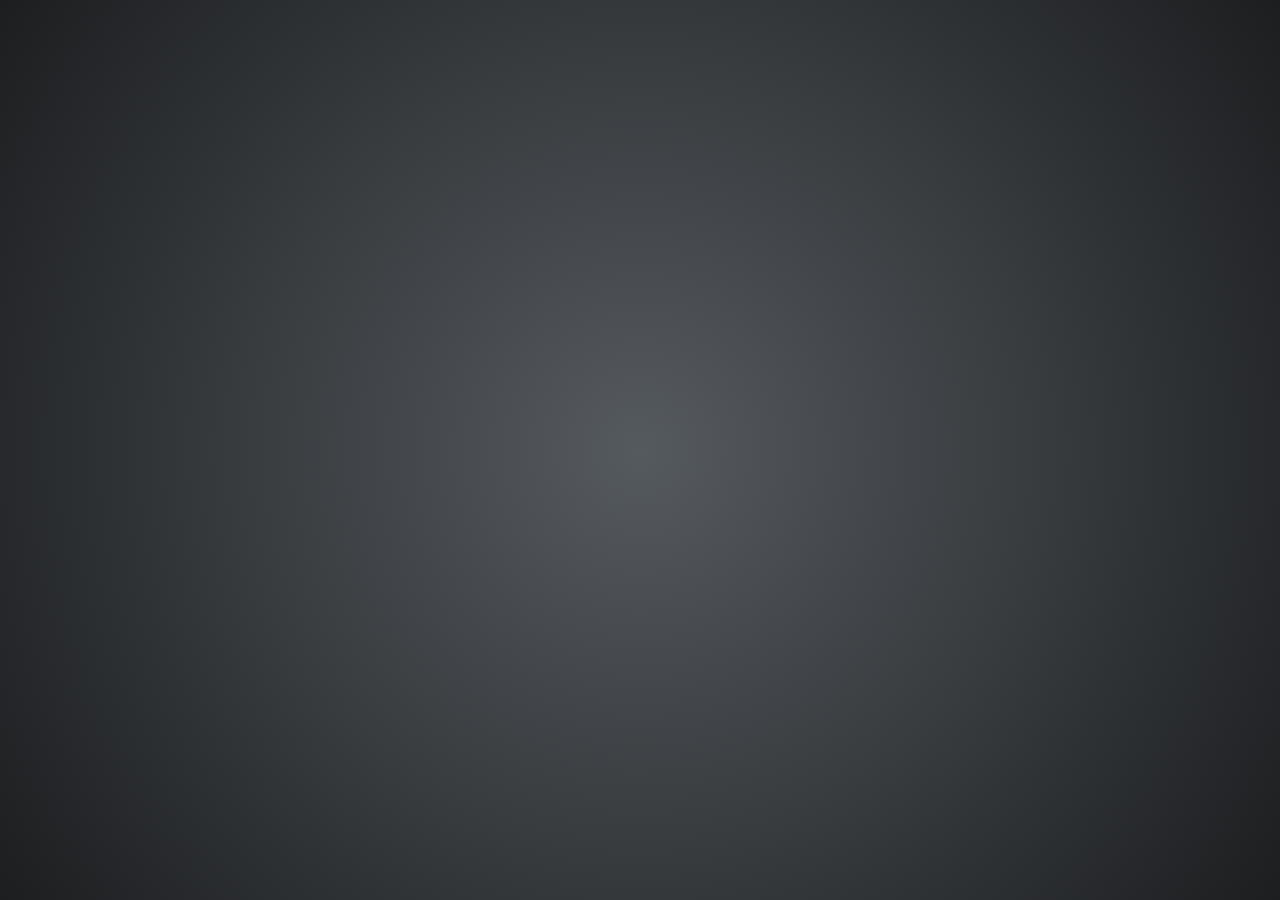
==== reveal.js/index_scala.html @ d9b17580 "scala reveal.js" ====
<!doctype html>
<html lang="en">

	<head>
		<meta charset="utf-8">

		<title>reveal.js - The HTML Presentation Framework</title>

		<meta name="description" content="A framework for easily creating beautiful presentations using HTML">
		<meta name="author" content="Hakim El Hattab">

		<meta name="apple-mobile-web-app-capable" content="yes" />
		<meta name="apple-mobile-web-app-status-bar-style" content="black-translucent" />

		<meta name="viewport" content="width=device-width, initial-scale=1.0, maximum-scale=1.0, user-scalable=no, minimal-ui">

		<link rel="stylesheet" href="css/reveal.css">
		<link rel="stylesheet" href="css/theme/league.css" id="theme">

		<!-- Code syntax highlighting -->
		<link rel="stylesheet" href="lib/css/zenburn.css">

		<!-- Printing and PDF exports -->
		<script>
			var link = document.createElement( 'link' );
			link.rel = 'stylesheet';
			link.type = 'text/css';
			link.href = window.location.search.match( /print-pdf/gi ) ? 'css/print/pdf.css' : 'css/print/paper.css';
			document.getElementsByTagName( 'head' )[0].appendChild( link );
		</script>

		<!--[if lt IE 9]>
		<script src="lib/js/html5shiv.js"></script>
		<![endif]-->
	</head>

	<body>

		<div class="reveal">

			<!-- Any section element inside of this container is displayed as a slide -->
			<div class="slides">
				<section data-background="img/u7EGEeEmpR43e.gif">
                    <br />
                    <br />
                    <br />
                    <br />
                    <br />
                    <br />
                    <br />
                    <br />
					<h1>Hands on Kafka</h1>
                    <h3>Devoxx 2016</h3>
				</section>

				<section>
					<h2>Infrastructure</h2>
					<section data-background="img/lIk6BF7Vj9XcA.gif">
						<p>Préparons nous</p>
					</section>
					<section>
						<p>Copier l'install de Kafka sur votre machine depuis la clé fournie.</p>
					</section>
					<section>
						<p>Par la suite, les commandes exécutées supposent que vous êtes avec un terminal dans ce répertoire.</p>
					</section>
					<section>
						<p>Pensez à démarrer 5 à 6 sessions de terminal dans ce répertoire.</p>
					</section>
				</section>

				<section>
					<h2>Zookeeper</h2>
                    <section data-background="http://metrouk2.files.wordpress.com/2011/03/article-1299702341820-0057fc54000004b0-402932_636x389.jpg"></section>
					<section>
						<p>Zookeeper sert à la coordination de Kafka.</p>
					</section>
					<section>
						<p>Il faut donc le démarrer en premier.</p>
						<p>Pour les besoins de l'atelier, un seul noeud suffit.</p>
					</section>
					<section>
						<h3>Démarrons 1 noeud Zookeeper</h3>
						<pre><code class="hljs" data-trim>./bin/zookeeper-server-start.sh config/zookeeper.properties</code></pre>
					</section>
					<section>
						<h3>Testons</h3>
						<pre><code class="hljs" data-trim>
telnet 127.0.0.1 2181

Trying 127.0.0.1...
Connected to localhost.
Escape character is '^]'.
						</code></pre>
					</section>					
				</section>

				<section>
					<h2 style="color: #0d99a5">Kafka</h2>
                    <section data-background="https://alyoop2.files.wordpress.com/2015/01/kafka-bug.jpg">
                    </section>
					<section>
						<p>Ce sont ces noeuds qui vont gérer le stockage des messages et leur distribution.</p>
					</section>
					<section>
						<h3>Modification de la configuration du serveur</h3>
						<pre><code class="hljs" data-trim>						
//Changez la configuration par défaut avec 4 partitions
vi config/server.properties
...
num.partitions=4
...
						</code></pre>
					</section>
					<section>
						<h3>Création de deux fichiers de configuration</h3>
						<pre><code class="hljs" data-trim>
//Copiez le fichier dans deux fichiers séparés, un par broker
cp config/server.properties config/server-1.properties
cp config/server.properties config/server-2.properties
						</code></pre>
					</section>
					<section>
						<h3>Configuration du noeud 1</h3>
						<p>server-1.properties</p>
						<pre><code class="hljs" data-trim>
// Éditez le fichier config/server-1.properties pour changer son id,
// son port et son répertoire de travail
vi config/server-1.properties
...
broker.id=1
...
listeners=PLAINTEXT://:9092
...
log.dirs=/tmp/kafka-logs-1
...
zookeeper.connect=localhost:2181
...
						</code></pre>
					</section>
					<section>
						<h3>Configuration du noeud 2</h3>
						<p>server-2.properties</p>
						<pre><code class="hljs" data-trim>
//Éditez le fichier config/server-2.properties pour changer son id,
//son port et son répertoire de travail
vi config/server-2.properties
...
broker.id=2
...
listeners=PLAINTEXT://:9093
...
log.dirs=/tmp/kafka-logs-2
...
zookeeper.connect=localhost:2181
...
						</code></pre>
					</section>
					<section>
						<h3>Démarrons les deux noeuds</h3>
						<pre><code class="hljs" data-trim>
//Broker 1
//Lancez le noeud
./bin/kafka-server-start.sh config/server-1.properties
							
...

//Broker 2
//Lancez le noeud
./bin/kafka-server-start.sh config/server-2.properties
						</code></pre>
					</section>
					<section>
						<h3>Testons</h3>
						<pre><code class="hljs" data-trim>
//Connectez vous à Zookeper
./bin/zookeeper-shell.sh 127.0.0.1:2181

//Vérifiez les ids des brokers
ls /brokers/ids

//Vérifiez le port du broker1
get /brokers/ids/1

//Vérifiez le port du broker2
get /brokers/ids/2
						</code></pre>
					</section>
				</section>

				<section>
					<h2>Kafka CLI</h2>
                    <section data-background="https://i.imgur.com/hw9cmbg.png"></section>
					<section>
						<p>Nous allons créer un topic pour cet atelier. Il sera répliqué deux fois avec 4 partitions.</p>
					</section>
					<section>
						<h3>Création du topic 'devoxx'</h3>
						<pre><code class="hljs" data-trim>
./bin/kafka-topics.sh --create --topic devoxx \
--partition 4 --replication-factor 2 --zookeeper 127.0.0.1:2181
						</code></pre>
					</section>
					<section>
						<p>Vous remarquerez que nous ne discutons pas directement avec Kafka mais seulement avec Zookeeper.</p>
						<p>Kafka est par nature distribué, chaque broker surveille Zookeeper. L'ensemble se coordonne ensuite pour avec un état cohérent.</p>
					</section>
					<section>
						<h3>Vérification</h3>
						<pre><code class="hljs" data-trim>
./bin/kafka-topics.sh --describe  --topic devoxx --zookeeper 127.0.0.1:2181

Topic:devoxx  PartitionCount:4  ReplicationFactor:2 Configs:
  Topic: devoxx	Partition: 0  Leader: 1	Replicas: 1,2  Isr: 1,2
  Topic: devoxx	Partition: 1  Leader: 2	Replicas: 2,1  Isr: 2,1
  Topic: devoxx	Partition: 2  Leader: 1	Replicas: 1,2  Isr: 1,2
  Topic: devoxx	Partition: 3  Leader: 2	Replicas: 2,1  Isr: 2,1
						</code></pre>
						<p>Dans ce cas, les partitions 0 et 2 sont gérées par le broker 1, 1 et 3 par le broker 2.</p>
						<p>Toutes les partitions ont des replicas "In sync" dans les deux brokers.</p>
					</section>
					<section>
						<h3>Lancement d'un consommateur</h3>
						<pre><code class="hljs" data-trim>
./bin/kafka-console-consumer.sh --topic devoxx --zookeeper 127.0.0.1:2181
						</code></pre>
						<p>Rien ne se passe pour l'instant car il n'y a pas de production de données.</p>
					</section>
                    <section>
                        <h3>Lancement d'un producteur</h3>
						<pre><code class="hljs" data-trim>
./bin/kafka-console-producer.sh --topic devoxx --broker-list 127.0.0.1:9092,127.0.0.1:9093
                        </code></pre>
                        <p>Vous remarquerez cette fois que nous avons donné en paramètre la liste des brokers et pas de zookeeper.</p>
                    </section>
                    <section>
                        <p>Saississez des messages séparés par ENTER. Ils doivent apparaître dans la session du consommateur.</p>
                    </section>
                    <section>
                        <h3>Stockage des données</h3>
                        <pre><code class="hljs" data-trim>
ls -l /tmp/kafka-logs-1 /tmp/kafka-logs-2
                            
/tmp/kafka-logs-1:
total 16
.
..
devoxx-0
devoxx-1
devoxx-2
devoxx-3

/tmp/kafka-logs-2:
total 16
.
..
devoxx-0
devoxx-1
devoxx-2
devoxx-3
                        </code></pre>
                    </section>
                    <section>
                        <h3>Stockage des données</h3>
                        <pre><code class="hljs" data-trim>
ls -l /tmp/kafka-logs-*/devoxx-*/*
                            
/tmp/kafka-logs-1/devoxx-1/00000000000000000000.index
/tmp/kafka-logs-1/devoxx-1/00000000000000000000.log
/tmp/kafka-logs-1/devoxx-3/00000000000000000000.index
/tmp/kafka-logs-1/devoxx-3/00000000000000000000.log
/tmp/kafka-logs-2/devoxx-0/00000000000000000000.index
/tmp/kafka-logs-2/devoxx-0/00000000000000000000.log
/tmp/kafka-logs-2/devoxx-2/00000000000000000000.index
/tmp/kafka-logs-2/devoxx-2/00000000000000000000.log
                        </code></pre>
                        <p>Dans chaque partition, un fichier a été créé pour indexer les données et les stocker.</p>
                    </section>
                    <section>
                        <pre><code class="hljs" data-trim>
cat /tmp/kafka-logs-*/devoxx-*/*.log
p_N����Bonjour devoxxp_N����Bonjour devoxxp_N����Bonjour devoxx�������phae�[^<����ahize%
                        </code></pre>
                        <p>Enfin, à l'intérieur des fichiers .log (segments) se trouvent les messages.</p>
                    </section>
				</section>
                
                <section>
                    <h2>STEP_1</h2>
                    <h3>Codons un producteur</h3>
                    <section data-background="http://i.giphy.com/ZPFQVis9WAAcE.gif"></section>
                    <section>
                        <p>Nous allons maintenant créer un producteur de données avec du code et l'API 0.9.1.X de Kafka.</p>
                    </section>
                    <section>
                        <p>Écrire dans Kafka consiste à :
                            <ol>
                            <li>Configurer et instancier un <i>KafkaProducer</i></li>
                            <li>Créer des messages de type <i>ProducerRecord</i></li>
                            <li>Les envoyer à l'aide du <i>KafkaProducer</i> dans le topic Kafka</li>
                            </ol>
                        </p>
                    </section>
                    <section>
                        <p>Pour se faire, vous allez devoir suivre les 4 TODOs de la classes <i>fr.xebia.devoxx.kafka.JavaProducer</i> en suivant les étapes décrites si dessous.</p>
                        <p>Cette classe est une classe exécutable que vous pouvez lancer depuis Eclipse ou IntelliJ.</p>
                    </section>
                </section>
                
                
                <section data-background-video="http://i.imgur.com/zNJ4r1g.gifv">
                    <h2>STEP_1_1</h2>
                    <h3>Instanciation d'un KafkaProducer</h3>
                    <section></section>
                    <section>
                        <p>Instancier un <i>org.apache.kafka.clients.producer.KafkaProducer&lt;K, V&gt;</i> dans la méthode <i>createKafkaProducer</i>.</p>
                    </section>
                    <section>
                        <p>Un producer a besoin d'une Map de propriétés</p>
                    </section>
                    <section>
                        <p>Les 3 propriétés obligatoires sont : </p>
                    </section>
                    <section>
                        <p><i>bootstrap.servers</i></p>
                        <p>Liste de host:port, séparés par des virgules, pour se connecter aux brokers Kafka. Pas besoin, de mettre la liste complète des brokers. Néanmoins c'est une bonne pratique d'en mettre au moins deux pour que votre producer soit tolérant à la panne d'un broker.</p>
                    </section>
                    <section>                        
                        <p><i>key.serializer</i> / <i>value.serializer</i></p>
                        <p>Les brokers Kafka manipulent les clés et valeurs des messages sous forme de byte arrays.</p>
                        <p>Mettre comme valeur le nom complet d'un classe qui implémente l'interface <i>org.apache.kafka.common.serialization.Serializer</i>.<p>
                    </section>
                    <section>
                        <p>Le producer utilisera cette classe pour "serialiser" les objets java des clés et valeurs des messages sous forme de byte arrays.</p>
                        <p>Dans cet exercice nous manipulerons des messages avec des clés et des valeurs de types String.</p>
                        <p>N.B. : key.serializer est obligatoire même si on envoie des messages sans clés.</p>
                    </section>
                    <section>
                        <h4>Implémentez la section 1_1</h4>
                    </section>
                    <section>
                        <h4>Solution</h4>
                    </section>
                    <section>
                        <pre><code class="hljs" data-trim>
Map&lt;String, Object&gt; props = new HashMap&lt;&gt;();
props.put("bootstrap.servers", "localhost:9092,localhost:9093");
props.put("value.serializer", "org.apache.kafka.common.serialization.StringSerializer");
props.put("key.serializer", "org.apache.kafka.common.serialization.StringSerializer");

return new KafkaProducer&lt;&gt;(props);
                        </code></pre>
                    </section>
                </section>
                
                
                <section>
                    <h2>STEP_1_2</h2>
                    <h3>Écriture dans le topic</h3>
                    <section></section>
                    <section>
                        <p>Explorez l'API de <i>KafkaProducer</i> et <i>ProducerRecord</i> et envoyez un message (<i>ProducerRecord&lt;K, V&gt;</i>) sur le topic <i>devoxx</i>.</p>
                    </section>
                    <section>
                        <p>Vous trouverez une méthode <i>produceData</i> qui produit un message avec le timestamp + la charge moyenne de votre machine.</p>
                    </section>
                    <section>
                        <p>Dans la boucle infinie de la méthode <i>main</i> du JavaProducer : créer un <i>ProducerRecord&lt;String, String&gt;</i> possédant uniquement une valeur (pas de clé) générée à l'aide de la méthode <i>produceData</i></p>
                        <p>Appeler ensuite la méthode <i>fireAndForget</i> en passant en paramètres le <i>KafkaProducer</i> et le <i>ProducerRecord</i>.</p>
                    </section>
                    <section>
                        <p>Dans la méthode <i>fireAndForget</i> du JavaProducer : envoyer le message aux brokers Kafka de manière asynchrone et sans callback.</p>
                    </section>
                    <section>
                        <h4>Implémentez la section 1_2</h4>
                    </section>
                    <section>
                        <h4>Solution</h4>
                    </section>
                    <section>
                        <pre><code class="hljs" data-trim>
public static void main(String[] args) throws ExecutionException, InterruptedException {
    // instanciation du KafkaProducer
    KafkaProducer&lt;String, String&gt; producer = createKafkaProducer();

    // écriture
    while (true) {
        // TODO 1_2
        String message = produceData();
        ProducerRecord&lt;String, String&gt; record = new ProducerRecord<>("devoxx", message);
        fireAndForget(producer, record);
        Thread.sleep(1000);
    }
}</code></pre>
                    </section>
                    <section>
                        <pre><code class="hljs" data-trim>
private static void fireAndForget(KafkaProducer&lt;String, String&gt; producer, ProducerRecord&lt;String, String&gt; record) {
    // TODO 1_2
    try {
        producer.send(record);
    } catch (Exception e) {
        // only catch exception before sending message
        e.printStackTrace();
    }
}</code></pre>
                    </section>
                    <section>
                        <p>Vous pouvez lancer la classe JavaProducer</p>
                    </section>
                    <section>
                        <p>Vérifier que le kafka-console-consumer lancé dans l'exercice précédent reçoit bien les messages envoyés par notre JavaProducer</p>
                        <pre><code class="hljs" data-trim>
2015-10-20T16:11:17.412Z: avg_load: 2.81005859375
2015-10-20T16:11:18.934Z: avg_load: 2.81005859375
2015-10-20T16:11:19.939Z: avg_load: 2.81005859375
2015-10-20T16:11:20.946Z: avg_load: 2.6650390625
2015-10-20T16:11:21.951Z: avg_load: 2.6650390625
                        </code></pre>
                    </section>
                    <section>
                        <p>Dans la boucle infinie de la méthode <i>main</i>, <i>Thread.sleep(1000)</i> est juste là pour ne pas saturer le système. Essayer de changer sa valeur pour voir la différence sur la charge sur votre système.</p>
                    </section>
                </section>

                <section>
                    <h2>STEP_1_3</h2>
                    <h3>Écriture synchrone</h3>
                    <section></section>
                    <section>
                        <p>La méthode send du <i>KafkaProducer</i> renvoit une Future</p>
                    </section>
                    <section>
                        <p>Dans la boucle infinie de la méthode <i>main</i> du JavaProducer : Modifier l'appel à <i>fireAndForget</i> par un appel à <i>sendSynchronously</i></p>
                    </section>
                    <section>
                        <p>Dans la méthode <i>sendSynchronously</i> du JavaProducer : envoyer le message aux brokers Kafka de manière synchrone en bloquant sur la future à l'aide de la méthode <i>get()</i>.</p>
                    </section>
                    <section>
                        <h4>Implémentez la section 1_3</h4>
                    </section>
                    <section>
                        <h4>Solution</h4>
                    </section>
                    <section>
                        <pre><code class="hljs" data-trim>
private static void sendSynchronously(KafkaProducer&lt;String, String&gt; producer, ProducerRecord&lt;String, String&gt; record) {
    // TODO 1_3
    try {
        producer.send(record).get();
    } catch (Exception e) {
        // catch all exceptions
        e.printStackTrace();
    }
}</code></pre>
                    </section>
                </section>

                <section>
                    <h2>STEP_1_4</h2>
                    <h3>Écriture asynchrone</h3>
                    <section></section>
                    <section>
                        <p>Il est possible d'envoyer des messages auxx brokers Kafka de manière asynchrone et d'impléménter une méthode de callback qui sera appelée lorsque les brokers Kafka se seront acquitté de l'écriture du message.</p>
                    </section>
                    <section>
                        <p>Dans la boucle infinie de la méthode <i>main</i> du <i>JavaProducer</i> : Modifier l'appel à <i>sendSynchronously</i> par un appel à <i>sendAsynchronously</i></p>
                    </section>
                    <section>
                        <p>Ecrire une classe <i>DemoProducerCallback</i> qui implémente l'interface <i>org.apache.kafka.clients.producer.Callback</i>.</p>
                    </section>
                    <section>
                        <p>Dans cette classe vous devrez implémenter la méthode <i>onCompletion</i> qui possède deux arguments : </p>
                        <p><i>RecordMetadata recordMetadata</i> qui renvoie des informations sur le message en cas de succès</p>
                        <p><i>Exception e</i> qui sera non null en cas d'erreur</p>
                    </section>
                    <section>
                        <p>Afficher simplement la stacktrace en cas d'erreur</p>
                        <p>Afficher dans la console les informations que vous jugerez pertinentes en cas de succès (offset, partition, topic...)</p>
                    </section>
                    <section>
                        <p>Dans la méthode <i>sendAsynchronously</i> du <i>JavaProducer</i> : envoyer le message aux brokers Kafka de manière asynchrone en passant en paramètre une instance de <i>DemoProducerCallback</i>.</p>
                    </section>
                    <section>
                        <h4>Implémentez la section 1_4</h4>
                    </section>
                    <section>
                        <h4>Solution</h4>
                    </section>
                    <section>
                        <pre><code class="hljs" data-trim>
// TODO 1_4
private static class DemoProducerCallback implements Callback {
    @Override
    public void onCompletion(RecordMetadata recordMetadata, Exception e) {
        if (e != null) {
            // catch message send
            e.printStackTrace();
        } else if (recordMetadata != null) {
            System.out.printf("message %d sent to partition %d of topic %s%n",
            recordMetadata.offset(), recordMetadata.partition(), recordMetadata.topic());
        }
    }
}</code></pre>
                    </section>
                    <section>
                        <pre><code class="hljs" data-trim>
private static void sendAsynchronously(KafkaProducer&lt;String, String&gt; producer, ProducerRecord&lt;String, String&gt; record) {
    // TODO 1_4
    try {
        producer.send(record, new DemoProducerCallback());
    } catch (Exception e) {
        // only catch exception before sending message
        e.printStackTrace();
    }
}</code></pre>
                    </section>
                    <section>
                        <h4>OU</h4>
                    </section>
                    <section>
                        <pre><code class="hljs" data-trim>
private static void sendAsynchronously(KafkaProducer&lt;String, String&gt; producer, ProducerRecord&lt;String, String&gt; record) {
    // TODO 1_4
    producer.send(record,
    (recordMetadata, e) -> {
        if (e != null) {
            e.printStackTrace();
        } else {
            System.out.printf("message %d sent to partition %d of topic %s%n",
            recordMetadata.offset(), recordMetadata.partition(), recordMetadata.topic());
        }
    });
}</code></pre>
                    </section>
                </section>

                
                
                
                <section>
                    <h2>STEP_2</h2>
                    <h3>Codons un consommateur</h3>
                    <section data-background="http://i.giphy.com/SFRhYgSElTfvG.gif"></section>
                    <section>
                        <p>En suivant la même démarche, nous allons coder un consommateur Kafka à l'aide de la nouvelle API introduite avec la version 0.9.</p>
                    </section>
                    <section>
                        <p>Cette fois, nous allons travailler sur la classe <i>fr.xebia.devoxx.kafka.JavaConsumer</i>.</p>
                    </section>
                    <section>
                        <p>Lire avec ce consommateur depuis Kafka consiste à :
                        <ol>
                            <li>Configurer et instancier un <i>KafkaConsumer</i></li>
                            <li>Abonner ce producer à un(ou des) topic(s)</li>
                            <li>Obtenir des messages de type <i>ConsumerRecords</i> de ce topic</li>
                            <li>Persister les offsets des partitions du topic consommées</li>
                        </ol>
                        </p>
                    </section>
                    <section>
                        <p>Pour se faire, vous allez devoir suivre les 6 TODOs de la classes <i>fr.xebia.devoxx.kafka.JavaConsumer</i> en suivant les étapes décrites si dessous.</p>
                        <p>Cette classe est une classe exécutable que vous pouvez lancer depuis Eclipse ou IntelliJ.</p>
                    </section>
                </section>
                
                
                <section>
                    <h2>STEP_2_1</h2>
                    <h3>Instanciation d'un KafkaConsumer</h3>
                    <section></section>
                    <section>
                        <p>Instancier un <i>org.apache.kafka.clients.consumer.KafkaConsumer&lt;K, V&gt;</i> dans la méthode <i>createKafkaConsumer</i>.</p>
                    </section>
                    <section>
                        <p>Un consumer a besoin d'une Map de propriétés</p>
                    </section>
                    <section>
                        <p>Les 4 propriétés obligatoires sont : </p>
                    </section>
                    <section>
                        <p><i>bootstrap.servers</i></p>
                        <p>Liste de host:port, séparés par des virgules, pour se connecter aux brokers Kafka. Pas besoin, de mettre la liste complète des brokers. Néanmoins c'est une bonne pratique d'en mettre au moins deux pour que votre producer soit tolérant à la panne d'un broker.</p>

                        <p><i>group.id</i></p>
                        <p>L'identifiant du groupe de consommation auquel appartient ce consumer. Mettre une string arbitraire.</p>
                    </section>
                    <section>
                        <p><i>key.deserializer</i> / <i>value.deserializer</i></p>
                        <p>Les brokers Kafka manipulent les clés et valeurs des messages sous forme de byte arrays.</p>
                        <p>Mettre comme valeur le nom complet d'un classe qui implémente l'interface <i>org.apache.kafka.common.serialization.Deserializer</i>.<p>
                    </section>
                    <section>
                        <p>Le consumer utilisera cette classe pour "deserialiser" les byte arrays des clés et valeurs des messages en objets java.</p>
                        <p>Dans cet exercice nous manipulerons des messages avec des clés et des valeurs de types String.</p>
                    </section>
                    <section>
                        <h4>Implémentez la section 2_1</h4>
                    </section>
                    <section>
                        <h4>Solution</h4>
                    </section>
                    <section>
                        <pre><code class="hljs" data-trim>
private static KafkaConsumer&lt;String, String&gt; createKafkaConsumer() {
    // TODO 2_1
    Map&lt;String, Object&gt; props = new HashMap<>();
    // required properties


    props.put("bootstrap.servers", "localhost:9092,localhost:9093");
    props.put("group.id", "whatever");
    props.put("key.deserializer", "org.apache.kafka.common.serialization.StringDeserializer");
    props.put("value.deserializer", "org.apache.kafka.common.serialization.StringDeserializer");

    return new KafkaConsumer<>(props);
}</code></pre>
                    </section>
                </section>
                
                
                <section>
                    <h2>STEP_2_2</h2>
                    <h3>Abonnement au topic et consommation</h3>
                    <section></section>
                    <section>
                        <p>Juste avant la boucle infinie de la méthode <i>main</i></p>
                        <p>Abonner le consumer au topic devoxx à l'aide de la méthode <i>subcribe</i>.</p>
                    </section>
                    <section>
                        <p>Dans la boucle infinie : </p>
                        <p>Récupérer les messages du topic devoxx à l'aide la méthode <i>poll</i>.</p>
                    </section>
                    <section>
                        <p>poll() retourne une collection de <i>ConsumerRecord</i>.</p>
                        <p>Chaque record contient le topic du message, la partition d'où provient le message, l'offset du message dans cette partition, et bien sur la clé et la valeur du message.</p>
                        <p>Itérer sur ces messages pour les afficher à l'aide de la méthode <i>display</i> codée pour vous.</p>
                    </section>
                    <section>
                        <p>poll() prend en paramètre un en entier représentant un timeout en millisecondes.</p>
                        <p>Ceci indique le temps maximum qu'il faudra à l'appel à cette méthode pour renvoyer un résultat, avec ou sans données.</p>
                    </section>
                    <section>
                        <h4>Implémentez la section 2_2</h4>
                    </section>
                    <section>
                        <h4>Solution</h4>
                    </section>
                    <section>
                        <pre><code class="hljs" data-trim>
public static void main(String[] args) {
    //configuration d'un consumer
    KafkaConsumer&lt;String, String&gt; consumer = createKafkaConsumer();

    // TODO 2_2
    consumer.subscribe(Collections.singletonList("devoxx"));
    try {
        while (true) {
            ConsumerRecords&lt;String, String&gt; consumerRecords = consumer.poll(100);
            for (ConsumerRecord&lt;String, String&gt; consumerRecord : consumerRecords) {
                display(consumerRecord);
            }
        }
    } finally {
        consumer.close();
    }
}</code></pre>
                    </section>
                </section>


                <section>
                    <h2>STEP_2_3</h2>
                    <h3>Auto commit</h3>
                    <section></section>
                    <section>
                        <p>Par defaut un KafkaConsumer va commiter automatiquement les offsets des messages pour chaque partitions consommées</p>
                    </section>
                    <section>
                        <p>Ajouter au properties utilisées lors de la création du KafkaConsumer</p>
                        <p><i>enable.auto.commit</i></p>
                        <p>Indique si le consumer va commiter automatiquement les offsets des messages</p>
                        <p>true par défaut</p>
                    </section>
                    <section>
                        <p><i>auto.commit.interval.ms</i></p>
                        <p>La fréquence de commit en millisecondes. Si auto commit est à true</p>
                        <p>5000 par défaut</p>
                    </section>
                    <section>
                        <p><i>auto.offset.reset</i></p>
                        <p>
                            Controle le comportement du consumer lorsqu'il commence à lire les messages d'une partition pour laquelle il n'a pas encore commité d'offset :
                        <ul>
                            <li><i>earliest</i> : consomme les messages depuis le début</li>
                            <li><i>latest</i> : consomme uniquement les nouveaux messages</li>
                            <li><i>none</i> : exception si il n'y pas d'offset commité pour ce groupe de consommation</li>
                        </ul>
                        </p>
                    </section>
                    <section>
                        <h4>Solution</h4>
                    </section>
                    <section>
                        <pre><code class="hljs" data-trim>
private static KafkaConsumer&lt;String, String&gt; createKafkaConsumer() {
    // TODO 2_1
    Map&lt;String, Object&gt; props = new HashMap<>();
    // required properties


    props.put("bootstrap.servers", "localhost:9092,localhost:9093");
    props.put("group.id", "test2");
    props.put("key.deserializer", "org.apache.kafka.common.serialization.StringDeserializer");
    props.put("value.deserializer", "org.apache.kafka.common.serialization.StringDeserializer");

    // optional properties

    // This parameter controls whether the consumer will commit offsets automatically
    props.put("enable.auto.commit", "true");

    // The frequency in milliseconds that the consumer offsets are auto-committed to Kafka if enable.auto.commit is set to true.
    props.put("auto.commit.interval.ms", "5000");

    // This property controls the behavior of the consumer when it starts reading a partition
    // for which it doesn’t have a committed offset or if the committed offset it has is invalid
    // earliest : automatically reset the offset to the earliest offset
    // latest : automatically reset the offset to the latest offset
    // none : throw exception to the consumer if no previous offset is found for the consumer's group
    props.put("auto.offset.reset", "latest");

    // Will be used by the brokers to identify messages sent from the client. It is used in logging, metrics and for quotas.
    props.put("client.id", "");

    return new KafkaConsumer<>(props);
}</code></pre>
                    </section>
                    <section>
                        <p>À ce stage, vous pouvez lancer la classe <i>fr.xebia.devoxx.kafka.JavaConsumer</i> et voir les messages envoyés par le producer.</p>
                        <p>Vous pouvez donc fermer le consommateur en CLI.</p>
                    </section>
                    <section>
                        <p>Kafka agit comme un broker de messages.</p>
                        <p>Arrêtez le consommateur quelques secondes, relancer le, vous verrez alors que le consommateur reprend depuis le dernier offest commité.</p>
                    </section>
                </section>

                <section>
                    <h2>STEP_2_4</h2>
                    <h3>Commit manuel synchrone</h3>
                    <section></section>
                    <section>
                        <p>Modifier la properties enable.auto.commit à false</p>
                    </section>
                    <section>
                        <p>Dans la boucle infinie, après l'affichage des messages renvoyés par la méthode <i>poll</i> :</p>
                        <p>appler la méthode <i>manualCommit</i></p>
                    </section>
                    <section>
                        <p>Dans la méthode <i>manualCommit</i></p>
                        <p>Commiter les offsets des partitions consommées de manière synchrone en appelant la méthode <i>commitSync</i> du consumer.</p>
                    </section>
                    <section>
                        <h4>Implémentez la section 2_4</h4>
                    </section>
                    <section>
                        <h4>Solution</h4>
                    </section>
                    <section>
                        <pre><code class="hljs" data-trim>
private static void manualCommit(KafkaConsumer&lt;String, String&gt; consumer) {
    // TODO 2_4
    try {
        consumer.commitSync();
    } catch (CommitFailedException e) {
        e.printStackTrace();
    }
}</code></pre>
                    </section>
                </section>

                <section>
                    <h2>STEP_2_5</h2>
                    <h3>Commit manuel asynchrone</h3>
                    <section></section>
                    <section>
                        <p>Dans la boucle infinie, après l'affichage des messages renvoyés par la méthode <i>poll</i> :</p>
                        <p>appler la méthode <i>manualAsynchronousCommit</i></p>
                    </section>
                    <section>
                        <p>Dans la méthode <i>manualAsynchronousCommit</i></p>
                        <p>Commiter les offsets des partitions consommées de manière asynchrone en appelant la méthode <i>commitAsync</i> du consumer.</p>
                    </section>
                    <section>
                        <p>Passer en paramètre de la méthode <i>commitAsync</i> une lambda implémentant l'inteface <i>org.apache.kafka.clients.consumer.OffsetCommitCallback</i></p>
                    </section>
                    <section>
                        <p>Dans cette classe/lambda vous devrez implémenter la méthode <i>onComplete</i> qui possède deux arguments : </p>
                        <p><i>Map&lt;TopicPartition, OffsetAndMetadata&gt; offsets</i> qui renvoie des informations sur les offsets par partition en cas de succès</p>
                        <p><i>Exception e</i> qui sera non null en cas d'erreur</p>
                    </section>
                    <section>
                        <p>Afficher simplement la stacktrace en cas d'erreur</p>
                        <p>Afficher dans la console les informations que vous jugerez pertinentes en cas de succès (offset, partition, topic...)</p>
                    </section>
                    <section>
                        <h4>Implémentez la section 2_5</h4>
                    </section>
                    <section>
                        <h4>Solution</h4>
                    </section>
                    <section>
                        <pre><code class="hljs" data-trim>
private static void manualAsynchronousCommit(KafkaConsumer&lt;String, String&gt; consumer) {
    // TODO 2_5
    consumer.commitAsync((offsets, exception) -> {
        if (exception != null) {
            exception.printStackTrace();
        } else if (offsets != null) {
            offsets.entrySet().stream().forEach(
                entry -> {
                    TopicPartition topicPartition = entry.getKey();
                    OffsetAndMetadata offsetAndMetadata = entry.getValue();
                    System.out.printf("commited offset %d for partition %d of topic %s%n",
                    offsetAndMetadata.offset(), topicPartition.partition(), topicPartition.topic());
                }
            );
        }
    });
}</code></pre>
                    </section>
                </section>

                <section>
                    <h2>STEP_2_6</h2>
                    <h3>Consumer Group Rebalance</h3>
                    <section></section>
                    <section>
                        <p>Il est possible de passer un argument supplémentaire à la méthode <i>subscribe</i> du consumer pour executer du code lorqu'un consumer se voit assigner ou revoquer une partition</p>
                    </section>
                    <section>
                        <p>Créer une classe statique privée dans <i>JavaConsumer</i> implémentant l'interface <i>org.apache.kafka.clients.consumer.ConsumerRebalanceListener</i></p>
                        <p>Dans la méthode <i>onPartitionsAssigned</i> afficher dans la console les partitions assignées</p>
                        <p>Dans la méthode <i>onPartitionsRevoked</i> afficher dans la console les partitions revoquées</p>
                    </section>
                    <section>
                        <p>Modifier l'appel à la méthode <i>subscribe</i> dans le <i>main</i> pour passer en second argument une instance de cette classe.</p>
                    </section>
                    <section>
                        <h4>Implémentez la section 2_6</h4>
                    </section>
                    <section>
                        <h4>Solution</h4>
                    </section>
                    <section>
                        <pre><code class="hljs" data-trim>
// TODO 2_6
private static class HandleRebalance implements ConsumerRebalanceListener {
    public void onPartitionsAssigned(Collection&lt;TopicPartition&gt; partitions) {
        partitions.stream().forEach(
            topicPartition ->
            System.out.printf("Assigned partition %d of topic %s%n",
            topicPartition.partition(), topicPartition.topic())
        );
    }

    public void onPartitionsRevoked(Collection&lt;TopicPartition&gt; partitions) {
        partitions.stream().forEach(
            topicPartition ->
            System.out.printf("Revoked partition %d of topic %s%n",
            topicPartition.partition(), topicPartition.topic())
        );
    }
}</code></pre>
                    </section>
                    <section>
                        <p>Lancer un consumer -> il se voit attribuer les 4 partitions du topic</p>
                    </section>
                    <section>
                        <p>Lancer un deuxième consumer -> chacun des consumers consomment deux partitions du topic</p>
                    </section>
                    <section>
                        <p>Lancer un troisième consumer -> deux consumers consomment une partition. Le dernier en consomme deux.</p>
                    </section>
                    <section>
                        <p>Lancer un quatrième consumer -> chacun des consumers consomment une partition du topic</p>
                    </section>
                    <section>
                        <p>Lancer un cinquième consumer -> 4 consumers consomment une partition du topic. Le dernier ne fait rien.</p>
                        <p>Le nombre de partition d'un topic determine le parallelisme maximal de consommation!</p>
                    </section>
                    <section>
                        <p>Arreter tous vos consumers</p>
                    </section>
                    <section>
                        <p>Lancer deux consumers : ils consomment chacun deux partitions</p>
                    </section>
                    <section>
                        <p>Arreter un des deux consumers</p>
                        <p>Le consumer restant reprend la consommation des deux partitions consommées par le consumer arrêté...</p>
                        <p>Au bout de 30s par défaut... c'est long</p>
                    </section>
                    <section>
                        <p>C'est dû à la valeur de la property <i>session.timeout.ms</i></p>
                        <p>Elle détermine le temps en millisecondes pendant lequel un consommateur qui a perdu contact avec les brokers Kafka est toujours considérer comme "vivant"</p>
                        <p>Valeur par défaut 30000</p>
                    </section>
                    <section>
                        <p>En appelant la méthode <i>close</i> sur un consumer on libère immédiatement les partitions qui lui été assignées et on provoque un rebalance</p>
                    </section>
                    <section>
                        <p>Copier ce shutdownhook dans la méthode <i>main</i> après la création du consumer</p>
                    </section>
                    <section>
                        <pre><code class="hljs" data-trim>
final Thread mainThread = Thread.currentThread();

Runtime.getRuntime().addShutdownHook(new Thread() {
    public void run() {
        System.out.println("Starting exit...");
        // Note that shutdownhook runs in a separate thread, so the only thing we can safely do to a consumer is wake it up
        consumer.wakeup();
        try {
            mainThread.join();
        } catch (InterruptedException e) {
            e.printStackTrace();
        }
    }
});</code></pre>
                    </section>
                    <section>
                        <p>Ce shutdownhook va provoquer une WakeupException dans notre boucle infinie avant l'arrêt de notre application</p>
                        <p>La clause finally de notre méthode main va appeler la méthode <i>close</i> sur notre consumer</p>
                    </section>
                    <section>
                        <p>Lancer à nouveau deux consumers</p>
                        <p>Stopper un des deux consumers</p>
                        <p>Le rebalance est immédiat!</p>
                    </section>
                </section>

                <section>
                    <h2>STEP_3</h2>
                    <h3>Batch consumer</h3>
                    <section data-background="img/K48x3A2pHglFK.gif"></section>
                    <section>
                        <p>Nous allons coder un consommateur Kafka en mode batch à l'aide de la nouvelle API introduite avec la version 0.9.</p>
                    </section>
                    <section>
                        <p>Cette fois, nous allons travailler sur la classe <i>fr.xebia.devoxx.kafka.BatchConsumer</i>.</p>
                    </section>
                    <section>
                        <p>Créer un job avec ce consommateur depuis Kafka consiste à :
                        <ol>
                            <li>Configurer et instancier un <i>KafkaConsumer</i></li>
                            <li>Assigner les partitions du topic à ce consumer</li>
                            <li>Assigner un offset pour chaque partition consommée</li>
                            <li>Obtenir des messages de type <i>ConsumerRecords</i> des partitions</li>
                        </ol>
                        </p>
                    </section>
                    <section>
                        <p>Pour se faire, vous allez devoir suivre les 4 TODOs de la classes <i>fr.xebia.devoxx.kafka.BatchConsumer</i> en suivant les étapes décrites si dessous.</p>
                        <p>Cette classe est une classe exécutable que vous pouvez lancer depuis Eclipse ou IntelliJ.</p>
                    </section>
                </section>

                <section>
                    <h2>STEP_3_1</h2>
                    <h3>Instanciation d'un KafkaConsumer</h3>
                    <section></section>
                    <section>
                        <p>Instancier un <i>org.apache.kafka.clients.consumer.KafkaConsumer&lt;K, V&gt;</i> dans la méthode <i>createKafkaConsumer</i>.</p>
                    </section>
                    <section>
                        <p>Pas besoin de commiter les offsets ici : mettre la valeur de la property enable.auto.commit à false</p>
                    </section>
                    <section>
                        <h4>Implémentez la section 3_1</h4>
                    </section>
                    <section>
                        <h4>Solution</h4>
                    </section>
                    <section>
                        <pre><code class="hljs" data-trim>
private static KafkaConsumer&lt;String, String&gt; createKafkaConsumer() {
    // TODO 3_1
    Map&lt;String, Object&gt; props = new HashMap<>();
    // required properties

    props.put("bootstrap.servers", "localhost:9092,localhost:9093");
    props.put("key.deserializer", "org.apache.kafka.common.serialization.StringDeserializer");
    props.put("value.deserializer", "org.apache.kafka.common.serialization.StringDeserializer");
    props.put("enable.auto.commit", "false");

    return new KafkaConsumer<>(props);
}</code></pre>
                    </section>
                </section>

                <section>
                    <h2>STEP_3_2</h2>
                    <h3>Assigner les partitions du topic à ce consumer</h3>
                    <section></section>
                    <section>
                        <p>Ici nous utiliserons une seul instance de ce batch consumer</p>
                        <p>Nul besoin de groupe de consommation ou de rebalance</p>
                        <p>Nous allons assigner les partitions consommées par ce job manuellement</p>
                    </section>
                    <section>
                        <p>Dans la methode <i>assignPartitions</i> : récupérer la liste des partitions du topic devoxx à l'aide de la méthode <i>partitionsFor</i> du consumer</p>
                        <p>Transformer cette liste de <i>PartitionInfo</i> en une liste de <i>TopicPartition</i></p>
                        <p>assigne la liste de <i>TopicPartition</i> au consumer à l'aide de la méthode <i>assign</i> </p>
                    </section>
                    <section>
                        <h4>Implémentez la section 3_2</h4>
                    </section>
                    <section>
                        <h4>Solution</h4>
                    </section>
                    <section>
                        <pre><code class="hljs" data-trim>
private static void assignPartitions(KafkaConsumer&lt;String, String&gt; consumer) {
    // TODO 3_2
    List&lt;PartitionInfo&gt; partitionInfos = consumer.partitionsFor("devoxx");
    List&lt;TopicPartition&gt; topicPartitions =  partitionInfos.stream()
    .map(partitionInfo -> new TopicPartition("devoxx", partitionInfo.partition()))
    .collect(Collectors.toList());

    System.out.println(topicPartitions);
    consumer.assign(topicPartitions);
}</code></pre>
                    </section>
                </section>

                <section>
                    <h2>STEP_3_3</h2>
                    <h3>Assigner un offset pour chaque partition consommée</h3>
                    <section></section>
                    <section>
                        <p>Dans la methode <i>seek</i> : assigner aux consumers l'offset du premier message pour chaque partition</p>
                        <p>Chercher la méthode apropriée de l'objet consumer...</p>
                    </section>
                    <section>
                        <h4>Implémentez la section 3_3</h4>
                    </section>
                    <section>
                        <h4>Solution</h4>
                    </section>
                    <section>
                        <pre><code class="hljs" data-trim>
private static void seek(KafkaConsumer&lt;String, String&gt; consumer) {
    // TODO 3_3
    consumer.seekToBeginning();
}</code></pre>
                    </section>
                </section>

                <section>
                    <h2>STEP_3_4</h2>
                    <h3>Consommer les messages</h3>
                    <section></section>
                    <section>
                        <h4>Implémentez la section 3_4</h4>
                    </section>
                    <section>
                        <h4>Solution</h4>
                    </section>
                    <section>
                        <pre><code class="hljs" data-trim>
private static void process(KafkaConsumer&lt;String, String&gt; consumer) {
    // TODO 3_4
    ConsumerRecords&lt;String, String&gt; records = consumer.poll(1000);
    while (!records.isEmpty()) {
        for (ConsumerRecord&lt;String, String&gt; record : records) {
            System.out.println(String.format("topic = %s, partition: %d, offset: %d: %s", record.topic(), record.partition(),
            record.offset(), record.value()));
        }
        records = consumer.poll(1000);
    }
}</code></pre>
                    </section>
                    <section>
                        <p>Lancer la class <i>BatchConsumer</i></p>
                        <p>Constater que c'est tout de même assez rapide, même dans des conditions de développement</p>
                    </section>
                </section>

                <section>
                    <h2>STEP_4</h2>
                    <h3>Kafka Connect</h3>
                    <section data-background="img/xTiTnDhp65BN2Ns3Go.gif"></section>
                    <section></section>
                    <section>
                        <p>Kafka Connect permet de créer des connecteurs entre Kafka et des systèmes de données.</p>
                        <p>Il existe dès aujourd'hui un certain nombre de connecteurs développés par la communauté :</p>
                    </section>
                    <section>
                        <p>
                        <ul>
                            <li>HDFS</li>
                            <li>JDBC</li>
                            <li>ElasticSearch</li>
                            <li>Cassandra</li>
                            <li>MySQL</li>
                            <li>...</li>
                            <li>voir : <a href="http://www.confluent.io/developers/connectors">Kafka Connector Hub</a></li>
                        </ul></p>
                        <p>Kafka Connect ne fait qu'un seule chose : envoyer des données depuis ou vers Kafka.</p>
                    </section>
                    <section>
                        <p>Dans la plupart des cas, il ne sera pas nécessaire d'écrire du code spécifique pour envoyer des données vers Kafka</p>
                        <p>Il vous suffira de persister les données crées par votre système dans votre base de données/système de données préféré</p>
                        <p>Et de configurer et lancer le connecteur Kafka aproprié pour envoyer ces données dans un topic Kafka.</p>
                    </section>
                    <section>
                        <p>Nous allons envoyer des donneés vers Kafka depuis un système de données qui sera ici un simple fichier texte.</p>
                    </section>
                    <section>
                        <p>Commencer par créer un nouveau topic devoxx-connect.</p>
                    </section>
                    <section>
                        <h4>Solution</h4>
                    </section>
                    <section>
                        <pre><code class="hljs" data-trim>
./bin/kafka-topics.sh --create --topic devoxx-connect \
--partition 4 --replication-factor 2 --zookeeper 127.0.0.1:2181</code></pre>
                    </section>
                    <section>
                        <p>A la racine de votre installation de Kafka : créer un fichier best-db-ever.txt</p>
                        <p>Puis un deuxième fichier : second-best-db-ever.txt</p>
                    </section>
                    <section>
                        <p>dans un terminal lancer la commande : </p>
                        <p><pre><code class="hljs" data-trim>tail -f second-best-db-ever.txt</code></pre></p>
                    </section>
                    <section>
                        <p>Nous allons lancer le service Kafka Connect en mode standalone avec deux connecteurs</p>
                        <p>Un premier qui va "écouter" les messages envoyés à notre première base de données (les lignes de notre fichier texte) et envoyer ces messages dans le topic devoxx-connect</p>
                        <p>Un deuxième qui va consommer les messages du topic devoxx-connect et les envoyer à notre deuxième base de données (écrire un ligne par message dans le fichier texte)</p>
                    </section>
                    <section>
                        <p>La configuration du service Kafka Connect sera le fichier config/connect-standalone.properties</p>
                        <p>Modifier les valeurs des properties key.converter et value.converter en :</p>
                        <p><pre><code class="hljs" data-trim>org.apache.kafka.connect.storage.StringConverter</code></pre></p>
                    </section>
                    <section>
                        <p>Nous utiliserons le fichier config/connect-file-source.properties pour le premier connecteur</p>
                        <p>Nous utiliserons le fichier config/connect-file-sink.properties pour le second connecteur</p>
                    </section>
                    <section>
                        <p>Modifier les properties de ces fichiers pour lire les données de best-db-ever.txt et les envoyer vers second-best-db-ever.txt en passant par le topic Kafka devoxx-connect</p>
                    </section>
                    <section>
                        <h4>Solution</h4>
                    </section>
                    <section>
                        <p>connect-file-source.properties</p>
                        <p><pre><code class="hljs" data-trim>name=local-file-source
connector.class=org.apache.kafka.connect.file.FileStreamSourceConnector
tasks.max=1
file=best-db-ever.txt
topic=devoxx-connect</code></pre></p>
                    </section>
                    <section>
                        <p>connect-file-sink.properties</p>
                        <p><pre><code class="hljs" data-trim>name=local-file-sink
connector.class=org.apache.kafka.connect.file.FileStreamSinkConnector
tasks.max=1
file=second-best-db-ever.txt
topics=devoxx-connect</code></pre></p>
                    </section>
                    <section>
                        <p>Lancer le service Kafka Connect</p>
                        <p><pre><code class="hljs" data-trim>./bin/connect-standalone.sh config/connect-standalone.properties \
config/connect-file-source.properties config/connect-file-sink.properties</code></pre></p>
                    </section>
                    <section>
                        <p>Ecrire des lignes dans le fichier best-db-ever.txt</p>
                        <p>Elles sont automatiquement répliquées dans le fichier second-best-db-ever.txt!</p>
                    </section>
                    <section>
                        <p>Attention le premier connecteur se base sur le byte offset du fichier texte pour détecter des nouveaux messages.</p>
                        <p>N'ecrire qu'à la fin de votre fichier!</p>
                    </section>
                    <section>
                        <p>Kafka Connect permet ainsi de facilement mettre à disposition le flux de modification d'un système de données
                            à tous les acteurs de votre data center, sans créer de connections point à point entre votre système source et vos sytèmes cibles.</p>
                    </section>
                </section>

                <section>
                    <h2>STEP_5</h2>
                    <h3>Kafka Streams</h3>
                    <section data-background="img/YotKRfokBujGE.gif"></section>
                    <section></section>
                    <section>
                        <p>Nouveauté de la version 0.10.0.0 de Kafka</p>
                        <p>Kafka Streams est une librairie permettant d'analyser et de transformer les flux de données persistées dans Kafka</p>
                    </section>
                    <section>
                        <p>Simple et legère cette librairie vous permet de facilement créer un job de stream processing sans sortir l'artillerie lourde de type Spark ou Storm...</p>
                        <p>Seule contrainte : elle ne sait lire/ecrire des données que depuis et vers Kafka</p>
                    </section>
                    <section>
                        <p>Commençons par créer un stream processing très simple qui va légerement modifier nos messages provenant de notre base de données crée dans l'exercice précedent</p>
                        <p>Cette fois, nous allons travailler sur la classe <i>fr.xebia.devoxx.kafka.SimpleKafkaStream</i>.</p>
                    </section>
                </section>

                <section>
                    <h2>STEP_5_1</h2>
                    <h3>Créer un KStreamBuilder</h3>
                    <section></section>
                    <section><p>Créer simplement une instance de <i>org.apache.kafka.streams.kstream.KStreamBuilder</i></p></section>
                    <section>
                        <h4>Implémentez la section 5_1</h4>
                    </section>
                    <section>
                        <h4>Solution</h4>
                    </section>
                    <section>
                        <pre><code class="hljs" data-trim>KStreamBuilder kStreamBuilder = new KStreamBuilder();</code></pre>
                    </section>
                </section>

                <section>
                    <h2>STEP_5_2</h2>
                    <h3>Créer un KStream</h3>
                    <section></section>
                    <section><p>Créer un KStream, flux des données du topic Kafka "devoxx-connect" à l'aide de la méthode <i>stream</i> du <i>kStreamBuilder</i></section>
                    <section>
                        <h4>Implémentez la section 5_2</h4>
                    </section>
                    <section>
                        <h4>Solution</h4>
                    </section>
                    <section>
                        <pre><code class="hljs" data-trim>KStream&lt;String, String&gt; source = kStreamBuilder.stream("devoxx-connect");</code></pre>
                    </section>
                </section>

                <section>
                    <h2>STEP_5_3</h2>
                    <h3>Transformer les messages du stream</h3>
                    <section></section>
                    <section>
                        <p>Créer un nouveau KStream en appelant la méthode <i>map</i> sur le stream précedent</p>
                        <p>Modifier la valeur des messages en prefixant celle-ci par "STREAM : "</p>
                    </section>
                    <section>
                        <h4>Implémentez la section 5_3</h4>
                    </section>
                    <section>
                        <h4>Solution</h4>
                    </section>
                    <section>
                        <pre><code class="hljs" data-trim>KStream&lt;String, String&gt; sink = source.map((key, value) -> new KeyValue<>(key, "STREAM : " + value));</code></pre>
                    </section>
                </section>

                <section>
                    <h2>STEP_5_4</h2>
                    <h3>Envoyer les messages transformés dans un nouveau topic</h3>
                    <section></section>
                    <section>
                        <p>Envoyer les messages du stream précédent dans le topic "devoxx-streams-out" en appelant la méthode <i>to</i> sur le kStream</p>
                    </section>
                    <section>
                        <h4>Implémentez la section 5_4</h4>
                    </section>
                    <section>
                        <h4>Solution</h4>
                    </section>
                    <section>
                        <pre><code class="hljs" data-trim>sink.to("devoxx-streams-out");</code></pre>
                    </section>
                </section>

                <section>
                    <h2>STEP_5_5</h2>
                    <h3>Créer un KafkaStreams</h3>
                    <section></section>
                    <section>
                        <p>Créer un objet de type <i>org.apache.kafka.streams.KafkaStreams</i> en passant en arguments du constructeur le kStreamBuilder et un objet Properties de configuration</p>
                    </section>
                    <section>
                        <p>Dans l'objet Properties, vous devrez configurer les properties possédant les clés suivantes :</p>
                        <ul>
                            <li>StreamsConfig.JOB_ID_CONFIG</li>
                            <li>StreamsConfig.BOOTSTRAP_SERVERS_CONFIG</li>
                            <li>StreamsConfig.ZOOKEEPER_CONNECT_CONFIG</li>
                            <li>StreamsConfig.KEY_SERIALIZER_CLASS_CONFIG</li>
                            <li>StreamsConfig.VALUE_SERIALIZER_CLASS_CONFIG</li>
                            <li>StreamsConfig.KEY_DESERIALIZER_CLASS_CONFIG</li>
                            <li>StreamsConfig.VALUE_DESERIALIZER_CLASS_CONFIG</li>
                        </ul>
                    </section>
                    <section>
                        <h4>Implémentez la section 5_5</h4>
                    </section>
                    <section>
                        <h4>Solution</h4>
                    </section>
                    <section>
                        <pre><code class="hljs" data-trim>Properties props = new Properties();
        props.put(StreamsConfig.JOB_ID_CONFIG, "streams-wordcount");
        props.put(StreamsConfig.BOOTSTRAP_SERVERS_CONFIG, "localhost:9092,localhost:9093");
        props.put(StreamsConfig.ZOOKEEPER_CONNECT_CONFIG, "localhost:2181");
        props.put(StreamsConfig.KEY_SERIALIZER_CLASS_CONFIG, StringSerializer.class);
        props.put(StreamsConfig.VALUE_SERIALIZER_CLASS_CONFIG, StringSerializer.class);
        props.put(StreamsConfig.KEY_DESERIALIZER_CLASS_CONFIG, StringDeserializer.class);
        props.put(StreamsConfig.VALUE_DESERIALIZER_CLASS_CONFIG, StringDeserializer.class);

        KafkaStreams kafkaStreams = new KafkaStreams(kStreamBuilder, props);</code></pre>
                    </section>
                </section>

                <section>
                    <h2>STEP_5_6</h2>
                    <h3>Démarrer le KafkaStreams</h3>
                    <section></section>
                    <section>
                        <p>Pour démarrer le KafkaStreams appeler simplement sa méthode <i>start</i></p>
                    </section>
                    <section>
                        <h4>Implémentez la section 5_5</h4>
                    </section>
                    <section>
                        <h4>Solution</h4>
                    </section>
                    <section>
                        <pre><code class="hljs" data-trim>kafkaStreams.start();</code></pre>
                    </section>
                    <section>
                        <p>modifier la configuration du fichier config/connect-file-sink.properties pour écouter les messages du topic devoxx-streams-out</p>
                        <p>relancer le service KafkaConnect</p>
                    </section>
                    <section>
                        <p>Lancer la classe <i>SimpleKafkaStream</i></p>
                    </section>
                    <section>
                        <p>Ecrire des lignes dans le fichier best-db-ever.txt</p>
                        <p>Elles sont automatiquement répliquées dans le fichier second-best-db-ever.txt avec une petite transformation apportée par notr KafkaStream!</p>
                    </section>
                </section>

                <section>
                    <h2>Step 6</h2>
                    <h3>Bonus : Spark Streaming Client</h3>
                    <section data-background="img/bbV0dIIjL0rgA.gif"></section>
                    <section>
                        <p>Nous allons maintenant consommer les messages en streaming presque temps réel.</p>
                    </section>
                    <section>
                        <p>Spark est un framework de calcul distribué de données et propose une fonctionnalité
                            de traitement en micro-batch simulant du temps réel : Spark Streaming. Nous allons
                            coder un batch Spark Streaming récupérant les données de notre cluster Kafka.</p>
                    </section>
                    <section>
                        <p>Développons un traitement qui analysera la charge moyenne de CPU des 5
                            dernières secondes.</p>
                    </section>
                </section>

                <section>
                    <h2>Step 6_1</h2>
                    <section></section>
                    <section>
                        <p>Nous allons commencer par créer un context de streaming spark.</p>
                        <p>Vous aurez également besoin d'instancier une configuration Spark.
                            Le "master" de cette configuration doit être "local[2]" afin de
                            faire fonctionner Spark sur votre machine.</p>
                    </section>
                    <section>
                        <h4>Indice</h4>
                    </section>
                    <section>
                        <p>Instancier la classe org.apache.spark.streaming.api.java.JavaStreamingContext</p>
                    </section>
                    <section>
                        <h4>Solution</h4>
                    </section>
                    <section>
                        <pre><code class="hljs" data-trim>
SparkConf conf = new SparkConf()
    .setMaster("local[2]")
    .setAppName("streaming-client");

return new JavaStreamingContext(conf, Durations.seconds(5));
                        </code></pre>
                    </section>
                </section>

                <section>
                    <h2>Step 6_2</h2>
                    <section></section>
                    <section>
                        <p>Nous allons maintenant créer le stream de données.</p>
                        <p>Regarder du côter de la classe org.apache.spark.streaming.kafka.KafkaUtils</p>
                    </section>
                    <section>
                        <h4>Solution</h4>
                    </section>
                    <section>
                        <pre><code class="hljs" data-trim>
Map&lt;String, Integer> topics = new HashMap<>();
topics.put("handsonkafka", 4);

return KafkaUtils.createStream(context, "localhost:2181", "streaming-client", topics);
                        </code></pre>
                    </section>
                </section>

                <section>
                    <h2>Step 6_3</h2>
                    <section></section>
                    <section>
                        <p>La dernière étape consiste à traiter les données que l'on reçoit.
                            Nous allons donc travailler sur le stream de données.</p>
                    </section>
                    <section>
                        <h4>Indices</h4>
                    </section>
                    <section>
                        Le stream contient des tuples clés/valeurs. Nous ne nous intéresserons ici qu'aux valeurs.
                    </section>
                    <section>
                        La fonction "map" d'un stream applique une transformation sur le stream de données.
                    </section>
                    <section>
                        Spark travaille sur un concept de RDD (Resillient Distributed DataSet) qui est une collection
                        d'objets distribuée. La fonction "foreachRDD" permet d'appliquer une fonction qui ait
                        besoin de tous les éléments de la collection.
                    </section>
                    <section>
                        <h4>Solution</h4>
                    </section>
                    <section>
                        <pre><code class="hljs" data-trim>
stream.map(v1 -> extractValueFromRecord(v1._2()))
    .foreachRDD(JavaConsumerStream::displayAvg);

context.start();
context.awaitTermination();
                        </code></pre>
                    </section>
                </section>

                <section>
                    <h2>SUMMARY</h2>
                    <section></section>
                    <section>
                        <p>Nous avons vu ensemble:<ul>
                            <li>les rôles de Kafka et Zookeeper</li>
                            <li>comment créer des topics et partitions</li>
                            <li>comment produire et consommer de la données</li>
                            <li>l'utilisation de Kafka Connect et Kafka Streams</li>
                    </ul></p>
                    </section>
                    <section>
                        <p>Pour résumer, Kafka est un journal de log distribué, hautement disponible et performant.</p>
                        <p>Cette solution peut vraiment être considérée comment une base de donneés.</p>
                        <p>Son stockage de données est sûr et la persistence est au coeur même du système.</p>
                    </section>
                    <section>
                        <p>Ces caractéristiques en font aujourd'hui une plateforme incontournable dans l'univers BigData.</p>
                    </section>
                    <section>
                        <p>N'utilisez pas Kafka comme on utilise RabbitMQ, Kafka n'est pas un broker JMS.</p>
                    </section>
                    <section>
                        <p>Jetez un oeil à Confluent.io</p>
                    </section>
                </section>
                
                
                <section>
                    <h1>Merci</h1>
                </section>

                
                
            </div>
		</div>

		<script src="lib/js/head.min.js"></script>
		<script src="js/reveal.js"></script>

		<script>

			// Full list of configuration options available at:
			// https://github.com/hakimel/reveal.js#configuration
			Reveal.initialize({
				controls: true,
				progress: true,
				history: true,
				center: true,

				transition: 'slide', // none/fade/slide/convex/concave/zoom


				// Optional reveal.js plugins
				dependencies: [
					{ src: 'lib/js/classList.js', condition: function() { return !document.body.classList; } },
					{ src: 'plugin/markdown/marked.js', condition: function() { return !!document.querySelector( '[data-markdown]' ); } },
					{ src: 'plugin/markdown/markdown.js', condition: function() { return !!document.querySelector( '[data-markdown]' ); } },
					{ src: 'plugin/highlight/highlight.js', async: true, condition: function() { return !!document.querySelector( 'pre code' ); }, callback: function() { hljs.initHighlightingOnLoad(); } },
					{ src: 'plugin/zoom-js/zoom.js', async: true },
					{ src: 'plugin/notes/notes.js', async: true }
				]
			});

		</script>

	</body>
</html>
---- reveal.js/css/reveal.css ----
/*!
 * reveal.js
 * http://lab.hakim.se/reveal-js
 * MIT licensed
 *
 * Copyright (C) 2015 Hakim El Hattab, http://hakim.se
 */
/*********************************************
 * RESET STYLES
 *********************************************/
html, body, .reveal div, .reveal span, .reveal applet, .reveal object, .reveal iframe,
.reveal h1, .reveal h2, .reveal h3, .reveal h4, .reveal h5, .reveal h6, .reveal p, .reveal blockquote, .reveal pre,
.reveal a, .reveal abbr, .reveal acronym, .reveal address, .reveal big, .reveal cite, .reveal code,
.reveal del, .reveal dfn, .reveal em, .reveal img, .reveal ins, .reveal kbd, .reveal q, .reveal s, .reveal samp,
.reveal small, .reveal strike, .reveal strong, .reveal sub, .reveal sup, .reveal tt, .reveal var,
.reveal b, .reveal u, .reveal center,
.reveal dl, .reveal dt, .reveal dd, .reveal ol, .reveal ul, .reveal li,
.reveal fieldset, .reveal form, .reveal label, .reveal legend,
.reveal table, .reveal caption, .reveal tbody, .reveal tfoot, .reveal thead, .reveal tr, .reveal th, .reveal td,
.reveal article, .reveal aside, .reveal canvas, .reveal details, .reveal embed,
.reveal figure, .reveal figcaption, .reveal footer, .reveal header, .reveal hgroup,
.reveal menu, .reveal nav, .reveal output, .reveal ruby, .reveal section, .reveal summary,
.reveal time, .reveal mark, .reveal audio, video {
  margin: 0;
  padding: 0;
  border: 0;
  font-size: 100%;
  font: inherit;
  vertical-align: baseline; }

.reveal article, .reveal aside, .reveal details, .reveal figcaption, .reveal figure,
.reveal footer, .reveal header, .reveal hgroup, .reveal menu, .reveal nav, .reveal section {
  display: block; }

/*********************************************
 * GLOBAL STYLES
 *********************************************/
html,
body {
  width: 100%;
  height: 100%;
  overflow: hidden; }

body {
  position: relative;
  line-height: 1;
  background-color: #fff;
  color: #000; }

html:-webkit-full-screen-ancestor {
  background-color: inherit; }

html:-moz-full-screen-ancestor {
  background-color: inherit; }

/*********************************************
 * VIEW FRAGMENTS
 *********************************************/
.reveal .slides section .fragment {
  opacity: 0;
  visibility: hidden;
  -webkit-transition: all 0.2s ease;
          transition: all 0.2s ease; }
  .reveal .slides section .fragment.visible {
    opacity: 1;
    visibility: visible; }

.reveal .slides section .fragment.grow {
  opacity: 1;
  visibility: visible; }
  .reveal .slides section .fragment.grow.visible {
    -webkit-transform: scale(1.3);
        -ms-transform: scale(1.3);
            transform: scale(1.3); }

.reveal .slides section .fragment.shrink {
  opacity: 1;
  visibility: visible; }
  .reveal .slides section .fragment.shrink.visible {
    -webkit-transform: scale(0.7);
        -ms-transform: scale(0.7);
            transform: scale(0.7); }

.reveal .slides section .fragment.zoom-in {
  -webkit-transform: scale(0.1);
      -ms-transform: scale(0.1);
          transform: scale(0.1); }
  .reveal .slides section .fragment.zoom-in.visible {
    -webkit-transform: none;
        -ms-transform: none;
            transform: none; }

.reveal .slides section .fragment.fade-out {
  opacity: 1;
  visibility: visible; }
  .reveal .slides section .fragment.fade-out.visible {
    opacity: 0;
    visibility: hidden; }

.reveal .slides section .fragment.semi-fade-out {
  opacity: 1;
  visibility: visible; }
  .reveal .slides section .fragment.semi-fade-out.visible {
    opacity: 0.5;
    visibility: visible; }

.reveal .slides section .fragment.strike {
  opacity: 1;
  visibility: visible; }
  .reveal .slides section .fragment.strike.visible {
    text-decoration: line-through; }

.reveal .slides section .fragment.current-visible {
  opacity: 0;
  visibility: hidden; }
  .reveal .slides section .fragment.current-visible.current-fragment {
    opacity: 1;
    visibility: visible; }

.reveal .slides section .fragment.highlight-red,
.reveal .slides section .fragment.highlight-current-red,
.reveal .slides section .fragment.highlight-green,
.reveal .slides section .fragment.highlight-current-green,
.reveal .slides section .fragment.highlight-blue,
.reveal .slides section .fragment.highlight-current-blue {
  opacity: 1;
  visibility: visible; }

.reveal .slides section .fragment.highlight-red.visible {
  color: #ff2c2d; }

.reveal .slides section .fragment.highlight-green.visible {
  color: #17ff2e; }

.reveal .slides section .fragment.highlight-blue.visible {
  color: #1b91ff; }

.reveal .slides section .fragment.highlight-current-red.current-fragment {
  color: #ff2c2d; }

.reveal .slides section .fragment.highlight-current-green.current-fragment {
  color: #17ff2e; }

.reveal .slides section .fragment.highlight-current-blue.current-fragment {
  color: #1b91ff; }

/*********************************************
 * DEFAULT ELEMENT STYLES
 *********************************************/
/* Fixes issue in Chrome where italic fonts did not appear when printing to PDF */
.reveal:after {
  content: '';
  font-style: italic; }

.reveal iframe {
  z-index: 1; }

/** Prevents layering issues in certain browser/transition combinations */
.reveal a {
  position: relative; }

.reveal .stretch {
  max-width: none;
  max-height: none; }

.reveal pre.stretch code {
  height: 100%;
  max-height: 100%;
  box-sizing: border-box; }

/*********************************************
 * CONTROLS
 *********************************************/
.reveal .controls {
  display: none;
  position: fixed;
  width: 110px;
  height: 110px;
  z-index: 30;
  right: 10px;
  bottom: 10px;
  -webkit-user-select: none; }

.reveal .controls button {
  padding: 0;
  position: absolute;
  opacity: 0.05;
  width: 0;
  height: 0;
  background-color: transparent;
  border: 12px solid transparent;
  -webkit-transform: scale(0.9999);
      -ms-transform: scale(0.9999);
          transform: scale(0.9999);
  -webkit-transition: all 0.2s ease;
          transition: all 0.2s ease;
  -webkit-appearance: none;
  -webkit-tap-highlight-color: transparent; }

.reveal .controls .enabled {
  opacity: 0.7;
  cursor: pointer; }

.reveal .controls .enabled:active {
  margin-top: 1px; }

.reveal .controls .navigate-left {
  top: 42px;
  border-right-width: 22px;
  border-right-color: #000; }

.reveal .controls .navigate-left.fragmented {
  opacity: 0.3; }

.reveal .controls .navigate-right {
  left: 74px;
  top: 42px;
  border-left-width: 22px;
  border-left-color: #000; }

.reveal .controls .navigate-right.fragmented {
  opacity: 0.3; }

.reveal .controls .navigate-up {
  left: 42px;
  border-bottom-width: 22px;
  border-bottom-color: #000; }

.reveal .controls .navigate-up.fragmented {
  opacity: 0.3; }

.reveal .controls .navigate-down {
  left: 42px;
  top: 74px;
  border-top-width: 22px;
  border-top-color: #000; }

.reveal .controls .navigate-down.fragmented {
  opacity: 0.3; }

/*********************************************
 * PROGRESS BAR
 *********************************************/
.reveal .progress {
  position: fixed;
  display: none;
  height: 3px;
  width: 100%;
  bottom: 0;
  left: 0;
  z-index: 10;
  background-color: rgba(0, 0, 0, 0.2); }

.reveal .progress:after {
  content: '';
  display: block;
  position: absolute;
  height: 20px;
  width: 100%;
  top: -20px; }

.reveal .progress span {
  display: block;
  height: 100%;
  width: 0px;
  background-color: #000;
  -webkit-transition: width 800ms cubic-bezier(0.26, 0.86, 0.44, 0.985);
          transition: width 800ms cubic-bezier(0.26, 0.86, 0.44, 0.985); }

/*********************************************
 * SLIDE NUMBER
 *********************************************/
.reveal .slide-number {
  position: fixed;
  display: block;
  right: 15px;
  bottom: 15px;
  opacity: 0.5;
  z-index: 31;
  font-size: 12px; }

/*********************************************
 * SLIDES
 *********************************************/
.reveal {
  position: relative;
  width: 100%;
  height: 100%;
  overflow: hidden;
  -ms-touch-action: none;
      touch-action: none; }

.reveal .slides {
  position: absolute;
  width: 100%;
  height: 100%;
  top: 0;
  right: 0;
  bottom: 0;
  left: 0;
  margin: auto;
  overflow: visible;
  z-index: 1;
  text-align: left;
    font-size: 80%;
  -webkit-perspective: 600px;
          perspective: 600px;
  -webkit-perspective-origin: 50% 40%;
          perspective-origin: 50% 40%; }

.reveal .slides > section {
  -ms-perspective: 600px; }

.reveal .slides > section,
.reveal .slides > section > section {
  display: none;
  position: absolute;
  width: 100%;
  padding: 20px 0px;
  z-index: 10;
  -webkit-transform-style: preserve-3d;
          transform-style: preserve-3d;
  -webkit-transition: -webkit-transform-origin 800ms cubic-bezier(0.26, 0.86, 0.44, 0.985), -webkit-transform 800ms cubic-bezier(0.26, 0.86, 0.44, 0.985), visibility 800ms cubic-bezier(0.26, 0.86, 0.44, 0.985), opacity 800ms cubic-bezier(0.26, 0.86, 0.44, 0.985);
          transition: -ms-transform-origin 800ms cubic-bezier(0.26, 0.86, 0.44, 0.985), transform 800ms cubic-bezier(0.26, 0.86, 0.44, 0.985), visibility 800ms cubic-bezier(0.26, 0.86, 0.44, 0.985), opacity 800ms cubic-bezier(0.26, 0.86, 0.44, 0.985);
          transition: transform-origin 800ms cubic-bezier(0.26, 0.86, 0.44, 0.985), transform 800ms cubic-bezier(0.26, 0.86, 0.44, 0.985), visibility 800ms cubic-bezier(0.26, 0.86, 0.44, 0.985), opacity 800ms cubic-bezier(0.26, 0.86, 0.44, 0.985); }

/* Global transition speed settings */
.reveal[data-transition-speed="fast"] .slides section {
  -webkit-transition-duration: 400ms;
          transition-duration: 400ms; }

.reveal[data-transition-speed="slow"] .slides section {
  -webkit-transition-duration: 1200ms;
          transition-duration: 1200ms; }

/* Slide-specific transition speed overrides */
.reveal .slides section[data-transition-speed="fast"] {
  -webkit-transition-duration: 400ms;
          transition-duration: 400ms; }

.reveal .slides section[data-transition-speed="slow"] {
  -webkit-transition-duration: 1200ms;
          transition-duration: 1200ms; }

.reveal .slides > section.stack {
  padding-top: 0;
  padding-bottom: 0; }

.reveal .slides > section.present,
.reveal .slides > section > section.present {
  display: block;
  z-index: 11;
  opacity: 1; }

.reveal.center,
.reveal.center .slides,
.reveal.center .slides section {
  min-height: 0 !important; }

/* Don't allow interaction with invisible slides */
.reveal .slides > section.future,
.reveal .slides > section > section.future,
.reveal .slides > section.past,
.reveal .slides > section > section.past {
  pointer-events: none; }

.reveal.overview .slides > section,
.reveal.overview .slides > section > section {
  pointer-events: auto; }

.reveal .slides > section.past,
.reveal .slides > section.future,
.reveal .slides > section > section.past,
.reveal .slides > section > section.future {
  opacity: 0; }

/*********************************************
 * Mixins for readability of transitions
 *********************************************/
/*********************************************
 * SLIDE TRANSITION
 * Aliased 'linear' for backwards compatibility
 *********************************************/
.reveal.slide section {
  -webkit-backface-visibility: hidden;
          backface-visibility: hidden; }

.reveal .slides > section[data-transition=slide].past,
.reveal .slides > section[data-transition~=slide-out].past,
.reveal.slide .slides > section:not([data-transition]).past {
  -webkit-transform: translate(-150%, 0);
      -ms-transform: translate(-150%, 0);
          transform: translate(-150%, 0); }

.reveal .slides > section[data-transition=slide].future,
.reveal .slides > section[data-transition~=slide-in].future,
.reveal.slide .slides > section:not([data-transition]).future {
  -webkit-transform: translate(150%, 0);
      -ms-transform: translate(150%, 0);
          transform: translate(150%, 0); }

.reveal .slides > section > section[data-transition=slide].past,
.reveal .slides > section > section[data-transition~=slide-out].past,
.reveal.slide .slides > section > section:not([data-transition]).past {
  -webkit-transform: translate(0, -150%);
      -ms-transform: translate(0, -150%);
          transform: translate(0, -150%); }

.reveal .slides > section > section[data-transition=slide].future,
.reveal .slides > section > section[data-transition~=slide-in].future,
.reveal.slide .slides > section > section:not([data-transition]).future {
  -webkit-transform: translate(0, 150%);
      -ms-transform: translate(0, 150%);
          transform: translate(0, 150%); }

.reveal.linear section {
  -webkit-backface-visibility: hidden;
          backface-visibility: hidden; }

.reveal .slides > section[data-transition=linear].past,
.reveal .slides > section[data-transition~=linear-out].past,
.reveal.linear .slides > section:not([data-transition]).past {
  -webkit-transform: translate(-150%, 0);
      -ms-transform: translate(-150%, 0);
          transform: translate(-150%, 0); }

.reveal .slides > section[data-transition=linear].future,
.reveal .slides > section[data-transition~=linear-in].future,
.reveal.linear .slides > section:not([data-transition]).future {
  -webkit-transform: translate(150%, 0);
      -ms-transform: translate(150%, 0);
          transform: translate(150%, 0); }

.reveal .slides > section > section[data-transition=linear].past,
.reveal .slides > section > section[data-transition~=linear-out].past,
.reveal.linear .slides > section > section:not([data-transition]).past {
  -webkit-transform: translate(0, -150%);
      -ms-transform: translate(0, -150%);
          transform: translate(0, -150%); }

.reveal .slides > section > section[data-transition=linear].future,
.reveal .slides > section > section[data-transition~=linear-in].future,
.reveal.linear .slides > section > section:not([data-transition]).future {
  -webkit-transform: translate(0, 150%);
      -ms-transform: translate(0, 150%);
          transform: translate(0, 150%); }

/*********************************************
 * CONVEX TRANSITION
 * Aliased 'default' for backwards compatibility
 *********************************************/
.reveal .slides > section[data-transition=default].past,
.reveal .slides > section[data-transition~=default-out].past,
.reveal.default .slides > section:not([data-transition]).past {
  -webkit-transform: translate3d(-100%, 0, 0) rotateY(-90deg) translate3d(-100%, 0, 0);
          transform: translate3d(-100%, 0, 0) rotateY(-90deg) translate3d(-100%, 0, 0); }

.reveal .slides > section[data-transition=default].future,
.reveal .slides > section[data-transition~=default-in].future,
.reveal.default .slides > section:not([data-transition]).future {
  -webkit-transform: translate3d(100%, 0, 0) rotateY(90deg) translate3d(100%, 0, 0);
          transform: translate3d(100%, 0, 0) rotateY(90deg) translate3d(100%, 0, 0); }

.reveal .slides > section > section[data-transition=default].past,
.reveal .slides > section > section[data-transition~=default-out].past,
.reveal.default .slides > section > section:not([data-transition]).past {
  -webkit-transform: translate3d(0, -300px, 0) rotateX(70deg) translate3d(0, -300px, 0);
          transform: translate3d(0, -300px, 0) rotateX(70deg) translate3d(0, -300px, 0); }

.reveal .slides > section > section[data-transition=default].future,
.reveal .slides > section > section[data-transition~=default-in].future,
.reveal.default .slides > section > section:not([data-transition]).future {
  -webkit-transform: translate3d(0, 300px, 0) rotateX(-70deg) translate3d(0, 300px, 0);
          transform: translate3d(0, 300px, 0) rotateX(-70deg) translate3d(0, 300px, 0); }

.reveal .slides > section[data-transition=convex].past,
.reveal .slides > section[data-transition~=convex-out].past,
.reveal.convex .slides > section:not([data-transition]).past {
  -webkit-transform: translate3d(-100%, 0, 0) rotateY(-90deg) translate3d(-100%, 0, 0);
          transform: translate3d(-100%, 0, 0) rotateY(-90deg) translate3d(-100%, 0, 0); }

.reveal .slides > section[data-transition=convex].future,
.reveal .slides > section[data-transition~=convex-in].future,
.reveal.convex .slides > section:not([data-transition]).future {
  -webkit-transform: translate3d(100%, 0, 0) rotateY(90deg) translate3d(100%, 0, 0);
          transform: translate3d(100%, 0, 0) rotateY(90deg) translate3d(100%, 0, 0); }

.reveal .slides > section > section[data-transition=convex].past,
.reveal .slides > section > section[data-transition~=convex-out].past,
.reveal.convex .slides > section > section:not([data-transition]).past {
  -webkit-transform: translate3d(0, -300px, 0) rotateX(70deg) translate3d(0, -300px, 0);
          transform: translate3d(0, -300px, 0) rotateX(70deg) translate3d(0, -300px, 0); }

.reveal .slides > section > section[data-transition=convex].future,
.reveal .slides > section > section[data-transition~=convex-in].future,
.reveal.convex .slides > section > section:not([data-transition]).future {
  -webkit-transform: translate3d(0, 300px, 0) rotateX(-70deg) translate3d(0, 300px, 0);
          transform: translate3d(0, 300px, 0) rotateX(-70deg) translate3d(0, 300px, 0); }

/*********************************************
 * CONCAVE TRANSITION
 *********************************************/
.reveal .slides > section[data-transition=concave].past,
.reveal .slides > section[data-transition~=concave-out].past,
.reveal.concave .slides > section:not([data-transition]).past {
  -webkit-transform: translate3d(-100%, 0, 0) rotateY(90deg) translate3d(-100%, 0, 0);
          transform: translate3d(-100%, 0, 0) rotateY(90deg) translate3d(-100%, 0, 0); }

.reveal .slides > section[data-transition=concave].future,
.reveal .slides > section[data-transition~=concave-in].future,
.reveal.concave .slides > section:not([data-transition]).future {
  -webkit-transform: translate3d(100%, 0, 0) rotateY(-90deg) translate3d(100%, 0, 0);
          transform: translate3d(100%, 0, 0) rotateY(-90deg) translate3d(100%, 0, 0); }

.reveal .slides > section > section[data-transition=concave].past,
.reveal .slides > section > section[data-transition~=concave-out].past,
.reveal.concave .slides > section > section:not([data-transition]).past {
  -webkit-transform: translate3d(0, -80%, 0) rotateX(-70deg) translate3d(0, -80%, 0);
          transform: translate3d(0, -80%, 0) rotateX(-70deg) translate3d(0, -80%, 0); }

.reveal .slides > section > section[data-transition=concave].future,
.reveal .slides > section > section[data-transition~=concave-in].future,
.reveal.concave .slides > section > section:not([data-transition]).future {
  -webkit-transform: translate3d(0, 80%, 0) rotateX(70deg) translate3d(0, 80%, 0);
          transform: translate3d(0, 80%, 0) rotateX(70deg) translate3d(0, 80%, 0); }

/*********************************************
 * ZOOM TRANSITION
 *********************************************/
.reveal .slides section[data-transition=zoom],
.reveal.zoom .slides section:not([data-transition]) {
  -webkit-transition-timing-function: ease;
          transition-timing-function: ease; }

.reveal .slides > section[data-transition=zoom].past,
.reveal .slides > section[data-transition~=zoom-out].past,
.reveal.zoom .slides > section:not([data-transition]).past {
  visibility: hidden;
  -webkit-transform: scale(16);
      -ms-transform: scale(16);
          transform: scale(16); }

.reveal .slides > section[data-transition=zoom].future,
.reveal .slides > section[data-transition~=zoom-in].future,
.reveal.zoom .slides > section:not([data-transition]).future {
  visibility: hidden;
  -webkit-transform: scale(0.2);
      -ms-transform: scale(0.2);
          transform: scale(0.2); }

.reveal .slides > section > section[data-transition=zoom].past,
.reveal .slides > section > section[data-transition~=zoom-out].past,
.reveal.zoom .slides > section > section:not([data-transition]).past {
  -webkit-transform: translate(0, -150%);
      -ms-transform: translate(0, -150%);
          transform: translate(0, -150%); }

.reveal .slides > section > section[data-transition=zoom].future,
.reveal .slides > section > section[data-transition~=zoom-in].future,
.reveal.zoom .slides > section > section:not([data-transition]).future {
  -webkit-transform: translate(0, 150%);
      -ms-transform: translate(0, 150%);
          transform: translate(0, 150%); }

/*********************************************
 * CUBE TRANSITION
 *********************************************/
.reveal.cube .slides {
  -webkit-perspective: 1300px;
          perspective: 1300px; }

.reveal.cube .slides section {
  padding: 30px;
  min-height: 700px;
  -webkit-backface-visibility: hidden;
          backface-visibility: hidden;
  box-sizing: border-box; }

.reveal.center.cube .slides section {
  min-height: 0; }

.reveal.cube .slides section:not(.stack):before {
  content: '';
  position: absolute;
  display: block;
  width: 100%;
  height: 100%;
  left: 0;
  top: 0;
  background: rgba(0, 0, 0, 0.1);
  border-radius: 4px;
  -webkit-transform: translateZ(-20px);
          transform: translateZ(-20px); }

.reveal.cube .slides section:not(.stack):after {
  content: '';
  position: absolute;
  display: block;
  width: 90%;
  height: 30px;
  left: 5%;
  bottom: 0;
  background: none;
  z-index: 1;
  border-radius: 4px;
  box-shadow: 0px 95px 25px rgba(0, 0, 0, 0.2);
  -webkit-transform: translateZ(-90px) rotateX(65deg);
          transform: translateZ(-90px) rotateX(65deg); }

.reveal.cube .slides > section.stack {
  padding: 0;
  background: none; }

.reveal.cube .slides > section.past {
  -webkit-transform-origin: 100% 0%;
      -ms-transform-origin: 100% 0%;
          transform-origin: 100% 0%;
  -webkit-transform: translate3d(-100%, 0, 0) rotateY(-90deg);
          transform: translate3d(-100%, 0, 0) rotateY(-90deg); }

.reveal.cube .slides > section.future {
  -webkit-transform-origin: 0% 0%;
      -ms-transform-origin: 0% 0%;
          transform-origin: 0% 0%;
  -webkit-transform: translate3d(100%, 0, 0) rotateY(90deg);
          transform: translate3d(100%, 0, 0) rotateY(90deg); }

.reveal.cube .slides > section > section.past {
  -webkit-transform-origin: 0% 100%;
      -ms-transform-origin: 0% 100%;
          transform-origin: 0% 100%;
  -webkit-transform: translate3d(0, -100%, 0) rotateX(90deg);
          transform: translate3d(0, -100%, 0) rotateX(90deg); }

.reveal.cube .slides > section > section.future {
  -webkit-transform-origin: 0% 0%;
      -ms-transform-origin: 0% 0%;
          transform-origin: 0% 0%;
  -webkit-transform: translate3d(0, 100%, 0) rotateX(-90deg);
          transform: translate3d(0, 100%, 0) rotateX(-90deg); }

/*********************************************
 * PAGE TRANSITION
 *********************************************/
.reveal.page .slides {
  -webkit-perspective-origin: 0% 50%;
          perspective-origin: 0% 50%;
  -webkit-perspective: 3000px;
          perspective: 3000px; }

.reveal.page .slides section {
  padding: 30px;
  min-height: 700px;
  box-sizing: border-box; }

.reveal.page .slides section.past {
  z-index: 12; }

.reveal.page .slides section:not(.stack):before {
  content: '';
  position: absolute;
  display: block;
  width: 100%;
  height: 100%;
  left: 0;
  top: 0;
  background: rgba(0, 0, 0, 0.1);
  -webkit-transform: translateZ(-20px);
          transform: translateZ(-20px); }

.reveal.page .slides section:not(.stack):after {
  content: '';
  position: absolute;
  display: block;
  width: 90%;
  height: 30px;
  left: 5%;
  bottom: 0;
  background: none;
  z-index: 1;
  border-radius: 4px;
  box-shadow: 0px 95px 25px rgba(0, 0, 0, 0.2);
  -webkit-transform: translateZ(-90px) rotateX(65deg); }

.reveal.page .slides > section.stack {
  padding: 0;
  background: none; }

.reveal.page .slides > section.past {
  -webkit-transform-origin: 0% 0%;
      -ms-transform-origin: 0% 0%;
          transform-origin: 0% 0%;
  -webkit-transform: translate3d(-40%, 0, 0) rotateY(-80deg);
          transform: translate3d(-40%, 0, 0) rotateY(-80deg); }

.reveal.page .slides > section.future {
  -webkit-transform-origin: 100% 0%;
      -ms-transform-origin: 100% 0%;
          transform-origin: 100% 0%;
  -webkit-transform: translate3d(0, 0, 0);
          transform: translate3d(0, 0, 0); }

.reveal.page .slides > section > section.past {
  -webkit-transform-origin: 0% 0%;
      -ms-transform-origin: 0% 0%;
          transform-origin: 0% 0%;
  -webkit-transform: translate3d(0, -40%, 0) rotateX(80deg);
          transform: translate3d(0, -40%, 0) rotateX(80deg); }

.reveal.page .slides > section > section.future {
  -webkit-transform-origin: 0% 100%;
      -ms-transform-origin: 0% 100%;
          transform-origin: 0% 100%;
  -webkit-transform: translate3d(0, 0, 0);
          transform: translate3d(0, 0, 0); }

/*********************************************
 * FADE TRANSITION
 *********************************************/
.reveal .slides section[data-transition=fade],
.reveal.fade .slides section:not([data-transition]),
.reveal.fade .slides > section > section:not([data-transition]) {
  -webkit-transform: none;
      -ms-transform: none;
          transform: none;
  -webkit-transition: opacity 0.5s;
          transition: opacity 0.5s; }

.reveal.fade.overview .slides section,
.reveal.fade.overview .slides > section > section {
  -webkit-transition: none;
          transition: none; }

/*********************************************
 * NO TRANSITION
 *********************************************/
.reveal .slides section[data-transition=none],
.reveal.none .slides section:not([data-transition]) {
  -webkit-transform: none;
      -ms-transform: none;
          transform: none;
  -webkit-transition: none;
          transition: none; }

/*********************************************
 * PAUSED MODE
 *********************************************/
.reveal .pause-overlay {
  position: absolute;
  top: 0;
  left: 0;
  width: 100%;
  height: 100%;
  background: black;
  visibility: hidden;
  opacity: 0;
  z-index: 100;
  -webkit-transition: all 1s ease;
          transition: all 1s ease; }

.reveal.paused .pause-overlay {
  visibility: visible;
  opacity: 1; }

/*********************************************
 * FALLBACK
 *********************************************/
.no-transforms {
  overflow-y: auto; }

.no-transforms .reveal .slides {
  position: relative;
  width: 80%;
  height: auto !important;
  top: 0;
  left: 50%;
  margin: 0;
  text-align: center; }

.no-transforms .reveal .controls,
.no-transforms .reveal .progress {
  display: none !important; }

.no-transforms .reveal .slides section {
  display: block !important;
  opacity: 1 !important;
  position: relative !important;
  height: auto;
  min-height: 0;
  top: 0;
  left: -50%;
  margin: 70px 0;
  -webkit-transform: none;
      -ms-transform: none;
          transform: none; }

.no-transforms .reveal .slides section section {
  left: 0; }

.reveal .no-transition,
.reveal .no-transition * {
  -webkit-transition: none !important;
          transition: none !important; }

/*********************************************
 * PER-SLIDE BACKGROUNDS
 *********************************************/
.reveal .backgrounds {
  position: absolute;
  width: 100%;
  height: 100%;
  top: 0;
  left: 0;
  -webkit-perspective: 600px;
          perspective: 600px; }

.reveal .slide-background {
  display: none;
  position: absolute;
  width: 100%;
  height: 100%;
  opacity: 0;
  visibility: hidden;
  background-color: transparent;
  background-position: 50% 50%;
  background-repeat: no-repeat;
  background-size: cover;
  -webkit-transition: all 800ms cubic-bezier(0.26, 0.86, 0.44, 0.985);
          transition: all 800ms cubic-bezier(0.26, 0.86, 0.44, 0.985); }

.reveal .slide-background.stack {
  display: block; }

.reveal .slide-background.present {
  opacity: 1;
  visibility: visible; }

.print-pdf .reveal .slide-background {
  opacity: 1 !important;
  visibility: visible !important; }

/* Video backgrounds */
.reveal .slide-background video {
  position: absolute;
  width: 100%;
  height: 100%;
  max-width: none;
  max-height: none;
  top: 0;
  left: 0; }

/* Immediate transition style */
.reveal[data-background-transition=none] > .backgrounds .slide-background,
.reveal > .backgrounds .slide-background[data-background-transition=none] {
  -webkit-transition: none;
          transition: none; }

/* Slide */
.reveal[data-background-transition=slide] > .backgrounds .slide-background,
.reveal > .backgrounds .slide-background[data-background-transition=slide] {
  opacity: 1;
  -webkit-backface-visibility: hidden;
          backface-visibility: hidden; }

.reveal[data-background-transition=slide] > .backgrounds .slide-background.past,
.reveal > .backgrounds .slide-background.past[data-background-transition=slide] {
  -webkit-transform: translate(-100%, 0);
      -ms-transform: translate(-100%, 0);
          transform: translate(-100%, 0); }

.reveal[data-background-transition=slide] > .backgrounds .slide-background.future,
.reveal > .backgrounds .slide-background.future[data-background-transition=slide] {
  -webkit-transform: translate(100%, 0);
      -ms-transform: translate(100%, 0);
          transform: translate(100%, 0); }

.reveal[data-background-transition=slide] > .backgrounds .slide-background > .slide-background.past,
.reveal > .backgrounds .slide-background > .slide-background.past[data-background-transition=slide] {
  -webkit-transform: translate(0, -100%);
      -ms-transform: translate(0, -100%);
          transform: translate(0, -100%); }

.reveal[data-background-transition=slide] > .backgrounds .slide-background > .slide-background.future,
.reveal > .backgrounds .slide-background > .slide-background.future[data-background-transition=slide] {
  -webkit-transform: translate(0, 100%);
      -ms-transform: translate(0, 100%);
          transform: translate(0, 100%); }

/* Convex */
.reveal[data-background-transition=convex] > .backgrounds .slide-background.past,
.reveal > .backgrounds .slide-background.past[data-background-transition=convex] {
  opacity: 0;
  -webkit-transform: translate3d(-100%, 0, 0) rotateY(-90deg) translate3d(-100%, 0, 0);
          transform: translate3d(-100%, 0, 0) rotateY(-90deg) translate3d(-100%, 0, 0); }

.reveal[data-background-transition=convex] > .backgrounds .slide-background.future,
.reveal > .backgrounds .slide-background.future[data-background-transition=convex] {
  opacity: 0;
  -webkit-transform: translate3d(100%, 0, 0) rotateY(90deg) translate3d(100%, 0, 0);
          transform: translate3d(100%, 0, 0) rotateY(90deg) translate3d(100%, 0, 0); }

.reveal[data-background-transition=convex] > .backgrounds .slide-background > .slide-background.past,
.reveal > .backgrounds .slide-background > .slide-background.past[data-background-transition=convex] {
  opacity: 0;
  -webkit-transform: translate3d(0, -100%, 0) rotateX(90deg) translate3d(0, -100%, 0);
          transform: translate3d(0, -100%, 0) rotateX(90deg) translate3d(0, -100%, 0); }

.reveal[data-background-transition=convex] > .backgrounds .slide-background > .slide-background.future,
.reveal > .backgrounds .slide-background > .slide-background.future[data-background-transition=convex] {
  opacity: 0;
  -webkit-transform: translate3d(0, 100%, 0) rotateX(-90deg) translate3d(0, 100%, 0);
          transform: translate3d(0, 100%, 0) rotateX(-90deg) translate3d(0, 100%, 0); }

/* Concave */
.reveal[data-background-transition=concave] > .backgrounds .slide-background.past,
.reveal > .backgrounds .slide-background.past[data-background-transition=concave] {
  opacity: 0;
  -webkit-transform: translate3d(-100%, 0, 0) rotateY(90deg) translate3d(-100%, 0, 0);
          transform: translate3d(-100%, 0, 0) rotateY(90deg) translate3d(-100%, 0, 0); }

.reveal[data-background-transition=concave] > .backgrounds .slide-background.future,
.reveal > .backgrounds .slide-background.future[data-background-transition=concave] {
  opacity: 0;
  -webkit-transform: translate3d(100%, 0, 0) rotateY(-90deg) translate3d(100%, 0, 0);
          transform: translate3d(100%, 0, 0) rotateY(-90deg) translate3d(100%, 0, 0); }

.reveal[data-background-transition=concave] > .backgrounds .slide-background > .slide-background.past,
.reveal > .backgrounds .slide-background > .slide-background.past[data-background-transition=concave] {
  opacity: 0;
  -webkit-transform: translate3d(0, -100%, 0) rotateX(-90deg) translate3d(0, -100%, 0);
          transform: translate3d(0, -100%, 0) rotateX(-90deg) translate3d(0, -100%, 0); }

.reveal[data-background-transition=concave] > .backgrounds .slide-background > .slide-background.future,
.reveal > .backgrounds .slide-background > .slide-background.future[data-background-transition=concave] {
  opacity: 0;
  -webkit-transform: translate3d(0, 100%, 0) rotateX(90deg) translate3d(0, 100%, 0);
          transform: translate3d(0, 100%, 0) rotateX(90deg) translate3d(0, 100%, 0); }

/* Zoom */
.reveal[data-background-transition=zoom] > .backgrounds .slide-background,
.reveal > .backgrounds .slide-background[data-background-transition=zoom] {
  -webkit-transition-timing-function: ease;
          transition-timing-function: ease; }

.reveal[data-background-transition=zoom] > .backgrounds .slide-background.past,
.reveal > .backgrounds .slide-background.past[data-background-transition=zoom] {
  opacity: 0;
  visibility: hidden;
  -webkit-transform: scale(16);
      -ms-transform: scale(16);
          transform: scale(16); }

.reveal[data-background-transition=zoom] > .backgrounds .slide-background.future,
.reveal > .backgrounds .slide-background.future[data-background-transition=zoom] {
  opacity: 0;
  visibility: hidden;
  -webkit-transform: scale(0.2);
      -ms-transform: scale(0.2);
          transform: scale(0.2); }

.reveal[data-background-transition=zoom] > .backgrounds .slide-background > .slide-background.past,
.reveal > .backgrounds .slide-background > .slide-background.past[data-background-transition=zoom] {
  opacity: 0;
  visibility: hidden;
  -webkit-transform: scale(16);
      -ms-transform: scale(16);
          transform: scale(16); }

.reveal[data-background-transition=zoom] > .backgrounds .slide-background > .slide-background.future,
.reveal > .backgrounds .slide-background > .slide-background.future[data-background-transition=zoom] {
  opacity: 0;
  visibility: hidden;
  -webkit-transform: scale(0.2);
      -ms-transform: scale(0.2);
          transform: scale(0.2); }

/* Global transition speed settings */
.reveal[data-transition-speed="fast"] > .backgrounds .slide-background {
  -webkit-transition-duration: 400ms;
          transition-duration: 400ms; }

.reveal[data-transition-speed="slow"] > .backgrounds .slide-background {
  -webkit-transition-duration: 1200ms;
          transition-duration: 1200ms; }

/*********************************************
 * OVERVIEW
 *********************************************/
.reveal.overview {
  -webkit-perspective-origin: 50% 50%;
          perspective-origin: 50% 50%;
  -webkit-perspective: 700px;
          perspective: 700px; }
  .reveal.overview .slides section {
    height: 700px;
    opacity: 1 !important;
    overflow: hidden;
    visibility: visible !important;
    cursor: pointer;
    box-sizing: border-box; }
  .reveal.overview .slides section:hover,
  .reveal.overview .slides section.present {
    outline: 10px solid rgba(150, 150, 150, 0.4);
    outline-offset: 10px; }
  .reveal.overview .slides section .fragment {
    opacity: 1;
    -webkit-transition: none;
            transition: none; }
  .reveal.overview .slides section:after,
  .reveal.overview .slides section:before {
    display: none !important; }
  .reveal.overview .slides > section.stack {
    padding: 0;
    top: 0 !important;
    background: none;
    outline: none;
    overflow: visible; }
  .reveal.overview .backgrounds {
    -webkit-perspective: inherit;
            perspective: inherit; }
  .reveal.overview .backgrounds .slide-background {
    opacity: 1;
    visibility: visible;
    outline: 10px solid rgba(150, 150, 150, 0.1);
    outline-offset: 10px; }

.reveal.overview .slides section,
.reveal.overview-deactivating .slides section {
  -webkit-transition: none;
          transition: none; }

.reveal.overview .backgrounds .slide-background,
.reveal.overview-deactivating .backgrounds .slide-background {
  -webkit-transition: none;
          transition: none; }

.reveal.overview-animated .slides {
  -webkit-transition: -webkit-transform 0.4s ease;
          transition: transform 0.4s ease; }

/*********************************************
 * RTL SUPPORT
 *********************************************/
.reveal.rtl .slides,
.reveal.rtl .slides h1,
.reveal.rtl .slides h2,
.reveal.rtl .slides h3,
.reveal.rtl .slides h4,
.reveal.rtl .slides h5,
.reveal.rtl .slides h6 {
  direction: rtl;
  font-family: sans-serif; }

.reveal.rtl pre,
.reveal.rtl code {
  direction: ltr; }

.reveal.rtl ol,
.reveal.rtl ul {
  text-align: right; }

.reveal.rtl .progress span {
  float: right; }

/*********************************************
 * PARALLAX BACKGROUND
 *********************************************/
.reveal.has-parallax-background .backgrounds {
  -webkit-transition: all 0.8s ease;
          transition: all 0.8s ease; }

/* Global transition speed settings */
.reveal.has-parallax-background[data-transition-speed="fast"] .backgrounds {
  -webkit-transition-duration: 400ms;
          transition-duration: 400ms; }

.reveal.has-parallax-background[data-transition-speed="slow"] .backgrounds {
  -webkit-transition-duration: 1200ms;
          transition-duration: 1200ms; }

/*********************************************
 * LINK PREVIEW OVERLAY
 *********************************************/
.reveal .overlay {
  position: absolute;
  top: 0;
  left: 0;
  width: 100%;
  height: 100%;
  z-index: 1000;
  background: rgba(0, 0, 0, 0.9);
  opacity: 0;
  visibility: hidden;
  -webkit-transition: all 0.3s ease;
          transition: all 0.3s ease; }

.reveal .overlay.visible {
  opacity: 1;
  visibility: visible; }

.reveal .overlay .spinner {
  position: absolute;
  display: block;
  top: 50%;
  left: 50%;
  width: 32px;
  height: 32px;
  margin: -16px 0 0 -16px;
  z-index: 10;
  background-image: url([data-uri]%2F%2F%2F6%2Bvr8nJybW1tcDAwOjo6Nvb26ioqKOjo7Ozs%2FLy8vz8%2FAAAAAAAAAAAACH%2FC05FVFNDQVBFMi4wAwEAAAAh%2FhpDcmVhdGVkIHdpdGggYWpheGxvYWQuaW5mbwAh%[base64]%2FV%2FnmOM82XiHRLYKhKP1oZmADdEAAAh%2BQQJCgAAACwAAAAAIAAgAAAE6hDISWlZpOrNp1lGNRSdRpDUolIGw5RUYhhHukqFu8DsrEyqnWThGvAmhVlteBvojpTDDBUEIFwMFBRAmBkSgOrBFZogCASwBDEY%2FCZSg7GSE0gSCjQBMVG023xWBhklAnoEdhQEfyNqMIcKjhRsjEdnezB%2BA4k8gTwJhFuiW4dokXiloUepBAp5qaKpp6%2BHo7aWW54wl7obvEe0kRuoplCGepwSx2jJvqHEmGt6whJpGpfJCHmOoNHKaHx61WiSR92E4lbFoq%2BB6QDtuetcaBPnW6%2BO7wDHpIiK9SaVK5GgV543tzjgGcghAgAh%[base64]%2B%2BG%2Bw48edZPK%2BM6hLJpQg484enXIdQFSS1u6UhksENEQAAIfkECQoAAAAsAAAAACAAIAAABOcQyEmpGKLqzWcZRVUQnZYg1aBSh2GUVEIQ2aQOE%2BG%2BcD4ntpWkZQj1JIiZIogDFFyHI0UxQwFugMSOFIPJftfVAEoZLBbcLEFhlQiqGp1Vd140AUklUN3eCA51C1EWMzMCezCBBmkxVIVHBWd3HHl9JQOIJSdSnJ0TDKChCwUJjoWMPaGqDKannasMo6WnM562R5YluZRwur0wpgqZE7NKUm%2BFNRPIhjBJxKZteWuIBMN4zRMIVIhffcgojwCF117i4nlLnY5ztRLsnOk%2BaV%2BoJY7V7m76PdkS4trKcdg0Zc0tTcKkRAAAIfkECQoAAAAsAAAAACAAIAAABO4QyEkpKqjqzScpRaVkXZWQEximw1BSCUEIlDohrft6cpKCk5xid5MNJTaAIkekKGQkWyKHkvhKsR7ARmitkAYDYRIbUQRQjWBwJRzChi9CRlBcY1UN4g0%[base64]%[base64]%2BE71SRQeyqUToLA7VxF0JDyIQh%2FMVVPMt1ECZlfcjZJ9mIKoaTl1MRIl5o4CUKXOwmyrCInCKqcWtvadL2SYhyASyNDJ0uIiRMDjI0Fd30%2FiI2UA5GSS5UDj2l6NoqgOgN4gksEBgYFf0FDqKgHnyZ9OX8HrgYHdHpcHQULXAS2qKpENRg7eAMLC7kTBaixUYFkKAzWAAnLC7FLVxLWDBLKCwaKTULgEwbLA4hJtOkSBNqITT3xEgfLpBtzE%2FjiuL04RGEBgwWhShRgQExHBAAh%2BQQJCgAAACwAAAAAIAAgAAAE7xDISWlSqerNpyJKhWRdlSAVoVLCWk6JKlAqAavhO9UkUHsqlE6CwO1cRdCQ8iEIfzFVTzLdRAmZX3I2SfZiCqGk5dTESJeaOAlClzsJsqwiJwiqnFrb2nS9kmIcgEsjQydLiIlHehhpejaIjzh9eomSjZR%[base64]%2BE71SRQeyqUToLA7VxF0JDyIQh%[base64]%2BE71SRQeyqUToLA7VxF0JDyIQh%2FMVVPMt1ECZlfcjZJ9mIKoaTl1MRIl5o4CUKXOwmyrCInCKqcWtvadL2SYhyASyNDJ0uIiUd6GAULDJCRiXo1CpGXDJOUjY%2BYip9DhToJA4RBLwMLCwVDfRgbBAaqqoZ1XBMHswsHtxtFaH1iqaoGNgAIxRpbFAgfPQSqpbgGBqUD1wBXeCYp1AYZ19JJOYgH1KwA4UBvQwXUBxPqVD9L3sbp2BNk2xvvFPJd%2BMFCN6HAAIKgNggY0KtEBAAh%[base64]%2BvsYMDAzZQPC9VCNkDWUhGkuE5PxJNwiUK4UfLzOlD4WvzAHaoG9nxPi5d%2BjYUqfAhhykOFwJWiAAAIfkECQoAAAAsAAAAACAAIAAABPAQyElpUqnqzaciSoVkXVUMFaFSwlpOCcMYlErAavhOMnNLNo8KsZsMZItJEIDIFSkLGQoQTNhIsFehRww2CQLKF0tYGKYSg%2BygsZIuNqJksKgbfgIGepNo2cIUB3V1B3IvNiBYNQaDSTtfhhx0CwVPI0UJe0%2Bbm4g5VgcGoqOcnjmjqDSdnhgEoamcsZuXO1aWQy8KAwOAuTYYGwi7w5h%2BKr0SJ8MFihpNbx%2B4Erq7BYBuzsdiH1jCAzoSfl0rVirNbRXlBBlLX%2BBP0XJLAPGzTkAuAOqb0WT5AH7OcdCm5B8TgRwSRKIHQtaLCwg1RAAAOwAAAAAAAAAAAA%3D%3D);
  visibility: visible;
  opacity: 0.6;
  -webkit-transition: all 0.3s ease;
          transition: all 0.3s ease; }

.reveal .overlay header {
  position: absolute;
  left: 0;
  top: 0;
  width: 100%;
  height: 40px;
  z-index: 2;
  border-bottom: 1px solid #222; }

.reveal .overlay header a {
  display: inline-block;
  width: 40px;
  height: 40px;
  padding: 0 10px;
  float: right;
  opacity: 0.6;
  box-sizing: border-box; }

.reveal .overlay header a:hover {
  opacity: 1; }

.reveal .overlay header a .icon {
  display: inline-block;
  width: 20px;
  height: 20px;
  background-position: 50% 50%;
  background-size: 100%;
  background-repeat: no-repeat; }

.reveal .overlay header a.close .icon {
  background-image: url([data-uri]); }

.reveal .overlay header a.external .icon {
  background-image: url([data-uri]); }

.reveal .overlay .viewport {
  position: absolute;
  top: 40px;
  right: 0;
  bottom: 0;
  left: 0; }

.reveal .overlay.overlay-preview .viewport iframe {
  width: 100%;
  height: 100%;
  max-width: 100%;
  max-height: 100%;
  border: 0;
  opacity: 0;
  visibility: hidden;
  -webkit-transition: all 0.3s ease;
          transition: all 0.3s ease; }

.reveal .overlay.overlay-preview.loaded .viewport iframe {
  opacity: 1;
  visibility: visible; }

.reveal .overlay.overlay-preview.loaded .spinner {
  opacity: 0;
  visibility: hidden;
  -webkit-transform: scale(0.2);
      -ms-transform: scale(0.2);
          transform: scale(0.2); }

.reveal .overlay.overlay-help .viewport {
  overflow: auto;
  color: #fff; }

.reveal .overlay.overlay-help .viewport .viewport-inner {
  width: 600px;
  margin: 0 auto;
  padding: 60px;
  text-align: center;
  letter-spacing: normal; }

.reveal .overlay.overlay-help .viewport .viewport-inner .title {
  font-size: 20px; }

.reveal .overlay.overlay-help .viewport .viewport-inner table {
  border: 1px solid #fff;
  border-collapse: collapse;
  font-size: 14px; }

.reveal .overlay.overlay-help .viewport .viewport-inner table th,
.reveal .overlay.overlay-help .viewport .viewport-inner table td {
  width: 200px;
  padding: 10px;
  border: 1px solid #fff;
  vertical-align: middle; }

.reveal .overlay.overlay-help .viewport .viewport-inner table th {
  padding-top: 20px;
  padding-bottom: 20px; }

/*********************************************
 * PLAYBACK COMPONENT
 *********************************************/
.reveal .playback {
  position: fixed;
  left: 15px;
  bottom: 20px;
  z-index: 30;
  cursor: pointer;
  -webkit-transition: all 400ms ease;
          transition: all 400ms ease; }

.reveal.overview .playback {
  opacity: 0;
  visibility: hidden; }

/*********************************************
 * ROLLING LINKS
 *********************************************/
.reveal .roll {
  display: inline-block;
  line-height: 1.2;
  overflow: hidden;
  vertical-align: top;
  -webkit-perspective: 400px;
          perspective: 400px;
  -webkit-perspective-origin: 50% 50%;
          perspective-origin: 50% 50%; }

.reveal .roll:hover {
  background: none;
  text-shadow: none; }

.reveal .roll span {
  display: block;
  position: relative;
  padding: 0 2px;
  pointer-events: none;
  -webkit-transition: all 400ms ease;
          transition: all 400ms ease;
  -webkit-transform-origin: 50% 0%;
      -ms-transform-origin: 50% 0%;
          transform-origin: 50% 0%;
  -webkit-transform-style: preserve-3d;
          transform-style: preserve-3d;
  -webkit-backface-visibility: hidden;
          backface-visibility: hidden; }

.reveal .roll:hover span {
  background: rgba(0, 0, 0, 0.5);
  -webkit-transform: translate3d(0px, 0px, -45px) rotateX(90deg);
          transform: translate3d(0px, 0px, -45px) rotateX(90deg); }

.reveal .roll span:after {
  content: attr(data-title);
  display: block;
  position: absolute;
  left: 0;
  top: 0;
  padding: 0 2px;
  -webkit-backface-visibility: hidden;
          backface-visibility: hidden;
  -webkit-transform-origin: 50% 0%;
      -ms-transform-origin: 50% 0%;
          transform-origin: 50% 0%;
  -webkit-transform: translate3d(0px, 110%, 0px) rotateX(-90deg);
          transform: translate3d(0px, 110%, 0px) rotateX(-90deg); }

/*********************************************
 * SPEAKER NOTES
 *********************************************/
.reveal aside.notes {
  display: none; }

.reveal .speaker-notes {
  display: none;
  position: absolute;
  width: 70%;
  max-height: 15%;
  left: 15%;
  bottom: 26px;
  padding: 10px;
  z-index: 1;
  font-size: 18px;
  line-height: 1.4;
  color: #fff;
  background-color: rgba(0, 0, 0, 0.5);
  overflow: auto;
  box-sizing: border-box;
  text-align: left;
  font-family: Helvetica, sans-serif;
  -webkit-overflow-scrolling: touch; }

.reveal .speaker-notes.visible:not(:empty) {
  display: block; }

@media screen and (max-width: 1024px) {
  .reveal .speaker-notes {
    font-size: 14px; } }

@media screen and (max-width: 600px) {
  .reveal .speaker-notes {
    width: 90%;
    left: 5%; } }

/*********************************************
 * ZOOM PLUGIN
 *********************************************/
.zoomed .reveal *,
.zoomed .reveal *:before,
.zoomed .reveal *:after {
  -webkit-backface-visibility: visible !important;
          backface-visibility: visible !important; }

.zoomed .reveal .progress,
.zoomed .reveal .controls {
  opacity: 0; }

.zoomed .reveal .roll span {
  background: none; }

.zoomed .reveal .roll span:after {
  visibility: hidden; }
---- reveal.js/css/theme/league.css ----
/**
 * League theme for reveal.js.
 *
 * This was the default theme pre-3.0.0.
 *
 * Copyright (C) 2011-2012 Hakim El Hattab, http://hakim.se
 */
@import url(../../lib/font/league-gothic/league-gothic.css);
@import url(https://fonts.googleapis.com/css?family=Lato:400,700,400italic,700italic);
/*********************************************
 * GLOBAL STYLES
 *********************************************/
body {
  background: #1c1e20;
  background: -moz-radial-gradient(center, circle cover, #555a5f 0%, #1c1e20 100%);
  background: -webkit-gradient(radial, center center, 0px, center center, 100%, color-stop(0%, #555a5f), color-stop(100%, #1c1e20));
  background: -webkit-radial-gradient(center, circle cover, #555a5f 0%, #1c1e20 100%);
  background: -o-radial-gradient(center, circle cover, #555a5f 0%, #1c1e20 100%);
  background: -ms-radial-gradient(center, circle cover, #555a5f 0%, #1c1e20 100%);
  background: radial-gradient(center, circle cover, #555a5f 0%, #1c1e20 100%);
  background-color: #2b2b2b; }

.reveal {
  font-family: "Lato", sans-serif;
  font-size: 36px;
  font-weight: normal;
  color: #eee; }

::selection {
  color: #fff;
  background: #FF5E99;
  text-shadow: none; }

.reveal .slides > section,
.reveal .slides > section > section {
  line-height: 1.3;
  font-weight: inherit; }

/*********************************************
 * HEADERS
 *********************************************/
.reveal h1,
.reveal h2,
.reveal h3,
.reveal h4,
.reveal h5,
.reveal h6 {
  margin: 0 0 20px 0;
  color: #eaefd3;
  font-family: "League Gothic", Impact, sans-serif;
  font-weight: normal;
  line-height: 1.2;
  letter-spacing: normal;
  text-transform: uppercase;
  text-shadow: 0px 0px 6px rgba(0, 0, 0, 0.2);
  word-wrap: break-word; }

.reveal h1 {
  font-size: 3.77em; }

.reveal h2 {
  font-size: 2.11em; }

.reveal h3 {
  font-size: 1.55em; }

.reveal h4 {
  font-size: 1em; }

.reveal h1 {
  text-shadow: 0 1px 0 #ccc, 0 2px 0 #c9c9c9, 0 3px 0 #bbb, 0 4px 0 #b9b9b9, 0 5px 0 #aaa, 0 6px 1px rgba(0, 0, 0, 0.1), 0 0 5px rgba(0, 0, 0, 0.1), 0 1px 3px rgba(0, 0, 0, 0.3), 0 3px 5px rgba(0, 0, 0, 0.2), 0 5px 10px rgba(0, 0, 0, 0.25), 0 20px 20px rgba(0, 0, 0, 0.15); }

/*********************************************
 * OTHER
 *********************************************/
.reveal p {
  margin: 20px 0;
  line-height: 1.3; }

/* Ensure certain elements are never larger than the slide itself */
.reveal img,
.reveal video,
.reveal iframe {
  max-width: 95%;
  max-height: 95%; }

.reveal strong,
.reveal b {
  font-weight: bold; }

.reveal em {
  font-style: italic; }

.reveal ol,
.reveal dl,
.reveal ul {
  display: inline-block;
  text-align: left;
  margin: 0 0 0 1em; }

.reveal ol {
  list-style-type: decimal; }

.reveal ul {
  list-style-type: disc; }

.reveal ul ul {
  list-style-type: square; }

.reveal ul ul ul {
  list-style-type: circle; }

.reveal ul ul,
.reveal ul ol,
.reveal ol ol,
.reveal ol ul {
  display: block;
  margin-left: 40px; }

.reveal dt {
  font-weight: bold; }

.reveal dd {
  margin-left: 40px; }

.reveal q,
.reveal blockquote {
  quotes: none; }

.reveal blockquote {
  display: block;
  position: relative;
  width: 70%;
  margin: 20px auto;
  padding: 5px;
  font-style: italic;
  background: rgba(255, 255, 255, 0.05);
  box-shadow: 0px 0px 2px rgba(0, 0, 0, 0.2); }

.reveal blockquote p:first-child,
.reveal blockquote p:last-child {
  display: inline-block; }

.reveal q {
  font-style: italic; }

.reveal pre {
  display: block;
  position: relative;
  width: 90%;
  margin: 20px auto;
  text-align: left;
  font-size: 0.55em;
  font-family: monospace;
  line-height: 1.2em;
  word-wrap: break-word;
  box-shadow: 0px 0px 6px rgba(0, 0, 0, 0.3); }

.reveal code {
  font-family: monospace; }

.reveal pre code {
  display: block;
  padding: 5px;
  overflow: auto;
  max-height: 400px;
  word-wrap: normal; }

.reveal table {
  margin: auto;
  border-collapse: collapse;
  border-spacing: 0; }

.reveal table th {
  font-weight: bold; }

.reveal table th,
.reveal table td {
  text-align: left;
  padding: 0.2em 0.5em 0.2em 0.5em;
  border-bottom: 1px solid; }

.reveal table th[align="center"],
.reveal table td[align="center"] {
  text-align: center; }

.reveal table th[align="right"],
.reveal table td[align="right"] {
  text-align: right; }

.reveal table tr:last-child td {
  border-bottom: none; }

.reveal sup {
  vertical-align: super; }

.reveal sub {
  vertical-align: sub; }

.reveal small {
  display: inline-block;
  font-size: 0.6em;
  line-height: 1.2em;
  vertical-align: top; }

.reveal small * {
  vertical-align: top; }

/*********************************************
 * LINKS
 *********************************************/
.reveal a {
  color: #13DAEC;
  text-decoration: none;
  -webkit-transition: color 0.15s ease;
  -moz-transition: color 0.15s ease;
  transition: color 0.15s ease; }

.reveal a:hover {
  color: #71e9f4;
  text-shadow: none;
  border: none; }

.reveal .roll span:after {
  color: #fff;
  background: #0d99a5; }

/*********************************************
 * IMAGES
 *********************************************/
.reveal section img {
  margin: 15px 0px;
  background: rgba(255, 255, 255, 0.12);
  border: 4px solid #eee;
  box-shadow: 0 0 10px rgba(0, 0, 0, 0.15); }

.reveal section img.plain {
  border: 0;
  box-shadow: none; }

.reveal a img {
  -webkit-transition: all 0.15s linear;
  -moz-transition: all 0.15s linear;
  transition: all 0.15s linear; }

.reveal a:hover img {
  background: rgba(255, 255, 255, 0.2);
  border-color: #13DAEC;
  box-shadow: 0 0 20px rgba(0, 0, 0, 0.55); }

/*********************************************
 * NAVIGATION CONTROLS
 *********************************************/
.reveal .controls .navigate-left,
.reveal .controls .navigate-left.enabled {
  border-right-color: #13DAEC; }

.reveal .controls .navigate-right,
.reveal .controls .navigate-right.enabled {
  border-left-color: #13DAEC; }

.reveal .controls .navigate-up,
.reveal .controls .navigate-up.enabled {
  border-bottom-color: #13DAEC; }

.reveal .controls .navigate-down,
.reveal .controls .navigate-down.enabled {
  border-top-color: #13DAEC; }

.reveal .controls .navigate-left.enabled:hover {
  border-right-color: #71e9f4; }

.reveal .controls .navigate-right.enabled:hover {
  border-left-color: #71e9f4; }

.reveal .controls .navigate-up.enabled:hover {
  border-bottom-color: #71e9f4; }

.reveal .controls .navigate-down.enabled:hover {
  border-top-color: #71e9f4; }

/*********************************************
 * PROGRESS BAR
 *********************************************/
.reveal .progress {
  background: rgba(0, 0, 0, 0.2); }

.reveal .progress span {
  background: #13DAEC;
  -webkit-transition: width 800ms cubic-bezier(0.26, 0.86, 0.44, 0.985);
  -moz-transition: width 800ms cubic-bezier(0.26, 0.86, 0.44, 0.985);
  transition: width 800ms cubic-bezier(0.26, 0.86, 0.44, 0.985); }

/*********************************************
 * SLIDE NUMBER
 *********************************************/
.reveal .slide-number {
  color: #13DAEC; }
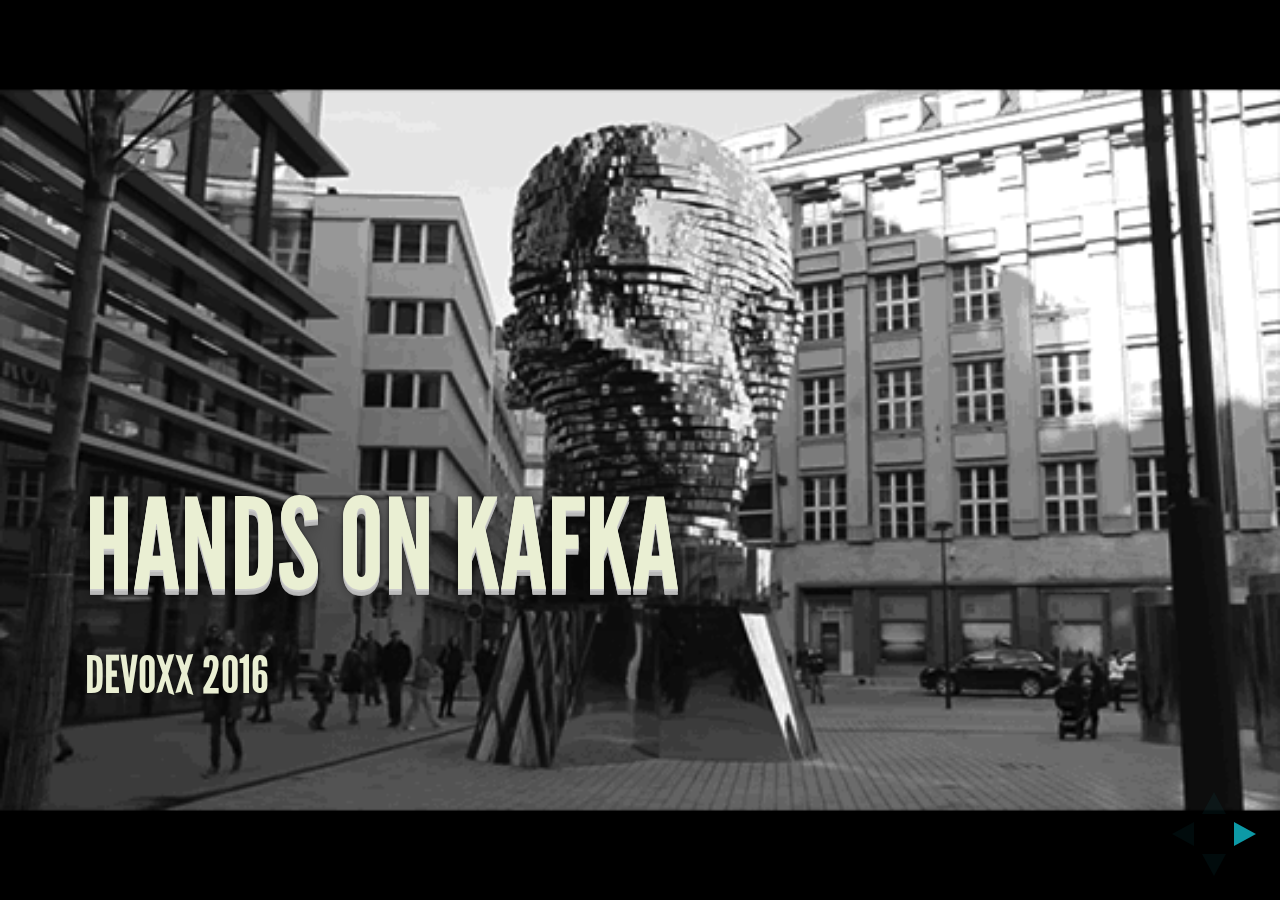
==== commit 7e681cf8: "reveal.js fixes" ====
--- a/reveal.js/index_scala.html
+++ b/reveal.js/index_scala.html
@@ -302,7 +302,7 @@
                         </p>
                     </section>
                     <section>
-                        <p>Pour se faire, vous allez devoir suivre les 4 TODOs de la classes <i>fr.xebia.devoxx.kafka.JavaProducer</i> en suivant les étapes décrites si dessous.</p>
+                        <p>Pour se faire, vous allez devoir suivre les 4 TODOs de la classes <i>fr.xebia.devoxx.kafka.ScalaProducer</i> en suivant les étapes décrites si dessous.</p>
                         <p>Cette classe est une classe exécutable que vous pouvez lancer depuis Eclipse ou IntelliJ.</p>
                     </section>
                 </section>
@@ -313,7 +313,7 @@
                     <h3>Instanciation d'un KafkaProducer</h3>
                     <section></section>
                     <section>
-                        <p>Instancier un <i>org.apache.kafka.clients.producer.KafkaProducer&lt;K, V&gt;</i> dans la méthode <i>createKafkaProducer</i>.</p>
+                        <p>Instancier un <i>org.apache.kafka.clients.producer.KafkaProducer[K, V]</i> dans la méthode <i>createKafkaProducer</i>.</p>
                     </section>
                     <section>
                         <p>Un producer a besoin d'une Map de propriétés</p>
@@ -343,13 +343,15 @@
                     </section>
                     <section>
                         <pre><code class="hljs" data-trim>
-Map&lt;String, Object&gt; props = new HashMap&lt;&gt;();
-props.put("bootstrap.servers", "localhost:9092,localhost:9093");
-props.put("value.serializer", "org.apache.kafka.common.serialization.StringSerializer");
-props.put("key.serializer", "org.apache.kafka.common.serialization.StringSerializer");
-
-return new KafkaProducer&lt;&gt;(props);
-                        </code></pre>
+private def createKafkaProducer(): KafkaProducer[String, String] = {
+    import scala.collection.JavaConversions._
+    val props = Map(
+    "bootstrap.servers" -> "localhost:9092,localhost:9093",
+    "value.serializer" -> "org.apache.kafka.common.serialization.StringSerializer",
+    "key.serializer" -> "org.apache.kafka.common.serialization.StringSerializer"
+    )
+    new KafkaProducer[String, String](props)
+}</code></pre>
                     </section>
                 </section>
                 
@@ -359,17 +361,17 @@
                     <h3>Écriture dans le topic</h3>
                     <section></section>
                     <section>
-                        <p>Explorez l'API de <i>KafkaProducer</i> et <i>ProducerRecord</i> et envoyez un message (<i>ProducerRecord&lt;K, V&gt;</i>) sur le topic <i>devoxx</i>.</p>
+                        <p>Explorez l'API de <i>KafkaProducer</i> et <i>ProducerRecord</i> et envoyez un message (<i>ProducerRecord[K, V]</i>) sur le topic <i>devoxx</i>.</p>
                     </section>
                     <section>
                         <p>Vous trouverez une méthode <i>produceData</i> qui produit un message avec le timestamp + la charge moyenne de votre machine.</p>
                     </section>
                     <section>
-                        <p>Dans la boucle infinie de la méthode <i>main</i> du JavaProducer : créer un <i>ProducerRecord&lt;String, String&gt;</i> possédant uniquement une valeur (pas de clé) générée à l'aide de la méthode <i>produceData</i></p>
+                        <p>Dans la boucle infinie de la méthode <i>main</i> du ScalaProducer : créer un <i>ProducerRecord[String, String]</i> possédant uniquement une valeur (pas de clé) générée à l'aide de la méthode <i>produceData</i></p>
                         <p>Appeler ensuite la méthode <i>fireAndForget</i> en passant en paramètres le <i>KafkaProducer</i> et le <i>ProducerRecord</i>.</p>
                     </section>
                     <section>
-                        <p>Dans la méthode <i>fireAndForget</i> du JavaProducer : envoyer le message aux brokers Kafka de manière asynchrone et sans callback.</p>
+                        <p>Dans la méthode <i>fireAndForget</i> du ScalaProducer : envoyer le message aux brokers Kafka de manière asynchrone et sans callback.</p>
                     </section>
                     <section>
                         <h4>Implémentez la section 1_2</h4>
@@ -379,37 +381,36 @@
                     </section>
                     <section>
                         <pre><code class="hljs" data-trim>
-public static void main(String[] args) throws ExecutionException, InterruptedException {
+def main(args: Array[String]) {
     // instanciation du KafkaProducer
-    KafkaProducer&lt;String, String&gt; producer = createKafkaProducer();
+    val producer = createKafkaProducer()
 
     // écriture
     while (true) {
-        // TODO 1_2
-        String message = produceData();
-        ProducerRecord&lt;String, String&gt; record = new ProducerRecord<>("devoxx", message);
-        fireAndForget(producer, record);
-        Thread.sleep(1000);
+        val message: String = produceData()
+        val record: ProducerRecord[String, String] = new ProducerRecord[String, String]("devoxx", message)
+        fireAndForget(producer, record)
+        Thread.sleep(1000)
     }
 }</code></pre>
                     </section>
                     <section>
                         <pre><code class="hljs" data-trim>
-private static void fireAndForget(KafkaProducer&lt;String, String&gt; producer, ProducerRecord&lt;String, String&gt; record) {
-    // TODO 1_2
+private def fireAndForget(producer: KafkaProducer[String, String], record: ProducerRecord[String, String]) {
     try {
-        producer.send(record);
-    } catch (Exception e) {
+        producer.send(record)
+    } catch {
+        case e: Exception =>
         // only catch exception before sending message
-        e.printStackTrace();
+        e.printStackTrace()
     }
 }</code></pre>
                     </section>
                     <section>
-                        <p>Vous pouvez lancer la classe JavaProducer</p>
-                    </section>
-                    <section>
-                        <p>Vérifier que le kafka-console-consumer lancé dans l'exercice précédent reçoit bien les messages envoyés par notre JavaProducer</p>
+                        <p>Vous pouvez lancer la classe ScalaProducer</p>
+                    </section>
+                    <section>
+                        <p>Vérifier que le kafka-console-consumer lancé dans l'exercice précédent reçoit bien les messages envoyés par notre ScalaProducer</p>
                         <pre><code class="hljs" data-trim>
 2015-10-20T16:11:17.412Z: avg_load: 2.81005859375
 2015-10-20T16:11:18.934Z: avg_load: 2.81005859375
@@ -431,10 +432,10 @@
                         <p>La méthode send du <i>KafkaProducer</i> renvoit une Future</p>
                     </section>
                     <section>
-                        <p>Dans la boucle infinie de la méthode <i>main</i> du JavaProducer : Modifier l'appel à <i>fireAndForget</i> par un appel à <i>sendSynchronously</i></p>
-                    </section>
-                    <section>
-                        <p>Dans la méthode <i>sendSynchronously</i> du JavaProducer : envoyer le message aux brokers Kafka de manière synchrone en bloquant sur la future à l'aide de la méthode <i>get()</i>.</p>
+                        <p>Dans la boucle infinie de la méthode <i>main</i> du ScalaProducer : Modifier l'appel à <i>fireAndForget</i> par un appel à <i>sendSynchronously</i></p>
+                    </section>
+                    <section>
+                        <p>Dans la méthode <i>sendSynchronously</i> du ScalaProducer : envoyer le message aux brokers Kafka de manière synchrone en bloquant sur la future à l'aide de la méthode <i>get()</i>.</p>
                     </section>
                     <section>
                         <h4>Implémentez la section 1_3</h4>
@@ -444,13 +445,13 @@
                     </section>
                     <section>
                         <pre><code class="hljs" data-trim>
-private static void sendSynchronously(KafkaProducer&lt;String, String&gt; producer, ProducerRecord&lt;String, String&gt; record) {
-    // TODO 1_3
+private def sendSynchronously(producer: KafkaProducer[String, String], record: ProducerRecord[String, String]) {
     try {
-        producer.send(record).get();
-    } catch (Exception e) {
+        producer.send(record).get
+    } catch {
+        case e: Exception =>
         // catch all exceptions
-        e.printStackTrace();
+        e.printStackTrace()
     }
 }</code></pre>
                     </section>
@@ -464,7 +465,7 @@
                         <p>Il est possible d'envoyer des messages auxx brokers Kafka de manière asynchrone et d'impléménter une méthode de callback qui sera appelée lorsque les brokers Kafka se seront acquitté de l'écriture du message.</p>
                     </section>
                     <section>
-                        <p>Dans la boucle infinie de la méthode <i>main</i> du <i>JavaProducer</i> : Modifier l'appel à <i>sendSynchronously</i> par un appel à <i>sendAsynchronously</i></p>
+                        <p>Dans la boucle infinie de la méthode <i>main</i> du <i>ScalaProducer</i> : Modifier l'appel à <i>sendSynchronously</i> par un appel à <i>sendAsynchronously</i></p>
                     </section>
                     <section>
                         <p>Ecrire une classe <i>DemoProducerCallback</i> qui implémente l'interface <i>org.apache.kafka.clients.producer.Callback</i>.</p>
@@ -479,7 +480,7 @@
                         <p>Afficher dans la console les informations que vous jugerez pertinentes en cas de succès (offset, partition, topic...)</p>
                     </section>
                     <section>
-                        <p>Dans la méthode <i>sendAsynchronously</i> du <i>JavaProducer</i> : envoyer le message aux brokers Kafka de manière asynchrone en passant en paramètre une instance de <i>DemoProducerCallback</i>.</p>
+                        <p>Dans la méthode <i>sendAsynchronously</i> du <i>ScalaProducer</i> : envoyer le message aux brokers Kafka de manière asynchrone en passant en paramètre une instance de <i>DemoProducerCallback</i>.</p>
                     </section>
                     <section>
                         <h4>Implémentez la section 1_4</h4>
@@ -489,54 +490,23 @@
                     </section>
                     <section>
                         <pre><code class="hljs" data-trim>
-// TODO 1_4
-private static class DemoProducerCallback implements Callback {
-    @Override
-    public void onCompletion(RecordMetadata recordMetadata, Exception e) {
+private def sendAsynchronously(producer: KafkaProducer[String, String], record: ProducerRecord[String, String]) {
+    producer.send(record, new DemoProducerCallback())
+}</code></pre>
+                    </section>
+                    <section>
+                        <pre><code class="hljs" data-trim>
+class DemoProducerCallback extends Callback {
+    def onCompletion(recordMetadata: RecordMetadata, e: Exception) {
         if (e != null) {
-            // catch message send
-            e.printStackTrace();
+            e.printStackTrace()
         } else if (recordMetadata != null) {
-            System.out.printf("message %d sent to partition %d of topic %s%n",
-            recordMetadata.offset(), recordMetadata.partition(), recordMetadata.topic());
+            println(s"message ${recordMetadata.offset} sent to partition ${recordMetadata.partition} of topic ${recordMetadata.topic}")
         }
     }
 }</code></pre>
                     </section>
-                    <section>
-                        <pre><code class="hljs" data-trim>
-private static void sendAsynchronously(KafkaProducer&lt;String, String&gt; producer, ProducerRecord&lt;String, String&gt; record) {
-    // TODO 1_4
-    try {
-        producer.send(record, new DemoProducerCallback());
-    } catch (Exception e) {
-        // only catch exception before sending message
-        e.printStackTrace();
-    }
-}</code></pre>
-                    </section>
-                    <section>
-                        <h4>OU</h4>
-                    </section>
-                    <section>
-                        <pre><code class="hljs" data-trim>
-private static void sendAsynchronously(KafkaProducer&lt;String, String&gt; producer, ProducerRecord&lt;String, String&gt; record) {
-    // TODO 1_4
-    producer.send(record,
-    (recordMetadata, e) -> {
-        if (e != null) {
-            e.printStackTrace();
-        } else {
-            System.out.printf("message %d sent to partition %d of topic %s%n",
-            recordMetadata.offset(), recordMetadata.partition(), recordMetadata.topic());
-        }
-    });
-}</code></pre>
-                    </section>
-                </section>
-
-                
-                
+                </section>
                 
                 <section>
                     <h2>STEP_2</h2>
@@ -546,7 +516,7 @@
                         <p>En suivant la même démarche, nous allons coder un consommateur Kafka à l'aide de la nouvelle API introduite avec la version 0.9.</p>
                     </section>
                     <section>
-                        <p>Cette fois, nous allons travailler sur la classe <i>fr.xebia.devoxx.kafka.JavaConsumer</i>.</p>
+                        <p>Cette fois, nous allons travailler sur la classe <i>fr.xebia.devoxx.kafka.ScalaConsumer</i>.</p>
                     </section>
                     <section>
                         <p>Lire avec ce consommateur depuis Kafka consiste à :
@@ -559,7 +529,7 @@
                         </p>
                     </section>
                     <section>
-                        <p>Pour se faire, vous allez devoir suivre les 6 TODOs de la classes <i>fr.xebia.devoxx.kafka.JavaConsumer</i> en suivant les étapes décrites si dessous.</p>
+                        <p>Pour se faire, vous allez devoir suivre les 6 TODOs de la classes <i>fr.xebia.devoxx.kafka.ScalaConsumer</i> en suivant les étapes décrites si dessous.</p>
                         <p>Cette classe est une classe exécutable que vous pouvez lancer depuis Eclipse ou IntelliJ.</p>
                     </section>
                 </section>
@@ -570,7 +540,7 @@
                     <h3>Instanciation d'un KafkaConsumer</h3>
                     <section></section>
                     <section>
-                        <p>Instancier un <i>org.apache.kafka.clients.consumer.KafkaConsumer&lt;K, V&gt;</i> dans la méthode <i>createKafkaConsumer</i>.</p>
+                        <p>Instancier un <i>org.apache.kafka.clients.consumer.KafkaConsumer[K, V]</i> dans la méthode <i>createKafkaConsumer</i>.</p>
                     </section>
                     <section>
                         <p>Un consumer a besoin d'une Map de propriétés</p>
@@ -602,18 +572,15 @@
                     </section>
                     <section>
                         <pre><code class="hljs" data-trim>
-private static KafkaConsumer&lt;String, String&gt; createKafkaConsumer() {
-    // TODO 2_1
-    Map&lt;String, Object&gt; props = new HashMap<>();
-    // required properties
-
-
-    props.put("bootstrap.servers", "localhost:9092,localhost:9093");
-    props.put("group.id", "whatever");
-    props.put("key.deserializer", "org.apache.kafka.common.serialization.StringDeserializer");
-    props.put("value.deserializer", "org.apache.kafka.common.serialization.StringDeserializer");
-
-    return new KafkaConsumer<>(props);
+private def createKafkaConsumer(): KafkaConsumer[String, String] = {
+    import scala.collection.JavaConversions._
+    val props = Map(
+        "bootstrap.servers" -> "localhost:9092,localhost:9093",
+        "group.id" -> "whatever",
+        "key.deserializer" -> "org.apache.kafka.common.serialization.StringDeserializer",
+        "value.deserializer" -> "org.apache.kafka.common.serialization.StringDeserializer"
+    )
+    new KafkaConsumer[String, String](props)
 }</code></pre>
                     </section>
                 </section>
@@ -648,21 +615,22 @@
                     </section>
                     <section>
                         <pre><code class="hljs" data-trim>
-public static void main(String[] args) {
+def main(args: Array[String]) {
+    import scala.collection.JavaConversions._
     //configuration d'un consumer
-    KafkaConsumer&lt;String, String&gt; consumer = createKafkaConsumer();
+    val consumer: KafkaConsumer[String, String] = createKafkaConsumer()
 
     // TODO 2_2
-    consumer.subscribe(Collections.singletonList("devoxx"));
+    consumer.subscribe(Collections.singletonList("devoxx"), new HandleRebalance())
     try {
         while (true) {
-            ConsumerRecords&lt;String, String&gt; consumerRecords = consumer.poll(100);
-            for (ConsumerRecord&lt;String, String&gt; consumerRecord : consumerRecords) {
-                display(consumerRecord);
+            val records: ConsumerRecords[String, String] = consumer.poll(1000)
+            for (record <- records) {
+                display(record)
             }
         }
     } finally {
-        consumer.close();
+        consumer.close()
     }
 }</code></pre>
                     </section>
@@ -703,40 +671,21 @@
                     </section>
                     <section>
                         <pre><code class="hljs" data-trim>
-private static KafkaConsumer&lt;String, String&gt; createKafkaConsumer() {
-    // TODO 2_1
-    Map&lt;String, Object&gt; props = new HashMap<>();
-    // required properties
-
-
-    props.put("bootstrap.servers", "localhost:9092,localhost:9093");
-    props.put("group.id", "test2");
-    props.put("key.deserializer", "org.apache.kafka.common.serialization.StringDeserializer");
-    props.put("value.deserializer", "org.apache.kafka.common.serialization.StringDeserializer");
-
-    // optional properties
-
-    // This parameter controls whether the consumer will commit offsets automatically
-    props.put("enable.auto.commit", "true");
-
-    // The frequency in milliseconds that the consumer offsets are auto-committed to Kafka if enable.auto.commit is set to true.
-    props.put("auto.commit.interval.ms", "5000");
-
-    // This property controls the behavior of the consumer when it starts reading a partition
-    // for which it doesn’t have a committed offset or if the committed offset it has is invalid
-    // earliest : automatically reset the offset to the earliest offset
-    // latest : automatically reset the offset to the latest offset
-    // none : throw exception to the consumer if no previous offset is found for the consumer's group
-    props.put("auto.offset.reset", "latest");
-
-    // Will be used by the brokers to identify messages sent from the client. It is used in logging, metrics and for quotas.
-    props.put("client.id", "");
-
-    return new KafkaConsumer<>(props);
-}</code></pre>
-                    </section>
-                    <section>
-                        <p>À ce stage, vous pouvez lancer la classe <i>fr.xebia.devoxx.kafka.JavaConsumer</i> et voir les messages envoyés par le producer.</p>
+private def createKafkaConsumer(): KafkaConsumer[String, String] = {
+    import scala.collection.JavaConversions._
+    val props = Map(
+        "bootstrap.servers" -> "localhost:9092,localhost:9093",
+        "group.id" -> "whatever",
+        "key.deserializer" -> "org.apache.kafka.common.serialization.StringDeserializer",
+        "value.deserializer" -> "org.apache.kafka.common.serialization.StringDeserializer",
+        "enable.auto.commit" -> "true",
+        "auto.commit.interval.ms" -> "5000"
+    )
+    new KafkaConsumer[String, String](props)
+}</code></pre>
+                    </section>
+                    <section>
+                        <p>À ce stage, vous pouvez lancer la classe <i>fr.xebia.devoxx.kafka.ScalaConsumer</i> et voir les messages envoyés par le producer.</p>
                         <p>Vous pouvez donc fermer le consommateur en CLI.</p>
                     </section>
                     <section>
@@ -768,12 +717,11 @@
                     </section>
                     <section>
                         <pre><code class="hljs" data-trim>
-private static void manualCommit(KafkaConsumer&lt;String, String&gt; consumer) {
-    // TODO 2_4
+private def manualCommit(consumer: KafkaConsumer[String, String]) {
     try {
-        consumer.commitSync();
-    } catch (CommitFailedException e) {
-        e.printStackTrace();
+        consumer.commitSync()
+    } catch {
+        case e: CommitFailedException => e.printStackTrace()
     }
 }</code></pre>
                     </section>
@@ -796,7 +744,7 @@
                     </section>
                     <section>
                         <p>Dans cette classe/lambda vous devrez implémenter la méthode <i>onComplete</i> qui possède deux arguments : </p>
-                        <p><i>Map&lt;TopicPartition, OffsetAndMetadata&gt; offsets</i> qui renvoie des informations sur les offsets par partition en cas de succès</p>
+                        <p><i>Map[TopicPartition, OffsetAndMetadata] offsets</i> qui renvoie des informations sur les offsets par partition en cas de succès</p>
                         <p><i>Exception e</i> qui sera non null en cas d'erreur</p>
                     </section>
                     <section>
@@ -811,22 +759,23 @@
                     </section>
                     <section>
                         <pre><code class="hljs" data-trim>
-private static void manualAsynchronousCommit(KafkaConsumer&lt;String, String&gt; consumer) {
-    // TODO 2_5
-    consumer.commitAsync((offsets, exception) -> {
-        if (exception != null) {
-            exception.printStackTrace();
-        } else if (offsets != null) {
-            offsets.entrySet().stream().forEach(
-                entry -> {
-                    TopicPartition topicPartition = entry.getKey();
-                    OffsetAndMetadata offsetAndMetadata = entry.getValue();
-                    System.out.printf("commited offset %d for partition %d of topic %s%n",
-                    offsetAndMetadata.offset(), topicPartition.partition(), topicPartition.topic());
-                }
-            );
+private def manualAsynchronousCommit(consumer: KafkaConsumer[String, String]) {
+    import scala.collection.JavaConversions._
+    consumer.commitAsync {
+        new OffsetCommitCallback {
+            override def onComplete(offsets: util.Map[TopicPartition, OffsetAndMetadata], exception: Exception) {
+                if (exception != null) {
+                    exception.printStackTrace()
+                } else if (offsets != null) offsets.entrySet().foreach(
+                    entry => {
+                        val topicPartition = entry.getKey
+                        val offsetAndMetadata = entry.getValue
+                        println(s"commited offset ${offsetAndMetadata.offset} for partition ${topicPartition.partition} of topic ${topicPartition.topic}")
+                    }
+                )
+            }
         }
-    });
+    }
 }</code></pre>
                     </section>
                 </section>
@@ -839,7 +788,7 @@
                         <p>Il est possible de passer un argument supplémentaire à la méthode <i>subscribe</i> du consumer pour executer du code lorqu'un consumer se voit assigner ou revoquer une partition</p>
                     </section>
                     <section>
-                        <p>Créer une classe statique privée dans <i>JavaConsumer</i> implémentant l'interface <i>org.apache.kafka.clients.consumer.ConsumerRebalanceListener</i></p>
+                        <p>Créer une classe statique privée dans <i>ScalaConsumer</i> implémentant l'interface <i>org.apache.kafka.clients.consumer.ConsumerRebalanceListener</i></p>
                         <p>Dans la méthode <i>onPartitionsAssigned</i> afficher dans la console les partitions assignées</p>
                         <p>Dans la méthode <i>onPartitionsRevoked</i> afficher dans la console les partitions revoquées</p>
                     </section>
@@ -854,22 +803,14 @@
                     </section>
                     <section>
                         <pre><code class="hljs" data-trim>
-// TODO 2_6
-private static class HandleRebalance implements ConsumerRebalanceListener {
-    public void onPartitionsAssigned(Collection&lt;TopicPartition&gt; partitions) {
-        partitions.stream().forEach(
-            topicPartition ->
-            System.out.printf("Assigned partition %d of topic %s%n",
-            topicPartition.partition(), topicPartition.topic())
-        );
+class HandleRebalance extends ConsumerRebalanceListener {
+    import scala.collection.JavaConversions._
+    override def onPartitionsAssigned(partitions: util.Collection[TopicPartition]) {
+        partitions.foreach(topicPartition => println(s"Assigned partition ${topicPartition.partition} of topic ${topicPartition.topic}"))
     }
 
-    public void onPartitionsRevoked(Collection&lt;TopicPartition&gt; partitions) {
-        partitions.stream().forEach(
-            topicPartition ->
-            System.out.printf("Revoked partition %d of topic %s%n",
-            topicPartition.partition(), topicPartition.topic())
-        );
+    override def onPartitionsRevoked(partitions: util.Collection[TopicPartition]) {
+        partitions.foreach(topicPartition => println(s"Revoked partition ${topicPartition.partition} of topic ${topicPartition.topic}"))
     }
 }</code></pre>
                     </section>
@@ -947,7 +888,7 @@
                         <p>Nous allons coder un consommateur Kafka en mode batch à l'aide de la nouvelle API introduite avec la version 0.9.</p>
                     </section>
                     <section>
-                        <p>Cette fois, nous allons travailler sur la classe <i>fr.xebia.devoxx.kafka.BatchConsumer</i>.</p>
+                        <p>Cette fois, nous allons travailler sur la classe <i>fr.xebia.devoxx.kafka.ScalaBatchConsumer</i>.</p>
                     </section>
                     <section>
                         <p>Créer un job avec ce consommateur depuis Kafka consiste à :
@@ -960,7 +901,7 @@
                         </p>
                     </section>
                     <section>
-                        <p>Pour se faire, vous allez devoir suivre les 4 TODOs de la classes <i>fr.xebia.devoxx.kafka.BatchConsumer</i> en suivant les étapes décrites si dessous.</p>
+                        <p>Pour se faire, vous allez devoir suivre les 4 TODOs de la classes <i>fr.xebia.devoxx.kafka.ScalaBatchConsumer</i> en suivant les étapes décrites si dessous.</p>
                         <p>Cette classe est une classe exécutable que vous pouvez lancer depuis Eclipse ou IntelliJ.</p>
                     </section>
                 </section>
@@ -970,7 +911,7 @@
                     <h3>Instanciation d'un KafkaConsumer</h3>
                     <section></section>
                     <section>
-                        <p>Instancier un <i>org.apache.kafka.clients.consumer.KafkaConsumer&lt;K, V&gt;</i> dans la méthode <i>createKafkaConsumer</i>.</p>
+                        <p>Instancier un <i>org.apache.kafka.clients.consumer.KafkaConsumer[K, V]</i> dans la méthode <i>createKafkaConsumer</i>.</p>
                     </section>
                     <section>
                         <p>Pas besoin de commiter les offsets ici : mettre la valeur de la property enable.auto.commit à false</p>
@@ -983,17 +924,16 @@
                     </section>
                     <section>
                         <pre><code class="hljs" data-trim>
-private static KafkaConsumer&lt;String, String&gt; createKafkaConsumer() {
-    // TODO 3_1
-    Map&lt;String, Object&gt; props = new HashMap<>();
-    // required properties
-
-    props.put("bootstrap.servers", "localhost:9092,localhost:9093");
-    props.put("key.deserializer", "org.apache.kafka.common.serialization.StringDeserializer");
-    props.put("value.deserializer", "org.apache.kafka.common.serialization.StringDeserializer");
-    props.put("enable.auto.commit", "false");
-
-    return new KafkaConsumer<>(props);
+private def createKafkaConsumer(): KafkaConsumer[String, String] = {
+    import scala.collection.JavaConversions._
+    val props = Map(
+        "bootstrap.servers" -> "localhost:9092,localhost:9093",
+        "key.deserializer" -> "org.apache.kafka.common.serialization.StringDeserializer",
+        "value.deserializer" -> "org.apache.kafka.common.serialization.StringDeserializer",
+        "enable.auto.commit" -> "false",
+        "group.id" -> "batch"
+    )
+    new KafkaConsumer[String, String](props)
 }</code></pre>
                     </section>
                 </section>
@@ -1020,15 +960,12 @@
                     </section>
                     <section>
                         <pre><code class="hljs" data-trim>
-private static void assignPartitions(KafkaConsumer&lt;String, String&gt; consumer) {
-    // TODO 3_2
-    List&lt;PartitionInfo&gt; partitionInfos = consumer.partitionsFor("devoxx");
-    List&lt;TopicPartition&gt; topicPartitions =  partitionInfos.stream()
-    .map(partitionInfo -> new TopicPartition("devoxx", partitionInfo.partition()))
-    .collect(Collectors.toList());
-
-    System.out.println(topicPartitions);
-    consumer.assign(topicPartitions);
+private def assignPartitions(consumer: KafkaConsumer[String, String]) {
+    import scala.collection.JavaConversions._
+    val partitionInfos = consumer.partitionsFor("devoxx")
+    val topicPartitions = partitionInfos.map(partitionInfo => new TopicPartition("devoxx", partitionInfo.partition()))
+    System.out.println(topicPartitions)
+    consumer.assign(topicPartitions)
 }</code></pre>
                     </section>
                 </section>
@@ -1049,9 +986,8 @@
                     </section>
                     <section>
                         <pre><code class="hljs" data-trim>
-private static void seek(KafkaConsumer&lt;String, String&gt; consumer) {
-    // TODO 3_3
-    consumer.seekToBeginning();
+private def seek(consumer: KafkaConsumer[String, String]) {
+    consumer.seekToBeginning()
 }</code></pre>
                     </section>
                 </section>
@@ -1068,20 +1004,19 @@
                     </section>
                     <section>
                         <pre><code class="hljs" data-trim>
-private static void process(KafkaConsumer&lt;String, String&gt; consumer) {
-    // TODO 3_4
-    ConsumerRecords&lt;String, String&gt; records = consumer.poll(1000);
-    while (!records.isEmpty()) {
-        for (ConsumerRecord&lt;String, String&gt; record : records) {
-            System.out.println(String.format("topic = %s, partition: %d, offset: %d: %s", record.topic(), record.partition(),
-            record.offset(), record.value()));
+private def process(consumer: KafkaConsumer[String, String]) {
+    import scala.collection.JavaConversions._
+    var records = consumer.poll(1000)
+    while (!records.isEmpty) {
+        for (record <- records) {
+            println(s"topic = ${record.topic}, partition: ${record.partition}, offset: ${record.offset}: ${record.value}")
         }
-        records = consumer.poll(1000);
+        records = consumer.poll(1000)
     }
 }</code></pre>
                     </section>
                     <section>
-                        <p>Lancer la class <i>BatchConsumer</i></p>
+                        <p>Lancer la class <i>ScalaBatchConsumer</i></p>
                         <p>Constater que c'est tout de même assez rapide, même dans des conditions de développement</p>
                     </section>
                 </section>
@@ -1205,7 +1140,7 @@
                     </section>
                     <section>
                         <p>Commençons par créer un stream processing très simple qui va légerement modifier nos messages provenant de notre base de données crée dans l'exercice précedent</p>
-                        <p>Cette fois, nous allons travailler sur la classe <i>fr.xebia.devoxx.kafka.SimpleKafkaStream</i>.</p>
+                        <p>Cette fois, nous allons travailler sur la classe <i>fr.xebia.devoxx.kafka.ScalaKStream</i>.</p>
                     </section>
                 </section>
 
@@ -1221,7 +1156,7 @@
                         <h4>Solution</h4>
                     </section>
                     <section>
-                        <pre><code class="hljs" data-trim>KStreamBuilder kStreamBuilder = new KStreamBuilder();</code></pre>
+                        <pre><code class="hljs" data-trim>val kStreamBuilder: KStreamBuilder = new KStreamBuilder()</code></pre>
                     </section>
                 </section>
 
@@ -1237,7 +1172,7 @@
                         <h4>Solution</h4>
                     </section>
                     <section>
-                        <pre><code class="hljs" data-trim>KStream&lt;String, String&gt; source = kStreamBuilder.stream("devoxx-connect");</code></pre>
+                        <pre><code class="hljs" data-trim>val source: KStream[String, String] = kStreamBuilder.stream("devoxx-connect")</code></pre>
                     </section>
                 </section>
 
@@ -1256,7 +1191,11 @@
                         <h4>Solution</h4>
                     </section>
                     <section>
-                        <pre><code class="hljs" data-trim>KStream&lt;String, String&gt; sink = source.map((key, value) -> new KeyValue<>(key, "STREAM : " + value));</code></pre>
+                        <pre><code class="hljs" data-trim>val sink: KStream[String, String] = source.map {
+    new KeyValueMapper[String, String, KeyValue[String, String]] {
+        override def apply(key: String, value: String): KeyValue[String, String] = new KeyValue[String, String](key, "STREAM : " + value)
+    }
+}</code></pre>
                     </section>
                 </section>
 
@@ -1304,16 +1243,19 @@
                         <h4>Solution</h4>
                     </section>
                     <section>
-                        <pre><code class="hljs" data-trim>Properties props = new Properties();
-        props.put(StreamsConfig.JOB_ID_CONFIG, "streams-wordcount");
-        props.put(StreamsConfig.BOOTSTRAP_SERVERS_CONFIG, "localhost:9092,localhost:9093");
-        props.put(StreamsConfig.ZOOKEEPER_CONNECT_CONFIG, "localhost:2181");
-        props.put(StreamsConfig.KEY_SERIALIZER_CLASS_CONFIG, StringSerializer.class);
-        props.put(StreamsConfig.VALUE_SERIALIZER_CLASS_CONFIG, StringSerializer.class);
-        props.put(StreamsConfig.KEY_DESERIALIZER_CLASS_CONFIG, StringDeserializer.class);
-        props.put(StreamsConfig.VALUE_DESERIALIZER_CLASS_CONFIG, StringDeserializer.class);
-
-        KafkaStreams kafkaStreams = new KafkaStreams(kStreamBuilder, props);</code></pre>
+                        <pre><code class="hljs" data-trim>val props: Properties = new Properties
+props.put(StreamsConfig.JOB_ID_CONFIG, "streams")
+props.put(StreamsConfig.BOOTSTRAP_SERVERS_CONFIG, "localhost:9092,localhost:9093")
+props.put(StreamsConfig.ZOOKEEPER_CONNECT_CONFIG, "localhost:2181")
+props.put(StreamsConfig.KEY_SERIALIZER_CLASS_CONFIG, classOf[StringSerializer])
+props.put(StreamsConfig.VALUE_SERIALIZER_CLASS_CONFIG, classOf[StringSerializer])
+props.put(StreamsConfig.KEY_DESERIALIZER_CLASS_CONFIG, classOf[StringDeserializer])
+props.put(StreamsConfig.VALUE_DESERIALIZER_CLASS_CONFIG, classOf[StringDeserializer])
+
+// setting offset reset to earliest so that we can re-run the demo code with the same pre-loaded data
+props.put(StreamsConfig.AUTO_OFFSET_RESET_CONFIG, "latest")
+
+val kafkaStreams: KafkaStreams = new KafkaStreams(kStreamBuilder, props)</code></pre>
                     </section>
                 </section>
 
@@ -1331,14 +1273,14 @@
                         <h4>Solution</h4>
                     </section>
                     <section>
-                        <pre><code class="hljs" data-trim>kafkaStreams.start();</code></pre>
+                        <pre><code class="hljs" data-trim>kafkaStreams.start()</code></pre>
                     </section>
                     <section>
                         <p>modifier la configuration du fichier config/connect-file-sink.properties pour écouter les messages du topic devoxx-streams-out</p>
                         <p>relancer le service KafkaConnect</p>
                     </section>
                     <section>
-                        <p>Lancer la classe <i>SimpleKafkaStream</i></p>
+                        <p>Lancer la classe <i>ScalaKStream</i></p>
                     </section>
                     <section>
                         <p>Ecrire des lignes dans le fichier best-db-ever.txt</p>
@@ -1377,18 +1319,20 @@
                         <h4>Indice</h4>
                     </section>
                     <section>
-                        <p>Instancier la classe org.apache.spark.streaming.api.java.JavaStreamingContext</p>
-                    </section>
-                    <section>
-                        <h4>Solution</h4>
-                    </section>
-                    <section>
-                        <pre><code class="hljs" data-trim>
-SparkConf conf = new SparkConf()
-    .setMaster("local[2]")
-    .setAppName("streaming-client");
-
-return new JavaStreamingContext(conf, Durations.seconds(5));
+                        <p>Instancier la classe org.apache.spark.streaming.kafka.StreamingContext</p>
+                    </section>
+                    <section>
+                        <h4>Solution</h4>
+                    </section>
+                    <section>
+                        <pre><code class="hljs" data-trim>
+                            def createStreamContext(): StreamingContext = {
+                            val conf = new SparkConf()
+                            .setMaster("local[2]")
+                            .setAppName("kafka-spark-streaming")
+
+                            new StreamingContext(new SparkContext(conf), Seconds(5))
+                            }
                         </code></pre>
                     </section>
                 </section>
@@ -1405,10 +1349,12 @@
                     </section>
                     <section>
                         <pre><code class="hljs" data-trim>
-Map&lt;String, Integer> topics = new HashMap<>();
-topics.put("handsonkafka", 4);
-
-return KafkaUtils.createStream(context, "localhost:2181", "streaming-client", topics);
+                            def createStream(context: StreamingContext): InputDStream[(String, String)] = {
+                            val zookeeper = "localhost:2181"
+                            val clientName = "streaming-client"
+                            val topics = Map("handsonkafka" -> 4)
+                            KafkaUtils.createStream(context, zookeeper, clientName, topics)
+                            }
                         </code></pre>
                     </section>
                 </section>
@@ -1439,11 +1385,12 @@
                     </section>
                     <section>
                         <pre><code class="hljs" data-trim>
-stream.map(v1 -> extractValueFromRecord(v1._2()))
-    .foreachRDD(JavaConsumerStream::displayAvg);
-
-context.start();
-context.awaitTermination();
+                            stream.map(_._2)
+                            .map(extractValueFromRecord)
+                            .foreachRDD(rdd => displayAvg(rdd))
+
+                            streamingContext.start()
+                            streamingContext.awaitTermination()
                         </code></pre>
                     </section>
                 </section>
@@ -1479,9 +1426,6 @@
                 <section>
                     <h1>Merci</h1>
                 </section>
-
-                
-                
             </div>
 		</div>
 
--- a/reveal.js/lib/css/zenburn.css
+++ b/reveal.js/lib/css/zenburn.css
@@ -0,0 +1,115 @@
+/*
+Zenburn style from voldmar.ru (c) Vladimir Epifanov <voldmar@voldmar.ru>
+based on dark.css by Ivan Sagalaev
+*/
+
+.hljs {
+  display: block;
+  overflow-x: auto;
+  padding: 0.5em;
+  background: #3f3f3f;
+  color: #dcdcdc;
+  -webkit-text-size-adjust: none;
+}
+
+.hljs-keyword,
+.hljs-tag,
+.css .hljs-class,
+.css .hljs-id,
+.lisp .hljs-title,
+.nginx .hljs-title,
+.hljs-request,
+.hljs-status,
+.clojure .hljs-attribute {
+  color: #e3ceab;
+}
+
+.django .hljs-template_tag,
+.django .hljs-variable,
+.django .hljs-filter .hljs-argument {
+  color: #dcdcdc;
+}
+
+.hljs-number,
+.hljs-date {
+  color: #8cd0d3;
+}
+
+.dos .hljs-envvar,
+.dos .hljs-stream,
+.hljs-variable,
+.apache .hljs-sqbracket,
+.hljs-name {
+  color: #efdcbc;
+}
+
+.dos .hljs-flow,
+.diff .hljs-change,
+.python .exception,
+.python .hljs-built_in,
+.hljs-literal,
+.tex .hljs-special {
+  color: #efefaf;
+}
+
+.diff .hljs-chunk,
+.hljs-subst {
+  color: #8f8f8f;
+}
+
+.dos .hljs-keyword,
+.hljs-decorator,
+.hljs-title,
+.hljs-type,
+.diff .hljs-header,
+.ruby .hljs-class .hljs-parent,
+.apache .hljs-tag,
+.nginx .hljs-built_in,
+.tex .hljs-command,
+.hljs-prompt {
+  color: #efef8f;
+}
+
+.dos .hljs-winutils,
+.ruby .hljs-symbol,
+.ruby .hljs-symbol .hljs-string,
+.ruby .hljs-string {
+  color: #dca3a3;
+}
+
+.diff .hljs-deletion,
+.hljs-string,
+.hljs-tag .hljs-value,
+.hljs-preprocessor,
+.hljs-pragma,
+.hljs-built_in,
+.smalltalk .hljs-class,
+.smalltalk .hljs-localvars,
+.smalltalk .hljs-array,
+.css .hljs-rule .hljs-value,
+.hljs-attr_selector,
+.hljs-pseudo,
+.apache .hljs-cbracket,
+.tex .hljs-formula,
+.coffeescript .hljs-attribute {
+  color: #cc9393;
+}
+
+.hljs-shebang,
+.diff .hljs-addition,
+.hljs-comment,
+.hljs-annotation,
+.hljs-pi,
+.hljs-doctype {
+  color: #7f9f7f;
+}
+
+.coffeescript .javascript,
+.javascript .xml,
+.tex .hljs-formula,
+.xml .javascript,
+.xml .vbscript,
+.xml .css,
+.xml .hljs-cdata {
+  opacity: 0.5;
+}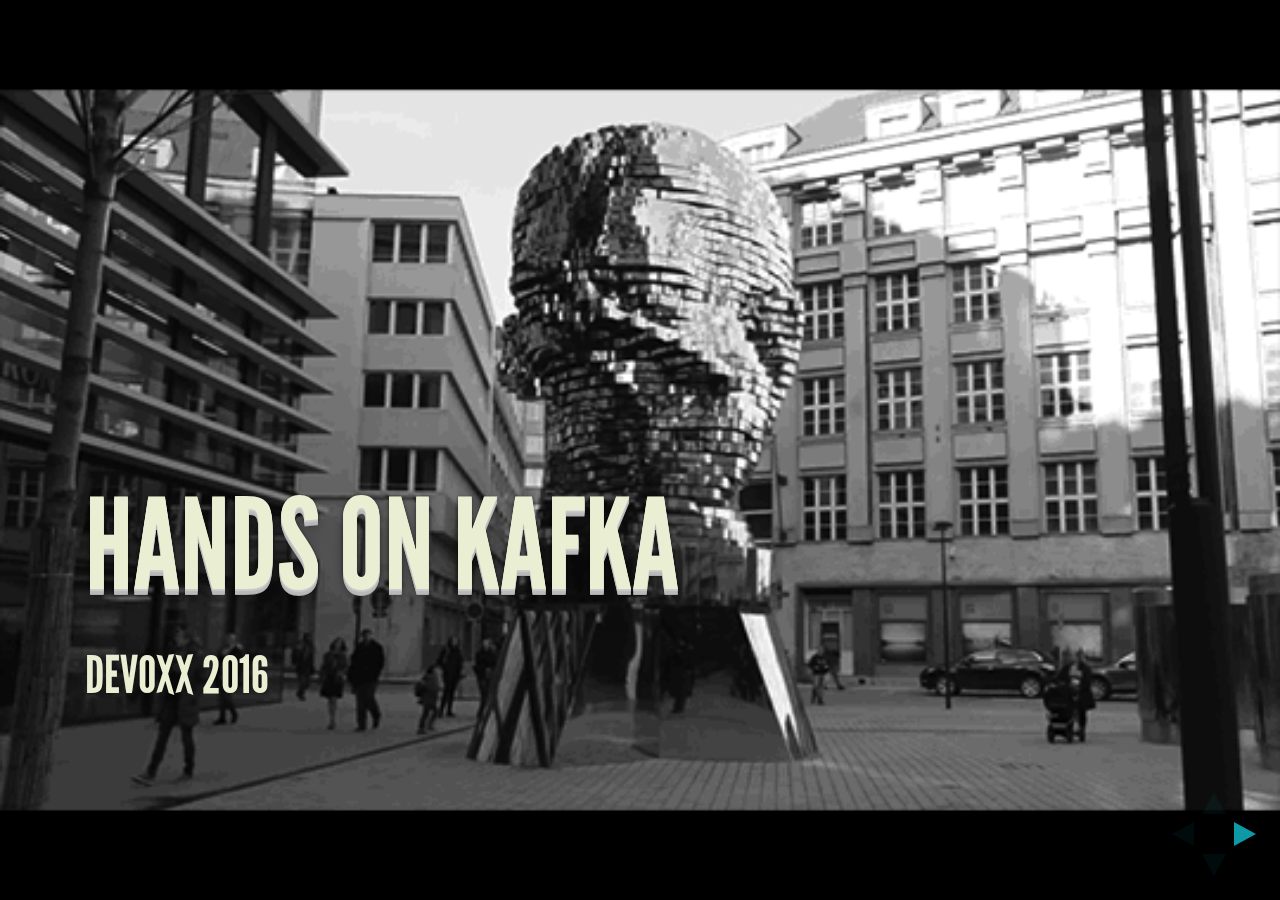
==== commit c4f6708d: "reveal.js fixes" ====
--- a/reveal.js/index_scala.html
+++ b/reveal.js/index_scala.html
@@ -1,1330 +1,1330 @@
 <!doctype html>
 <html lang="en">
 
-	<head>
-		<meta charset="utf-8">
-
-		<title>reveal.js - The HTML Presentation Framework</title>
-
-		<meta name="description" content="A framework for easily creating beautiful presentations using HTML">
-		<meta name="author" content="Hakim El Hattab">
-
-		<meta name="apple-mobile-web-app-capable" content="yes" />
-		<meta name="apple-mobile-web-app-status-bar-style" content="black-translucent" />
-
-		<meta name="viewport" content="width=device-width, initial-scale=1.0, maximum-scale=1.0, user-scalable=no, minimal-ui">
-
-		<link rel="stylesheet" href="css/reveal.css">
-		<link rel="stylesheet" href="css/theme/league.css" id="theme">
-
-		<!-- Code syntax highlighting -->
-		<link rel="stylesheet" href="lib/css/zenburn.css">
-
-		<!-- Printing and PDF exports -->
-		<script>
-			var link = document.createElement( 'link' );
-			link.rel = 'stylesheet';
-			link.type = 'text/css';
-			link.href = window.location.search.match( /print-pdf/gi ) ? 'css/print/pdf.css' : 'css/print/paper.css';
-			document.getElementsByTagName( 'head' )[0].appendChild( link );
-		</script>
-
-		<!--[if lt IE 9]>
-		<script src="lib/js/html5shiv.js"></script>
-		<![endif]-->
-	</head>
-
-	<body>
-
-		<div class="reveal">
-
-			<!-- Any section element inside of this container is displayed as a slide -->
-			<div class="slides">
-				<section data-background="img/u7EGEeEmpR43e.gif">
-                    <br />
-                    <br />
-                    <br />
-                    <br />
-                    <br />
-                    <br />
-                    <br />
-                    <br />
-					<h1>Hands on Kafka</h1>
-                    <h3>Devoxx 2016</h3>
-				</section>
-
-				<section>
-					<h2>Infrastructure</h2>
-					<section data-background="img/lIk6BF7Vj9XcA.gif">
-						<p>Préparons nous</p>
-					</section>
-					<section>
-						<p>Copier l'install de Kafka sur votre machine depuis la clé fournie.</p>
-					</section>
-					<section>
-						<p>Par la suite, les commandes exécutées supposent que vous êtes avec un terminal dans ce répertoire.</p>
-					</section>
-					<section>
-						<p>Pensez à démarrer 5 à 6 sessions de terminal dans ce répertoire.</p>
-					</section>
-				</section>
-
-				<section>
-					<h2>Zookeeper</h2>
-                    <section data-background="http://metrouk2.files.wordpress.com/2011/03/article-1299702341820-0057fc54000004b0-402932_636x389.jpg"></section>
-					<section>
-						<p>Zookeeper sert à la coordination de Kafka.</p>
-					</section>
-					<section>
-						<p>Il faut donc le démarrer en premier.</p>
-						<p>Pour les besoins de l'atelier, un seul noeud suffit.</p>
-					</section>
-					<section>
-						<h3>Démarrons 1 noeud Zookeeper</h3>
-						<pre><code class="hljs" data-trim>./bin/zookeeper-server-start.sh config/zookeeper.properties</code></pre>
-					</section>
-					<section>
-						<h3>Testons</h3>
+<head>
+    <meta charset="utf-8">
+
+    <title>reveal.js - The HTML Presentation Framework</title>
+
+    <meta name="description" content="A framework for easily creating beautiful presentations using HTML">
+    <meta name="author" content="Hakim El Hattab">
+
+    <meta name="apple-mobile-web-app-capable" content="yes" />
+    <meta name="apple-mobile-web-app-status-bar-style" content="black-translucent" />
+
+    <meta name="viewport" content="width=device-width, initial-scale=1.0, maximum-scale=1.0, user-scalable=no, minimal-ui">
+
+    <link rel="stylesheet" href="css/reveal.css">
+    <link rel="stylesheet" href="css/theme/league.css" id="theme">
+
+    <!-- Code syntax highlighting -->
+    <link rel="stylesheet" href="lib/css/zenburn.css">
+
+    <!-- Printing and PDF exports -->
+    <script>
+        var link = document.createElement( 'link' );
+        link.rel = 'stylesheet';
+        link.type = 'text/css';
+        link.href = window.location.search.match( /print-pdf/gi ) ? 'css/print/pdf.css' : 'css/print/paper.css';
+        document.getElementsByTagName( 'head' )[0].appendChild( link );
+    </script>
+
+    <!--[if lt IE 9]>
+    <script src="lib/js/html5shiv.js"></script>
+    <![endif]-->
+</head>
+
+<body>
+
+<div class="reveal">
+
+    <!-- Any section element inside of this container is displayed as a slide -->
+    <div class="slides">
+        <section data-background="img/u7EGEeEmpR43e.gif">
+            <br />
+            <br />
+            <br />
+            <br />
+            <br />
+            <br />
+            <br />
+            <br />
+            <h1>Hands on Kafka</h1>
+            <h3>Devoxx 2016</h3>
+        </section>
+
+        <section>
+            <h2>Infrastructure</h2>
+            <section data-background="img/lIk6BF7Vj9XcA.gif">
+                <p>Préparons nous</p>
+            </section>
+            <section>
+                <p>Copier l'install de Kafka sur votre machine depuis la clé fournie.</p>
+            </section>
+            <section>
+                <p>Par la suite, les commandes exécutées supposent que vous êtes avec un terminal dans ce répertoire.</p>
+            </section>
+            <section>
+                <p>Pensez à démarrer 5 à 6 sessions de terminal dans ce répertoire.</p>
+            </section>
+        </section>
+
+        <section>
+            <h2>Zookeeper</h2>
+            <section data-background="http://metrouk2.files.wordpress.com/2011/03/article-1299702341820-0057fc54000004b0-402932_636x389.jpg"></section>
+            <section>
+                <p>Zookeeper sert à la coordination de Kafka.</p>
+            </section>
+            <section>
+                <p>Il faut donc le démarrer en premier.</p>
+                <p>Pour les besoins de l'atelier, un seul noeud suffit.</p>
+            </section>
+            <section>
+                <h3>Démarrons 1 noeud Zookeeper</h3>
+                <pre><code class="hljs" data-trim>./bin/zookeeper-server-start.sh config/zookeeper.properties</code></pre>
+            </section>
+            <section>
+                <h3>Testons</h3>
 						<pre><code class="hljs" data-trim>
-telnet 127.0.0.1 2181
-
-Trying 127.0.0.1...
-Connected to localhost.
-Escape character is '^]'.
-						</code></pre>
-					</section>					
-				</section>
-
-				<section>
-					<h2 style="color: #0d99a5">Kafka</h2>
-                    <section data-background="https://alyoop2.files.wordpress.com/2015/01/kafka-bug.jpg">
-                    </section>
-					<section>
-						<p>Ce sont ces noeuds qui vont gérer le stockage des messages et leur distribution.</p>
-					</section>
-					<section>
-						<h3>Modification de la configuration du serveur</h3>
-						<pre><code class="hljs" data-trim>						
-//Changez la configuration par défaut avec 4 partitions
-vi config/server.properties
-...
-num.partitions=4
-...
-						</code></pre>
-					</section>
-					<section>
-						<h3>Création de deux fichiers de configuration</h3>
+                            telnet 127.0.0.1 2181
+
+                            Trying 127.0.0.1...
+                            Connected to localhost.
+                            Escape character is '^]'.
+                        </code></pre>
+            </section>
+        </section>
+
+        <section>
+            <h2 style="color: #0d99a5">Kafka</h2>
+            <section data-background="https://alyoop2.files.wordpress.com/2015/01/kafka-bug.jpg">
+            </section>
+            <section>
+                <p>Ce sont ces noeuds qui vont gérer le stockage des messages et leur distribution.</p>
+            </section>
+            <section>
+                <h3>Modification de la configuration du serveur</h3>
 						<pre><code class="hljs" data-trim>
-//Copiez le fichier dans deux fichiers séparés, un par broker
-cp config/server.properties config/server-1.properties
-cp config/server.properties config/server-2.properties
-						</code></pre>
-					</section>
-					<section>
-						<h3>Configuration du noeud 1</h3>
-						<p>server-1.properties</p>
+                            //Changez la configuration par défaut avec 4 partitions
+                            vi config/server.properties
+                            ...
+                            num.partitions=4
+                            ...
+                        </code></pre>
+            </section>
+            <section>
+                <h3>Création de deux fichiers de configuration</h3>
 						<pre><code class="hljs" data-trim>
-// Éditez le fichier config/server-1.properties pour changer son id,
-// son port et son répertoire de travail
-vi config/server-1.properties
-...
-broker.id=1
-...
-listeners=PLAINTEXT://:9092
-...
-log.dirs=/tmp/kafka-logs-1
-...
-zookeeper.connect=localhost:2181
-...
-						</code></pre>
-					</section>
-					<section>
-						<h3>Configuration du noeud 2</h3>
-						<p>server-2.properties</p>
+                            //Copiez le fichier dans deux fichiers séparés, un par broker
+                            cp config/server.properties config/server-1.properties
+                            cp config/server.properties config/server-2.properties
+                        </code></pre>
+            </section>
+            <section>
+                <h3>Configuration du noeud 1</h3>
+                <p>server-1.properties</p>
 						<pre><code class="hljs" data-trim>
-//Éditez le fichier config/server-2.properties pour changer son id,
-//son port et son répertoire de travail
-vi config/server-2.properties
-...
-broker.id=2
-...
-listeners=PLAINTEXT://:9093
-...
-log.dirs=/tmp/kafka-logs-2
-...
-zookeeper.connect=localhost:2181
-...
-						</code></pre>
-					</section>
-					<section>
-						<h3>Démarrons les deux noeuds</h3>
+                            // Éditez le fichier config/server-1.properties pour changer son id,
+                            // son port et son répertoire de travail
+                            vi config/server-1.properties
+                            ...
+                            broker.id=1
+                            ...
+                            listeners=PLAINTEXT://:9092
+                            ...
+                            log.dirs=/tmp/kafka-logs-1
+                            ...
+                            zookeeper.connect=localhost:2181
+                            ...
+                        </code></pre>
+            </section>
+            <section>
+                <h3>Configuration du noeud 2</h3>
+                <p>server-2.properties</p>
 						<pre><code class="hljs" data-trim>
-//Broker 1
-//Lancez le noeud
-./bin/kafka-server-start.sh config/server-1.properties
-							
-...
-
-//Broker 2
-//Lancez le noeud
-./bin/kafka-server-start.sh config/server-2.properties
-						</code></pre>
-					</section>
-					<section>
-						<h3>Testons</h3>
+                            //Éditez le fichier config/server-2.properties pour changer son id,
+                            //son port et son répertoire de travail
+                            vi config/server-2.properties
+                            ...
+                            broker.id=2
+                            ...
+                            listeners=PLAINTEXT://:9093
+                            ...
+                            log.dirs=/tmp/kafka-logs-2
+                            ...
+                            zookeeper.connect=localhost:2181
+                            ...
+                        </code></pre>
+            </section>
+            <section>
+                <h3>Démarrons les deux noeuds</h3>
 						<pre><code class="hljs" data-trim>
-//Connectez vous à Zookeper
-./bin/zookeeper-shell.sh 127.0.0.1:2181
-
-//Vérifiez les ids des brokers
-ls /brokers/ids
-
-//Vérifiez le port du broker1
-get /brokers/ids/1
-
-//Vérifiez le port du broker2
-get /brokers/ids/2
-						</code></pre>
-					</section>
-				</section>
-
-				<section>
-					<h2>Kafka CLI</h2>
-                    <section data-background="https://i.imgur.com/hw9cmbg.png"></section>
-					<section>
-						<p>Nous allons créer un topic pour cet atelier. Il sera répliqué deux fois avec 4 partitions.</p>
-					</section>
-					<section>
-						<h3>Création du topic 'devoxx'</h3>
+                            //Broker 1
+                            //Lancez le noeud
+                            ./bin/kafka-server-start.sh config/server-1.properties
+
+                            ...
+
+                            //Broker 2
+                            //Lancez le noeud
+                            ./bin/kafka-server-start.sh config/server-2.properties
+                        </code></pre>
+            </section>
+            <section>
+                <h3>Testons</h3>
 						<pre><code class="hljs" data-trim>
-./bin/kafka-topics.sh --create --topic devoxx \
---partition 4 --replication-factor 2 --zookeeper 127.0.0.1:2181
-						</code></pre>
-					</section>
-					<section>
-						<p>Vous remarquerez que nous ne discutons pas directement avec Kafka mais seulement avec Zookeeper.</p>
-						<p>Kafka est par nature distribué, chaque broker surveille Zookeeper. L'ensemble se coordonne ensuite pour avec un état cohérent.</p>
-					</section>
-					<section>
-						<h3>Vérification</h3>
+                            //Connectez vous à Zookeper
+                            ./bin/zookeeper-shell.sh 127.0.0.1:2181
+
+                            //Vérifiez les ids des brokers
+                            ls /brokers/ids
+
+                            //Vérifiez le port du broker1
+                            get /brokers/ids/1
+
+                            //Vérifiez le port du broker2
+                            get /brokers/ids/2
+                        </code></pre>
+            </section>
+        </section>
+
+        <section>
+            <h2>Kafka CLI</h2>
+            <section data-background="https://i.imgur.com/hw9cmbg.png"></section>
+            <section>
+                <p>Nous allons créer un topic pour cet atelier. Il sera répliqué deux fois avec 4 partitions.</p>
+            </section>
+            <section>
+                <h3>Création du topic 'devoxx'</h3>
 						<pre><code class="hljs" data-trim>
-./bin/kafka-topics.sh --describe  --topic devoxx --zookeeper 127.0.0.1:2181
-
-Topic:devoxx  PartitionCount:4  ReplicationFactor:2 Configs:
-  Topic: devoxx	Partition: 0  Leader: 1	Replicas: 1,2  Isr: 1,2
-  Topic: devoxx	Partition: 1  Leader: 2	Replicas: 2,1  Isr: 2,1
-  Topic: devoxx	Partition: 2  Leader: 1	Replicas: 1,2  Isr: 1,2
-  Topic: devoxx	Partition: 3  Leader: 2	Replicas: 2,1  Isr: 2,1
-						</code></pre>
-						<p>Dans ce cas, les partitions 0 et 2 sont gérées par le broker 1, 1 et 3 par le broker 2.</p>
-						<p>Toutes les partitions ont des replicas "In sync" dans les deux brokers.</p>
-					</section>
-					<section>
-						<h3>Lancement d'un consommateur</h3>
+                            ./bin/kafka-topics.sh --create --topic devoxx \
+                            --partition 4 --replication-factor 2 --zookeeper 127.0.0.1:2181
+                        </code></pre>
+            </section>
+            <section>
+                <p>Vous remarquerez que nous ne discutons pas directement avec Kafka mais seulement avec Zookeeper.</p>
+                <p>Kafka est par nature distribué, chaque broker surveille Zookeeper. L'ensemble se coordonne ensuite pour avec un état cohérent.</p>
+            </section>
+            <section>
+                <h3>Vérification</h3>
 						<pre><code class="hljs" data-trim>
-./bin/kafka-console-consumer.sh --topic devoxx --zookeeper 127.0.0.1:2181
-						</code></pre>
-						<p>Rien ne se passe pour l'instant car il n'y a pas de production de données.</p>
-					</section>
-                    <section>
-                        <h3>Lancement d'un producteur</h3>
+                            ./bin/kafka-topics.sh --describe  --topic devoxx --zookeeper 127.0.0.1:2181
+
+                            Topic:devoxx  PartitionCount:4  ReplicationFactor:2 Configs:
+                            Topic: devoxx	Partition: 0  Leader: 1	Replicas: 1,2  Isr: 1,2
+                            Topic: devoxx	Partition: 1  Leader: 2	Replicas: 2,1  Isr: 2,1
+                            Topic: devoxx	Partition: 2  Leader: 1	Replicas: 1,2  Isr: 1,2
+                            Topic: devoxx	Partition: 3  Leader: 2	Replicas: 2,1  Isr: 2,1
+                        </code></pre>
+                <p>Dans ce cas, les partitions 0 et 2 sont gérées par le broker 1, 1 et 3 par le broker 2.</p>
+                <p>Toutes les partitions ont des replicas "In sync" dans les deux brokers.</p>
+            </section>
+            <section>
+                <h3>Lancement d'un consommateur</h3>
 						<pre><code class="hljs" data-trim>
-./bin/kafka-console-producer.sh --topic devoxx --broker-list 127.0.0.1:9092,127.0.0.1:9093
-                        </code></pre>
-                        <p>Vous remarquerez cette fois que nous avons donné en paramètre la liste des brokers et pas de zookeeper.</p>
-                    </section>
-                    <section>
-                        <p>Saississez des messages séparés par ENTER. Ils doivent apparaître dans la session du consommateur.</p>
-                    </section>
-                    <section>
-                        <h3>Stockage des données</h3>
-                        <pre><code class="hljs" data-trim>
-ls -l /tmp/kafka-logs-1 /tmp/kafka-logs-2
-                            
-/tmp/kafka-logs-1:
-total 16
-.
-..
-devoxx-0
-devoxx-1
-devoxx-2
-devoxx-3
-
-/tmp/kafka-logs-2:
-total 16
-.
-..
-devoxx-0
-devoxx-1
-devoxx-2
-devoxx-3
-                        </code></pre>
-                    </section>
-                    <section>
-                        <h3>Stockage des données</h3>
-                        <pre><code class="hljs" data-trim>
-ls -l /tmp/kafka-logs-*/devoxx-*/*
-                            
-/tmp/kafka-logs-1/devoxx-1/00000000000000000000.index
-/tmp/kafka-logs-1/devoxx-1/00000000000000000000.log
-/tmp/kafka-logs-1/devoxx-3/00000000000000000000.index
-/tmp/kafka-logs-1/devoxx-3/00000000000000000000.log
-/tmp/kafka-logs-2/devoxx-0/00000000000000000000.index
-/tmp/kafka-logs-2/devoxx-0/00000000000000000000.log
-/tmp/kafka-logs-2/devoxx-2/00000000000000000000.index
-/tmp/kafka-logs-2/devoxx-2/00000000000000000000.log
-                        </code></pre>
-                        <p>Dans chaque partition, un fichier a été créé pour indexer les données et les stocker.</p>
-                    </section>
-                    <section>
-                        <pre><code class="hljs" data-trim>
-cat /tmp/kafka-logs-*/devoxx-*/*.log
-p_N����Bonjour devoxxp_N����Bonjour devoxxp_N����Bonjour devoxx�������phae�[^<����ahize%
-                        </code></pre>
-                        <p>Enfin, à l'intérieur des fichiers .log (segments) se trouvent les messages.</p>
-                    </section>
-				</section>
-                
-                <section>
-                    <h2>STEP_1</h2>
-                    <h3>Codons un producteur</h3>
-                    <section data-background="http://i.giphy.com/ZPFQVis9WAAcE.gif"></section>
-                    <section>
-                        <p>Nous allons maintenant créer un producteur de données avec du code et l'API 0.9.1.X de Kafka.</p>
-                    </section>
-                    <section>
-                        <p>Écrire dans Kafka consiste à :
-                            <ol>
-                            <li>Configurer et instancier un <i>KafkaProducer</i></li>
-                            <li>Créer des messages de type <i>ProducerRecord</i></li>
-                            <li>Les envoyer à l'aide du <i>KafkaProducer</i> dans le topic Kafka</li>
-                            </ol>
-                        </p>
-                    </section>
-                    <section>
-                        <p>Pour se faire, vous allez devoir suivre les 4 TODOs de la classes <i>fr.xebia.devoxx.kafka.ScalaProducer</i> en suivant les étapes décrites si dessous.</p>
-                        <p>Cette classe est une classe exécutable que vous pouvez lancer depuis Eclipse ou IntelliJ.</p>
-                    </section>
-                </section>
-                
-                
-                <section data-background-video="http://i.imgur.com/zNJ4r1g.gifv">
-                    <h2>STEP_1_1</h2>
-                    <h3>Instanciation d'un KafkaProducer</h3>
-                    <section></section>
-                    <section>
-                        <p>Instancier un <i>org.apache.kafka.clients.producer.KafkaProducer[K, V]</i> dans la méthode <i>createKafkaProducer</i>.</p>
-                    </section>
-                    <section>
-                        <p>Un producer a besoin d'une Map de propriétés</p>
-                    </section>
-                    <section>
-                        <p>Les 3 propriétés obligatoires sont : </p>
-                    </section>
-                    <section>
-                        <p><i>bootstrap.servers</i></p>
-                        <p>Liste de host:port, séparés par des virgules, pour se connecter aux brokers Kafka. Pas besoin, de mettre la liste complète des brokers. Néanmoins c'est une bonne pratique d'en mettre au moins deux pour que votre producer soit tolérant à la panne d'un broker.</p>
-                    </section>
-                    <section>                        
-                        <p><i>key.serializer</i> / <i>value.serializer</i></p>
-                        <p>Les brokers Kafka manipulent les clés et valeurs des messages sous forme de byte arrays.</p>
-                        <p>Mettre comme valeur le nom complet d'un classe qui implémente l'interface <i>org.apache.kafka.common.serialization.Serializer</i>.<p>
-                    </section>
-                    <section>
-                        <p>Le producer utilisera cette classe pour "serialiser" les objets java des clés et valeurs des messages sous forme de byte arrays.</p>
-                        <p>Dans cet exercice nous manipulerons des messages avec des clés et des valeurs de types String.</p>
-                        <p>N.B. : key.serializer est obligatoire même si on envoie des messages sans clés.</p>
-                    </section>
-                    <section>
-                        <h4>Implémentez la section 1_1</h4>
-                    </section>
-                    <section>
-                        <h4>Solution</h4>
-                    </section>
-                    <section>
-                        <pre><code class="hljs" data-trim>
-private def createKafkaProducer(): KafkaProducer[String, String] = {
-    import scala.collection.JavaConversions._
-    val props = Map(
-    "bootstrap.servers" -> "localhost:9092,localhost:9093",
-    "value.serializer" -> "org.apache.kafka.common.serialization.StringSerializer",
-    "key.serializer" -> "org.apache.kafka.common.serialization.StringSerializer"
-    )
-    new KafkaProducer[String, String](props)
-}</code></pre>
-                    </section>
-                </section>
-                
-                
-                <section>
-                    <h2>STEP_1_2</h2>
-                    <h3>Écriture dans le topic</h3>
-                    <section></section>
-                    <section>
-                        <p>Explorez l'API de <i>KafkaProducer</i> et <i>ProducerRecord</i> et envoyez un message (<i>ProducerRecord[K, V]</i>) sur le topic <i>devoxx</i>.</p>
-                    </section>
-                    <section>
-                        <p>Vous trouverez une méthode <i>produceData</i> qui produit un message avec le timestamp + la charge moyenne de votre machine.</p>
-                    </section>
-                    <section>
-                        <p>Dans la boucle infinie de la méthode <i>main</i> du ScalaProducer : créer un <i>ProducerRecord[String, String]</i> possédant uniquement une valeur (pas de clé) générée à l'aide de la méthode <i>produceData</i></p>
-                        <p>Appeler ensuite la méthode <i>fireAndForget</i> en passant en paramètres le <i>KafkaProducer</i> et le <i>ProducerRecord</i>.</p>
-                    </section>
-                    <section>
-                        <p>Dans la méthode <i>fireAndForget</i> du ScalaProducer : envoyer le message aux brokers Kafka de manière asynchrone et sans callback.</p>
-                    </section>
-                    <section>
-                        <h4>Implémentez la section 1_2</h4>
-                    </section>
-                    <section>
-                        <h4>Solution</h4>
-                    </section>
-                    <section>
-                        <pre><code class="hljs" data-trim>
-def main(args: Array[String]) {
-    // instanciation du KafkaProducer
-    val producer = createKafkaProducer()
-
-    // écriture
-    while (true) {
-        val message: String = produceData()
-        val record: ProducerRecord[String, String] = new ProducerRecord[String, String]("devoxx", message)
-        fireAndForget(producer, record)
-        Thread.sleep(1000)
-    }
-}</code></pre>
-                    </section>
-                    <section>
-                        <pre><code class="hljs" data-trim>
-private def fireAndForget(producer: KafkaProducer[String, String], record: ProducerRecord[String, String]) {
-    try {
-        producer.send(record)
-    } catch {
-        case e: Exception =>
-        // only catch exception before sending message
-        e.printStackTrace()
-    }
-}</code></pre>
-                    </section>
-                    <section>
-                        <p>Vous pouvez lancer la classe ScalaProducer</p>
-                    </section>
-                    <section>
-                        <p>Vérifier que le kafka-console-consumer lancé dans l'exercice précédent reçoit bien les messages envoyés par notre ScalaProducer</p>
-                        <pre><code class="hljs" data-trim>
-2015-10-20T16:11:17.412Z: avg_load: 2.81005859375
-2015-10-20T16:11:18.934Z: avg_load: 2.81005859375
-2015-10-20T16:11:19.939Z: avg_load: 2.81005859375
-2015-10-20T16:11:20.946Z: avg_load: 2.6650390625
-2015-10-20T16:11:21.951Z: avg_load: 2.6650390625
-                        </code></pre>
-                    </section>
-                    <section>
-                        <p>Dans la boucle infinie de la méthode <i>main</i>, <i>Thread.sleep(1000)</i> est juste là pour ne pas saturer le système. Essayer de changer sa valeur pour voir la différence sur la charge sur votre système.</p>
-                    </section>
-                </section>
-
-                <section>
-                    <h2>STEP_1_3</h2>
-                    <h3>Écriture synchrone</h3>
-                    <section></section>
-                    <section>
-                        <p>La méthode send du <i>KafkaProducer</i> renvoit une Future</p>
-                    </section>
-                    <section>
-                        <p>Dans la boucle infinie de la méthode <i>main</i> du ScalaProducer : Modifier l'appel à <i>fireAndForget</i> par un appel à <i>sendSynchronously</i></p>
-                    </section>
-                    <section>
-                        <p>Dans la méthode <i>sendSynchronously</i> du ScalaProducer : envoyer le message aux brokers Kafka de manière synchrone en bloquant sur la future à l'aide de la méthode <i>get()</i>.</p>
-                    </section>
-                    <section>
-                        <h4>Implémentez la section 1_3</h4>
-                    </section>
-                    <section>
-                        <h4>Solution</h4>
-                    </section>
-                    <section>
-                        <pre><code class="hljs" data-trim>
-private def sendSynchronously(producer: KafkaProducer[String, String], record: ProducerRecord[String, String]) {
-    try {
-        producer.send(record).get
-    } catch {
-        case e: Exception =>
-        // catch all exceptions
-        e.printStackTrace()
-    }
-}</code></pre>
-                    </section>
-                </section>
-
-                <section>
-                    <h2>STEP_1_4</h2>
-                    <h3>Écriture asynchrone</h3>
-                    <section></section>
-                    <section>
-                        <p>Il est possible d'envoyer des messages auxx brokers Kafka de manière asynchrone et d'impléménter une méthode de callback qui sera appelée lorsque les brokers Kafka se seront acquitté de l'écriture du message.</p>
-                    </section>
-                    <section>
-                        <p>Dans la boucle infinie de la méthode <i>main</i> du <i>ScalaProducer</i> : Modifier l'appel à <i>sendSynchronously</i> par un appel à <i>sendAsynchronously</i></p>
-                    </section>
-                    <section>
-                        <p>Ecrire une classe <i>DemoProducerCallback</i> qui implémente l'interface <i>org.apache.kafka.clients.producer.Callback</i>.</p>
-                    </section>
-                    <section>
-                        <p>Dans cette classe vous devrez implémenter la méthode <i>onCompletion</i> qui possède deux arguments : </p>
-                        <p><i>RecordMetadata recordMetadata</i> qui renvoie des informations sur le message en cas de succès</p>
-                        <p><i>Exception e</i> qui sera non null en cas d'erreur</p>
-                    </section>
-                    <section>
-                        <p>Afficher simplement la stacktrace en cas d'erreur</p>
-                        <p>Afficher dans la console les informations que vous jugerez pertinentes en cas de succès (offset, partition, topic...)</p>
-                    </section>
-                    <section>
-                        <p>Dans la méthode <i>sendAsynchronously</i> du <i>ScalaProducer</i> : envoyer le message aux brokers Kafka de manière asynchrone en passant en paramètre une instance de <i>DemoProducerCallback</i>.</p>
-                    </section>
-                    <section>
-                        <h4>Implémentez la section 1_4</h4>
-                    </section>
-                    <section>
-                        <h4>Solution</h4>
-                    </section>
-                    <section>
-                        <pre><code class="hljs" data-trim>
-private def sendAsynchronously(producer: KafkaProducer[String, String], record: ProducerRecord[String, String]) {
-    producer.send(record, new DemoProducerCallback())
-}</code></pre>
-                    </section>
-                    <section>
-                        <pre><code class="hljs" data-trim>
-class DemoProducerCallback extends Callback {
-    def onCompletion(recordMetadata: RecordMetadata, e: Exception) {
-        if (e != null) {
-            e.printStackTrace()
-        } else if (recordMetadata != null) {
-            println(s"message ${recordMetadata.offset} sent to partition ${recordMetadata.partition} of topic ${recordMetadata.topic}")
-        }
-    }
-}</code></pre>
-                    </section>
-                </section>
-                
-                <section>
-                    <h2>STEP_2</h2>
-                    <h3>Codons un consommateur</h3>
-                    <section data-background="http://i.giphy.com/SFRhYgSElTfvG.gif"></section>
-                    <section>
-                        <p>En suivant la même démarche, nous allons coder un consommateur Kafka à l'aide de la nouvelle API introduite avec la version 0.9.</p>
-                    </section>
-                    <section>
-                        <p>Cette fois, nous allons travailler sur la classe <i>fr.xebia.devoxx.kafka.ScalaConsumer</i>.</p>
-                    </section>
-                    <section>
-                        <p>Lire avec ce consommateur depuis Kafka consiste à :
-                        <ol>
-                            <li>Configurer et instancier un <i>KafkaConsumer</i></li>
-                            <li>Abonner ce producer à un(ou des) topic(s)</li>
-                            <li>Obtenir des messages de type <i>ConsumerRecords</i> de ce topic</li>
-                            <li>Persister les offsets des partitions du topic consommées</li>
-                        </ol>
-                        </p>
-                    </section>
-                    <section>
-                        <p>Pour se faire, vous allez devoir suivre les 6 TODOs de la classes <i>fr.xebia.devoxx.kafka.ScalaConsumer</i> en suivant les étapes décrites si dessous.</p>
-                        <p>Cette classe est une classe exécutable que vous pouvez lancer depuis Eclipse ou IntelliJ.</p>
-                    </section>
-                </section>
-                
-                
-                <section>
-                    <h2>STEP_2_1</h2>
-                    <h3>Instanciation d'un KafkaConsumer</h3>
-                    <section></section>
-                    <section>
-                        <p>Instancier un <i>org.apache.kafka.clients.consumer.KafkaConsumer[K, V]</i> dans la méthode <i>createKafkaConsumer</i>.</p>
-                    </section>
-                    <section>
-                        <p>Un consumer a besoin d'une Map de propriétés</p>
-                    </section>
-                    <section>
-                        <p>Les 4 propriétés obligatoires sont : </p>
-                    </section>
-                    <section>
-                        <p><i>bootstrap.servers</i></p>
-                        <p>Liste de host:port, séparés par des virgules, pour se connecter aux brokers Kafka. Pas besoin, de mettre la liste complète des brokers. Néanmoins c'est une bonne pratique d'en mettre au moins deux pour que votre producer soit tolérant à la panne d'un broker.</p>
-
-                        <p><i>group.id</i></p>
-                        <p>L'identifiant du groupe de consommation auquel appartient ce consumer. Mettre une string arbitraire.</p>
-                    </section>
-                    <section>
-                        <p><i>key.deserializer</i> / <i>value.deserializer</i></p>
-                        <p>Les brokers Kafka manipulent les clés et valeurs des messages sous forme de byte arrays.</p>
-                        <p>Mettre comme valeur le nom complet d'un classe qui implémente l'interface <i>org.apache.kafka.common.serialization.Deserializer</i>.<p>
-                    </section>
-                    <section>
-                        <p>Le consumer utilisera cette classe pour "deserialiser" les byte arrays des clés et valeurs des messages en objets java.</p>
-                        <p>Dans cet exercice nous manipulerons des messages avec des clés et des valeurs de types String.</p>
-                    </section>
-                    <section>
-                        <h4>Implémentez la section 2_1</h4>
-                    </section>
-                    <section>
-                        <h4>Solution</h4>
-                    </section>
-                    <section>
-                        <pre><code class="hljs" data-trim>
-private def createKafkaConsumer(): KafkaConsumer[String, String] = {
-    import scala.collection.JavaConversions._
-    val props = Map(
-        "bootstrap.servers" -> "localhost:9092,localhost:9093",
-        "group.id" -> "whatever",
-        "key.deserializer" -> "org.apache.kafka.common.serialization.StringDeserializer",
-        "value.deserializer" -> "org.apache.kafka.common.serialization.StringDeserializer"
-    )
-    new KafkaConsumer[String, String](props)
-}</code></pre>
-                    </section>
-                </section>
-                
-                
-                <section>
-                    <h2>STEP_2_2</h2>
-                    <h3>Abonnement au topic et consommation</h3>
-                    <section></section>
-                    <section>
-                        <p>Juste avant la boucle infinie de la méthode <i>main</i></p>
-                        <p>Abonner le consumer au topic devoxx à l'aide de la méthode <i>subcribe</i>.</p>
-                    </section>
-                    <section>
-                        <p>Dans la boucle infinie : </p>
-                        <p>Récupérer les messages du topic devoxx à l'aide la méthode <i>poll</i>.</p>
-                    </section>
-                    <section>
-                        <p>poll() retourne une collection de <i>ConsumerRecord</i>.</p>
-                        <p>Chaque record contient le topic du message, la partition d'où provient le message, l'offset du message dans cette partition, et bien sur la clé et la valeur du message.</p>
-                        <p>Itérer sur ces messages pour les afficher à l'aide de la méthode <i>display</i> codée pour vous.</p>
-                    </section>
-                    <section>
-                        <p>poll() prend en paramètre un en entier représentant un timeout en millisecondes.</p>
-                        <p>Ceci indique le temps maximum qu'il faudra à l'appel à cette méthode pour renvoyer un résultat, avec ou sans données.</p>
-                    </section>
-                    <section>
-                        <h4>Implémentez la section 2_2</h4>
-                    </section>
-                    <section>
-                        <h4>Solution</h4>
-                    </section>
-                    <section>
-                        <pre><code class="hljs" data-trim>
-def main(args: Array[String]) {
-    import scala.collection.JavaConversions._
-    //configuration d'un consumer
-    val consumer: KafkaConsumer[String, String] = createKafkaConsumer()
-
-    // TODO 2_2
-    consumer.subscribe(Collections.singletonList("devoxx"), new HandleRebalance())
-    try {
-        while (true) {
-            val records: ConsumerRecords[String, String] = consumer.poll(1000)
-            for (record <- records) {
-                display(record)
-            }
-        }
-    } finally {
-        consumer.close()
-    }
-}</code></pre>
-                    </section>
-                </section>
-
-
-                <section>
-                    <h2>STEP_2_3</h2>
-                    <h3>Auto commit</h3>
-                    <section></section>
-                    <section>
-                        <p>Par defaut un KafkaConsumer va commiter automatiquement les offsets des messages pour chaque partitions consommées</p>
-                    </section>
-                    <section>
-                        <p>Ajouter au properties utilisées lors de la création du KafkaConsumer</p>
-                        <p><i>enable.auto.commit</i></p>
-                        <p>Indique si le consumer va commiter automatiquement les offsets des messages</p>
-                        <p>true par défaut</p>
-                    </section>
-                    <section>
-                        <p><i>auto.commit.interval.ms</i></p>
-                        <p>La fréquence de commit en millisecondes. Si auto commit est à true</p>
-                        <p>5000 par défaut</p>
-                    </section>
-                    <section>
-                        <p><i>auto.offset.reset</i></p>
-                        <p>
-                            Controle le comportement du consumer lorsqu'il commence à lire les messages d'une partition pour laquelle il n'a pas encore commité d'offset :
-                        <ul>
-                            <li><i>earliest</i> : consomme les messages depuis le début</li>
-                            <li><i>latest</i> : consomme uniquement les nouveaux messages</li>
-                            <li><i>none</i> : exception si il n'y pas d'offset commité pour ce groupe de consommation</li>
-                        </ul>
-                        </p>
-                    </section>
-                    <section>
-                        <h4>Solution</h4>
-                    </section>
-                    <section>
-                        <pre><code class="hljs" data-trim>
-private def createKafkaConsumer(): KafkaConsumer[String, String] = {
-    import scala.collection.JavaConversions._
-    val props = Map(
-        "bootstrap.servers" -> "localhost:9092,localhost:9093",
-        "group.id" -> "whatever",
-        "key.deserializer" -> "org.apache.kafka.common.serialization.StringDeserializer",
-        "value.deserializer" -> "org.apache.kafka.common.serialization.StringDeserializer",
-        "enable.auto.commit" -> "true",
-        "auto.commit.interval.ms" -> "5000"
-    )
-    new KafkaConsumer[String, String](props)
-}</code></pre>
-                    </section>
-                    <section>
-                        <p>À ce stage, vous pouvez lancer la classe <i>fr.xebia.devoxx.kafka.ScalaConsumer</i> et voir les messages envoyés par le producer.</p>
-                        <p>Vous pouvez donc fermer le consommateur en CLI.</p>
-                    </section>
-                    <section>
-                        <p>Kafka agit comme un broker de messages.</p>
-                        <p>Arrêtez le consommateur quelques secondes, relancer le, vous verrez alors que le consommateur reprend depuis le dernier offest commité.</p>
-                    </section>
-                </section>
-
-                <section>
-                    <h2>STEP_2_4</h2>
-                    <h3>Commit manuel synchrone</h3>
-                    <section></section>
-                    <section>
-                        <p>Modifier la properties enable.auto.commit à false</p>
-                    </section>
-                    <section>
-                        <p>Dans la boucle infinie, après l'affichage des messages renvoyés par la méthode <i>poll</i> :</p>
-                        <p>appler la méthode <i>manualCommit</i></p>
-                    </section>
-                    <section>
-                        <p>Dans la méthode <i>manualCommit</i></p>
-                        <p>Commiter les offsets des partitions consommées de manière synchrone en appelant la méthode <i>commitSync</i> du consumer.</p>
-                    </section>
-                    <section>
-                        <h4>Implémentez la section 2_4</h4>
-                    </section>
-                    <section>
-                        <h4>Solution</h4>
-                    </section>
-                    <section>
-                        <pre><code class="hljs" data-trim>
-private def manualCommit(consumer: KafkaConsumer[String, String]) {
-    try {
-        consumer.commitSync()
-    } catch {
-        case e: CommitFailedException => e.printStackTrace()
-    }
-}</code></pre>
-                    </section>
-                </section>
-
-                <section>
-                    <h2>STEP_2_5</h2>
-                    <h3>Commit manuel asynchrone</h3>
-                    <section></section>
-                    <section>
-                        <p>Dans la boucle infinie, après l'affichage des messages renvoyés par la méthode <i>poll</i> :</p>
-                        <p>appler la méthode <i>manualAsynchronousCommit</i></p>
-                    </section>
-                    <section>
-                        <p>Dans la méthode <i>manualAsynchronousCommit</i></p>
-                        <p>Commiter les offsets des partitions consommées de manière asynchrone en appelant la méthode <i>commitAsync</i> du consumer.</p>
-                    </section>
-                    <section>
-                        <p>Passer en paramètre de la méthode <i>commitAsync</i> une lambda implémentant l'inteface <i>org.apache.kafka.clients.consumer.OffsetCommitCallback</i></p>
-                    </section>
-                    <section>
-                        <p>Dans cette classe/lambda vous devrez implémenter la méthode <i>onComplete</i> qui possède deux arguments : </p>
-                        <p><i>Map[TopicPartition, OffsetAndMetadata] offsets</i> qui renvoie des informations sur les offsets par partition en cas de succès</p>
-                        <p><i>Exception e</i> qui sera non null en cas d'erreur</p>
-                    </section>
-                    <section>
-                        <p>Afficher simplement la stacktrace en cas d'erreur</p>
-                        <p>Afficher dans la console les informations que vous jugerez pertinentes en cas de succès (offset, partition, topic...)</p>
-                    </section>
-                    <section>
-                        <h4>Implémentez la section 2_5</h4>
-                    </section>
-                    <section>
-                        <h4>Solution</h4>
-                    </section>
-                    <section>
-                        <pre><code class="hljs" data-trim>
-private def manualAsynchronousCommit(consumer: KafkaConsumer[String, String]) {
-    import scala.collection.JavaConversions._
-    consumer.commitAsync {
-        new OffsetCommitCallback {
-            override def onComplete(offsets: util.Map[TopicPartition, OffsetAndMetadata], exception: Exception) {
-                if (exception != null) {
-                    exception.printStackTrace()
-                } else if (offsets != null) offsets.entrySet().foreach(
-                    entry => {
-                        val topicPartition = entry.getKey
-                        val offsetAndMetadata = entry.getValue
-                        println(s"commited offset ${offsetAndMetadata.offset} for partition ${topicPartition.partition} of topic ${topicPartition.topic}")
-                    }
-                )
-            }
-        }
-    }
-}</code></pre>
-                    </section>
-                </section>
-
-                <section>
-                    <h2>STEP_2_6</h2>
-                    <h3>Consumer Group Rebalance</h3>
-                    <section></section>
-                    <section>
-                        <p>Il est possible de passer un argument supplémentaire à la méthode <i>subscribe</i> du consumer pour executer du code lorqu'un consumer se voit assigner ou revoquer une partition</p>
-                    </section>
-                    <section>
-                        <p>Créer une classe statique privée dans <i>ScalaConsumer</i> implémentant l'interface <i>org.apache.kafka.clients.consumer.ConsumerRebalanceListener</i></p>
-                        <p>Dans la méthode <i>onPartitionsAssigned</i> afficher dans la console les partitions assignées</p>
-                        <p>Dans la méthode <i>onPartitionsRevoked</i> afficher dans la console les partitions revoquées</p>
-                    </section>
-                    <section>
-                        <p>Modifier l'appel à la méthode <i>subscribe</i> dans le <i>main</i> pour passer en second argument une instance de cette classe.</p>
-                    </section>
-                    <section>
-                        <h4>Implémentez la section 2_6</h4>
-                    </section>
-                    <section>
-                        <h4>Solution</h4>
-                    </section>
-                    <section>
-                        <pre><code class="hljs" data-trim>
-class HandleRebalance extends ConsumerRebalanceListener {
-    import scala.collection.JavaConversions._
-    override def onPartitionsAssigned(partitions: util.Collection[TopicPartition]) {
-        partitions.foreach(topicPartition => println(s"Assigned partition ${topicPartition.partition} of topic ${topicPartition.topic}"))
-    }
-
-    override def onPartitionsRevoked(partitions: util.Collection[TopicPartition]) {
-        partitions.foreach(topicPartition => println(s"Revoked partition ${topicPartition.partition} of topic ${topicPartition.topic}"))
-    }
-}</code></pre>
-                    </section>
-                    <section>
-                        <p>Lancer un consumer -> il se voit attribuer les 4 partitions du topic</p>
-                    </section>
-                    <section>
-                        <p>Lancer un deuxième consumer -> chacun des consumers consomment deux partitions du topic</p>
-                    </section>
-                    <section>
-                        <p>Lancer un troisième consumer -> deux consumers consomment une partition. Le dernier en consomme deux.</p>
-                    </section>
-                    <section>
-                        <p>Lancer un quatrième consumer -> chacun des consumers consomment une partition du topic</p>
-                    </section>
-                    <section>
-                        <p>Lancer un cinquième consumer -> 4 consumers consomment une partition du topic. Le dernier ne fait rien.</p>
-                        <p>Le nombre de partition d'un topic determine le parallelisme maximal de consommation!</p>
-                    </section>
-                    <section>
-                        <p>Arreter tous vos consumers</p>
-                    </section>
-                    <section>
-                        <p>Lancer deux consumers : ils consomment chacun deux partitions</p>
-                    </section>
-                    <section>
-                        <p>Arreter un des deux consumers</p>
-                        <p>Le consumer restant reprend la consommation des deux partitions consommées par le consumer arrêté...</p>
-                        <p>Au bout de 30s par défaut... c'est long</p>
-                    </section>
-                    <section>
-                        <p>C'est dû à la valeur de la property <i>session.timeout.ms</i></p>
-                        <p>Elle détermine le temps en millisecondes pendant lequel un consommateur qui a perdu contact avec les brokers Kafka est toujours considérer comme "vivant"</p>
-                        <p>Valeur par défaut 30000</p>
-                    </section>
-                    <section>
-                        <p>En appelant la méthode <i>close</i> sur un consumer on libère immédiatement les partitions qui lui été assignées et on provoque un rebalance</p>
-                    </section>
-                    <section>
-                        <p>Copier ce shutdownhook dans la méthode <i>main</i> après la création du consumer</p>
-                    </section>
-                    <section>
-                        <pre><code class="hljs" data-trim>
-final Thread mainThread = Thread.currentThread();
-
-Runtime.getRuntime().addShutdownHook(new Thread() {
-    public void run() {
-        System.out.println("Starting exit...");
-        // Note that shutdownhook runs in a separate thread, so the only thing we can safely do to a consumer is wake it up
-        consumer.wakeup();
-        try {
-            mainThread.join();
-        } catch (InterruptedException e) {
-            e.printStackTrace();
-        }
-    }
-});</code></pre>
-                    </section>
-                    <section>
-                        <p>Ce shutdownhook va provoquer une WakeupException dans notre boucle infinie avant l'arrêt de notre application</p>
-                        <p>La clause finally de notre méthode main va appeler la méthode <i>close</i> sur notre consumer</p>
-                    </section>
-                    <section>
-                        <p>Lancer à nouveau deux consumers</p>
-                        <p>Stopper un des deux consumers</p>
-                        <p>Le rebalance est immédiat!</p>
-                    </section>
-                </section>
-
-                <section>
-                    <h2>STEP_3</h2>
-                    <h3>Batch consumer</h3>
-                    <section data-background="img/K48x3A2pHglFK.gif"></section>
-                    <section>
-                        <p>Nous allons coder un consommateur Kafka en mode batch à l'aide de la nouvelle API introduite avec la version 0.9.</p>
-                    </section>
-                    <section>
-                        <p>Cette fois, nous allons travailler sur la classe <i>fr.xebia.devoxx.kafka.ScalaBatchConsumer</i>.</p>
-                    </section>
-                    <section>
-                        <p>Créer un job avec ce consommateur depuis Kafka consiste à :
-                        <ol>
-                            <li>Configurer et instancier un <i>KafkaConsumer</i></li>
-                            <li>Assigner les partitions du topic à ce consumer</li>
-                            <li>Assigner un offset pour chaque partition consommée</li>
-                            <li>Obtenir des messages de type <i>ConsumerRecords</i> des partitions</li>
-                        </ol>
-                        </p>
-                    </section>
-                    <section>
-                        <p>Pour se faire, vous allez devoir suivre les 4 TODOs de la classes <i>fr.xebia.devoxx.kafka.ScalaBatchConsumer</i> en suivant les étapes décrites si dessous.</p>
-                        <p>Cette classe est une classe exécutable que vous pouvez lancer depuis Eclipse ou IntelliJ.</p>
-                    </section>
-                </section>
-
-                <section>
-                    <h2>STEP_3_1</h2>
-                    <h3>Instanciation d'un KafkaConsumer</h3>
-                    <section></section>
-                    <section>
-                        <p>Instancier un <i>org.apache.kafka.clients.consumer.KafkaConsumer[K, V]</i> dans la méthode <i>createKafkaConsumer</i>.</p>
-                    </section>
-                    <section>
-                        <p>Pas besoin de commiter les offsets ici : mettre la valeur de la property enable.auto.commit à false</p>
-                    </section>
-                    <section>
-                        <h4>Implémentez la section 3_1</h4>
-                    </section>
-                    <section>
-                        <h4>Solution</h4>
-                    </section>
-                    <section>
-                        <pre><code class="hljs" data-trim>
-private def createKafkaConsumer(): KafkaConsumer[String, String] = {
-    import scala.collection.JavaConversions._
-    val props = Map(
-        "bootstrap.servers" -> "localhost:9092,localhost:9093",
-        "key.deserializer" -> "org.apache.kafka.common.serialization.StringDeserializer",
-        "value.deserializer" -> "org.apache.kafka.common.serialization.StringDeserializer",
-        "enable.auto.commit" -> "false",
-        "group.id" -> "batch"
-    )
-    new KafkaConsumer[String, String](props)
-}</code></pre>
-                    </section>
-                </section>
-
-                <section>
-                    <h2>STEP_3_2</h2>
-                    <h3>Assigner les partitions du topic à ce consumer</h3>
-                    <section></section>
-                    <section>
-                        <p>Ici nous utiliserons une seul instance de ce batch consumer</p>
-                        <p>Nul besoin de groupe de consommation ou de rebalance</p>
-                        <p>Nous allons assigner les partitions consommées par ce job manuellement</p>
-                    </section>
-                    <section>
-                        <p>Dans la methode <i>assignPartitions</i> : récupérer la liste des partitions du topic devoxx à l'aide de la méthode <i>partitionsFor</i> du consumer</p>
-                        <p>Transformer cette liste de <i>PartitionInfo</i> en une liste de <i>TopicPartition</i></p>
-                        <p>assigne la liste de <i>TopicPartition</i> au consumer à l'aide de la méthode <i>assign</i> </p>
-                    </section>
-                    <section>
-                        <h4>Implémentez la section 3_2</h4>
-                    </section>
-                    <section>
-                        <h4>Solution</h4>
-                    </section>
-                    <section>
-                        <pre><code class="hljs" data-trim>
-private def assignPartitions(consumer: KafkaConsumer[String, String]) {
-    import scala.collection.JavaConversions._
-    val partitionInfos = consumer.partitionsFor("devoxx")
-    val topicPartitions = partitionInfos.map(partitionInfo => new TopicPartition("devoxx", partitionInfo.partition()))
-    System.out.println(topicPartitions)
-    consumer.assign(topicPartitions)
-}</code></pre>
-                    </section>
-                </section>
-
-                <section>
-                    <h2>STEP_3_3</h2>
-                    <h3>Assigner un offset pour chaque partition consommée</h3>
-                    <section></section>
-                    <section>
-                        <p>Dans la methode <i>seek</i> : assigner aux consumers l'offset du premier message pour chaque partition</p>
-                        <p>Chercher la méthode apropriée de l'objet consumer...</p>
-                    </section>
-                    <section>
-                        <h4>Implémentez la section 3_3</h4>
-                    </section>
-                    <section>
-                        <h4>Solution</h4>
-                    </section>
-                    <section>
-                        <pre><code class="hljs" data-trim>
-private def seek(consumer: KafkaConsumer[String, String]) {
-    consumer.seekToBeginning()
-}</code></pre>
-                    </section>
-                </section>
-
-                <section>
-                    <h2>STEP_3_4</h2>
-                    <h3>Consommer les messages</h3>
-                    <section></section>
-                    <section>
-                        <h4>Implémentez la section 3_4</h4>
-                    </section>
-                    <section>
-                        <h4>Solution</h4>
-                    </section>
-                    <section>
-                        <pre><code class="hljs" data-trim>
-private def process(consumer: KafkaConsumer[String, String]) {
-    import scala.collection.JavaConversions._
-    var records = consumer.poll(1000)
-    while (!records.isEmpty) {
-        for (record <- records) {
-            println(s"topic = ${record.topic}, partition: ${record.partition}, offset: ${record.offset}: ${record.value}")
-        }
-        records = consumer.poll(1000)
-    }
-}</code></pre>
-                    </section>
-                    <section>
-                        <p>Lancer la class <i>ScalaBatchConsumer</i></p>
-                        <p>Constater que c'est tout de même assez rapide, même dans des conditions de développement</p>
-                    </section>
-                </section>
-
-                <section>
-                    <h2>STEP_4</h2>
-                    <h3>Kafka Connect</h3>
-                    <section data-background="img/xTiTnDhp65BN2Ns3Go.gif"></section>
-                    <section></section>
-                    <section>
-                        <p>Kafka Connect permet de créer des connecteurs entre Kafka et des systèmes de données.</p>
-                        <p>Il existe dès aujourd'hui un certain nombre de connecteurs développés par la communauté :</p>
-                    </section>
-                    <section>
-                        <p>
-                        <ul>
-                            <li>HDFS</li>
-                            <li>JDBC</li>
-                            <li>ElasticSearch</li>
-                            <li>Cassandra</li>
-                            <li>MySQL</li>
-                            <li>...</li>
-                            <li>voir : <a href="http://www.confluent.io/developers/connectors">Kafka Connector Hub</a></li>
-                        </ul></p>
-                        <p>Kafka Connect ne fait qu'un seule chose : envoyer des données depuis ou vers Kafka.</p>
-                    </section>
-                    <section>
-                        <p>Dans la plupart des cas, il ne sera pas nécessaire d'écrire du code spécifique pour envoyer des données vers Kafka</p>
-                        <p>Il vous suffira de persister les données crées par votre système dans votre base de données/système de données préféré</p>
-                        <p>Et de configurer et lancer le connecteur Kafka aproprié pour envoyer ces données dans un topic Kafka.</p>
-                    </section>
-                    <section>
-                        <p>Nous allons envoyer des donneés vers Kafka depuis un système de données qui sera ici un simple fichier texte.</p>
-                    </section>
-                    <section>
-                        <p>Commencer par créer un nouveau topic devoxx-connect.</p>
-                    </section>
-                    <section>
-                        <h4>Solution</h4>
-                    </section>
-                    <section>
-                        <pre><code class="hljs" data-trim>
-./bin/kafka-topics.sh --create --topic devoxx-connect \
---partition 4 --replication-factor 2 --zookeeper 127.0.0.1:2181</code></pre>
-                    </section>
-                    <section>
-                        <p>A la racine de votre installation de Kafka : créer un fichier best-db-ever.txt</p>
-                        <p>Puis un deuxième fichier : second-best-db-ever.txt</p>
-                    </section>
-                    <section>
-                        <p>dans un terminal lancer la commande : </p>
-                        <p><pre><code class="hljs" data-trim>tail -f second-best-db-ever.txt</code></pre></p>
-                    </section>
-                    <section>
-                        <p>Nous allons lancer le service Kafka Connect en mode standalone avec deux connecteurs</p>
-                        <p>Un premier qui va "écouter" les messages envoyés à notre première base de données (les lignes de notre fichier texte) et envoyer ces messages dans le topic devoxx-connect</p>
-                        <p>Un deuxième qui va consommer les messages du topic devoxx-connect et les envoyer à notre deuxième base de données (écrire un ligne par message dans le fichier texte)</p>
-                    </section>
-                    <section>
-                        <p>La configuration du service Kafka Connect sera le fichier config/connect-standalone.properties</p>
-                        <p>Modifier les valeurs des properties key.converter et value.converter en :</p>
-                        <p><pre><code class="hljs" data-trim>org.apache.kafka.connect.storage.StringConverter</code></pre></p>
-                    </section>
-                    <section>
-                        <p>Nous utiliserons le fichier config/connect-file-source.properties pour le premier connecteur</p>
-                        <p>Nous utiliserons le fichier config/connect-file-sink.properties pour le second connecteur</p>
-                    </section>
-                    <section>
-                        <p>Modifier les properties de ces fichiers pour lire les données de best-db-ever.txt et les envoyer vers second-best-db-ever.txt en passant par le topic Kafka devoxx-connect</p>
-                    </section>
-                    <section>
-                        <h4>Solution</h4>
-                    </section>
-                    <section>
-                        <p>connect-file-source.properties</p>
-                        <p><pre><code class="hljs" data-trim>name=local-file-source
-connector.class=org.apache.kafka.connect.file.FileStreamSourceConnector
-tasks.max=1
-file=best-db-ever.txt
-topic=devoxx-connect</code></pre></p>
-                    </section>
-                    <section>
-                        <p>connect-file-sink.properties</p>
-                        <p><pre><code class="hljs" data-trim>name=local-file-sink
-connector.class=org.apache.kafka.connect.file.FileStreamSinkConnector
-tasks.max=1
-file=second-best-db-ever.txt
-topics=devoxx-connect</code></pre></p>
-                    </section>
-                    <section>
-                        <p>Lancer le service Kafka Connect</p>
-                        <p><pre><code class="hljs" data-trim>./bin/connect-standalone.sh config/connect-standalone.properties \
-config/connect-file-source.properties config/connect-file-sink.properties</code></pre></p>
-                    </section>
-                    <section>
-                        <p>Ecrire des lignes dans le fichier best-db-ever.txt</p>
-                        <p>Elles sont automatiquement répliquées dans le fichier second-best-db-ever.txt!</p>
-                    </section>
-                    <section>
-                        <p>Attention le premier connecteur se base sur le byte offset du fichier texte pour détecter des nouveaux messages.</p>
-                        <p>N'ecrire qu'à la fin de votre fichier!</p>
-                    </section>
-                    <section>
-                        <p>Kafka Connect permet ainsi de facilement mettre à disposition le flux de modification d'un système de données
-                            à tous les acteurs de votre data center, sans créer de connections point à point entre votre système source et vos sytèmes cibles.</p>
-                    </section>
-                </section>
-
-                <section>
-                    <h2>STEP_5</h2>
-                    <h3>Kafka Streams</h3>
-                    <section data-background="img/YotKRfokBujGE.gif"></section>
-                    <section></section>
-                    <section>
-                        <p>Nouveauté de la version 0.10.0.0 de Kafka</p>
-                        <p>Kafka Streams est une librairie permettant d'analyser et de transformer les flux de données persistées dans Kafka</p>
-                    </section>
-                    <section>
-                        <p>Simple et legère cette librairie vous permet de facilement créer un job de stream processing sans sortir l'artillerie lourde de type Spark ou Storm...</p>
-                        <p>Seule contrainte : elle ne sait lire/ecrire des données que depuis et vers Kafka</p>
-                    </section>
-                    <section>
-                        <p>Commençons par créer un stream processing très simple qui va légerement modifier nos messages provenant de notre base de données crée dans l'exercice précedent</p>
-                        <p>Cette fois, nous allons travailler sur la classe <i>fr.xebia.devoxx.kafka.ScalaKStream</i>.</p>
-                    </section>
-                </section>
-
-                <section>
-                    <h2>STEP_5_1</h2>
-                    <h3>Créer un KStreamBuilder</h3>
-                    <section></section>
-                    <section><p>Créer simplement une instance de <i>org.apache.kafka.streams.kstream.KStreamBuilder</i></p></section>
-                    <section>
-                        <h4>Implémentez la section 5_1</h4>
-                    </section>
-                    <section>
-                        <h4>Solution</h4>
-                    </section>
-                    <section>
-                        <pre><code class="hljs" data-trim>val kStreamBuilder: KStreamBuilder = new KStreamBuilder()</code></pre>
-                    </section>
-                </section>
-
-                <section>
-                    <h2>STEP_5_2</h2>
-                    <h3>Créer un KStream</h3>
-                    <section></section>
-                    <section><p>Créer un KStream, flux des données du topic Kafka "devoxx-connect" à l'aide de la méthode <i>stream</i> du <i>kStreamBuilder</i></section>
-                    <section>
-                        <h4>Implémentez la section 5_2</h4>
-                    </section>
-                    <section>
-                        <h4>Solution</h4>
-                    </section>
-                    <section>
-                        <pre><code class="hljs" data-trim>val source: KStream[String, String] = kStreamBuilder.stream("devoxx-connect")</code></pre>
-                    </section>
-                </section>
-
-                <section>
-                    <h2>STEP_5_3</h2>
-                    <h3>Transformer les messages du stream</h3>
-                    <section></section>
-                    <section>
-                        <p>Créer un nouveau KStream en appelant la méthode <i>map</i> sur le stream précedent</p>
-                        <p>Modifier la valeur des messages en prefixant celle-ci par "STREAM : "</p>
-                    </section>
-                    <section>
-                        <h4>Implémentez la section 5_3</h4>
-                    </section>
-                    <section>
-                        <h4>Solution</h4>
-                    </section>
-                    <section>
+                            ./bin/kafka-console-consumer.sh --topic devoxx --zookeeper 127.0.0.1:2181
+                        </code></pre>
+                <p>Rien ne se passe pour l'instant car il n'y a pas de production de données.</p>
+            </section>
+            <section>
+                <h3>Lancement d'un producteur</h3>
+						<pre><code class="hljs" data-trim>
+                            ./bin/kafka-console-producer.sh --topic devoxx --broker-list 127.0.0.1:9092,127.0.0.1:9093
+                        </code></pre>
+                <p>Vous remarquerez cette fois que nous avons donné en paramètre la liste des brokers et pas de zookeeper.</p>
+            </section>
+            <section>
+                <p>Saississez des messages séparés par ENTER. Ils doivent apparaître dans la session du consommateur.</p>
+            </section>
+            <section>
+                <h3>Stockage des données</h3>
+                        <pre><code class="hljs" data-trim>
+                            ls -l /tmp/kafka-logs-1 /tmp/kafka-logs-2
+
+                            /tmp/kafka-logs-1:
+                            total 16
+                            .
+                            ..
+                            devoxx-0
+                            devoxx-1
+                            devoxx-2
+                            devoxx-3
+
+                            /tmp/kafka-logs-2:
+                            total 16
+                            .
+                            ..
+                            devoxx-0
+                            devoxx-1
+                            devoxx-2
+                            devoxx-3
+                        </code></pre>
+            </section>
+            <section>
+                <h3>Stockage des données</h3>
+                        <pre><code class="hljs" data-trim>
+                            ls -l /tmp/kafka-logs-*/devoxx-*/*
+
+                            /tmp/kafka-logs-1/devoxx-1/00000000000000000000.index
+                            /tmp/kafka-logs-1/devoxx-1/00000000000000000000.log
+                            /tmp/kafka-logs-1/devoxx-3/00000000000000000000.index
+                            /tmp/kafka-logs-1/devoxx-3/00000000000000000000.log
+                            /tmp/kafka-logs-2/devoxx-0/00000000000000000000.index
+                            /tmp/kafka-logs-2/devoxx-0/00000000000000000000.log
+                            /tmp/kafka-logs-2/devoxx-2/00000000000000000000.index
+                            /tmp/kafka-logs-2/devoxx-2/00000000000000000000.log
+                        </code></pre>
+                <p>Dans chaque partition, un fichier a été créé pour indexer les données et les stocker.</p>
+            </section>
+            <section>
+                        <pre><code class="hljs" data-trim>
+                            cat /tmp/kafka-logs-*/devoxx-*/*.log
+                            p_N����Bonjour devoxxp_N����Bonjour devoxxp_N����Bonjour devoxx�������phae�[^<����ahize%
+                        </code></pre>
+                <p>Enfin, à l'intérieur des fichiers .log (segments) se trouvent les messages.</p>
+            </section>
+        </section>
+
+        <section>
+            <h2>STEP_1</h2>
+            <h3>Codons un producteur</h3>
+            <section data-background="http://i.giphy.com/ZPFQVis9WAAcE.gif"></section>
+            <section>
+                <p>Nous allons maintenant créer un producteur de données avec du code et l'API 0.9.1.X de Kafka.</p>
+            </section>
+            <section>
+                <p>Écrire dans Kafka consiste à :
+                <ol>
+                    <li>Configurer et instancier un <i>KafkaProducer</i></li>
+                    <li>Créer des messages de type <i>ProducerRecord</i></li>
+                    <li>Les envoyer à l'aide du <i>KafkaProducer</i> dans le topic Kafka</li>
+                </ol>
+                </p>
+            </section>
+            <section>
+                <p>Pour se faire, vous allez devoir suivre les 4 TODOs de la classes <i>fr.xebia.devoxx.kafka.ScalaProducer</i> en suivant les étapes décrites si dessous.</p>
+                <p>Cette classe est une classe exécutable que vous pouvez lancer depuis Eclipse ou IntelliJ.</p>
+            </section>
+        </section>
+
+
+        <section data-background-video="http://i.imgur.com/zNJ4r1g.gifv">
+            <h2>STEP_1_1</h2>
+            <h3>Instanciation d'un KafkaProducer</h3>
+            <section></section>
+            <section>
+                <p>Instancier un <i>org.apache.kafka.clients.producer.KafkaProducer[K, V]</i> dans la méthode <i>createKafkaProducer</i>.</p>
+            </section>
+            <section>
+                <p>Un producer a besoin d'une Map de propriétés</p>
+            </section>
+            <section>
+                <p>Les 3 propriétés obligatoires sont : </p>
+            </section>
+            <section>
+                <p><i>bootstrap.servers</i></p>
+                <p>Liste de host:port, séparés par des virgules, pour se connecter aux brokers Kafka. Pas besoin, de mettre la liste complète des brokers. Néanmoins c'est une bonne pratique d'en mettre au moins deux pour que votre producer soit tolérant à la panne d'un broker.</p>
+            </section>
+            <section>
+                <p><i>key.serializer</i> / <i>value.serializer</i></p>
+                <p>Les brokers Kafka manipulent les clés et valeurs des messages sous forme de byte arrays.</p>
+                <p>Mettre comme valeur le nom complet d'un classe qui implémente l'interface <i>org.apache.kafka.common.serialization.Serializer</i>.<p>
+            </section>
+            <section>
+                <p>Le producer utilisera cette classe pour "serialiser" les objets java des clés et valeurs des messages sous forme de byte arrays.</p>
+                <p>Dans cet exercice nous manipulerons des messages avec des clés et des valeurs de types String.</p>
+                <p>N.B. : key.serializer est obligatoire même si on envoie des messages sans clés.</p>
+            </section>
+            <section>
+                <h4>Implémentez la section 1_1</h4>
+            </section>
+            <section>
+                <h4>Solution</h4>
+            </section>
+            <section>
+                        <pre><code class="hljs" data-trim>
+                            private def createKafkaProducer(): KafkaProducer[String, String] = {
+                            import scala.collection.JavaConversions._
+                            val props = Map(
+                            "bootstrap.servers" -> "localhost:9092,localhost:9093",
+                            "value.serializer" -> "org.apache.kafka.common.serialization.StringSerializer",
+                            "key.serializer" -> "org.apache.kafka.common.serialization.StringSerializer"
+                            )
+                            new KafkaProducer[String, String](props)
+                            }</code></pre>
+            </section>
+        </section>
+
+
+        <section>
+            <h2>STEP_1_2</h2>
+            <h3>Écriture dans le topic</h3>
+            <section></section>
+            <section>
+                <p>Explorez l'API de <i>KafkaProducer</i> et <i>ProducerRecord</i> et envoyez un message (<i>ProducerRecord[K, V]</i>) sur le topic <i>devoxx</i>.</p>
+            </section>
+            <section>
+                <p>Vous trouverez une méthode <i>produceData</i> qui produit un message avec le timestamp + la charge moyenne de votre machine.</p>
+            </section>
+            <section>
+                <p>Dans la boucle infinie de la méthode <i>main</i> du ScalaProducer : créer un <i>ProducerRecord[String, String]</i> possédant uniquement une valeur (pas de clé) générée à l'aide de la méthode <i>produceData</i></p>
+                <p>Appeler ensuite la méthode <i>fireAndForget</i> en passant en paramètres le <i>KafkaProducer</i> et le <i>ProducerRecord</i>.</p>
+            </section>
+            <section>
+                <p>Dans la méthode <i>fireAndForget</i> du ScalaProducer : envoyer le message aux brokers Kafka de manière asynchrone et sans callback.</p>
+            </section>
+            <section>
+                <h4>Implémentez la section 1_2</h4>
+            </section>
+            <section>
+                <h4>Solution</h4>
+            </section>
+            <section>
+                        <pre><code class="hljs" data-trim>
+                            def main(args: Array[String]) {
+                            // instanciation du KafkaProducer
+                            val producer = createKafkaProducer()
+
+                            // écriture
+                            while (true) {
+                            val message: String = produceData()
+                            val record: ProducerRecord[String, String] = new ProducerRecord[String, String]("devoxx", message)
+                            fireAndForget(producer, record)
+                            Thread.sleep(1000)
+                            }
+                            }</code></pre>
+            </section>
+            <section>
+                        <pre><code class="hljs" data-trim>
+                            private def fireAndForget(producer: KafkaProducer[String, String], record: ProducerRecord[String, String]) {
+                            try {
+                            producer.send(record)
+                            } catch {
+                            case e: Exception =>
+                            // only catch exception before sending message
+                            e.printStackTrace()
+                            }
+                            }</code></pre>
+            </section>
+            <section>
+                <p>Vous pouvez lancer la classe ScalaProducer</p>
+            </section>
+            <section>
+                <p>Vérifier que le kafka-console-consumer lancé dans l'exercice précédent reçoit bien les messages envoyés par notre ScalaProducer</p>
+                        <pre><code class="hljs" data-trim>
+                            2015-10-20T16:11:17.412Z: avg_load: 2.81005859375
+                            2015-10-20T16:11:18.934Z: avg_load: 2.81005859375
+                            2015-10-20T16:11:19.939Z: avg_load: 2.81005859375
+                            2015-10-20T16:11:20.946Z: avg_load: 2.6650390625
+                            2015-10-20T16:11:21.951Z: avg_load: 2.6650390625
+                        </code></pre>
+            </section>
+            <section>
+                <p>Dans la boucle infinie de la méthode <i>main</i>, <i>Thread.sleep(1000)</i> est juste là pour ne pas saturer le système. Essayer de changer sa valeur pour voir la différence sur la charge sur votre système.</p>
+            </section>
+        </section>
+
+        <section>
+            <h2>STEP_1_3</h2>
+            <h3>Écriture synchrone</h3>
+            <section></section>
+            <section>
+                <p>La méthode send du <i>KafkaProducer</i> renvoit une Future</p>
+            </section>
+            <section>
+                <p>Dans la boucle infinie de la méthode <i>main</i> du ScalaProducer : Modifier l'appel à <i>fireAndForget</i> par un appel à <i>sendSynchronously</i></p>
+            </section>
+            <section>
+                <p>Dans la méthode <i>sendSynchronously</i> du ScalaProducer : envoyer le message aux brokers Kafka de manière synchrone en bloquant sur la future à l'aide de la méthode <i>get()</i>.</p>
+            </section>
+            <section>
+                <h4>Implémentez la section 1_3</h4>
+            </section>
+            <section>
+                <h4>Solution</h4>
+            </section>
+            <section>
+                        <pre><code class="hljs" data-trim>
+                            private def sendSynchronously(producer: KafkaProducer[String, String], record: ProducerRecord[String, String]) {
+                            try {
+                            producer.send(record).get
+                            } catch {
+                            case e: Exception =>
+                            // catch all exceptions
+                            e.printStackTrace()
+                            }
+                            }</code></pre>
+            </section>
+        </section>
+
+        <section>
+            <h2>STEP_1_4</h2>
+            <h3>Écriture asynchrone</h3>
+            <section></section>
+            <section>
+                <p>Il est possible d'envoyer des messages auxx brokers Kafka de manière asynchrone et d'impléménter une méthode de callback qui sera appelée lorsque les brokers Kafka se seront acquitté de l'écriture du message.</p>
+            </section>
+            <section>
+                <p>Dans la boucle infinie de la méthode <i>main</i> du <i>ScalaProducer</i> : Modifier l'appel à <i>sendSynchronously</i> par un appel à <i>sendAsynchronously</i></p>
+            </section>
+            <section>
+                <p>Ecrire une classe <i>DemoProducerCallback</i> qui implémente l'interface <i>org.apache.kafka.clients.producer.Callback</i>.</p>
+            </section>
+            <section>
+                <p>Dans cette classe vous devrez implémenter la méthode <i>onCompletion</i> qui possède deux arguments : </p>
+                <p><i>RecordMetadata recordMetadata</i> qui renvoie des informations sur le message en cas de succès</p>
+                <p><i>Exception e</i> qui sera non null en cas d'erreur</p>
+            </section>
+            <section>
+                <p>Afficher simplement la stacktrace en cas d'erreur</p>
+                <p>Afficher dans la console les informations que vous jugerez pertinentes en cas de succès (offset, partition, topic...)</p>
+            </section>
+            <section>
+                <p>Dans la méthode <i>sendAsynchronously</i> du <i>ScalaProducer</i> : envoyer le message aux brokers Kafka de manière asynchrone en passant en paramètre une instance de <i>DemoProducerCallback</i>.</p>
+            </section>
+            <section>
+                <h4>Implémentez la section 1_4</h4>
+            </section>
+            <section>
+                <h4>Solution</h4>
+            </section>
+            <section>
+                        <pre><code class="hljs" data-trim>
+                            private def sendAsynchronously(producer: KafkaProducer[String, String], record: ProducerRecord[String, String]) {
+                            producer.send(record, new DemoProducerCallback())
+                            }</code></pre>
+            </section>
+            <section>
+                        <pre><code class="hljs" data-trim>
+                            class DemoProducerCallback extends Callback {
+                            def onCompletion(recordMetadata: RecordMetadata, e: Exception) {
+                            if (e != null) {
+                            e.printStackTrace()
+                            } else if (recordMetadata != null) {
+                            println(s"message ${recordMetadata.offset} sent to partition ${recordMetadata.partition} of topic ${recordMetadata.topic}")
+                            }
+                            }
+                            }</code></pre>
+            </section>
+        </section>
+
+        <section>
+            <h2>STEP_2</h2>
+            <h3>Codons un consommateur</h3>
+            <section data-background="http://i.giphy.com/SFRhYgSElTfvG.gif"></section>
+            <section>
+                <p>En suivant la même démarche, nous allons coder un consommateur Kafka à l'aide de la nouvelle API introduite avec la version 0.9.</p>
+            </section>
+            <section>
+                <p>Cette fois, nous allons travailler sur la classe <i>fr.xebia.devoxx.kafka.ScalaConsumer</i>.</p>
+            </section>
+            <section>
+                <p>Lire avec ce consommateur depuis Kafka consiste à :
+                <ol>
+                    <li>Configurer et instancier un <i>KafkaConsumer</i></li>
+                    <li>Abonner ce producer à un(ou des) topic(s)</li>
+                    <li>Obtenir des messages de type <i>ConsumerRecords</i> de ce topic</li>
+                    <li>Persister les offsets des partitions du topic consommées</li>
+                </ol>
+                </p>
+            </section>
+            <section>
+                <p>Pour se faire, vous allez devoir suivre les 6 TODOs de la classes <i>fr.xebia.devoxx.kafka.ScalaConsumer</i> en suivant les étapes décrites si dessous.</p>
+                <p>Cette classe est une classe exécutable que vous pouvez lancer depuis Eclipse ou IntelliJ.</p>
+            </section>
+        </section>
+
+
+        <section>
+            <h2>STEP_2_1</h2>
+            <h3>Instanciation d'un KafkaConsumer</h3>
+            <section></section>
+            <section>
+                <p>Instancier un <i>org.apache.kafka.clients.consumer.KafkaConsumer[K, V]</i> dans la méthode <i>createKafkaConsumer</i>.</p>
+            </section>
+            <section>
+                <p>Un consumer a besoin d'une Map de propriétés</p>
+            </section>
+            <section>
+                <p>Les 4 propriétés obligatoires sont : </p>
+            </section>
+            <section>
+                <p><i>bootstrap.servers</i></p>
+                <p>Liste de host:port, séparés par des virgules, pour se connecter aux brokers Kafka. Pas besoin, de mettre la liste complète des brokers. Néanmoins c'est une bonne pratique d'en mettre au moins deux pour que votre producer soit tolérant à la panne d'un broker.</p>
+
+                <p><i>group.id</i></p>
+                <p>L'identifiant du groupe de consommation auquel appartient ce consumer. Mettre une string arbitraire.</p>
+            </section>
+            <section>
+                <p><i>key.deserializer</i> / <i>value.deserializer</i></p>
+                <p>Les brokers Kafka manipulent les clés et valeurs des messages sous forme de byte arrays.</p>
+                <p>Mettre comme valeur le nom complet d'un classe qui implémente l'interface <i>org.apache.kafka.common.serialization.Deserializer</i>.<p>
+            </section>
+            <section>
+                <p>Le consumer utilisera cette classe pour "deserialiser" les byte arrays des clés et valeurs des messages en objets java.</p>
+                <p>Dans cet exercice nous manipulerons des messages avec des clés et des valeurs de types String.</p>
+            </section>
+            <section>
+                <h4>Implémentez la section 2_1</h4>
+            </section>
+            <section>
+                <h4>Solution</h4>
+            </section>
+            <section>
+                        <pre><code class="hljs" data-trim>
+                            private def createKafkaConsumer(): KafkaConsumer[String, String] = {
+                            import scala.collection.JavaConversions._
+                            val props = Map(
+                            "bootstrap.servers" -> "localhost:9092,localhost:9093",
+                            "group.id" -> "whatever",
+                            "key.deserializer" -> "org.apache.kafka.common.serialization.StringDeserializer",
+                            "value.deserializer" -> "org.apache.kafka.common.serialization.StringDeserializer"
+                            )
+                            new KafkaConsumer[String, String](props)
+                            }</code></pre>
+            </section>
+        </section>
+
+
+        <section>
+            <h2>STEP_2_2</h2>
+            <h3>Abonnement au topic et consommation</h3>
+            <section></section>
+            <section>
+                <p>Juste avant la boucle infinie de la méthode <i>main</i></p>
+                <p>Abonner le consumer au topic devoxx à l'aide de la méthode <i>subcribe</i>.</p>
+            </section>
+            <section>
+                <p>Dans la boucle infinie : </p>
+                <p>Récupérer les messages du topic devoxx à l'aide la méthode <i>poll</i>.</p>
+            </section>
+            <section>
+                <p>poll() retourne une collection de <i>ConsumerRecord</i>.</p>
+                <p>Chaque record contient le topic du message, la partition d'où provient le message, l'offset du message dans cette partition, et bien sur la clé et la valeur du message.</p>
+                <p>Itérer sur ces messages pour les afficher à l'aide de la méthode <i>display</i> codée pour vous.</p>
+            </section>
+            <section>
+                <p>poll() prend en paramètre un en entier représentant un timeout en millisecondes.</p>
+                <p>Ceci indique le temps maximum qu'il faudra à l'appel à cette méthode pour renvoyer un résultat, avec ou sans données.</p>
+            </section>
+            <section>
+                <h4>Implémentez la section 2_2</h4>
+            </section>
+            <section>
+                <h4>Solution</h4>
+            </section>
+            <section>
+                        <pre><code class="hljs" data-trim>
+                            def main(args: Array[String]) {
+                            import scala.collection.JavaConversions._
+                            //configuration d'un consumer
+                            val consumer: KafkaConsumer[String, String] = createKafkaConsumer()
+
+                            // TODO 2_2
+                            consumer.subscribe(Collections.singletonList("devoxx"), new HandleRebalance())
+                            try {
+                            while (true) {
+                            val records: ConsumerRecords[String, String] = consumer.poll(1000)
+                            for (record <- records) {
+                            display(record)
+                            }
+                            }
+                            } finally {
+                            consumer.close()
+                            }
+                            }</code></pre>
+            </section>
+        </section>
+
+
+        <section>
+            <h2>STEP_2_3</h2>
+            <h3>Auto commit</h3>
+            <section></section>
+            <section>
+                <p>Par defaut un KafkaConsumer va commiter automatiquement les offsets des messages pour chaque partitions consommées</p>
+            </section>
+            <section>
+                <p>Ajouter au properties utilisées lors de la création du KafkaConsumer</p>
+                <p><i>enable.auto.commit</i></p>
+                <p>Indique si le consumer va commiter automatiquement les offsets des messages</p>
+                <p>true par défaut</p>
+            </section>
+            <section>
+                <p><i>auto.commit.interval.ms</i></p>
+                <p>La fréquence de commit en millisecondes. Si auto commit est à true</p>
+                <p>5000 par défaut</p>
+            </section>
+            <section>
+                <p><i>auto.offset.reset</i></p>
+                <p>
+                    Controle le comportement du consumer lorsqu'il commence à lire les messages d'une partition pour laquelle il n'a pas encore commité d'offset :
+                <ul>
+                    <li><i>earliest</i> : consomme les messages depuis le début</li>
+                    <li><i>latest</i> : consomme uniquement les nouveaux messages</li>
+                    <li><i>none</i> : exception si il n'y pas d'offset commité pour ce groupe de consommation</li>
+                </ul>
+                </p>
+            </section>
+            <section>
+                <h4>Solution</h4>
+            </section>
+            <section>
+                        <pre><code class="hljs" data-trim>
+                            private def createKafkaConsumer(): KafkaConsumer[String, String] = {
+                            import scala.collection.JavaConversions._
+                            val props = Map(
+                            "bootstrap.servers" -> "localhost:9092,localhost:9093",
+                            "group.id" -> "whatever",
+                            "key.deserializer" -> "org.apache.kafka.common.serialization.StringDeserializer",
+                            "value.deserializer" -> "org.apache.kafka.common.serialization.StringDeserializer",
+                            "enable.auto.commit" -> "true",
+                            "auto.commit.interval.ms" -> "5000"
+                            )
+                            new KafkaConsumer[String, String](props)
+                            }</code></pre>
+            </section>
+            <section>
+                <p>À ce stage, vous pouvez lancer la classe <i>fr.xebia.devoxx.kafka.ScalaConsumer</i> et voir les messages envoyés par le producer.</p>
+                <p>Vous pouvez donc fermer le consommateur en CLI.</p>
+            </section>
+            <section>
+                <p>Kafka agit comme un broker de messages.</p>
+                <p>Arrêtez le consommateur quelques secondes, relancer le, vous verrez alors que le consommateur reprend depuis le dernier offest commité.</p>
+            </section>
+        </section>
+
+        <section>
+            <h2>STEP_2_4</h2>
+            <h3>Commit manuel synchrone</h3>
+            <section></section>
+            <section>
+                <p>Modifier la properties enable.auto.commit à false</p>
+            </section>
+            <section>
+                <p>Dans la boucle infinie, après l'affichage des messages renvoyés par la méthode <i>poll</i> :</p>
+                <p>appler la méthode <i>manualCommit</i></p>
+            </section>
+            <section>
+                <p>Dans la méthode <i>manualCommit</i></p>
+                <p>Commiter les offsets des partitions consommées de manière synchrone en appelant la méthode <i>commitSync</i> du consumer.</p>
+            </section>
+            <section>
+                <h4>Implémentez la section 2_4</h4>
+            </section>
+            <section>
+                <h4>Solution</h4>
+            </section>
+            <section>
+                        <pre><code class="hljs" data-trim>
+                            private def manualCommit(consumer: KafkaConsumer[String, String]) {
+                            try {
+                            consumer.commitSync()
+                            } catch {
+                            case e: CommitFailedException => e.printStackTrace()
+                            }
+                            }</code></pre>
+            </section>
+        </section>
+
+        <section>
+            <h2>STEP_2_5</h2>
+            <h3>Commit manuel asynchrone</h3>
+            <section></section>
+            <section>
+                <p>Dans la boucle infinie, après l'affichage des messages renvoyés par la méthode <i>poll</i> :</p>
+                <p>appler la méthode <i>manualAsynchronousCommit</i></p>
+            </section>
+            <section>
+                <p>Dans la méthode <i>manualAsynchronousCommit</i></p>
+                <p>Commiter les offsets des partitions consommées de manière asynchrone en appelant la méthode <i>commitAsync</i> du consumer.</p>
+            </section>
+            <section>
+                <p>Passer en paramètre de la méthode <i>commitAsync</i> une lambda implémentant l'inteface <i>org.apache.kafka.clients.consumer.OffsetCommitCallback</i></p>
+            </section>
+            <section>
+                <p>Dans cette classe/lambda vous devrez implémenter la méthode <i>onComplete</i> qui possède deux arguments : </p>
+                <p><i>Map[TopicPartition, OffsetAndMetadata] offsets</i> qui renvoie des informations sur les offsets par partition en cas de succès</p>
+                <p><i>Exception e</i> qui sera non null en cas d'erreur</p>
+            </section>
+            <section>
+                <p>Afficher simplement la stacktrace en cas d'erreur</p>
+                <p>Afficher dans la console les informations que vous jugerez pertinentes en cas de succès (offset, partition, topic...)</p>
+            </section>
+            <section>
+                <h4>Implémentez la section 2_5</h4>
+            </section>
+            <section>
+                <h4>Solution</h4>
+            </section>
+            <section>
+                        <pre><code class="hljs" data-trim>
+                            private def manualAsynchronousCommit(consumer: KafkaConsumer[String, String]) {
+                            import scala.collection.JavaConversions._
+                            consumer.commitAsync {
+                            new OffsetCommitCallback {
+                            override def onComplete(offsets: util.Map[TopicPartition, OffsetAndMetadata], exception: Exception) {
+                            if (exception != null) {
+                            exception.printStackTrace()
+                            } else if (offsets != null) offsets.entrySet().foreach(
+                            entry => {
+                            val topicPartition = entry.getKey
+                            val offsetAndMetadata = entry.getValue
+                            println(s"commited offset ${offsetAndMetadata.offset} for partition ${topicPartition.partition} of topic ${topicPartition.topic}")
+                            }
+                            )
+                            }
+                            }
+                            }
+                            }</code></pre>
+            </section>
+        </section>
+
+        <section>
+            <h2>STEP_2_6</h2>
+            <h3>Consumer Group Rebalance</h3>
+            <section></section>
+            <section>
+                <p>Il est possible de passer un argument supplémentaire à la méthode <i>subscribe</i> du consumer pour executer du code lorqu'un consumer se voit assigner ou revoquer une partition</p>
+            </section>
+            <section>
+                <p>Créer une classe statique privée dans <i>ScalaConsumer</i> implémentant l'interface <i>org.apache.kafka.clients.consumer.ConsumerRebalanceListener</i></p>
+                <p>Dans la méthode <i>onPartitionsAssigned</i> afficher dans la console les partitions assignées</p>
+                <p>Dans la méthode <i>onPartitionsRevoked</i> afficher dans la console les partitions revoquées</p>
+            </section>
+            <section>
+                <p>Modifier l'appel à la méthode <i>subscribe</i> dans le <i>main</i> pour passer en second argument une instance de cette classe.</p>
+            </section>
+            <section>
+                <h4>Implémentez la section 2_6</h4>
+            </section>
+            <section>
+                <h4>Solution</h4>
+            </section>
+            <section>
+                        <pre><code class="hljs" data-trim>
+                            class HandleRebalance extends ConsumerRebalanceListener {
+                            import scala.collection.JavaConversions._
+                            override def onPartitionsAssigned(partitions: util.Collection[TopicPartition]) {
+                            partitions.foreach(topicPartition => println(s"Assigned partition ${topicPartition.partition} of topic ${topicPartition.topic}"))
+                            }
+
+                            override def onPartitionsRevoked(partitions: util.Collection[TopicPartition]) {
+                            partitions.foreach(topicPartition => println(s"Revoked partition ${topicPartition.partition} of topic ${topicPartition.topic}"))
+                            }
+                            }</code></pre>
+            </section>
+            <section>
+                <p>Lancer un consumer -> il se voit attribuer les 4 partitions du topic</p>
+            </section>
+            <section>
+                <p>Lancer un deuxième consumer -> chacun des consumers consomment deux partitions du topic</p>
+            </section>
+            <section>
+                <p>Lancer un troisième consumer -> deux consumers consomment une partition. Le dernier en consomme deux.</p>
+            </section>
+            <section>
+                <p>Lancer un quatrième consumer -> chacun des consumers consomment une partition du topic</p>
+            </section>
+            <section>
+                <p>Lancer un cinquième consumer -> 4 consumers consomment une partition du topic. Le dernier ne fait rien.</p>
+                <p>Le nombre de partition d'un topic determine le parallelisme maximal de consommation!</p>
+            </section>
+            <section>
+                <p>Arreter tous vos consumers</p>
+            </section>
+            <section>
+                <p>Lancer deux consumers : ils consomment chacun deux partitions</p>
+            </section>
+            <section>
+                <p>Arreter un des deux consumers</p>
+                <p>Le consumer restant reprend la consommation des deux partitions consommées par le consumer arrêté...</p>
+                <p>Au bout de 30s par défaut... c'est long</p>
+            </section>
+            <section>
+                <p>C'est dû à la valeur de la property <i>session.timeout.ms</i></p>
+                <p>Elle détermine le temps en millisecondes pendant lequel un consommateur qui a perdu contact avec les brokers Kafka est toujours considérer comme "vivant"</p>
+                <p>Valeur par défaut 30000</p>
+            </section>
+            <section>
+                <p>En appelant la méthode <i>close</i> sur un consumer on libère immédiatement les partitions qui lui été assignées et on provoque un rebalance</p>
+            </section>
+            <section>
+                <p>Copier ce shutdownhook dans la méthode <i>main</i> après la création du consumer</p>
+            </section>
+            <section>
+                        <pre><code class="hljs" data-trim>
+                            final Thread mainThread = Thread.currentThread();
+
+                            Runtime.getRuntime().addShutdownHook(new Thread() {
+                            public void run() {
+                            System.out.println("Starting exit...");
+                            // Note that shutdownhook runs in a separate thread, so the only thing we can safely do to a consumer is wake it up
+                            consumer.wakeup();
+                            try {
+                            mainThread.join();
+                            } catch (InterruptedException e) {
+                            e.printStackTrace();
+                            }
+                            }
+                            });</code></pre>
+            </section>
+            <section>
+                <p>Ce shutdownhook va provoquer une WakeupException dans notre boucle infinie avant l'arrêt de notre application</p>
+                <p>La clause finally de notre méthode main va appeler la méthode <i>close</i> sur notre consumer</p>
+            </section>
+            <section>
+                <p>Lancer à nouveau deux consumers</p>
+                <p>Stopper un des deux consumers</p>
+                <p>Le rebalance est immédiat!</p>
+            </section>
+        </section>
+
+        <section>
+            <h2>STEP_3</h2>
+            <h3>Batch consumer</h3>
+            <section data-background="img/K48x3A2pHglFK.gif"></section>
+            <section>
+                <p>Nous allons coder un consommateur Kafka en mode batch à l'aide de la nouvelle API introduite avec la version 0.9.</p>
+            </section>
+            <section>
+                <p>Cette fois, nous allons travailler sur la classe <i>fr.xebia.devoxx.kafka.ScalaBatchConsumer</i>.</p>
+            </section>
+            <section>
+                <p>Créer un job avec ce consommateur depuis Kafka consiste à :
+                <ol>
+                    <li>Configurer et instancier un <i>KafkaConsumer</i></li>
+                    <li>Assigner les partitions du topic à ce consumer</li>
+                    <li>Assigner un offset pour chaque partition consommée</li>
+                    <li>Obtenir des messages de type <i>ConsumerRecords</i> des partitions</li>
+                </ol>
+                </p>
+            </section>
+            <section>
+                <p>Pour se faire, vous allez devoir suivre les 4 TODOs de la classes <i>fr.xebia.devoxx.kafka.ScalaBatchConsumer</i> en suivant les étapes décrites si dessous.</p>
+                <p>Cette classe est une classe exécutable que vous pouvez lancer depuis Eclipse ou IntelliJ.</p>
+            </section>
+        </section>
+
+        <section>
+            <h2>STEP_3_1</h2>
+            <h3>Instanciation d'un KafkaConsumer</h3>
+            <section></section>
+            <section>
+                <p>Instancier un <i>org.apache.kafka.clients.consumer.KafkaConsumer[K, V]</i> dans la méthode <i>createKafkaConsumer</i>.</p>
+            </section>
+            <section>
+                <p>Pas besoin de commiter les offsets ici : mettre la valeur de la property enable.auto.commit à false</p>
+            </section>
+            <section>
+                <h4>Implémentez la section 3_1</h4>
+            </section>
+            <section>
+                <h4>Solution</h4>
+            </section>
+            <section>
+                        <pre><code class="hljs" data-trim>
+                            private def createKafkaConsumer(): KafkaConsumer[String, String] = {
+                            import scala.collection.JavaConversions._
+                            val props = Map(
+                            "bootstrap.servers" -> "localhost:9092,localhost:9093",
+                            "key.deserializer" -> "org.apache.kafka.common.serialization.StringDeserializer",
+                            "value.deserializer" -> "org.apache.kafka.common.serialization.StringDeserializer",
+                            "enable.auto.commit" -> "false",
+                            "group.id" -> "batch"
+                            )
+                            new KafkaConsumer[String, String](props)
+                            }</code></pre>
+            </section>
+        </section>
+
+        <section>
+            <h2>STEP_3_2</h2>
+            <h3>Assigner les partitions du topic à ce consumer</h3>
+            <section></section>
+            <section>
+                <p>Ici nous utiliserons une seul instance de ce batch consumer</p>
+                <p>Nul besoin de groupe de consommation ou de rebalance</p>
+                <p>Nous allons assigner les partitions consommées par ce job manuellement</p>
+            </section>
+            <section>
+                <p>Dans la methode <i>assignPartitions</i> : récupérer la liste des partitions du topic devoxx à l'aide de la méthode <i>partitionsFor</i> du consumer</p>
+                <p>Transformer cette liste de <i>PartitionInfo</i> en une liste de <i>TopicPartition</i></p>
+                <p>assigne la liste de <i>TopicPartition</i> au consumer à l'aide de la méthode <i>assign</i> </p>
+            </section>
+            <section>
+                <h4>Implémentez la section 3_2</h4>
+            </section>
+            <section>
+                <h4>Solution</h4>
+            </section>
+            <section>
+                        <pre><code class="hljs" data-trim>
+                            private def assignPartitions(consumer: KafkaConsumer[String, String]) {
+                            import scala.collection.JavaConversions._
+                            val partitionInfos = consumer.partitionsFor("devoxx")
+                            val topicPartitions = partitionInfos.map(partitionInfo => new TopicPartition("devoxx", partitionInfo.partition()))
+                            System.out.println(topicPartitions)
+                            consumer.assign(topicPartitions)
+                            }</code></pre>
+            </section>
+        </section>
+
+        <section>
+            <h2>STEP_3_3</h2>
+            <h3>Assigner un offset pour chaque partition consommée</h3>
+            <section></section>
+            <section>
+                <p>Dans la methode <i>seek</i> : assigner aux consumers l'offset du premier message pour chaque partition</p>
+                <p>Chercher la méthode apropriée de l'objet consumer...</p>
+            </section>
+            <section>
+                <h4>Implémentez la section 3_3</h4>
+            </section>
+            <section>
+                <h4>Solution</h4>
+            </section>
+            <section>
+                        <pre><code class="hljs" data-trim>
+                            private def seek(consumer: KafkaConsumer[String, String]) {
+                            consumer.seekToBeginning()
+                            }</code></pre>
+            </section>
+        </section>
+
+        <section>
+            <h2>STEP_3_4</h2>
+            <h3>Consommer les messages</h3>
+            <section></section>
+            <section>
+                <h4>Implémentez la section 3_4</h4>
+            </section>
+            <section>
+                <h4>Solution</h4>
+            </section>
+            <section>
+                        <pre><code class="hljs" data-trim>
+                            private def process(consumer: KafkaConsumer[String, String]) {
+                            import scala.collection.JavaConversions._
+                            var records = consumer.poll(1000)
+                            while (!records.isEmpty) {
+                            for (record <- records) {
+                            println(s"topic = ${record.topic}, partition: ${record.partition}, offset: ${record.offset}: ${record.value}")
+                            }
+                            records = consumer.poll(1000)
+                            }
+                            }</code></pre>
+            </section>
+            <section>
+                <p>Lancer la class <i>ScalaBatchConsumer</i></p>
+                <p>Constater que c'est tout de même assez rapide, même dans des conditions de développement</p>
+            </section>
+        </section>
+
+        <section>
+            <h2>STEP_4</h2>
+            <h3>Kafka Connect</h3>
+            <section data-background="img/xTiTnDhp65BN2Ns3Go.gif"></section>
+            <section></section>
+            <section>
+                <p>Kafka Connect permet de créer des connecteurs entre Kafka et des systèmes de données.</p>
+                <p>Il existe dès aujourd'hui un certain nombre de connecteurs développés par la communauté :</p>
+            </section>
+            <section>
+                <p>
+                <ul>
+                    <li>HDFS</li>
+                    <li>JDBC</li>
+                    <li>ElasticSearch</li>
+                    <li>Cassandra</li>
+                    <li>MySQL</li>
+                    <li>...</li>
+                    <li>voir : <a href="http://www.confluent.io/developers/connectors">Kafka Connector Hub</a></li>
+                </ul></p>
+                <p>Kafka Connect ne fait qu'un seule chose : envoyer des données depuis ou vers Kafka.</p>
+            </section>
+            <section>
+                <p>Dans la plupart des cas, il ne sera pas nécessaire d'écrire du code spécifique pour envoyer des données vers Kafka</p>
+                <p>Il vous suffira de persister les données crées par votre système dans votre base de données/système de données préféré</p>
+                <p>Et de configurer et lancer le connecteur Kafka aproprié pour envoyer ces données dans un topic Kafka.</p>
+            </section>
+            <section>
+                <p>Nous allons envoyer des donneés vers Kafka depuis un système de données qui sera ici un simple fichier texte.</p>
+            </section>
+            <section>
+                <p>Commencer par créer un nouveau topic devoxx-connect.</p>
+            </section>
+            <section>
+                <h4>Solution</h4>
+            </section>
+            <section>
+                        <pre><code class="hljs" data-trim>
+                            ./bin/kafka-topics.sh --create --topic devoxx-connect \
+                            --partition 4 --replication-factor 2 --zookeeper 127.0.0.1:2181</code></pre>
+            </section>
+            <section>
+                <p>A la racine de votre installation de Kafka : créer un fichier best-db-ever.txt</p>
+                <p>Puis un deuxième fichier : second-best-db-ever.txt</p>
+            </section>
+            <section>
+                <p>dans un terminal lancer la commande : </p>
+                <p><pre><code class="hljs" data-trim>tail -f second-best-db-ever.txt</code></pre></p>
+            </section>
+            <section>
+                <p>Nous allons lancer le service Kafka Connect en mode standalone avec deux connecteurs</p>
+                <p>Un premier qui va "écouter" les messages envoyés à notre première base de données (les lignes de notre fichier texte) et envoyer ces messages dans le topic devoxx-connect</p>
+                <p>Un deuxième qui va consommer les messages du topic devoxx-connect et les envoyer à notre deuxième base de données (écrire un ligne par message dans le fichier texte)</p>
+            </section>
+            <section>
+                <p>La configuration du service Kafka Connect sera le fichier config/connect-standalone.properties</p>
+                <p>Modifier les valeurs des properties key.converter et value.converter en :</p>
+                <p><pre><code class="hljs" data-trim>org.apache.kafka.connect.storage.StringConverter</code></pre></p>
+            </section>
+            <section>
+                <p>Nous utiliserons le fichier config/connect-file-source.properties pour le premier connecteur</p>
+                <p>Nous utiliserons le fichier config/connect-file-sink.properties pour le second connecteur</p>
+            </section>
+            <section>
+                <p>Modifier les properties de ces fichiers pour lire les données de best-db-ever.txt et les envoyer vers second-best-db-ever.txt en passant par le topic Kafka devoxx-connect</p>
+            </section>
+            <section>
+                <h4>Solution</h4>
+            </section>
+            <section>
+                <p>connect-file-source.properties</p>
+                <p><pre><code class="hljs" data-trim>name=local-file-source
+                connector.class=org.apache.kafka.connect.file.FileStreamSourceConnector
+                tasks.max=1
+                file=best-db-ever.txt
+                topic=devoxx-connect</code></pre></p>
+            </section>
+            <section>
+                <p>connect-file-sink.properties</p>
+                <p><pre><code class="hljs" data-trim>name=local-file-sink
+                connector.class=org.apache.kafka.connect.file.FileStreamSinkConnector
+                tasks.max=1
+                file=second-best-db-ever.txt
+                topics=devoxx-connect</code></pre></p>
+            </section>
+            <section>
+                <p>Lancer le service Kafka Connect</p>
+                <p><pre><code class="hljs" data-trim>./bin/connect-standalone.sh config/connect-standalone.properties \
+                config/connect-file-source.properties config/connect-file-sink.properties</code></pre></p>
+            </section>
+            <section>
+                <p>Ecrire des lignes dans le fichier best-db-ever.txt</p>
+                <p>Elles sont automatiquement répliquées dans le fichier second-best-db-ever.txt!</p>
+            </section>
+            <section>
+                <p>Attention le premier connecteur se base sur le byte offset du fichier texte pour détecter des nouveaux messages.</p>
+                <p>N'ecrire qu'à la fin de votre fichier!</p>
+            </section>
+            <section>
+                <p>Kafka Connect permet ainsi de facilement mettre à disposition le flux de modification d'un système de données
+                    à tous les acteurs de votre data center, sans créer de connections point à point entre votre système source et vos sytèmes cibles.</p>
+            </section>
+        </section>
+
+        <section>
+            <h2>STEP_5</h2>
+            <h3>Kafka Streams</h3>
+            <section data-background="img/YotKRfokBujGE.gif"></section>
+            <section></section>
+            <section>
+                <p>Nouveauté de la version 0.10.0.0 de Kafka</p>
+                <p>Kafka Streams est une librairie permettant d'analyser et de transformer les flux de données persistées dans Kafka</p>
+            </section>
+            <section>
+                <p>Simple et legère cette librairie vous permet de facilement créer un job de stream processing sans sortir l'artillerie lourde de type Spark ou Storm...</p>
+                <p>Seule contrainte : elle ne sait lire/ecrire des données que depuis et vers Kafka</p>
+            </section>
+            <section>
+                <p>Commençons par créer un stream processing très simple qui va légerement modifier nos messages provenant de notre base de données crée dans l'exercice précedent</p>
+                <p>Cette fois, nous allons travailler sur la classe <i>fr.xebia.devoxx.kafka.ScalaKStream</i>.</p>
+            </section>
+        </section>
+
+        <section>
+            <h2>STEP_5_1</h2>
+            <h3>Créer un KStreamBuilder</h3>
+            <section></section>
+            <section><p>Créer simplement une instance de <i>org.apache.kafka.streams.kstream.KStreamBuilder</i></p></section>
+            <section>
+                <h4>Implémentez la section 5_1</h4>
+            </section>
+            <section>
+                <h4>Solution</h4>
+            </section>
+            <section>
+                <pre><code class="hljs" data-trim>val kStreamBuilder: KStreamBuilder = new KStreamBuilder()</code></pre>
+            </section>
+        </section>
+
+        <section>
+            <h2>STEP_5_2</h2>
+            <h3>Créer un KStream</h3>
+            <section></section>
+            <section><p>Créer un KStream, flux des données du topic Kafka "devoxx-connect" à l'aide de la méthode <i>stream</i> du <i>kStreamBuilder</i></section>
+            <section>
+                <h4>Implémentez la section 5_2</h4>
+            </section>
+            <section>
+                <h4>Solution</h4>
+            </section>
+            <section>
+                <pre><code class="hljs" data-trim>val source: KStream[String, String] = kStreamBuilder.stream("devoxx-connect")</code></pre>
+            </section>
+        </section>
+
+        <section>
+            <h2>STEP_5_3</h2>
+            <h3>Transformer les messages du stream</h3>
+            <section></section>
+            <section>
+                <p>Créer un nouveau KStream en appelant la méthode <i>map</i> sur le stream précedent</p>
+                <p>Modifier la valeur des messages en prefixant celle-ci par "STREAM : "</p>
+            </section>
+            <section>
+                <h4>Implémentez la section 5_3</h4>
+            </section>
+            <section>
+                <h4>Solution</h4>
+            </section>
+            <section>
                         <pre><code class="hljs" data-trim>val sink: KStream[String, String] = source.map {
-    new KeyValueMapper[String, String, KeyValue[String, String]] {
-        override def apply(key: String, value: String): KeyValue[String, String] = new KeyValue[String, String](key, "STREAM : " + value)
-    }
-}</code></pre>
-                    </section>
-                </section>
-
-                <section>
-                    <h2>STEP_5_4</h2>
-                    <h3>Envoyer les messages transformés dans un nouveau topic</h3>
-                    <section></section>
-                    <section>
-                        <p>Envoyer les messages du stream précédent dans le topic "devoxx-streams-out" en appelant la méthode <i>to</i> sur le kStream</p>
-                    </section>
-                    <section>
-                        <h4>Implémentez la section 5_4</h4>
-                    </section>
-                    <section>
-                        <h4>Solution</h4>
-                    </section>
-                    <section>
-                        <pre><code class="hljs" data-trim>sink.to("devoxx-streams-out");</code></pre>
-                    </section>
-                </section>
-
-                <section>
-                    <h2>STEP_5_5</h2>
-                    <h3>Créer un KafkaStreams</h3>
-                    <section></section>
-                    <section>
-                        <p>Créer un objet de type <i>org.apache.kafka.streams.KafkaStreams</i> en passant en arguments du constructeur le kStreamBuilder et un objet Properties de configuration</p>
-                    </section>
-                    <section>
-                        <p>Dans l'objet Properties, vous devrez configurer les properties possédant les clés suivantes :</p>
-                        <ul>
-                            <li>StreamsConfig.JOB_ID_CONFIG</li>
-                            <li>StreamsConfig.BOOTSTRAP_SERVERS_CONFIG</li>
-                            <li>StreamsConfig.ZOOKEEPER_CONNECT_CONFIG</li>
-                            <li>StreamsConfig.KEY_SERIALIZER_CLASS_CONFIG</li>
-                            <li>StreamsConfig.VALUE_SERIALIZER_CLASS_CONFIG</li>
-                            <li>StreamsConfig.KEY_DESERIALIZER_CLASS_CONFIG</li>
-                            <li>StreamsConfig.VALUE_DESERIALIZER_CLASS_CONFIG</li>
-                        </ul>
-                    </section>
-                    <section>
-                        <h4>Implémentez la section 5_5</h4>
-                    </section>
-                    <section>
-                        <h4>Solution</h4>
-                    </section>
-                    <section>
+                            new KeyValueMapper[String, String, KeyValue[String, String]] {
+                            override def apply(key: String, value: String): KeyValue[String, String] = new KeyValue[String, String](key, "STREAM : " + value)
+                            }
+                            }</code></pre>
+            </section>
+        </section>
+
+        <section>
+            <h2>STEP_5_4</h2>
+            <h3>Envoyer les messages transformés dans un nouveau topic</h3>
+            <section></section>
+            <section>
+                <p>Envoyer les messages du stream précédent dans le topic "devoxx-streams-out" en appelant la méthode <i>to</i> sur le kStream</p>
+            </section>
+            <section>
+                <h4>Implémentez la section 5_4</h4>
+            </section>
+            <section>
+                <h4>Solution</h4>
+            </section>
+            <section>
+                <pre><code class="hljs" data-trim>sink.to("devoxx-streams-out");</code></pre>
+            </section>
+        </section>
+
+        <section>
+            <h2>STEP_5_5</h2>
+            <h3>Créer un KafkaStreams</h3>
+            <section></section>
+            <section>
+                <p>Créer un objet de type <i>org.apache.kafka.streams.KafkaStreams</i> en passant en arguments du constructeur le kStreamBuilder et un objet Properties de configuration</p>
+            </section>
+            <section>
+                <p>Dans l'objet Properties, vous devrez configurer les properties possédant les clés suivantes :</p>
+                <ul>
+                    <li>StreamsConfig.JOB_ID_CONFIG</li>
+                    <li>StreamsConfig.BOOTSTRAP_SERVERS_CONFIG</li>
+                    <li>StreamsConfig.ZOOKEEPER_CONNECT_CONFIG</li>
+                    <li>StreamsConfig.KEY_SERIALIZER_CLASS_CONFIG</li>
+                    <li>StreamsConfig.VALUE_SERIALIZER_CLASS_CONFIG</li>
+                    <li>StreamsConfig.KEY_DESERIALIZER_CLASS_CONFIG</li>
+                    <li>StreamsConfig.VALUE_DESERIALIZER_CLASS_CONFIG</li>
+                </ul>
+            </section>
+            <section>
+                <h4>Implémentez la section 5_5</h4>
+            </section>
+            <section>
+                <h4>Solution</h4>
+            </section>
+            <section>
                         <pre><code class="hljs" data-trim>val props: Properties = new Properties
-props.put(StreamsConfig.JOB_ID_CONFIG, "streams")
-props.put(StreamsConfig.BOOTSTRAP_SERVERS_CONFIG, "localhost:9092,localhost:9093")
-props.put(StreamsConfig.ZOOKEEPER_CONNECT_CONFIG, "localhost:2181")
-props.put(StreamsConfig.KEY_SERIALIZER_CLASS_CONFIG, classOf[StringSerializer])
-props.put(StreamsConfig.VALUE_SERIALIZER_CLASS_CONFIG, classOf[StringSerializer])
-props.put(StreamsConfig.KEY_DESERIALIZER_CLASS_CONFIG, classOf[StringDeserializer])
-props.put(StreamsConfig.VALUE_DESERIALIZER_CLASS_CONFIG, classOf[StringDeserializer])
-
-// setting offset reset to earliest so that we can re-run the demo code with the same pre-loaded data
-props.put(StreamsConfig.AUTO_OFFSET_RESET_CONFIG, "latest")
-
-val kafkaStreams: KafkaStreams = new KafkaStreams(kStreamBuilder, props)</code></pre>
-                    </section>
-                </section>
-
-                <section>
-                    <h2>STEP_5_6</h2>
-                    <h3>Démarrer le KafkaStreams</h3>
-                    <section></section>
-                    <section>
-                        <p>Pour démarrer le KafkaStreams appeler simplement sa méthode <i>start</i></p>
-                    </section>
-                    <section>
-                        <h4>Implémentez la section 5_5</h4>
-                    </section>
-                    <section>
-                        <h4>Solution</h4>
-                    </section>
-                    <section>
-                        <pre><code class="hljs" data-trim>kafkaStreams.start()</code></pre>
-                    </section>
-                    <section>
-                        <p>modifier la configuration du fichier config/connect-file-sink.properties pour écouter les messages du topic devoxx-streams-out</p>
-                        <p>relancer le service KafkaConnect</p>
-                    </section>
-                    <section>
-                        <p>Lancer la classe <i>ScalaKStream</i></p>
-                    </section>
-                    <section>
-                        <p>Ecrire des lignes dans le fichier best-db-ever.txt</p>
-                        <p>Elles sont automatiquement répliquées dans le fichier second-best-db-ever.txt avec une petite transformation apportée par notr KafkaStream!</p>
-                    </section>
-                </section>
-
-                <section>
-                    <h2>Step 6</h2>
-                    <h3>Bonus : Spark Streaming Client</h3>
-                    <section data-background="img/bbV0dIIjL0rgA.gif"></section>
-                    <section>
-                        <p>Nous allons maintenant consommer les messages en streaming presque temps réel.</p>
-                    </section>
-                    <section>
-                        <p>Spark est un framework de calcul distribué de données et propose une fonctionnalité
-                            de traitement en micro-batch simulant du temps réel : Spark Streaming. Nous allons
-                            coder un batch Spark Streaming récupérant les données de notre cluster Kafka.</p>
-                    </section>
-                    <section>
-                        <p>Développons un traitement qui analysera la charge moyenne de CPU des 5
-                            dernières secondes.</p>
-                    </section>
-                </section>
-
-                <section>
-                    <h2>Step 6_1</h2>
-                    <section></section>
-                    <section>
-                        <p>Nous allons commencer par créer un context de streaming spark.</p>
-                        <p>Vous aurez également besoin d'instancier une configuration Spark.
-                            Le "master" de cette configuration doit être "local[2]" afin de
-                            faire fonctionner Spark sur votre machine.</p>
-                    </section>
-                    <section>
-                        <h4>Indice</h4>
-                    </section>
-                    <section>
-                        <p>Instancier la classe org.apache.spark.streaming.kafka.StreamingContext</p>
-                    </section>
-                    <section>
-                        <h4>Solution</h4>
-                    </section>
-                    <section>
+                            props.put(StreamsConfig.JOB_ID_CONFIG, "streams")
+                            props.put(StreamsConfig.BOOTSTRAP_SERVERS_CONFIG, "localhost:9092,localhost:9093")
+                            props.put(StreamsConfig.ZOOKEEPER_CONNECT_CONFIG, "localhost:2181")
+                            props.put(StreamsConfig.KEY_SERIALIZER_CLASS_CONFIG, classOf[StringSerializer])
+                            props.put(StreamsConfig.VALUE_SERIALIZER_CLASS_CONFIG, classOf[StringSerializer])
+                            props.put(StreamsConfig.KEY_DESERIALIZER_CLASS_CONFIG, classOf[StringDeserializer])
+                            props.put(StreamsConfig.VALUE_DESERIALIZER_CLASS_CONFIG, classOf[StringDeserializer])
+
+                            // setting offset reset to earliest so that we can re-run the demo code with the same pre-loaded data
+                            props.put(StreamsConfig.AUTO_OFFSET_RESET_CONFIG, "latest")
+
+                            val kafkaStreams: KafkaStreams = new KafkaStreams(kStreamBuilder, props)</code></pre>
+            </section>
+        </section>
+
+        <section>
+            <h2>STEP_5_6</h2>
+            <h3>Démarrer le KafkaStreams</h3>
+            <section></section>
+            <section>
+                <p>Pour démarrer le KafkaStreams appeler simplement sa méthode <i>start</i></p>
+            </section>
+            <section>
+                <h4>Implémentez la section 5_5</h4>
+            </section>
+            <section>
+                <h4>Solution</h4>
+            </section>
+            <section>
+                <pre><code class="hljs" data-trim>kafkaStreams.start()</code></pre>
+            </section>
+            <section>
+                <p>modifier la configuration du fichier config/connect-file-sink.properties pour écouter les messages du topic devoxx-streams-out</p>
+                <p>relancer le service KafkaConnect</p>
+            </section>
+            <section>
+                <p>Lancer la classe <i>ScalaKStream</i></p>
+            </section>
+            <section>
+                <p>Ecrire des lignes dans le fichier best-db-ever.txt</p>
+                <p>Elles sont automatiquement répliquées dans le fichier second-best-db-ever.txt avec une petite transformation apportée par notr KafkaStream!</p>
+            </section>
+        </section>
+
+        <section>
+            <h2>Step 6</h2>
+            <h3>Bonus : Spark Streaming Client</h3>
+            <section data-background="img/bbV0dIIjL0rgA.gif"></section>
+            <section>
+                <p>Nous allons maintenant consommer les messages en streaming presque temps réel.</p>
+            </section>
+            <section>
+                <p>Spark est un framework de calcul distribué de données et propose une fonctionnalité
+                    de traitement en micro-batch simulant du temps réel : Spark Streaming. Nous allons
+                    coder un batch Spark Streaming récupérant les données de notre cluster Kafka.</p>
+            </section>
+            <section>
+                <p>Développons un traitement qui analysera la charge moyenne de CPU des 5
+                    dernières secondes.</p>
+            </section>
+        </section>
+
+        <section>
+            <h2>Step 6_1</h2>
+            <section></section>
+            <section>
+                <p>Nous allons commencer par créer un context de streaming spark.</p>
+                <p>Vous aurez également besoin d'instancier une configuration Spark.
+                    Le "master" de cette configuration doit être "local[2]" afin de
+                    faire fonctionner Spark sur votre machine.</p>
+            </section>
+            <section>
+                <h4>Indice</h4>
+            </section>
+            <section>
+                <p>Instancier la classe org.apache.spark.streaming.kafka.StreamingContext</p>
+            </section>
+            <section>
+                <h4>Solution</h4>
+            </section>
+            <section>
                         <pre><code class="hljs" data-trim>
                             def createStreamContext(): StreamingContext = {
                             val conf = new SparkConf()
@@ -1334,20 +1334,20 @@
                             new StreamingContext(new SparkContext(conf), Seconds(5))
                             }
                         </code></pre>
-                    </section>
-                </section>
-
-                <section>
-                    <h2>Step 6_2</h2>
-                    <section></section>
-                    <section>
-                        <p>Nous allons maintenant créer le stream de données.</p>
-                        <p>Regarder du côter de la classe org.apache.spark.streaming.kafka.KafkaUtils</p>
-                    </section>
-                    <section>
-                        <h4>Solution</h4>
-                    </section>
-                    <section>
+            </section>
+        </section>
+
+        <section>
+            <h2>Step 6_2</h2>
+            <section></section>
+            <section>
+                <p>Nous allons maintenant créer le stream de données.</p>
+                <p>Regarder du côter de la classe org.apache.spark.streaming.kafka.KafkaUtils</p>
+            </section>
+            <section>
+                <h4>Solution</h4>
+            </section>
+            <section>
                         <pre><code class="hljs" data-trim>
                             def createStream(context: StreamingContext): InputDStream[(String, String)] = {
                             val zookeeper = "localhost:2181"
@@ -1356,34 +1356,34 @@
                             KafkaUtils.createStream(context, zookeeper, clientName, topics)
                             }
                         </code></pre>
-                    </section>
-                </section>
-
-                <section>
-                    <h2>Step 6_3</h2>
-                    <section></section>
-                    <section>
-                        <p>La dernière étape consiste à traiter les données que l'on reçoit.
-                            Nous allons donc travailler sur le stream de données.</p>
-                    </section>
-                    <section>
-                        <h4>Indices</h4>
-                    </section>
-                    <section>
-                        Le stream contient des tuples clés/valeurs. Nous ne nous intéresserons ici qu'aux valeurs.
-                    </section>
-                    <section>
-                        La fonction "map" d'un stream applique une transformation sur le stream de données.
-                    </section>
-                    <section>
-                        Spark travaille sur un concept de RDD (Resillient Distributed DataSet) qui est une collection
-                        d'objets distribuée. La fonction "foreachRDD" permet d'appliquer une fonction qui ait
-                        besoin de tous les éléments de la collection.
-                    </section>
-                    <section>
-                        <h4>Solution</h4>
-                    </section>
-                    <section>
+            </section>
+        </section>
+
+        <section>
+            <h2>Step 6_3</h2>
+            <section></section>
+            <section>
+                <p>La dernière étape consiste à traiter les données que l'on reçoit.
+                    Nous allons donc travailler sur le stream de données.</p>
+            </section>
+            <section>
+                <h4>Indices</h4>
+            </section>
+            <section>
+                Le stream contient des tuples clés/valeurs. Nous ne nous intéresserons ici qu'aux valeurs.
+            </section>
+            <section>
+                La fonction "map" d'un stream applique une transformation sur le stream de données.
+            </section>
+            <section>
+                Spark travaille sur un concept de RDD (Resillient Distributed DataSet) qui est une collection
+                d'objets distribuée. La fonction "foreachRDD" permet d'appliquer une fonction qui ait
+                besoin de tous les éléments de la collection.
+            </section>
+            <section>
+                <h4>Solution</h4>
+            </section>
+            <section>
                         <pre><code class="hljs" data-trim>
                             stream.map(_._2)
                             .map(extractValueFromRecord)
@@ -1392,71 +1392,71 @@
                             streamingContext.start()
                             streamingContext.awaitTermination()
                         </code></pre>
-                    </section>
-                </section>
-
-                <section>
-                    <h2>SUMMARY</h2>
-                    <section></section>
-                    <section>
-                        <p>Nous avons vu ensemble:<ul>
-                            <li>les rôles de Kafka et Zookeeper</li>
-                            <li>comment créer des topics et partitions</li>
-                            <li>comment produire et consommer de la données</li>
-                            <li>l'utilisation de Kafka Connect et Kafka Streams</li>
-                    </ul></p>
-                    </section>
-                    <section>
-                        <p>Pour résumer, Kafka est un journal de log distribué, hautement disponible et performant.</p>
-                        <p>Cette solution peut vraiment être considérée comment une base de donneés.</p>
-                        <p>Son stockage de données est sûr et la persistence est au coeur même du système.</p>
-                    </section>
-                    <section>
-                        <p>Ces caractéristiques en font aujourd'hui une plateforme incontournable dans l'univers BigData.</p>
-                    </section>
-                    <section>
-                        <p>N'utilisez pas Kafka comme on utilise RabbitMQ, Kafka n'est pas un broker JMS.</p>
-                    </section>
-                    <section>
-                        <p>Jetez un oeil à Confluent.io</p>
-                    </section>
-                </section>
-                
-                
-                <section>
-                    <h1>Merci</h1>
-                </section>
-            </div>
-		</div>
-
-		<script src="lib/js/head.min.js"></script>
-		<script src="js/reveal.js"></script>
-
-		<script>
-
-			// Full list of configuration options available at:
-			// https://github.com/hakimel/reveal.js#configuration
-			Reveal.initialize({
-				controls: true,
-				progress: true,
-				history: true,
-				center: true,
-
-				transition: 'slide', // none/fade/slide/convex/concave/zoom
-
-
-				// Optional reveal.js plugins
-				dependencies: [
-					{ src: 'lib/js/classList.js', condition: function() { return !document.body.classList; } },
-					{ src: 'plugin/markdown/marked.js', condition: function() { return !!document.querySelector( '[data-markdown]' ); } },
-					{ src: 'plugin/markdown/markdown.js', condition: function() { return !!document.querySelector( '[data-markdown]' ); } },
-					{ src: 'plugin/highlight/highlight.js', async: true, condition: function() { return !!document.querySelector( 'pre code' ); }, callback: function() { hljs.initHighlightingOnLoad(); } },
-					{ src: 'plugin/zoom-js/zoom.js', async: true },
-					{ src: 'plugin/notes/notes.js', async: true }
-				]
-			});
-
-		</script>
-
-	</body>
+            </section>
+        </section>
+
+        <section>
+            <h2>SUMMARY</h2>
+            <section></section>
+            <section>
+                <p>Nous avons vu ensemble:<ul>
+                <li>les rôles de Kafka et Zookeeper</li>
+                <li>comment créer des topics et partitions</li>
+                <li>comment produire et consommer de la données</li>
+                <li>l'utilisation de Kafka Connect et Kafka Streams</li>
+            </ul></p>
+            </section>
+            <section>
+                <p>Pour résumer, Kafka est un journal de log distribué, hautement disponible et performant.</p>
+                <p>Cette solution peut vraiment être considérée comment une base de donneés.</p>
+                <p>Son stockage de données est sûr et la persistence est au coeur même du système.</p>
+            </section>
+            <section>
+                <p>Ces caractéristiques en font aujourd'hui une plateforme incontournable dans l'univers BigData.</p>
+            </section>
+            <section>
+                <p>N'utilisez pas Kafka comme on utilise RabbitMQ, Kafka n'est pas un broker JMS.</p>
+            </section>
+            <section>
+                <p>Jetez un oeil à Confluent.io</p>
+            </section>
+        </section>
+
+
+        <section>
+            <h1>Merci</h1>
+        </section>
+    </div>
+</div>
+
+<script src="lib/js/head.min.js"></script>
+<script src="js/reveal.js"></script>
+
+<script>
+
+    // Full list of configuration options available at:
+    // https://github.com/hakimel/reveal.js#configuration
+    Reveal.initialize({
+        controls: true,
+        progress: true,
+        history: true,
+        center: true,
+
+        transition: 'slide', // none/fade/slide/convex/concave/zoom
+
+
+        // Optional reveal.js plugins
+        dependencies: [
+            { src: 'lib/js/classList.js', condition: function() { return !document.body.classList; } },
+            { src: 'plugin/markdown/marked.js', condition: function() { return !!document.querySelector( '[data-markdown]' ); } },
+            { src: 'plugin/markdown/markdown.js', condition: function() { return !!document.querySelector( '[data-markdown]' ); } },
+            { src: 'plugin/highlight/highlight.js', async: true, condition: function() { return !!document.querySelector( 'pre code' ); }, callback: function() { hljs.initHighlightingOnLoad(); } },
+            { src: 'plugin/zoom-js/zoom.js', async: true },
+            { src: 'plugin/notes/notes.js', async: true }
+        ]
+    });
+
+</script>
+
+</body>
 </html>
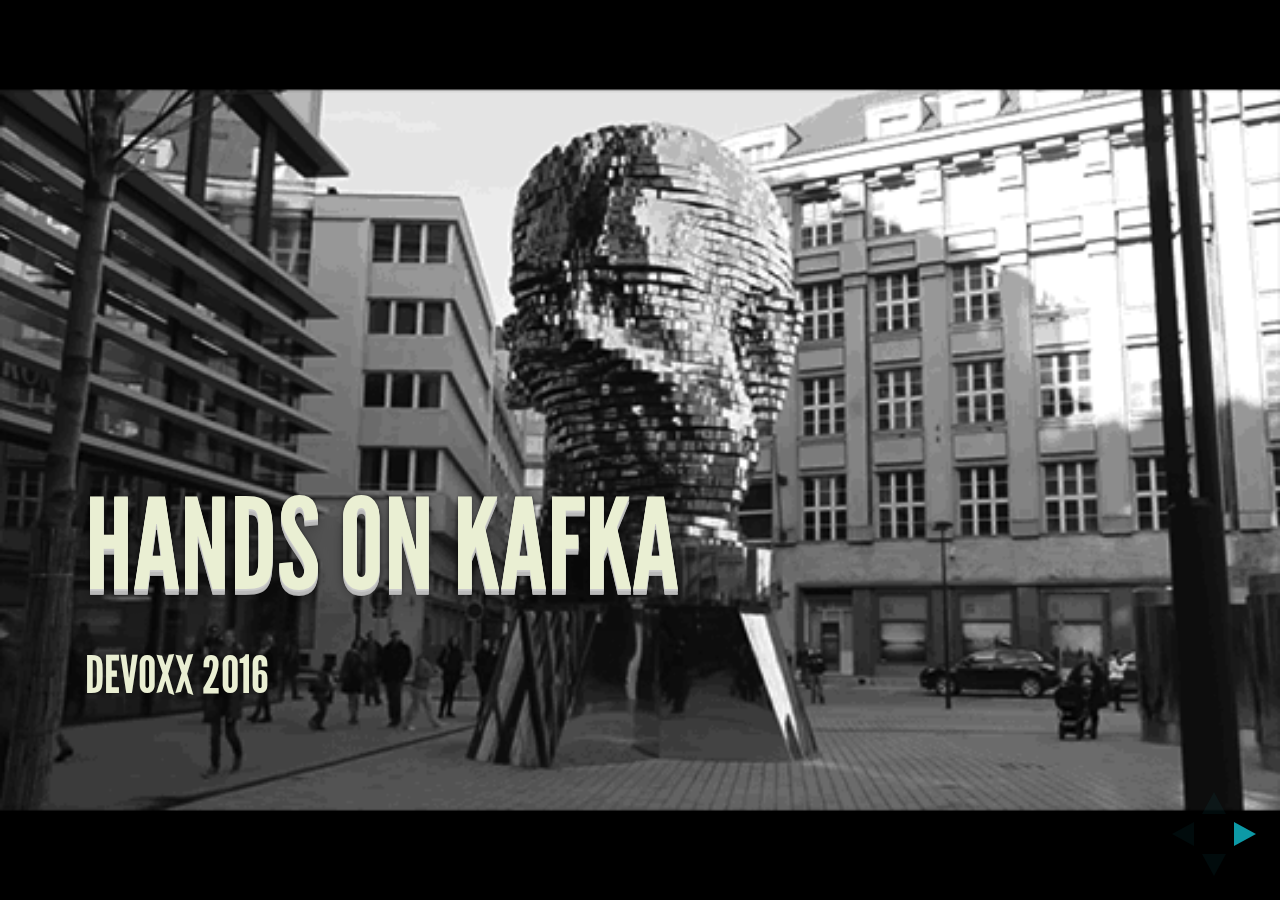
==== commit b0e6baa3: "reveal.js fixes" ====
--- a/reveal.js/index_scala.html
+++ b/reveal.js/index_scala.html
@@ -1,1330 +1,1330 @@
 <!doctype html>
 <html lang="en">
 
-<head>
-    <meta charset="utf-8">
-
-    <title>reveal.js - The HTML Presentation Framework</title>
-
-    <meta name="description" content="A framework for easily creating beautiful presentations using HTML">
-    <meta name="author" content="Hakim El Hattab">
-
-    <meta name="apple-mobile-web-app-capable" content="yes" />
-    <meta name="apple-mobile-web-app-status-bar-style" content="black-translucent" />
-
-    <meta name="viewport" content="width=device-width, initial-scale=1.0, maximum-scale=1.0, user-scalable=no, minimal-ui">
-
-    <link rel="stylesheet" href="css/reveal.css">
-    <link rel="stylesheet" href="css/theme/league.css" id="theme">
-
-    <!-- Code syntax highlighting -->
-    <link rel="stylesheet" href="lib/css/zenburn.css">
-
-    <!-- Printing and PDF exports -->
-    <script>
-        var link = document.createElement( 'link' );
-        link.rel = 'stylesheet';
-        link.type = 'text/css';
-        link.href = window.location.search.match( /print-pdf/gi ) ? 'css/print/pdf.css' : 'css/print/paper.css';
-        document.getElementsByTagName( 'head' )[0].appendChild( link );
-    </script>
-
-    <!--[if lt IE 9]>
-    <script src="lib/js/html5shiv.js"></script>
-    <![endif]-->
-</head>
-
-<body>
-
-<div class="reveal">
-
-    <!-- Any section element inside of this container is displayed as a slide -->
-    <div class="slides">
-        <section data-background="img/u7EGEeEmpR43e.gif">
-            <br />
-            <br />
-            <br />
-            <br />
-            <br />
-            <br />
-            <br />
-            <br />
-            <h1>Hands on Kafka</h1>
-            <h3>Devoxx 2016</h3>
-        </section>
-
-        <section>
-            <h2>Infrastructure</h2>
-            <section data-background="img/lIk6BF7Vj9XcA.gif">
-                <p>Préparons nous</p>
-            </section>
-            <section>
-                <p>Copier l'install de Kafka sur votre machine depuis la clé fournie.</p>
-            </section>
-            <section>
-                <p>Par la suite, les commandes exécutées supposent que vous êtes avec un terminal dans ce répertoire.</p>
-            </section>
-            <section>
-                <p>Pensez à démarrer 5 à 6 sessions de terminal dans ce répertoire.</p>
-            </section>
-        </section>
-
-        <section>
-            <h2>Zookeeper</h2>
-            <section data-background="http://metrouk2.files.wordpress.com/2011/03/article-1299702341820-0057fc54000004b0-402932_636x389.jpg"></section>
-            <section>
-                <p>Zookeeper sert à la coordination de Kafka.</p>
-            </section>
-            <section>
-                <p>Il faut donc le démarrer en premier.</p>
-                <p>Pour les besoins de l'atelier, un seul noeud suffit.</p>
-            </section>
-            <section>
-                <h3>Démarrons 1 noeud Zookeeper</h3>
-                <pre><code class="hljs" data-trim>./bin/zookeeper-server-start.sh config/zookeeper.properties</code></pre>
-            </section>
-            <section>
-                <h3>Testons</h3>
+	<head>
+		<meta charset="utf-8">
+
+		<title>reveal.js - The HTML Presentation Framework</title>
+
+		<meta name="description" content="A framework for easily creating beautiful presentations using HTML">
+		<meta name="author" content="Hakim El Hattab">
+
+		<meta name="apple-mobile-web-app-capable" content="yes" />
+		<meta name="apple-mobile-web-app-status-bar-style" content="black-translucent" />
+
+		<meta name="viewport" content="width=device-width, initial-scale=1.0, maximum-scale=1.0, user-scalable=no, minimal-ui">
+
+		<link rel="stylesheet" href="css/reveal.css">
+		<link rel="stylesheet" href="css/theme/league.css" id="theme">
+
+		<!-- Code syntax highlighting -->
+		<link rel="stylesheet" href="lib/css/zenburn.css">
+
+		<!-- Printing and PDF exports -->
+		<script>
+			var link = document.createElement( 'link' );
+			link.rel = 'stylesheet';
+			link.type = 'text/css';
+			link.href = window.location.search.match( /print-pdf/gi ) ? 'css/print/pdf.css' : 'css/print/paper.css';
+			document.getElementsByTagName( 'head' )[0].appendChild( link );
+		</script>
+
+		<!--[if lt IE 9]>
+		<script src="lib/js/html5shiv.js"></script>
+		<![endif]-->
+	</head>
+
+	<body>
+
+		<div class="reveal">
+
+			<!-- Any section element inside of this container is displayed as a slide -->
+			<div class="slides">
+				<section data-background="img/u7EGEeEmpR43e.gif">
+                    <br />
+                    <br />
+                    <br />
+                    <br />
+                    <br />
+                    <br />
+                    <br />
+                    <br />
+					<h1>Hands on Kafka</h1>
+                    <h3>Devoxx 2016</h3>
+				</section>
+
+				<section>
+					<h2>Infrastructure</h2>
+					<section data-background="img/lIk6BF7Vj9XcA.gif">
+						<p>Préparons nous</p>
+					</section>
+					<section>
+						<p>Copier l'install de Kafka sur votre machine depuis la clé fournie.</p>
+					</section>
+					<section>
+						<p>Par la suite, les commandes exécutées supposent que vous êtes avec un terminal dans ce répertoire.</p>
+					</section>
+					<section>
+						<p>Pensez à démarrer 5 à 6 sessions de terminal dans ce répertoire.</p>
+					</section>
+				</section>
+
+				<section>
+					<h2>Zookeeper</h2>
+                    <section data-background="http://metrouk2.files.wordpress.com/2011/03/article-1299702341820-0057fc54000004b0-402932_636x389.jpg"></section>
+					<section>
+						<p>Zookeeper sert à la coordination de Kafka.</p>
+					</section>
+					<section>
+						<p>Il faut donc le démarrer en premier.</p>
+						<p>Pour les besoins de l'atelier, un seul noeud suffit.</p>
+					</section>
+					<section>
+						<h3>Démarrons 1 noeud Zookeeper</h3>
+						<pre><code class="hljs" data-trim>./bin/zookeeper-server-start.sh config/zookeeper.properties</code></pre>
+					</section>
+					<section>
+						<h3>Testons</h3>
 						<pre><code class="hljs" data-trim>
-                            telnet 127.0.0.1 2181
-
-                            Trying 127.0.0.1...
-                            Connected to localhost.
-                            Escape character is '^]'.
+telnet 127.0.0.1 2181
+
+Trying 127.0.0.1...
+Connected to localhost.
+Escape character is '^]'.
+						</code></pre>
+					</section>
+				</section>
+
+				<section>
+					<h2 style="color: #0d99a5">Kafka</h2>
+                    <section data-background="https://alyoop2.files.wordpress.com/2015/01/kafka-bug.jpg">
+                    </section>
+					<section>
+						<p>Ce sont ces noeuds qui vont gérer le stockage des messages et leur distribution.</p>
+					</section>
+					<section>
+						<h3>Modification de la configuration du serveur</h3>
+						<pre><code class="hljs" data-trim>
+//Changez la configuration par défaut avec 4 partitions
+vi config/server.properties
+...
+num.partitions=4
+...
+						</code></pre>
+					</section>
+					<section>
+						<h3>Création de deux fichiers de configuration</h3>
+						<pre><code class="hljs" data-trim>
+//Copiez le fichier dans deux fichiers séparés, un par broker
+cp config/server.properties config/server-1.properties
+cp config/server.properties config/server-2.properties
+						</code></pre>
+					</section>
+					<section>
+						<h3>Configuration du noeud 1</h3>
+						<p>server-1.properties</p>
+						<pre><code class="hljs" data-trim>
+// Éditez le fichier config/server-1.properties pour changer son id,
+// son port et son répertoire de travail
+vi config/server-1.properties
+...
+broker.id=1
+...
+listeners=PLAINTEXT://:9092
+...
+log.dirs=/tmp/kafka-logs-1
+...
+zookeeper.connect=localhost:2181
+...
+						</code></pre>
+					</section>
+					<section>
+						<h3>Configuration du noeud 2</h3>
+						<p>server-2.properties</p>
+						<pre><code class="hljs" data-trim>
+//Éditez le fichier config/server-2.properties pour changer son id,
+//son port et son répertoire de travail
+vi config/server-2.properties
+...
+broker.id=2
+...
+listeners=PLAINTEXT://:9093
+...
+log.dirs=/tmp/kafka-logs-2
+...
+zookeeper.connect=localhost:2181
+...
+						</code></pre>
+					</section>
+					<section>
+						<h3>Démarrons les deux noeuds</h3>
+						<pre><code class="hljs" data-trim>
+//Broker 1
+//Lancez le noeud
+./bin/kafka-server-start.sh config/server-1.properties
+
+...
+
+//Broker 2
+//Lancez le noeud
+./bin/kafka-server-start.sh config/server-2.properties
+						</code></pre>
+					</section>
+					<section>
+						<h3>Testons</h3>
+						<pre><code class="hljs" data-trim>
+//Connectez vous à Zookeper
+./bin/zookeeper-shell.sh 127.0.0.1:2181
+
+//Vérifiez les ids des brokers
+ls /brokers/ids
+
+//Vérifiez le port du broker1
+get /brokers/ids/1
+
+//Vérifiez le port du broker2
+get /brokers/ids/2
+						</code></pre>
+					</section>
+				</section>
+
+				<section>
+					<h2>Kafka CLI</h2>
+                    <section data-background="https://i.imgur.com/hw9cmbg.png"></section>
+					<section>
+						<p>Nous allons créer un topic pour cet atelier. Il sera répliqué deux fois avec 4 partitions.</p>
+					</section>
+					<section>
+						<h3>Création du topic 'devoxx'</h3>
+						<pre><code class="hljs" data-trim>
+./bin/kafka-topics.sh --create --topic devoxx \
+--partition 4 --replication-factor 2 --zookeeper 127.0.0.1:2181
+						</code></pre>
+					</section>
+					<section>
+						<p>Vous remarquerez que nous ne discutons pas directement avec Kafka mais seulement avec Zookeeper.</p>
+						<p>Kafka est par nature distribué, chaque broker surveille Zookeeper. L'ensemble se coordonne ensuite pour avec un état cohérent.</p>
+					</section>
+					<section>
+						<h3>Vérification</h3>
+						<pre><code class="hljs" data-trim>
+./bin/kafka-topics.sh --describe  --topic devoxx --zookeeper 127.0.0.1:2181
+
+Topic:devoxx  PartitionCount:4  ReplicationFactor:2 Configs:
+  Topic: devoxx	Partition: 0  Leader: 1	Replicas: 1,2  Isr: 1,2
+  Topic: devoxx	Partition: 1  Leader: 2	Replicas: 2,1  Isr: 2,1
+  Topic: devoxx	Partition: 2  Leader: 1	Replicas: 1,2  Isr: 1,2
+  Topic: devoxx	Partition: 3  Leader: 2	Replicas: 2,1  Isr: 2,1
+						</code></pre>
+						<p>Dans ce cas, les partitions 0 et 2 sont gérées par le broker 1, 1 et 3 par le broker 2.</p>
+						<p>Toutes les partitions ont des replicas "In sync" dans les deux brokers.</p>
+					</section>
+					<section>
+						<h3>Lancement d'un consommateur</h3>
+						<pre><code class="hljs" data-trim>
+./bin/kafka-console-consumer.sh --topic devoxx --zookeeper 127.0.0.1:2181
+						</code></pre>
+						<p>Rien ne se passe pour l'instant car il n'y a pas de production de données.</p>
+					</section>
+                    <section>
+                        <h3>Lancement d'un producteur</h3>
+						<pre><code class="hljs" data-trim>
+./bin/kafka-console-producer.sh --topic devoxx --broker-list 127.0.0.1:9092,127.0.0.1:9093
                         </code></pre>
-            </section>
-        </section>
-
-        <section>
-            <h2 style="color: #0d99a5">Kafka</h2>
-            <section data-background="https://alyoop2.files.wordpress.com/2015/01/kafka-bug.jpg">
-            </section>
-            <section>
-                <p>Ce sont ces noeuds qui vont gérer le stockage des messages et leur distribution.</p>
-            </section>
-            <section>
-                <h3>Modification de la configuration du serveur</h3>
-						<pre><code class="hljs" data-trim>
-                            //Changez la configuration par défaut avec 4 partitions
-                            vi config/server.properties
-                            ...
-                            num.partitions=4
-                            ...
+                        <p>Vous remarquerez cette fois que nous avons donné en paramètre la liste des brokers et pas de zookeeper.</p>
+                    </section>
+                    <section>
+                        <p>Saississez des messages séparés par ENTER. Ils doivent apparaître dans la session du consommateur.</p>
+                    </section>
+                    <section>
+                        <h3>Stockage des données</h3>
+                        <pre><code class="hljs" data-trim>
+ls -l /tmp/kafka-logs-1 /tmp/kafka-logs-2
+
+/tmp/kafka-logs-1:
+total 16
+.
+..
+devoxx-0
+devoxx-1
+devoxx-2
+devoxx-3
+
+/tmp/kafka-logs-2:
+total 16
+.
+..
+devoxx-0
+devoxx-1
+devoxx-2
+devoxx-3
                         </code></pre>
-            </section>
-            <section>
-                <h3>Création de deux fichiers de configuration</h3>
-						<pre><code class="hljs" data-trim>
-                            //Copiez le fichier dans deux fichiers séparés, un par broker
-                            cp config/server.properties config/server-1.properties
-                            cp config/server.properties config/server-2.properties
+                    </section>
+                    <section>
+                        <h3>Stockage des données</h3>
+                        <pre><code class="hljs" data-trim>
+ls -l /tmp/kafka-logs-*/devoxx-*/*
+
+/tmp/kafka-logs-1/devoxx-1/00000000000000000000.index
+/tmp/kafka-logs-1/devoxx-1/00000000000000000000.log
+/tmp/kafka-logs-1/devoxx-3/00000000000000000000.index
+/tmp/kafka-logs-1/devoxx-3/00000000000000000000.log
+/tmp/kafka-logs-2/devoxx-0/00000000000000000000.index
+/tmp/kafka-logs-2/devoxx-0/00000000000000000000.log
+/tmp/kafka-logs-2/devoxx-2/00000000000000000000.index
+/tmp/kafka-logs-2/devoxx-2/00000000000000000000.log
                         </code></pre>
-            </section>
-            <section>
-                <h3>Configuration du noeud 1</h3>
-                <p>server-1.properties</p>
-						<pre><code class="hljs" data-trim>
-                            // Éditez le fichier config/server-1.properties pour changer son id,
-                            // son port et son répertoire de travail
-                            vi config/server-1.properties
-                            ...
-                            broker.id=1
-                            ...
-                            listeners=PLAINTEXT://:9092
-                            ...
-                            log.dirs=/tmp/kafka-logs-1
-                            ...
-                            zookeeper.connect=localhost:2181
-                            ...
+                        <p>Dans chaque partition, un fichier a été créé pour indexer les données et les stocker.</p>
+                    </section>
+                    <section>
+                        <pre><code class="hljs" data-trim>
+cat /tmp/kafka-logs-*/devoxx-*/*.log
+p_N����Bonjour devoxxp_N����Bonjour devoxxp_N����Bonjour devoxx�������phae�[^<����ahize%
                         </code></pre>
-            </section>
-            <section>
-                <h3>Configuration du noeud 2</h3>
-                <p>server-2.properties</p>
-						<pre><code class="hljs" data-trim>
-                            //Éditez le fichier config/server-2.properties pour changer son id,
-                            //son port et son répertoire de travail
-                            vi config/server-2.properties
-                            ...
-                            broker.id=2
-                            ...
-                            listeners=PLAINTEXT://:9093
-                            ...
-                            log.dirs=/tmp/kafka-logs-2
-                            ...
-                            zookeeper.connect=localhost:2181
-                            ...
+                        <p>Enfin, à l'intérieur des fichiers .log (segments) se trouvent les messages.</p>
+                    </section>
+				</section>
+
+                <section>
+                    <h2>STEP_1</h2>
+                    <h3>Codons un producteur</h3>
+                    <section data-background="http://i.giphy.com/ZPFQVis9WAAcE.gif"></section>
+                    <section>
+                        <p>Nous allons maintenant créer un producteur de données avec du code et l'API 0.9.1.X de Kafka.</p>
+                    </section>
+                    <section>
+                        <p>Écrire dans Kafka consiste à :
+                            <ol>
+                            <li>Configurer et instancier un <i>KafkaProducer</i></li>
+                            <li>Créer des messages de type <i>ProducerRecord</i></li>
+                            <li>Les envoyer à l'aide du <i>KafkaProducer</i> dans le topic Kafka</li>
+                            </ol>
+                        </p>
+                    </section>
+                    <section>
+                        <p>Pour se faire, vous allez devoir suivre les 4 TODOs de la classes <i>fr.xebia.devoxx.kafka.ScalaProducer</i> en suivant les étapes décrites si dessous.</p>
+                        <p>Cette classe est une classe exécutable que vous pouvez lancer depuis Eclipse ou IntelliJ.</p>
+                    </section>
+                </section>
+
+
+                <section data-background-video="http://i.imgur.com/zNJ4r1g.gifv">
+                    <h2>STEP_1_1</h2>
+                    <h3>Instanciation d'un KafkaProducer</h3>
+                    <section></section>
+                    <section>
+                        <p>Instancier un <i>org.apache.kafka.clients.producer.KafkaProducer[K, V]</i> dans la méthode <i>createKafkaProducer</i>.</p>
+                    </section>
+                    <section>
+                        <p>Un producer a besoin d'une Map de propriétés</p>
+                    </section>
+                    <section>
+                        <p>Les 3 propriétés obligatoires sont : </p>
+                    </section>
+                    <section>
+                        <p><i>bootstrap.servers</i></p>
+                        <p>Liste de host:port, séparés par des virgules, pour se connecter aux brokers Kafka. Pas besoin, de mettre la liste complète des brokers. Néanmoins c'est une bonne pratique d'en mettre au moins deux pour que votre producer soit tolérant à la panne d'un broker.</p>
+                    </section>
+                    <section>
+                        <p><i>key.serializer</i> / <i>value.serializer</i></p>
+                        <p>Les brokers Kafka manipulent les clés et valeurs des messages sous forme de byte arrays.</p>
+                        <p>Mettre comme valeur le nom complet d'un classe qui implémente l'interface <i>org.apache.kafka.common.serialization.Serializer</i>.<p>
+                    </section>
+                    <section>
+                        <p>Le producer utilisera cette classe pour "serialiser" les objets java des clés et valeurs des messages sous forme de byte arrays.</p>
+                        <p>Dans cet exercice nous manipulerons des messages avec des clés et des valeurs de types String.</p>
+                        <p>N.B. : key.serializer est obligatoire même si on envoie des messages sans clés.</p>
+                    </section>
+                    <section>
+                        <h4>Implémentez la section 1_1</h4>
+                    </section>
+                    <section>
+                        <h4>Solution</h4>
+                    </section>
+                    <section>
+                        <pre><code class="hljs" data-trim>
+private def createKafkaProducer(): KafkaProducer[String, String] = {
+    import scala.collection.JavaConversions._
+    val props = Map(
+    "bootstrap.servers" -> "localhost:9092,localhost:9093",
+    "value.serializer" -> "org.apache.kafka.common.serialization.StringSerializer",
+    "key.serializer" -> "org.apache.kafka.common.serialization.StringSerializer"
+    )
+    new KafkaProducer[String, String](props)
+}</code></pre>
+                    </section>
+                </section>
+
+
+                <section>
+                    <h2>STEP_1_2</h2>
+                    <h3>Écriture dans le topic</h3>
+                    <section></section>
+                    <section>
+                        <p>Explorez l'API de <i>KafkaProducer</i> et <i>ProducerRecord</i> et envoyez un message (<i>ProducerRecord[K, V]</i>) sur le topic <i>devoxx</i>.</p>
+                    </section>
+                    <section>
+                        <p>Vous trouverez une méthode <i>produceData</i> qui produit un message avec le timestamp + la charge moyenne de votre machine.</p>
+                    </section>
+                    <section>
+                        <p>Dans la boucle infinie de la méthode <i>main</i> du ScalaProducer : créer un <i>ProducerRecord[String, String]</i> possédant uniquement une valeur (pas de clé) générée à l'aide de la méthode <i>produceData</i></p>
+                        <p>Appeler ensuite la méthode <i>fireAndForget</i> en passant en paramètres le <i>KafkaProducer</i> et le <i>ProducerRecord</i>.</p>
+                    </section>
+                    <section>
+                        <p>Dans la méthode <i>fireAndForget</i> du ScalaProducer : envoyer le message aux brokers Kafka de manière asynchrone et sans callback.</p>
+                    </section>
+                    <section>
+                        <h4>Implémentez la section 1_2</h4>
+                    </section>
+                    <section>
+                        <h4>Solution</h4>
+                    </section>
+                    <section>
+                        <pre><code class="hljs" data-trim>
+def main(args: Array[String]) {
+    // instanciation du KafkaProducer
+    val producer = createKafkaProducer()
+
+    // écriture
+    while (true) {
+        val message: String = produceData()
+        val record: ProducerRecord[String, String] = new ProducerRecord[String, String]("devoxx", message)
+        fireAndForget(producer, record)
+        Thread.sleep(1000)
+    }
+}</code></pre>
+                    </section>
+                    <section>
+                        <pre><code class="hljs" data-trim>
+private def fireAndForget(producer: KafkaProducer[String, String], record: ProducerRecord[String, String]) {
+    try {
+        producer.send(record)
+    } catch {
+        case e: Exception =>
+        // only catch exception before sending message
+        e.printStackTrace()
+    }
+}</code></pre>
+                    </section>
+                    <section>
+                        <p>Vous pouvez lancer la classe ScalaProducer</p>
+                    </section>
+                    <section>
+                        <p>Vérifier que le kafka-console-consumer lancé dans l'exercice précédent reçoit bien les messages envoyés par notre ScalaProducer</p>
+                        <pre><code class="hljs" data-trim>
+2015-10-20T16:11:17.412Z: avg_load: 2.81005859375
+2015-10-20T16:11:18.934Z: avg_load: 2.81005859375
+2015-10-20T16:11:19.939Z: avg_load: 2.81005859375
+2015-10-20T16:11:20.946Z: avg_load: 2.6650390625
+2015-10-20T16:11:21.951Z: avg_load: 2.6650390625
                         </code></pre>
-            </section>
-            <section>
-                <h3>Démarrons les deux noeuds</h3>
-						<pre><code class="hljs" data-trim>
-                            //Broker 1
-                            //Lancez le noeud
-                            ./bin/kafka-server-start.sh config/server-1.properties
-
-                            ...
-
-                            //Broker 2
-                            //Lancez le noeud
-                            ./bin/kafka-server-start.sh config/server-2.properties
-                        </code></pre>
-            </section>
-            <section>
-                <h3>Testons</h3>
-						<pre><code class="hljs" data-trim>
-                            //Connectez vous à Zookeper
-                            ./bin/zookeeper-shell.sh 127.0.0.1:2181
-
-                            //Vérifiez les ids des brokers
-                            ls /brokers/ids
-
-                            //Vérifiez le port du broker1
-                            get /brokers/ids/1
-
-                            //Vérifiez le port du broker2
-                            get /brokers/ids/2
-                        </code></pre>
-            </section>
-        </section>
-
-        <section>
-            <h2>Kafka CLI</h2>
-            <section data-background="https://i.imgur.com/hw9cmbg.png"></section>
-            <section>
-                <p>Nous allons créer un topic pour cet atelier. Il sera répliqué deux fois avec 4 partitions.</p>
-            </section>
-            <section>
-                <h3>Création du topic 'devoxx'</h3>
-						<pre><code class="hljs" data-trim>
-                            ./bin/kafka-topics.sh --create --topic devoxx \
-                            --partition 4 --replication-factor 2 --zookeeper 127.0.0.1:2181
-                        </code></pre>
-            </section>
-            <section>
-                <p>Vous remarquerez que nous ne discutons pas directement avec Kafka mais seulement avec Zookeeper.</p>
-                <p>Kafka est par nature distribué, chaque broker surveille Zookeeper. L'ensemble se coordonne ensuite pour avec un état cohérent.</p>
-            </section>
-            <section>
-                <h3>Vérification</h3>
-						<pre><code class="hljs" data-trim>
-                            ./bin/kafka-topics.sh --describe  --topic devoxx --zookeeper 127.0.0.1:2181
-
-                            Topic:devoxx  PartitionCount:4  ReplicationFactor:2 Configs:
-                            Topic: devoxx	Partition: 0  Leader: 1	Replicas: 1,2  Isr: 1,2
-                            Topic: devoxx	Partition: 1  Leader: 2	Replicas: 2,1  Isr: 2,1
-                            Topic: devoxx	Partition: 2  Leader: 1	Replicas: 1,2  Isr: 1,2
-                            Topic: devoxx	Partition: 3  Leader: 2	Replicas: 2,1  Isr: 2,1
-                        </code></pre>
-                <p>Dans ce cas, les partitions 0 et 2 sont gérées par le broker 1, 1 et 3 par le broker 2.</p>
-                <p>Toutes les partitions ont des replicas "In sync" dans les deux brokers.</p>
-            </section>
-            <section>
-                <h3>Lancement d'un consommateur</h3>
-						<pre><code class="hljs" data-trim>
-                            ./bin/kafka-console-consumer.sh --topic devoxx --zookeeper 127.0.0.1:2181
-                        </code></pre>
-                <p>Rien ne se passe pour l'instant car il n'y a pas de production de données.</p>
-            </section>
-            <section>
-                <h3>Lancement d'un producteur</h3>
-						<pre><code class="hljs" data-trim>
-                            ./bin/kafka-console-producer.sh --topic devoxx --broker-list 127.0.0.1:9092,127.0.0.1:9093
-                        </code></pre>
-                <p>Vous remarquerez cette fois que nous avons donné en paramètre la liste des brokers et pas de zookeeper.</p>
-            </section>
-            <section>
-                <p>Saississez des messages séparés par ENTER. Ils doivent apparaître dans la session du consommateur.</p>
-            </section>
-            <section>
-                <h3>Stockage des données</h3>
-                        <pre><code class="hljs" data-trim>
-                            ls -l /tmp/kafka-logs-1 /tmp/kafka-logs-2
-
-                            /tmp/kafka-logs-1:
-                            total 16
-                            .
-                            ..
-                            devoxx-0
-                            devoxx-1
-                            devoxx-2
-                            devoxx-3
-
-                            /tmp/kafka-logs-2:
-                            total 16
-                            .
-                            ..
-                            devoxx-0
-                            devoxx-1
-                            devoxx-2
-                            devoxx-3
-                        </code></pre>
-            </section>
-            <section>
-                <h3>Stockage des données</h3>
-                        <pre><code class="hljs" data-trim>
-                            ls -l /tmp/kafka-logs-*/devoxx-*/*
-
-                            /tmp/kafka-logs-1/devoxx-1/00000000000000000000.index
-                            /tmp/kafka-logs-1/devoxx-1/00000000000000000000.log
-                            /tmp/kafka-logs-1/devoxx-3/00000000000000000000.index
-                            /tmp/kafka-logs-1/devoxx-3/00000000000000000000.log
-                            /tmp/kafka-logs-2/devoxx-0/00000000000000000000.index
-                            /tmp/kafka-logs-2/devoxx-0/00000000000000000000.log
-                            /tmp/kafka-logs-2/devoxx-2/00000000000000000000.index
-                            /tmp/kafka-logs-2/devoxx-2/00000000000000000000.log
-                        </code></pre>
-                <p>Dans chaque partition, un fichier a été créé pour indexer les données et les stocker.</p>
-            </section>
-            <section>
-                        <pre><code class="hljs" data-trim>
-                            cat /tmp/kafka-logs-*/devoxx-*/*.log
-                            p_N����Bonjour devoxxp_N����Bonjour devoxxp_N����Bonjour devoxx�������phae�[^<����ahize%
-                        </code></pre>
-                <p>Enfin, à l'intérieur des fichiers .log (segments) se trouvent les messages.</p>
-            </section>
-        </section>
-
-        <section>
-            <h2>STEP_1</h2>
-            <h3>Codons un producteur</h3>
-            <section data-background="http://i.giphy.com/ZPFQVis9WAAcE.gif"></section>
-            <section>
-                <p>Nous allons maintenant créer un producteur de données avec du code et l'API 0.9.1.X de Kafka.</p>
-            </section>
-            <section>
-                <p>Écrire dans Kafka consiste à :
-                <ol>
-                    <li>Configurer et instancier un <i>KafkaProducer</i></li>
-                    <li>Créer des messages de type <i>ProducerRecord</i></li>
-                    <li>Les envoyer à l'aide du <i>KafkaProducer</i> dans le topic Kafka</li>
-                </ol>
-                </p>
-            </section>
-            <section>
-                <p>Pour se faire, vous allez devoir suivre les 4 TODOs de la classes <i>fr.xebia.devoxx.kafka.ScalaProducer</i> en suivant les étapes décrites si dessous.</p>
-                <p>Cette classe est une classe exécutable que vous pouvez lancer depuis Eclipse ou IntelliJ.</p>
-            </section>
-        </section>
-
-
-        <section data-background-video="http://i.imgur.com/zNJ4r1g.gifv">
-            <h2>STEP_1_1</h2>
-            <h3>Instanciation d'un KafkaProducer</h3>
-            <section></section>
-            <section>
-                <p>Instancier un <i>org.apache.kafka.clients.producer.KafkaProducer[K, V]</i> dans la méthode <i>createKafkaProducer</i>.</p>
-            </section>
-            <section>
-                <p>Un producer a besoin d'une Map de propriétés</p>
-            </section>
-            <section>
-                <p>Les 3 propriétés obligatoires sont : </p>
-            </section>
-            <section>
-                <p><i>bootstrap.servers</i></p>
-                <p>Liste de host:port, séparés par des virgules, pour se connecter aux brokers Kafka. Pas besoin, de mettre la liste complète des brokers. Néanmoins c'est une bonne pratique d'en mettre au moins deux pour que votre producer soit tolérant à la panne d'un broker.</p>
-            </section>
-            <section>
-                <p><i>key.serializer</i> / <i>value.serializer</i></p>
-                <p>Les brokers Kafka manipulent les clés et valeurs des messages sous forme de byte arrays.</p>
-                <p>Mettre comme valeur le nom complet d'un classe qui implémente l'interface <i>org.apache.kafka.common.serialization.Serializer</i>.<p>
-            </section>
-            <section>
-                <p>Le producer utilisera cette classe pour "serialiser" les objets java des clés et valeurs des messages sous forme de byte arrays.</p>
-                <p>Dans cet exercice nous manipulerons des messages avec des clés et des valeurs de types String.</p>
-                <p>N.B. : key.serializer est obligatoire même si on envoie des messages sans clés.</p>
-            </section>
-            <section>
-                <h4>Implémentez la section 1_1</h4>
-            </section>
-            <section>
-                <h4>Solution</h4>
-            </section>
-            <section>
-                        <pre><code class="hljs" data-trim>
-                            private def createKafkaProducer(): KafkaProducer[String, String] = {
-                            import scala.collection.JavaConversions._
-                            val props = Map(
-                            "bootstrap.servers" -> "localhost:9092,localhost:9093",
-                            "value.serializer" -> "org.apache.kafka.common.serialization.StringSerializer",
-                            "key.serializer" -> "org.apache.kafka.common.serialization.StringSerializer"
-                            )
-                            new KafkaProducer[String, String](props)
-                            }</code></pre>
-            </section>
-        </section>
-
-
-        <section>
-            <h2>STEP_1_2</h2>
-            <h3>Écriture dans le topic</h3>
-            <section></section>
-            <section>
-                <p>Explorez l'API de <i>KafkaProducer</i> et <i>ProducerRecord</i> et envoyez un message (<i>ProducerRecord[K, V]</i>) sur le topic <i>devoxx</i>.</p>
-            </section>
-            <section>
-                <p>Vous trouverez une méthode <i>produceData</i> qui produit un message avec le timestamp + la charge moyenne de votre machine.</p>
-            </section>
-            <section>
-                <p>Dans la boucle infinie de la méthode <i>main</i> du ScalaProducer : créer un <i>ProducerRecord[String, String]</i> possédant uniquement une valeur (pas de clé) générée à l'aide de la méthode <i>produceData</i></p>
-                <p>Appeler ensuite la méthode <i>fireAndForget</i> en passant en paramètres le <i>KafkaProducer</i> et le <i>ProducerRecord</i>.</p>
-            </section>
-            <section>
-                <p>Dans la méthode <i>fireAndForget</i> du ScalaProducer : envoyer le message aux brokers Kafka de manière asynchrone et sans callback.</p>
-            </section>
-            <section>
-                <h4>Implémentez la section 1_2</h4>
-            </section>
-            <section>
-                <h4>Solution</h4>
-            </section>
-            <section>
-                        <pre><code class="hljs" data-trim>
-                            def main(args: Array[String]) {
-                            // instanciation du KafkaProducer
-                            val producer = createKafkaProducer()
-
-                            // écriture
-                            while (true) {
-                            val message: String = produceData()
-                            val record: ProducerRecord[String, String] = new ProducerRecord[String, String]("devoxx", message)
-                            fireAndForget(producer, record)
-                            Thread.sleep(1000)
-                            }
-                            }</code></pre>
-            </section>
-            <section>
-                        <pre><code class="hljs" data-trim>
-                            private def fireAndForget(producer: KafkaProducer[String, String], record: ProducerRecord[String, String]) {
-                            try {
-                            producer.send(record)
-                            } catch {
-                            case e: Exception =>
-                            // only catch exception before sending message
-                            e.printStackTrace()
-                            }
-                            }</code></pre>
-            </section>
-            <section>
-                <p>Vous pouvez lancer la classe ScalaProducer</p>
-            </section>
-            <section>
-                <p>Vérifier que le kafka-console-consumer lancé dans l'exercice précédent reçoit bien les messages envoyés par notre ScalaProducer</p>
-                        <pre><code class="hljs" data-trim>
-                            2015-10-20T16:11:17.412Z: avg_load: 2.81005859375
-                            2015-10-20T16:11:18.934Z: avg_load: 2.81005859375
-                            2015-10-20T16:11:19.939Z: avg_load: 2.81005859375
-                            2015-10-20T16:11:20.946Z: avg_load: 2.6650390625
-                            2015-10-20T16:11:21.951Z: avg_load: 2.6650390625
-                        </code></pre>
-            </section>
-            <section>
-                <p>Dans la boucle infinie de la méthode <i>main</i>, <i>Thread.sleep(1000)</i> est juste là pour ne pas saturer le système. Essayer de changer sa valeur pour voir la différence sur la charge sur votre système.</p>
-            </section>
-        </section>
-
-        <section>
-            <h2>STEP_1_3</h2>
-            <h3>Écriture synchrone</h3>
-            <section></section>
-            <section>
-                <p>La méthode send du <i>KafkaProducer</i> renvoit une Future</p>
-            </section>
-            <section>
-                <p>Dans la boucle infinie de la méthode <i>main</i> du ScalaProducer : Modifier l'appel à <i>fireAndForget</i> par un appel à <i>sendSynchronously</i></p>
-            </section>
-            <section>
-                <p>Dans la méthode <i>sendSynchronously</i> du ScalaProducer : envoyer le message aux brokers Kafka de manière synchrone en bloquant sur la future à l'aide de la méthode <i>get()</i>.</p>
-            </section>
-            <section>
-                <h4>Implémentez la section 1_3</h4>
-            </section>
-            <section>
-                <h4>Solution</h4>
-            </section>
-            <section>
-                        <pre><code class="hljs" data-trim>
-                            private def sendSynchronously(producer: KafkaProducer[String, String], record: ProducerRecord[String, String]) {
-                            try {
-                            producer.send(record).get
-                            } catch {
-                            case e: Exception =>
-                            // catch all exceptions
-                            e.printStackTrace()
-                            }
-                            }</code></pre>
-            </section>
-        </section>
-
-        <section>
-            <h2>STEP_1_4</h2>
-            <h3>Écriture asynchrone</h3>
-            <section></section>
-            <section>
-                <p>Il est possible d'envoyer des messages auxx brokers Kafka de manière asynchrone et d'impléménter une méthode de callback qui sera appelée lorsque les brokers Kafka se seront acquitté de l'écriture du message.</p>
-            </section>
-            <section>
-                <p>Dans la boucle infinie de la méthode <i>main</i> du <i>ScalaProducer</i> : Modifier l'appel à <i>sendSynchronously</i> par un appel à <i>sendAsynchronously</i></p>
-            </section>
-            <section>
-                <p>Ecrire une classe <i>DemoProducerCallback</i> qui implémente l'interface <i>org.apache.kafka.clients.producer.Callback</i>.</p>
-            </section>
-            <section>
-                <p>Dans cette classe vous devrez implémenter la méthode <i>onCompletion</i> qui possède deux arguments : </p>
-                <p><i>RecordMetadata recordMetadata</i> qui renvoie des informations sur le message en cas de succès</p>
-                <p><i>Exception e</i> qui sera non null en cas d'erreur</p>
-            </section>
-            <section>
-                <p>Afficher simplement la stacktrace en cas d'erreur</p>
-                <p>Afficher dans la console les informations que vous jugerez pertinentes en cas de succès (offset, partition, topic...)</p>
-            </section>
-            <section>
-                <p>Dans la méthode <i>sendAsynchronously</i> du <i>ScalaProducer</i> : envoyer le message aux brokers Kafka de manière asynchrone en passant en paramètre une instance de <i>DemoProducerCallback</i>.</p>
-            </section>
-            <section>
-                <h4>Implémentez la section 1_4</h4>
-            </section>
-            <section>
-                <h4>Solution</h4>
-            </section>
-            <section>
-                        <pre><code class="hljs" data-trim>
-                            private def sendAsynchronously(producer: KafkaProducer[String, String], record: ProducerRecord[String, String]) {
-                            producer.send(record, new DemoProducerCallback())
-                            }</code></pre>
-            </section>
-            <section>
-                        <pre><code class="hljs" data-trim>
-                            class DemoProducerCallback extends Callback {
-                            def onCompletion(recordMetadata: RecordMetadata, e: Exception) {
-                            if (e != null) {
-                            e.printStackTrace()
-                            } else if (recordMetadata != null) {
-                            println(s"message ${recordMetadata.offset} sent to partition ${recordMetadata.partition} of topic ${recordMetadata.topic}")
-                            }
-                            }
-                            }</code></pre>
-            </section>
-        </section>
-
-        <section>
-            <h2>STEP_2</h2>
-            <h3>Codons un consommateur</h3>
-            <section data-background="http://i.giphy.com/SFRhYgSElTfvG.gif"></section>
-            <section>
-                <p>En suivant la même démarche, nous allons coder un consommateur Kafka à l'aide de la nouvelle API introduite avec la version 0.9.</p>
-            </section>
-            <section>
-                <p>Cette fois, nous allons travailler sur la classe <i>fr.xebia.devoxx.kafka.ScalaConsumer</i>.</p>
-            </section>
-            <section>
-                <p>Lire avec ce consommateur depuis Kafka consiste à :
-                <ol>
-                    <li>Configurer et instancier un <i>KafkaConsumer</i></li>
-                    <li>Abonner ce producer à un(ou des) topic(s)</li>
-                    <li>Obtenir des messages de type <i>ConsumerRecords</i> de ce topic</li>
-                    <li>Persister les offsets des partitions du topic consommées</li>
-                </ol>
-                </p>
-            </section>
-            <section>
-                <p>Pour se faire, vous allez devoir suivre les 6 TODOs de la classes <i>fr.xebia.devoxx.kafka.ScalaConsumer</i> en suivant les étapes décrites si dessous.</p>
-                <p>Cette classe est une classe exécutable que vous pouvez lancer depuis Eclipse ou IntelliJ.</p>
-            </section>
-        </section>
-
-
-        <section>
-            <h2>STEP_2_1</h2>
-            <h3>Instanciation d'un KafkaConsumer</h3>
-            <section></section>
-            <section>
-                <p>Instancier un <i>org.apache.kafka.clients.consumer.KafkaConsumer[K, V]</i> dans la méthode <i>createKafkaConsumer</i>.</p>
-            </section>
-            <section>
-                <p>Un consumer a besoin d'une Map de propriétés</p>
-            </section>
-            <section>
-                <p>Les 4 propriétés obligatoires sont : </p>
-            </section>
-            <section>
-                <p><i>bootstrap.servers</i></p>
-                <p>Liste de host:port, séparés par des virgules, pour se connecter aux brokers Kafka. Pas besoin, de mettre la liste complète des brokers. Néanmoins c'est une bonne pratique d'en mettre au moins deux pour que votre producer soit tolérant à la panne d'un broker.</p>
-
-                <p><i>group.id</i></p>
-                <p>L'identifiant du groupe de consommation auquel appartient ce consumer. Mettre une string arbitraire.</p>
-            </section>
-            <section>
-                <p><i>key.deserializer</i> / <i>value.deserializer</i></p>
-                <p>Les brokers Kafka manipulent les clés et valeurs des messages sous forme de byte arrays.</p>
-                <p>Mettre comme valeur le nom complet d'un classe qui implémente l'interface <i>org.apache.kafka.common.serialization.Deserializer</i>.<p>
-            </section>
-            <section>
-                <p>Le consumer utilisera cette classe pour "deserialiser" les byte arrays des clés et valeurs des messages en objets java.</p>
-                <p>Dans cet exercice nous manipulerons des messages avec des clés et des valeurs de types String.</p>
-            </section>
-            <section>
-                <h4>Implémentez la section 2_1</h4>
-            </section>
-            <section>
-                <h4>Solution</h4>
-            </section>
-            <section>
-                        <pre><code class="hljs" data-trim>
-                            private def createKafkaConsumer(): KafkaConsumer[String, String] = {
-                            import scala.collection.JavaConversions._
-                            val props = Map(
-                            "bootstrap.servers" -> "localhost:9092,localhost:9093",
-                            "group.id" -> "whatever",
-                            "key.deserializer" -> "org.apache.kafka.common.serialization.StringDeserializer",
-                            "value.deserializer" -> "org.apache.kafka.common.serialization.StringDeserializer"
-                            )
-                            new KafkaConsumer[String, String](props)
-                            }</code></pre>
-            </section>
-        </section>
-
-
-        <section>
-            <h2>STEP_2_2</h2>
-            <h3>Abonnement au topic et consommation</h3>
-            <section></section>
-            <section>
-                <p>Juste avant la boucle infinie de la méthode <i>main</i></p>
-                <p>Abonner le consumer au topic devoxx à l'aide de la méthode <i>subcribe</i>.</p>
-            </section>
-            <section>
-                <p>Dans la boucle infinie : </p>
-                <p>Récupérer les messages du topic devoxx à l'aide la méthode <i>poll</i>.</p>
-            </section>
-            <section>
-                <p>poll() retourne une collection de <i>ConsumerRecord</i>.</p>
-                <p>Chaque record contient le topic du message, la partition d'où provient le message, l'offset du message dans cette partition, et bien sur la clé et la valeur du message.</p>
-                <p>Itérer sur ces messages pour les afficher à l'aide de la méthode <i>display</i> codée pour vous.</p>
-            </section>
-            <section>
-                <p>poll() prend en paramètre un en entier représentant un timeout en millisecondes.</p>
-                <p>Ceci indique le temps maximum qu'il faudra à l'appel à cette méthode pour renvoyer un résultat, avec ou sans données.</p>
-            </section>
-            <section>
-                <h4>Implémentez la section 2_2</h4>
-            </section>
-            <section>
-                <h4>Solution</h4>
-            </section>
-            <section>
-                        <pre><code class="hljs" data-trim>
-                            def main(args: Array[String]) {
-                            import scala.collection.JavaConversions._
-                            //configuration d'un consumer
-                            val consumer: KafkaConsumer[String, String] = createKafkaConsumer()
-
-                            // TODO 2_2
-                            consumer.subscribe(Collections.singletonList("devoxx"), new HandleRebalance())
-                            try {
-                            while (true) {
-                            val records: ConsumerRecords[String, String] = consumer.poll(1000)
-                            for (record <- records) {
-                            display(record)
-                            }
-                            }
-                            } finally {
-                            consumer.close()
-                            }
-                            }</code></pre>
-            </section>
-        </section>
-
-
-        <section>
-            <h2>STEP_2_3</h2>
-            <h3>Auto commit</h3>
-            <section></section>
-            <section>
-                <p>Par defaut un KafkaConsumer va commiter automatiquement les offsets des messages pour chaque partitions consommées</p>
-            </section>
-            <section>
-                <p>Ajouter au properties utilisées lors de la création du KafkaConsumer</p>
-                <p><i>enable.auto.commit</i></p>
-                <p>Indique si le consumer va commiter automatiquement les offsets des messages</p>
-                <p>true par défaut</p>
-            </section>
-            <section>
-                <p><i>auto.commit.interval.ms</i></p>
-                <p>La fréquence de commit en millisecondes. Si auto commit est à true</p>
-                <p>5000 par défaut</p>
-            </section>
-            <section>
-                <p><i>auto.offset.reset</i></p>
-                <p>
-                    Controle le comportement du consumer lorsqu'il commence à lire les messages d'une partition pour laquelle il n'a pas encore commité d'offset :
-                <ul>
-                    <li><i>earliest</i> : consomme les messages depuis le début</li>
-                    <li><i>latest</i> : consomme uniquement les nouveaux messages</li>
-                    <li><i>none</i> : exception si il n'y pas d'offset commité pour ce groupe de consommation</li>
-                </ul>
-                </p>
-            </section>
-            <section>
-                <h4>Solution</h4>
-            </section>
-            <section>
-                        <pre><code class="hljs" data-trim>
-                            private def createKafkaConsumer(): KafkaConsumer[String, String] = {
-                            import scala.collection.JavaConversions._
-                            val props = Map(
-                            "bootstrap.servers" -> "localhost:9092,localhost:9093",
-                            "group.id" -> "whatever",
-                            "key.deserializer" -> "org.apache.kafka.common.serialization.StringDeserializer",
-                            "value.deserializer" -> "org.apache.kafka.common.serialization.StringDeserializer",
-                            "enable.auto.commit" -> "true",
-                            "auto.commit.interval.ms" -> "5000"
-                            )
-                            new KafkaConsumer[String, String](props)
-                            }</code></pre>
-            </section>
-            <section>
-                <p>À ce stage, vous pouvez lancer la classe <i>fr.xebia.devoxx.kafka.ScalaConsumer</i> et voir les messages envoyés par le producer.</p>
-                <p>Vous pouvez donc fermer le consommateur en CLI.</p>
-            </section>
-            <section>
-                <p>Kafka agit comme un broker de messages.</p>
-                <p>Arrêtez le consommateur quelques secondes, relancer le, vous verrez alors que le consommateur reprend depuis le dernier offest commité.</p>
-            </section>
-        </section>
-
-        <section>
-            <h2>STEP_2_4</h2>
-            <h3>Commit manuel synchrone</h3>
-            <section></section>
-            <section>
-                <p>Modifier la properties enable.auto.commit à false</p>
-            </section>
-            <section>
-                <p>Dans la boucle infinie, après l'affichage des messages renvoyés par la méthode <i>poll</i> :</p>
-                <p>appler la méthode <i>manualCommit</i></p>
-            </section>
-            <section>
-                <p>Dans la méthode <i>manualCommit</i></p>
-                <p>Commiter les offsets des partitions consommées de manière synchrone en appelant la méthode <i>commitSync</i> du consumer.</p>
-            </section>
-            <section>
-                <h4>Implémentez la section 2_4</h4>
-            </section>
-            <section>
-                <h4>Solution</h4>
-            </section>
-            <section>
-                        <pre><code class="hljs" data-trim>
-                            private def manualCommit(consumer: KafkaConsumer[String, String]) {
-                            try {
-                            consumer.commitSync()
-                            } catch {
-                            case e: CommitFailedException => e.printStackTrace()
-                            }
-                            }</code></pre>
-            </section>
-        </section>
-
-        <section>
-            <h2>STEP_2_5</h2>
-            <h3>Commit manuel asynchrone</h3>
-            <section></section>
-            <section>
-                <p>Dans la boucle infinie, après l'affichage des messages renvoyés par la méthode <i>poll</i> :</p>
-                <p>appler la méthode <i>manualAsynchronousCommit</i></p>
-            </section>
-            <section>
-                <p>Dans la méthode <i>manualAsynchronousCommit</i></p>
-                <p>Commiter les offsets des partitions consommées de manière asynchrone en appelant la méthode <i>commitAsync</i> du consumer.</p>
-            </section>
-            <section>
-                <p>Passer en paramètre de la méthode <i>commitAsync</i> une lambda implémentant l'inteface <i>org.apache.kafka.clients.consumer.OffsetCommitCallback</i></p>
-            </section>
-            <section>
-                <p>Dans cette classe/lambda vous devrez implémenter la méthode <i>onComplete</i> qui possède deux arguments : </p>
-                <p><i>Map[TopicPartition, OffsetAndMetadata] offsets</i> qui renvoie des informations sur les offsets par partition en cas de succès</p>
-                <p><i>Exception e</i> qui sera non null en cas d'erreur</p>
-            </section>
-            <section>
-                <p>Afficher simplement la stacktrace en cas d'erreur</p>
-                <p>Afficher dans la console les informations que vous jugerez pertinentes en cas de succès (offset, partition, topic...)</p>
-            </section>
-            <section>
-                <h4>Implémentez la section 2_5</h4>
-            </section>
-            <section>
-                <h4>Solution</h4>
-            </section>
-            <section>
-                        <pre><code class="hljs" data-trim>
-                            private def manualAsynchronousCommit(consumer: KafkaConsumer[String, String]) {
-                            import scala.collection.JavaConversions._
-                            consumer.commitAsync {
-                            new OffsetCommitCallback {
-                            override def onComplete(offsets: util.Map[TopicPartition, OffsetAndMetadata], exception: Exception) {
-                            if (exception != null) {
-                            exception.printStackTrace()
-                            } else if (offsets != null) offsets.entrySet().foreach(
-                            entry => {
-                            val topicPartition = entry.getKey
-                            val offsetAndMetadata = entry.getValue
-                            println(s"commited offset ${offsetAndMetadata.offset} for partition ${topicPartition.partition} of topic ${topicPartition.topic}")
-                            }
-                            )
-                            }
-                            }
-                            }
-                            }</code></pre>
-            </section>
-        </section>
-
-        <section>
-            <h2>STEP_2_6</h2>
-            <h3>Consumer Group Rebalance</h3>
-            <section></section>
-            <section>
-                <p>Il est possible de passer un argument supplémentaire à la méthode <i>subscribe</i> du consumer pour executer du code lorqu'un consumer se voit assigner ou revoquer une partition</p>
-            </section>
-            <section>
-                <p>Créer une classe statique privée dans <i>ScalaConsumer</i> implémentant l'interface <i>org.apache.kafka.clients.consumer.ConsumerRebalanceListener</i></p>
-                <p>Dans la méthode <i>onPartitionsAssigned</i> afficher dans la console les partitions assignées</p>
-                <p>Dans la méthode <i>onPartitionsRevoked</i> afficher dans la console les partitions revoquées</p>
-            </section>
-            <section>
-                <p>Modifier l'appel à la méthode <i>subscribe</i> dans le <i>main</i> pour passer en second argument une instance de cette classe.</p>
-            </section>
-            <section>
-                <h4>Implémentez la section 2_6</h4>
-            </section>
-            <section>
-                <h4>Solution</h4>
-            </section>
-            <section>
-                        <pre><code class="hljs" data-trim>
-                            class HandleRebalance extends ConsumerRebalanceListener {
-                            import scala.collection.JavaConversions._
-                            override def onPartitionsAssigned(partitions: util.Collection[TopicPartition]) {
-                            partitions.foreach(topicPartition => println(s"Assigned partition ${topicPartition.partition} of topic ${topicPartition.topic}"))
-                            }
-
-                            override def onPartitionsRevoked(partitions: util.Collection[TopicPartition]) {
-                            partitions.foreach(topicPartition => println(s"Revoked partition ${topicPartition.partition} of topic ${topicPartition.topic}"))
-                            }
-                            }</code></pre>
-            </section>
-            <section>
-                <p>Lancer un consumer -> il se voit attribuer les 4 partitions du topic</p>
-            </section>
-            <section>
-                <p>Lancer un deuxième consumer -> chacun des consumers consomment deux partitions du topic</p>
-            </section>
-            <section>
-                <p>Lancer un troisième consumer -> deux consumers consomment une partition. Le dernier en consomme deux.</p>
-            </section>
-            <section>
-                <p>Lancer un quatrième consumer -> chacun des consumers consomment une partition du topic</p>
-            </section>
-            <section>
-                <p>Lancer un cinquième consumer -> 4 consumers consomment une partition du topic. Le dernier ne fait rien.</p>
-                <p>Le nombre de partition d'un topic determine le parallelisme maximal de consommation!</p>
-            </section>
-            <section>
-                <p>Arreter tous vos consumers</p>
-            </section>
-            <section>
-                <p>Lancer deux consumers : ils consomment chacun deux partitions</p>
-            </section>
-            <section>
-                <p>Arreter un des deux consumers</p>
-                <p>Le consumer restant reprend la consommation des deux partitions consommées par le consumer arrêté...</p>
-                <p>Au bout de 30s par défaut... c'est long</p>
-            </section>
-            <section>
-                <p>C'est dû à la valeur de la property <i>session.timeout.ms</i></p>
-                <p>Elle détermine le temps en millisecondes pendant lequel un consommateur qui a perdu contact avec les brokers Kafka est toujours considérer comme "vivant"</p>
-                <p>Valeur par défaut 30000</p>
-            </section>
-            <section>
-                <p>En appelant la méthode <i>close</i> sur un consumer on libère immédiatement les partitions qui lui été assignées et on provoque un rebalance</p>
-            </section>
-            <section>
-                <p>Copier ce shutdownhook dans la méthode <i>main</i> après la création du consumer</p>
-            </section>
-            <section>
-                        <pre><code class="hljs" data-trim>
-                            final Thread mainThread = Thread.currentThread();
-
-                            Runtime.getRuntime().addShutdownHook(new Thread() {
-                            public void run() {
-                            System.out.println("Starting exit...");
-                            // Note that shutdownhook runs in a separate thread, so the only thing we can safely do to a consumer is wake it up
-                            consumer.wakeup();
-                            try {
-                            mainThread.join();
-                            } catch (InterruptedException e) {
-                            e.printStackTrace();
-                            }
-                            }
-                            });</code></pre>
-            </section>
-            <section>
-                <p>Ce shutdownhook va provoquer une WakeupException dans notre boucle infinie avant l'arrêt de notre application</p>
-                <p>La clause finally de notre méthode main va appeler la méthode <i>close</i> sur notre consumer</p>
-            </section>
-            <section>
-                <p>Lancer à nouveau deux consumers</p>
-                <p>Stopper un des deux consumers</p>
-                <p>Le rebalance est immédiat!</p>
-            </section>
-        </section>
-
-        <section>
-            <h2>STEP_3</h2>
-            <h3>Batch consumer</h3>
-            <section data-background="img/K48x3A2pHglFK.gif"></section>
-            <section>
-                <p>Nous allons coder un consommateur Kafka en mode batch à l'aide de la nouvelle API introduite avec la version 0.9.</p>
-            </section>
-            <section>
-                <p>Cette fois, nous allons travailler sur la classe <i>fr.xebia.devoxx.kafka.ScalaBatchConsumer</i>.</p>
-            </section>
-            <section>
-                <p>Créer un job avec ce consommateur depuis Kafka consiste à :
-                <ol>
-                    <li>Configurer et instancier un <i>KafkaConsumer</i></li>
-                    <li>Assigner les partitions du topic à ce consumer</li>
-                    <li>Assigner un offset pour chaque partition consommée</li>
-                    <li>Obtenir des messages de type <i>ConsumerRecords</i> des partitions</li>
-                </ol>
-                </p>
-            </section>
-            <section>
-                <p>Pour se faire, vous allez devoir suivre les 4 TODOs de la classes <i>fr.xebia.devoxx.kafka.ScalaBatchConsumer</i> en suivant les étapes décrites si dessous.</p>
-                <p>Cette classe est une classe exécutable que vous pouvez lancer depuis Eclipse ou IntelliJ.</p>
-            </section>
-        </section>
-
-        <section>
-            <h2>STEP_3_1</h2>
-            <h3>Instanciation d'un KafkaConsumer</h3>
-            <section></section>
-            <section>
-                <p>Instancier un <i>org.apache.kafka.clients.consumer.KafkaConsumer[K, V]</i> dans la méthode <i>createKafkaConsumer</i>.</p>
-            </section>
-            <section>
-                <p>Pas besoin de commiter les offsets ici : mettre la valeur de la property enable.auto.commit à false</p>
-            </section>
-            <section>
-                <h4>Implémentez la section 3_1</h4>
-            </section>
-            <section>
-                <h4>Solution</h4>
-            </section>
-            <section>
-                        <pre><code class="hljs" data-trim>
-                            private def createKafkaConsumer(): KafkaConsumer[String, String] = {
-                            import scala.collection.JavaConversions._
-                            val props = Map(
-                            "bootstrap.servers" -> "localhost:9092,localhost:9093",
-                            "key.deserializer" -> "org.apache.kafka.common.serialization.StringDeserializer",
-                            "value.deserializer" -> "org.apache.kafka.common.serialization.StringDeserializer",
-                            "enable.auto.commit" -> "false",
-                            "group.id" -> "batch"
-                            )
-                            new KafkaConsumer[String, String](props)
-                            }</code></pre>
-            </section>
-        </section>
-
-        <section>
-            <h2>STEP_3_2</h2>
-            <h3>Assigner les partitions du topic à ce consumer</h3>
-            <section></section>
-            <section>
-                <p>Ici nous utiliserons une seul instance de ce batch consumer</p>
-                <p>Nul besoin de groupe de consommation ou de rebalance</p>
-                <p>Nous allons assigner les partitions consommées par ce job manuellement</p>
-            </section>
-            <section>
-                <p>Dans la methode <i>assignPartitions</i> : récupérer la liste des partitions du topic devoxx à l'aide de la méthode <i>partitionsFor</i> du consumer</p>
-                <p>Transformer cette liste de <i>PartitionInfo</i> en une liste de <i>TopicPartition</i></p>
-                <p>assigne la liste de <i>TopicPartition</i> au consumer à l'aide de la méthode <i>assign</i> </p>
-            </section>
-            <section>
-                <h4>Implémentez la section 3_2</h4>
-            </section>
-            <section>
-                <h4>Solution</h4>
-            </section>
-            <section>
-                        <pre><code class="hljs" data-trim>
-                            private def assignPartitions(consumer: KafkaConsumer[String, String]) {
-                            import scala.collection.JavaConversions._
-                            val partitionInfos = consumer.partitionsFor("devoxx")
-                            val topicPartitions = partitionInfos.map(partitionInfo => new TopicPartition("devoxx", partitionInfo.partition()))
-                            System.out.println(topicPartitions)
-                            consumer.assign(topicPartitions)
-                            }</code></pre>
-            </section>
-        </section>
-
-        <section>
-            <h2>STEP_3_3</h2>
-            <h3>Assigner un offset pour chaque partition consommée</h3>
-            <section></section>
-            <section>
-                <p>Dans la methode <i>seek</i> : assigner aux consumers l'offset du premier message pour chaque partition</p>
-                <p>Chercher la méthode apropriée de l'objet consumer...</p>
-            </section>
-            <section>
-                <h4>Implémentez la section 3_3</h4>
-            </section>
-            <section>
-                <h4>Solution</h4>
-            </section>
-            <section>
-                        <pre><code class="hljs" data-trim>
-                            private def seek(consumer: KafkaConsumer[String, String]) {
-                            consumer.seekToBeginning()
-                            }</code></pre>
-            </section>
-        </section>
-
-        <section>
-            <h2>STEP_3_4</h2>
-            <h3>Consommer les messages</h3>
-            <section></section>
-            <section>
-                <h4>Implémentez la section 3_4</h4>
-            </section>
-            <section>
-                <h4>Solution</h4>
-            </section>
-            <section>
-                        <pre><code class="hljs" data-trim>
-                            private def process(consumer: KafkaConsumer[String, String]) {
-                            import scala.collection.JavaConversions._
-                            var records = consumer.poll(1000)
-                            while (!records.isEmpty) {
-                            for (record <- records) {
-                            println(s"topic = ${record.topic}, partition: ${record.partition}, offset: ${record.offset}: ${record.value}")
-                            }
-                            records = consumer.poll(1000)
-                            }
-                            }</code></pre>
-            </section>
-            <section>
-                <p>Lancer la class <i>ScalaBatchConsumer</i></p>
-                <p>Constater que c'est tout de même assez rapide, même dans des conditions de développement</p>
-            </section>
-        </section>
-
-        <section>
-            <h2>STEP_4</h2>
-            <h3>Kafka Connect</h3>
-            <section data-background="img/xTiTnDhp65BN2Ns3Go.gif"></section>
-            <section></section>
-            <section>
-                <p>Kafka Connect permet de créer des connecteurs entre Kafka et des systèmes de données.</p>
-                <p>Il existe dès aujourd'hui un certain nombre de connecteurs développés par la communauté :</p>
-            </section>
-            <section>
-                <p>
-                <ul>
-                    <li>HDFS</li>
-                    <li>JDBC</li>
-                    <li>ElasticSearch</li>
-                    <li>Cassandra</li>
-                    <li>MySQL</li>
-                    <li>...</li>
-                    <li>voir : <a href="http://www.confluent.io/developers/connectors">Kafka Connector Hub</a></li>
-                </ul></p>
-                <p>Kafka Connect ne fait qu'un seule chose : envoyer des données depuis ou vers Kafka.</p>
-            </section>
-            <section>
-                <p>Dans la plupart des cas, il ne sera pas nécessaire d'écrire du code spécifique pour envoyer des données vers Kafka</p>
-                <p>Il vous suffira de persister les données crées par votre système dans votre base de données/système de données préféré</p>
-                <p>Et de configurer et lancer le connecteur Kafka aproprié pour envoyer ces données dans un topic Kafka.</p>
-            </section>
-            <section>
-                <p>Nous allons envoyer des donneés vers Kafka depuis un système de données qui sera ici un simple fichier texte.</p>
-            </section>
-            <section>
-                <p>Commencer par créer un nouveau topic devoxx-connect.</p>
-            </section>
-            <section>
-                <h4>Solution</h4>
-            </section>
-            <section>
-                        <pre><code class="hljs" data-trim>
-                            ./bin/kafka-topics.sh --create --topic devoxx-connect \
-                            --partition 4 --replication-factor 2 --zookeeper 127.0.0.1:2181</code></pre>
-            </section>
-            <section>
-                <p>A la racine de votre installation de Kafka : créer un fichier best-db-ever.txt</p>
-                <p>Puis un deuxième fichier : second-best-db-ever.txt</p>
-            </section>
-            <section>
-                <p>dans un terminal lancer la commande : </p>
-                <p><pre><code class="hljs" data-trim>tail -f second-best-db-ever.txt</code></pre></p>
-            </section>
-            <section>
-                <p>Nous allons lancer le service Kafka Connect en mode standalone avec deux connecteurs</p>
-                <p>Un premier qui va "écouter" les messages envoyés à notre première base de données (les lignes de notre fichier texte) et envoyer ces messages dans le topic devoxx-connect</p>
-                <p>Un deuxième qui va consommer les messages du topic devoxx-connect et les envoyer à notre deuxième base de données (écrire un ligne par message dans le fichier texte)</p>
-            </section>
-            <section>
-                <p>La configuration du service Kafka Connect sera le fichier config/connect-standalone.properties</p>
-                <p>Modifier les valeurs des properties key.converter et value.converter en :</p>
-                <p><pre><code class="hljs" data-trim>org.apache.kafka.connect.storage.StringConverter</code></pre></p>
-            </section>
-            <section>
-                <p>Nous utiliserons le fichier config/connect-file-source.properties pour le premier connecteur</p>
-                <p>Nous utiliserons le fichier config/connect-file-sink.properties pour le second connecteur</p>
-            </section>
-            <section>
-                <p>Modifier les properties de ces fichiers pour lire les données de best-db-ever.txt et les envoyer vers second-best-db-ever.txt en passant par le topic Kafka devoxx-connect</p>
-            </section>
-            <section>
-                <h4>Solution</h4>
-            </section>
-            <section>
-                <p>connect-file-source.properties</p>
-                <p><pre><code class="hljs" data-trim>name=local-file-source
-                connector.class=org.apache.kafka.connect.file.FileStreamSourceConnector
-                tasks.max=1
-                file=best-db-ever.txt
-                topic=devoxx-connect</code></pre></p>
-            </section>
-            <section>
-                <p>connect-file-sink.properties</p>
-                <p><pre><code class="hljs" data-trim>name=local-file-sink
-                connector.class=org.apache.kafka.connect.file.FileStreamSinkConnector
-                tasks.max=1
-                file=second-best-db-ever.txt
-                topics=devoxx-connect</code></pre></p>
-            </section>
-            <section>
-                <p>Lancer le service Kafka Connect</p>
-                <p><pre><code class="hljs" data-trim>./bin/connect-standalone.sh config/connect-standalone.properties \
-                config/connect-file-source.properties config/connect-file-sink.properties</code></pre></p>
-            </section>
-            <section>
-                <p>Ecrire des lignes dans le fichier best-db-ever.txt</p>
-                <p>Elles sont automatiquement répliquées dans le fichier second-best-db-ever.txt!</p>
-            </section>
-            <section>
-                <p>Attention le premier connecteur se base sur le byte offset du fichier texte pour détecter des nouveaux messages.</p>
-                <p>N'ecrire qu'à la fin de votre fichier!</p>
-            </section>
-            <section>
-                <p>Kafka Connect permet ainsi de facilement mettre à disposition le flux de modification d'un système de données
-                    à tous les acteurs de votre data center, sans créer de connections point à point entre votre système source et vos sytèmes cibles.</p>
-            </section>
-        </section>
-
-        <section>
-            <h2>STEP_5</h2>
-            <h3>Kafka Streams</h3>
-            <section data-background="img/YotKRfokBujGE.gif"></section>
-            <section></section>
-            <section>
-                <p>Nouveauté de la version 0.10.0.0 de Kafka</p>
-                <p>Kafka Streams est une librairie permettant d'analyser et de transformer les flux de données persistées dans Kafka</p>
-            </section>
-            <section>
-                <p>Simple et legère cette librairie vous permet de facilement créer un job de stream processing sans sortir l'artillerie lourde de type Spark ou Storm...</p>
-                <p>Seule contrainte : elle ne sait lire/ecrire des données que depuis et vers Kafka</p>
-            </section>
-            <section>
-                <p>Commençons par créer un stream processing très simple qui va légerement modifier nos messages provenant de notre base de données crée dans l'exercice précedent</p>
-                <p>Cette fois, nous allons travailler sur la classe <i>fr.xebia.devoxx.kafka.ScalaKStream</i>.</p>
-            </section>
-        </section>
-
-        <section>
-            <h2>STEP_5_1</h2>
-            <h3>Créer un KStreamBuilder</h3>
-            <section></section>
-            <section><p>Créer simplement une instance de <i>org.apache.kafka.streams.kstream.KStreamBuilder</i></p></section>
-            <section>
-                <h4>Implémentez la section 5_1</h4>
-            </section>
-            <section>
-                <h4>Solution</h4>
-            </section>
-            <section>
-                <pre><code class="hljs" data-trim>val kStreamBuilder: KStreamBuilder = new KStreamBuilder()</code></pre>
-            </section>
-        </section>
-
-        <section>
-            <h2>STEP_5_2</h2>
-            <h3>Créer un KStream</h3>
-            <section></section>
-            <section><p>Créer un KStream, flux des données du topic Kafka "devoxx-connect" à l'aide de la méthode <i>stream</i> du <i>kStreamBuilder</i></section>
-            <section>
-                <h4>Implémentez la section 5_2</h4>
-            </section>
-            <section>
-                <h4>Solution</h4>
-            </section>
-            <section>
-                <pre><code class="hljs" data-trim>val source: KStream[String, String] = kStreamBuilder.stream("devoxx-connect")</code></pre>
-            </section>
-        </section>
-
-        <section>
-            <h2>STEP_5_3</h2>
-            <h3>Transformer les messages du stream</h3>
-            <section></section>
-            <section>
-                <p>Créer un nouveau KStream en appelant la méthode <i>map</i> sur le stream précedent</p>
-                <p>Modifier la valeur des messages en prefixant celle-ci par "STREAM : "</p>
-            </section>
-            <section>
-                <h4>Implémentez la section 5_3</h4>
-            </section>
-            <section>
-                <h4>Solution</h4>
-            </section>
-            <section>
+                    </section>
+                    <section>
+                        <p>Dans la boucle infinie de la méthode <i>main</i>, <i>Thread.sleep(1000)</i> est juste là pour ne pas saturer le système. Essayer de changer sa valeur pour voir la différence sur la charge sur votre système.</p>
+                    </section>
+                </section>
+
+                <section>
+                    <h2>STEP_1_3</h2>
+                    <h3>Écriture synchrone</h3>
+                    <section></section>
+                    <section>
+                        <p>La méthode send du <i>KafkaProducer</i> renvoit une Future</p>
+                    </section>
+                    <section>
+                        <p>Dans la boucle infinie de la méthode <i>main</i> du ScalaProducer : Modifier l'appel à <i>fireAndForget</i> par un appel à <i>sendSynchronously</i></p>
+                    </section>
+                    <section>
+                        <p>Dans la méthode <i>sendSynchronously</i> du ScalaProducer : envoyer le message aux brokers Kafka de manière synchrone en bloquant sur la future à l'aide de la méthode <i>get()</i>.</p>
+                    </section>
+                    <section>
+                        <h4>Implémentez la section 1_3</h4>
+                    </section>
+                    <section>
+                        <h4>Solution</h4>
+                    </section>
+                    <section>
+                        <pre><code class="hljs" data-trim>
+private def sendSynchronously(producer: KafkaProducer[String, String], record: ProducerRecord[String, String]) {
+    try {
+        producer.send(record).get
+    } catch {
+        case e: Exception =>
+        // catch all exceptions
+        e.printStackTrace()
+    }
+}</code></pre>
+                    </section>
+                </section>
+
+                <section>
+                    <h2>STEP_1_4</h2>
+                    <h3>Écriture asynchrone</h3>
+                    <section></section>
+                    <section>
+                        <p>Il est possible d'envoyer des messages auxx brokers Kafka de manière asynchrone et d'impléménter une méthode de callback qui sera appelée lorsque les brokers Kafka se seront acquitté de l'écriture du message.</p>
+                    </section>
+                    <section>
+                        <p>Dans la boucle infinie de la méthode <i>main</i> du <i>ScalaProducer</i> : Modifier l'appel à <i>sendSynchronously</i> par un appel à <i>sendAsynchronously</i></p>
+                    </section>
+                    <section>
+                        <p>Ecrire une classe <i>DemoProducerCallback</i> qui implémente l'interface <i>org.apache.kafka.clients.producer.Callback</i>.</p>
+                    </section>
+                    <section>
+                        <p>Dans cette classe vous devrez implémenter la méthode <i>onCompletion</i> qui possède deux arguments : </p>
+                        <p><i>RecordMetadata recordMetadata</i> qui renvoie des informations sur le message en cas de succès</p>
+                        <p><i>Exception e</i> qui sera non null en cas d'erreur</p>
+                    </section>
+                    <section>
+                        <p>Afficher simplement la stacktrace en cas d'erreur</p>
+                        <p>Afficher dans la console les informations que vous jugerez pertinentes en cas de succès (offset, partition, topic...)</p>
+                    </section>
+                    <section>
+                        <p>Dans la méthode <i>sendAsynchronously</i> du <i>ScalaProducer</i> : envoyer le message aux brokers Kafka de manière asynchrone en passant en paramètre une instance de <i>DemoProducerCallback</i>.</p>
+                    </section>
+                    <section>
+                        <h4>Implémentez la section 1_4</h4>
+                    </section>
+                    <section>
+                        <h4>Solution</h4>
+                    </section>
+                    <section>
+                        <pre><code class="hljs" data-trim>
+private def sendAsynchronously(producer: KafkaProducer[String, String], record: ProducerRecord[String, String]) {
+    producer.send(record, new DemoProducerCallback())
+}</code></pre>
+                    </section>
+                    <section>
+                        <pre><code class="hljs" data-trim>
+class DemoProducerCallback extends Callback {
+    def onCompletion(recordMetadata: RecordMetadata, e: Exception) {
+        if (e != null) {
+            e.printStackTrace()
+        } else if (recordMetadata != null) {
+            println(s"message ${recordMetadata.offset} sent to partition ${recordMetadata.partition} of topic ${recordMetadata.topic}")
+        }
+    }
+}</code></pre>
+                    </section>
+                </section>
+
+                <section>
+                    <h2>STEP_2</h2>
+                    <h3>Codons un consommateur</h3>
+                    <section data-background="http://i.giphy.com/SFRhYgSElTfvG.gif"></section>
+                    <section>
+                        <p>En suivant la même démarche, nous allons coder un consommateur Kafka à l'aide de la nouvelle API introduite avec la version 0.9.</p>
+                    </section>
+                    <section>
+                        <p>Cette fois, nous allons travailler sur la classe <i>fr.xebia.devoxx.kafka.ScalaConsumer</i>.</p>
+                    </section>
+                    <section>
+                        <p>Lire avec ce consommateur depuis Kafka consiste à :
+                        <ol>
+                            <li>Configurer et instancier un <i>KafkaConsumer</i></li>
+                            <li>Abonner ce producer à un(ou des) topic(s)</li>
+                            <li>Obtenir des messages de type <i>ConsumerRecords</i> de ce topic</li>
+                            <li>Persister les offsets des partitions du topic consommées</li>
+                        </ol>
+                        </p>
+                    </section>
+                    <section>
+                        <p>Pour se faire, vous allez devoir suivre les 6 TODOs de la classes <i>fr.xebia.devoxx.kafka.ScalaConsumer</i> en suivant les étapes décrites si dessous.</p>
+                        <p>Cette classe est une classe exécutable que vous pouvez lancer depuis Eclipse ou IntelliJ.</p>
+                    </section>
+                </section>
+
+
+                <section>
+                    <h2>STEP_2_1</h2>
+                    <h3>Instanciation d'un KafkaConsumer</h3>
+                    <section></section>
+                    <section>
+                        <p>Instancier un <i>org.apache.kafka.clients.consumer.KafkaConsumer[K, V]</i> dans la méthode <i>createKafkaConsumer</i>.</p>
+                    </section>
+                    <section>
+                        <p>Un consumer a besoin d'une Map de propriétés</p>
+                    </section>
+                    <section>
+                        <p>Les 4 propriétés obligatoires sont : </p>
+                    </section>
+                    <section>
+                        <p><i>bootstrap.servers</i></p>
+                        <p>Liste de host:port, séparés par des virgules, pour se connecter aux brokers Kafka. Pas besoin, de mettre la liste complète des brokers. Néanmoins c'est une bonne pratique d'en mettre au moins deux pour que votre producer soit tolérant à la panne d'un broker.</p>
+
+                        <p><i>group.id</i></p>
+                        <p>L'identifiant du groupe de consommation auquel appartient ce consumer. Mettre une string arbitraire.</p>
+                    </section>
+                    <section>
+                        <p><i>key.deserializer</i> / <i>value.deserializer</i></p>
+                        <p>Les brokers Kafka manipulent les clés et valeurs des messages sous forme de byte arrays.</p>
+                        <p>Mettre comme valeur le nom complet d'un classe qui implémente l'interface <i>org.apache.kafka.common.serialization.Deserializer</i>.<p>
+                    </section>
+                    <section>
+                        <p>Le consumer utilisera cette classe pour "deserialiser" les byte arrays des clés et valeurs des messages en objets java.</p>
+                        <p>Dans cet exercice nous manipulerons des messages avec des clés et des valeurs de types String.</p>
+                    </section>
+                    <section>
+                        <h4>Implémentez la section 2_1</h4>
+                    </section>
+                    <section>
+                        <h4>Solution</h4>
+                    </section>
+                    <section>
+                        <pre><code class="hljs" data-trim>
+private def createKafkaConsumer(): KafkaConsumer[String, String] = {
+    import scala.collection.JavaConversions._
+    val props = Map(
+        "bootstrap.servers" -> "localhost:9092,localhost:9093",
+        "group.id" -> "whatever",
+        "key.deserializer" -> "org.apache.kafka.common.serialization.StringDeserializer",
+        "value.deserializer" -> "org.apache.kafka.common.serialization.StringDeserializer"
+    )
+    new KafkaConsumer[String, String](props)
+}</code></pre>
+                    </section>
+                </section>
+
+
+                <section>
+                    <h2>STEP_2_2</h2>
+                    <h3>Abonnement au topic et consommation</h3>
+                    <section></section>
+                    <section>
+                        <p>Juste avant la boucle infinie de la méthode <i>main</i></p>
+                        <p>Abonner le consumer au topic devoxx à l'aide de la méthode <i>subcribe</i>.</p>
+                    </section>
+                    <section>
+                        <p>Dans la boucle infinie : </p>
+                        <p>Récupérer les messages du topic devoxx à l'aide la méthode <i>poll</i>.</p>
+                    </section>
+                    <section>
+                        <p>poll() retourne une collection de <i>ConsumerRecord</i>.</p>
+                        <p>Chaque record contient le topic du message, la partition d'où provient le message, l'offset du message dans cette partition, et bien sur la clé et la valeur du message.</p>
+                        <p>Itérer sur ces messages pour les afficher à l'aide de la méthode <i>display</i> codée pour vous.</p>
+                    </section>
+                    <section>
+                        <p>poll() prend en paramètre un en entier représentant un timeout en millisecondes.</p>
+                        <p>Ceci indique le temps maximum qu'il faudra à l'appel à cette méthode pour renvoyer un résultat, avec ou sans données.</p>
+                    </section>
+                    <section>
+                        <h4>Implémentez la section 2_2</h4>
+                    </section>
+                    <section>
+                        <h4>Solution</h4>
+                    </section>
+                    <section>
+                        <pre><code class="hljs" data-trim>
+def main(args: Array[String]) {
+    import scala.collection.JavaConversions._
+    //configuration d'un consumer
+    val consumer: KafkaConsumer[String, String] = createKafkaConsumer()
+
+    // TODO 2_2
+    consumer.subscribe(Collections.singletonList("devoxx"), new HandleRebalance())
+    try {
+        while (true) {
+            val records: ConsumerRecords[String, String] = consumer.poll(1000)
+            for (record <- records) {
+                display(record)
+            }
+        }
+    } finally {
+        consumer.close()
+    }
+}</code></pre>
+                    </section>
+                </section>
+
+
+                <section>
+                    <h2>STEP_2_3</h2>
+                    <h3>Auto commit</h3>
+                    <section></section>
+                    <section>
+                        <p>Par defaut un KafkaConsumer va commiter automatiquement les offsets des messages pour chaque partitions consommées</p>
+                    </section>
+                    <section>
+                        <p>Ajouter au properties utilisées lors de la création du KafkaConsumer</p>
+                        <p><i>enable.auto.commit</i></p>
+                        <p>Indique si le consumer va commiter automatiquement les offsets des messages</p>
+                        <p>true par défaut</p>
+                    </section>
+                    <section>
+                        <p><i>auto.commit.interval.ms</i></p>
+                        <p>La fréquence de commit en millisecondes. Si auto commit est à true</p>
+                        <p>5000 par défaut</p>
+                    </section>
+                    <section>
+                        <p><i>auto.offset.reset</i></p>
+                        <p>
+                            Controle le comportement du consumer lorsqu'il commence à lire les messages d'une partition pour laquelle il n'a pas encore commité d'offset :
+                        <ul>
+                            <li><i>earliest</i> : consomme les messages depuis le début</li>
+                            <li><i>latest</i> : consomme uniquement les nouveaux messages</li>
+                            <li><i>none</i> : exception si il n'y pas d'offset commité pour ce groupe de consommation</li>
+                        </ul>
+                        </p>
+                    </section>
+                    <section>
+                        <h4>Solution</h4>
+                    </section>
+                    <section>
+                        <pre><code class="hljs" data-trim>
+private def createKafkaConsumer(): KafkaConsumer[String, String] = {
+    import scala.collection.JavaConversions._
+    val props = Map(
+        "bootstrap.servers" -> "localhost:9092,localhost:9093",
+        "group.id" -> "whatever",
+        "key.deserializer" -> "org.apache.kafka.common.serialization.StringDeserializer",
+        "value.deserializer" -> "org.apache.kafka.common.serialization.StringDeserializer",
+        "enable.auto.commit" -> "true",
+        "auto.commit.interval.ms" -> "5000"
+    )
+    new KafkaConsumer[String, String](props)
+}</code></pre>
+                    </section>
+                    <section>
+                        <p>À ce stage, vous pouvez lancer la classe <i>fr.xebia.devoxx.kafka.ScalaConsumer</i> et voir les messages envoyés par le producer.</p>
+                        <p>Vous pouvez donc fermer le consommateur en CLI.</p>
+                    </section>
+                    <section>
+                        <p>Kafka agit comme un broker de messages.</p>
+                        <p>Arrêtez le consommateur quelques secondes, relancer le, vous verrez alors que le consommateur reprend depuis le dernier offest commité.</p>
+                    </section>
+                </section>
+
+                <section>
+                    <h2>STEP_2_4</h2>
+                    <h3>Commit manuel synchrone</h3>
+                    <section></section>
+                    <section>
+                        <p>Modifier la properties enable.auto.commit à false</p>
+                    </section>
+                    <section>
+                        <p>Dans la boucle infinie, après l'affichage des messages renvoyés par la méthode <i>poll</i> :</p>
+                        <p>appler la méthode <i>manualCommit</i></p>
+                    </section>
+                    <section>
+                        <p>Dans la méthode <i>manualCommit</i></p>
+                        <p>Commiter les offsets des partitions consommées de manière synchrone en appelant la méthode <i>commitSync</i> du consumer.</p>
+                    </section>
+                    <section>
+                        <h4>Implémentez la section 2_4</h4>
+                    </section>
+                    <section>
+                        <h4>Solution</h4>
+                    </section>
+                    <section>
+                        <pre><code class="hljs" data-trim>
+private def manualCommit(consumer: KafkaConsumer[String, String]) {
+    try {
+        consumer.commitSync()
+    } catch {
+        case e: CommitFailedException => e.printStackTrace()
+    }
+}</code></pre>
+                    </section>
+                </section>
+
+                <section>
+                    <h2>STEP_2_5</h2>
+                    <h3>Commit manuel asynchrone</h3>
+                    <section></section>
+                    <section>
+                        <p>Dans la boucle infinie, après l'affichage des messages renvoyés par la méthode <i>poll</i> :</p>
+                        <p>appler la méthode <i>manualAsynchronousCommit</i></p>
+                    </section>
+                    <section>
+                        <p>Dans la méthode <i>manualAsynchronousCommit</i></p>
+                        <p>Commiter les offsets des partitions consommées de manière asynchrone en appelant la méthode <i>commitAsync</i> du consumer.</p>
+                    </section>
+                    <section>
+                        <p>Passer en paramètre de la méthode <i>commitAsync</i> une lambda implémentant l'inteface <i>org.apache.kafka.clients.consumer.OffsetCommitCallback</i></p>
+                    </section>
+                    <section>
+                        <p>Dans cette classe/lambda vous devrez implémenter la méthode <i>onComplete</i> qui possède deux arguments : </p>
+                        <p><i>Map[TopicPartition, OffsetAndMetadata] offsets</i> qui renvoie des informations sur les offsets par partition en cas de succès</p>
+                        <p><i>Exception e</i> qui sera non null en cas d'erreur</p>
+                    </section>
+                    <section>
+                        <p>Afficher simplement la stacktrace en cas d'erreur</p>
+                        <p>Afficher dans la console les informations que vous jugerez pertinentes en cas de succès (offset, partition, topic...)</p>
+                    </section>
+                    <section>
+                        <h4>Implémentez la section 2_5</h4>
+                    </section>
+                    <section>
+                        <h4>Solution</h4>
+                    </section>
+                    <section>
+                        <pre><code class="hljs" data-trim>
+private def manualAsynchronousCommit(consumer: KafkaConsumer[String, String]) {
+    import scala.collection.JavaConversions._
+    consumer.commitAsync {
+        new OffsetCommitCallback {
+            override def onComplete(offsets: util.Map[TopicPartition, OffsetAndMetadata], exception: Exception) {
+                if (exception != null) {
+                    exception.printStackTrace()
+                } else if (offsets != null) offsets.entrySet().foreach(
+                    entry => {
+                        val topicPartition = entry.getKey
+                        val offsetAndMetadata = entry.getValue
+                        println(s"commited offset ${offsetAndMetadata.offset} for partition ${topicPartition.partition} of topic ${topicPartition.topic}")
+                    }
+                )
+            }
+        }
+    }
+}</code></pre>
+                    </section>
+                </section>
+
+                <section>
+                    <h2>STEP_2_6</h2>
+                    <h3>Consumer Group Rebalance</h3>
+                    <section></section>
+                    <section>
+                        <p>Il est possible de passer un argument supplémentaire à la méthode <i>subscribe</i> du consumer pour executer du code lorqu'un consumer se voit assigner ou revoquer une partition</p>
+                    </section>
+                    <section>
+                        <p>Créer une classe statique privée dans <i>ScalaConsumer</i> implémentant l'interface <i>org.apache.kafka.clients.consumer.ConsumerRebalanceListener</i></p>
+                        <p>Dans la méthode <i>onPartitionsAssigned</i> afficher dans la console les partitions assignées</p>
+                        <p>Dans la méthode <i>onPartitionsRevoked</i> afficher dans la console les partitions revoquées</p>
+                    </section>
+                    <section>
+                        <p>Modifier l'appel à la méthode <i>subscribe</i> dans le <i>main</i> pour passer en second argument une instance de cette classe.</p>
+                    </section>
+                    <section>
+                        <h4>Implémentez la section 2_6</h4>
+                    </section>
+                    <section>
+                        <h4>Solution</h4>
+                    </section>
+                    <section>
+                        <pre><code class="hljs" data-trim>
+class HandleRebalance extends ConsumerRebalanceListener {
+    import scala.collection.JavaConversions._
+    override def onPartitionsAssigned(partitions: util.Collection[TopicPartition]) {
+        partitions.foreach(topicPartition => println(s"Assigned partition ${topicPartition.partition} of topic ${topicPartition.topic}"))
+    }
+
+    override def onPartitionsRevoked(partitions: util.Collection[TopicPartition]) {
+        partitions.foreach(topicPartition => println(s"Revoked partition ${topicPartition.partition} of topic ${topicPartition.topic}"))
+    }
+}</code></pre>
+                    </section>
+                    <section>
+                        <p>Lancer un consumer -> il se voit attribuer les 4 partitions du topic</p>
+                    </section>
+                    <section>
+                        <p>Lancer un deuxième consumer -> chacun des consumers consomment deux partitions du topic</p>
+                    </section>
+                    <section>
+                        <p>Lancer un troisième consumer -> deux consumers consomment une partition. Le dernier en consomme deux.</p>
+                    </section>
+                    <section>
+                        <p>Lancer un quatrième consumer -> chacun des consumers consomment une partition du topic</p>
+                    </section>
+                    <section>
+                        <p>Lancer un cinquième consumer -> 4 consumers consomment une partition du topic. Le dernier ne fait rien.</p>
+                        <p>Le nombre de partition d'un topic determine le parallelisme maximal de consommation!</p>
+                    </section>
+                    <section>
+                        <p>Arreter tous vos consumers</p>
+                    </section>
+                    <section>
+                        <p>Lancer deux consumers : ils consomment chacun deux partitions</p>
+                    </section>
+                    <section>
+                        <p>Arreter un des deux consumers</p>
+                        <p>Le consumer restant reprend la consommation des deux partitions consommées par le consumer arrêté...</p>
+                        <p>Au bout de 30s par défaut... c'est long</p>
+                    </section>
+                    <section>
+                        <p>C'est dû à la valeur de la property <i>session.timeout.ms</i></p>
+                        <p>Elle détermine le temps en millisecondes pendant lequel un consommateur qui a perdu contact avec les brokers Kafka est toujours considérer comme "vivant"</p>
+                        <p>Valeur par défaut 30000</p>
+                    </section>
+                    <section>
+                        <p>En appelant la méthode <i>close</i> sur un consumer on libère immédiatement les partitions qui lui été assignées et on provoque un rebalance</p>
+                    </section>
+                    <section>
+                        <p>Copier ce shutdownhook dans la méthode <i>main</i> après la création du consumer</p>
+                    </section>
+                    <section>
+                        <pre><code class="hljs" data-trim>
+final Thread mainThread = Thread.currentThread();
+
+Runtime.getRuntime().addShutdownHook(new Thread() {
+    public void run() {
+        System.out.println("Starting exit...");
+        // Note that shutdownhook runs in a separate thread, so the only thing we can safely do to a consumer is wake it up
+        consumer.wakeup();
+        try {
+            mainThread.join();
+        } catch (InterruptedException e) {
+            e.printStackTrace();
+        }
+    }
+});</code></pre>
+                    </section>
+                    <section>
+                        <p>Ce shutdownhook va provoquer une WakeupException dans notre boucle infinie avant l'arrêt de notre application</p>
+                        <p>La clause finally de notre méthode main va appeler la méthode <i>close</i> sur notre consumer</p>
+                    </section>
+                    <section>
+                        <p>Lancer à nouveau deux consumers</p>
+                        <p>Stopper un des deux consumers</p>
+                        <p>Le rebalance est immédiat!</p>
+                    </section>
+                </section>
+
+                <section>
+                    <h2>STEP_3</h2>
+                    <h3>Batch consumer</h3>
+                    <section data-background="img/K48x3A2pHglFK.gif"></section>
+                    <section>
+                        <p>Nous allons coder un consommateur Kafka en mode batch à l'aide de la nouvelle API introduite avec la version 0.9.</p>
+                    </section>
+                    <section>
+                        <p>Cette fois, nous allons travailler sur la classe <i>fr.xebia.devoxx.kafka.ScalaBatchConsumer</i>.</p>
+                    </section>
+                    <section>
+                        <p>Créer un job avec ce consommateur depuis Kafka consiste à :
+                        <ol>
+                            <li>Configurer et instancier un <i>KafkaConsumer</i></li>
+                            <li>Assigner les partitions du topic à ce consumer</li>
+                            <li>Assigner un offset pour chaque partition consommée</li>
+                            <li>Obtenir des messages de type <i>ConsumerRecords</i> des partitions</li>
+                        </ol>
+                        </p>
+                    </section>
+                    <section>
+                        <p>Pour se faire, vous allez devoir suivre les 4 TODOs de la classes <i>fr.xebia.devoxx.kafka.ScalaBatchConsumer</i> en suivant les étapes décrites si dessous.</p>
+                        <p>Cette classe est une classe exécutable que vous pouvez lancer depuis Eclipse ou IntelliJ.</p>
+                    </section>
+                </section>
+
+                <section>
+                    <h2>STEP_3_1</h2>
+                    <h3>Instanciation d'un KafkaConsumer</h3>
+                    <section></section>
+                    <section>
+                        <p>Instancier un <i>org.apache.kafka.clients.consumer.KafkaConsumer[K, V]</i> dans la méthode <i>createKafkaConsumer</i>.</p>
+                    </section>
+                    <section>
+                        <p>Pas besoin de commiter les offsets ici : mettre la valeur de la property enable.auto.commit à false</p>
+                    </section>
+                    <section>
+                        <h4>Implémentez la section 3_1</h4>
+                    </section>
+                    <section>
+                        <h4>Solution</h4>
+                    </section>
+                    <section>
+                        <pre><code class="hljs" data-trim>
+private def createKafkaConsumer(): KafkaConsumer[String, String] = {
+    import scala.collection.JavaConversions._
+    val props = Map(
+        "bootstrap.servers" -> "localhost:9092,localhost:9093",
+        "key.deserializer" -> "org.apache.kafka.common.serialization.StringDeserializer",
+        "value.deserializer" -> "org.apache.kafka.common.serialization.StringDeserializer",
+        "enable.auto.commit" -> "false",
+        "group.id" -> "batch"
+    )
+    new KafkaConsumer[String, String](props)
+}</code></pre>
+                    </section>
+                </section>
+
+                <section>
+                    <h2>STEP_3_2</h2>
+                    <h3>Assigner les partitions du topic à ce consumer</h3>
+                    <section></section>
+                    <section>
+                        <p>Ici nous utiliserons une seul instance de ce batch consumer</p>
+                        <p>Nul besoin de groupe de consommation ou de rebalance</p>
+                        <p>Nous allons assigner les partitions consommées par ce job manuellement</p>
+                    </section>
+                    <section>
+                        <p>Dans la methode <i>assignPartitions</i> : récupérer la liste des partitions du topic devoxx à l'aide de la méthode <i>partitionsFor</i> du consumer</p>
+                        <p>Transformer cette liste de <i>PartitionInfo</i> en une liste de <i>TopicPartition</i></p>
+                        <p>assigne la liste de <i>TopicPartition</i> au consumer à l'aide de la méthode <i>assign</i> </p>
+                    </section>
+                    <section>
+                        <h4>Implémentez la section 3_2</h4>
+                    </section>
+                    <section>
+                        <h4>Solution</h4>
+                    </section>
+                    <section>
+                        <pre><code class="hljs" data-trim>
+private def assignPartitions(consumer: KafkaConsumer[String, String]) {
+    import scala.collection.JavaConversions._
+    val partitionInfos = consumer.partitionsFor("devoxx")
+    val topicPartitions = partitionInfos.map(partitionInfo => new TopicPartition("devoxx", partitionInfo.partition()))
+    System.out.println(topicPartitions)
+    consumer.assign(topicPartitions)
+}</code></pre>
+                    </section>
+                </section>
+
+                <section>
+                    <h2>STEP_3_3</h2>
+                    <h3>Assigner un offset pour chaque partition consommée</h3>
+                    <section></section>
+                    <section>
+                        <p>Dans la methode <i>seek</i> : assigner aux consumers l'offset du premier message pour chaque partition</p>
+                        <p>Chercher la méthode apropriée de l'objet consumer...</p>
+                    </section>
+                    <section>
+                        <h4>Implémentez la section 3_3</h4>
+                    </section>
+                    <section>
+                        <h4>Solution</h4>
+                    </section>
+                    <section>
+                        <pre><code class="hljs" data-trim>
+private def seek(consumer: KafkaConsumer[String, String]) {
+    consumer.seekToBeginning()
+}</code></pre>
+                    </section>
+                </section>
+
+                <section>
+                    <h2>STEP_3_4</h2>
+                    <h3>Consommer les messages</h3>
+                    <section></section>
+                    <section>
+                        <h4>Implémentez la section 3_4</h4>
+                    </section>
+                    <section>
+                        <h4>Solution</h4>
+                    </section>
+                    <section>
+                        <pre><code class="hljs" data-trim>
+private def process(consumer: KafkaConsumer[String, String]) {
+    import scala.collection.JavaConversions._
+    var records = consumer.poll(1000)
+    while (!records.isEmpty) {
+        for (record <- records) {
+            println(s"topic = ${record.topic}, partition: ${record.partition}, offset: ${record.offset}: ${record.value}")
+        }
+        records = consumer.poll(1000)
+    }
+}</code></pre>
+                    </section>
+                    <section>
+                        <p>Lancer la class <i>ScalaBatchConsumer</i></p>
+                        <p>Constater que c'est tout de même assez rapide, même dans des conditions de développement</p>
+                    </section>
+                </section>
+
+                <section>
+                    <h2>STEP_4</h2>
+                    <h3>Kafka Connect</h3>
+                    <section data-background="img/xTiTnDhp65BN2Ns3Go.gif"></section>
+                    <section></section>
+                    <section>
+                        <p>Kafka Connect permet de créer des connecteurs entre Kafka et des systèmes de données.</p>
+                        <p>Il existe dès aujourd'hui un certain nombre de connecteurs développés par la communauté :</p>
+                    </section>
+                    <section>
+                        <p>
+                        <ul>
+                            <li>HDFS</li>
+                            <li>JDBC</li>
+                            <li>ElasticSearch</li>
+                            <li>Cassandra</li>
+                            <li>MySQL</li>
+                            <li>...</li>
+                            <li>voir : <a href="http://www.confluent.io/developers/connectors">Kafka Connector Hub</a></li>
+                        </ul></p>
+                        <p>Kafka Connect ne fait qu'un seule chose : envoyer des données depuis ou vers Kafka.</p>
+                    </section>
+                    <section>
+                        <p>Dans la plupart des cas, il ne sera pas nécessaire d'écrire du code spécifique pour envoyer des données vers Kafka</p>
+                        <p>Il vous suffira de persister les données crées par votre système dans votre base de données/système de données préféré</p>
+                        <p>Et de configurer et lancer le connecteur Kafka aproprié pour envoyer ces données dans un topic Kafka.</p>
+                    </section>
+                    <section>
+                        <p>Nous allons envoyer des donneés vers Kafka depuis un système de données qui sera ici un simple fichier texte.</p>
+                    </section>
+                    <section>
+                        <p>Commencer par créer un nouveau topic devoxx-connect.</p>
+                    </section>
+                    <section>
+                        <h4>Solution</h4>
+                    </section>
+                    <section>
+                        <pre><code class="hljs" data-trim>
+./bin/kafka-topics.sh --create --topic devoxx-connect \
+--partition 4 --replication-factor 2 --zookeeper 127.0.0.1:2181</code></pre>
+                    </section>
+                    <section>
+                        <p>A la racine de votre installation de Kafka : créer un fichier best-db-ever.txt</p>
+                        <p>Puis un deuxième fichier : second-best-db-ever.txt</p>
+                    </section>
+                    <section>
+                        <p>dans un terminal lancer la commande : </p>
+                        <p><pre><code class="hljs" data-trim>tail -f second-best-db-ever.txt</code></pre></p>
+                    </section>
+                    <section>
+                        <p>Nous allons lancer le service Kafka Connect en mode standalone avec deux connecteurs</p>
+                        <p>Un premier qui va "écouter" les messages envoyés à notre première base de données (les lignes de notre fichier texte) et envoyer ces messages dans le topic devoxx-connect</p>
+                        <p>Un deuxième qui va consommer les messages du topic devoxx-connect et les envoyer à notre deuxième base de données (écrire un ligne par message dans le fichier texte)</p>
+                    </section>
+                    <section>
+                        <p>La configuration du service Kafka Connect sera le fichier config/connect-standalone.properties</p>
+                        <p>Modifier les valeurs des properties key.converter et value.converter en :</p>
+                        <p><pre><code class="hljs" data-trim>org.apache.kafka.connect.storage.StringConverter</code></pre></p>
+                    </section>
+                    <section>
+                        <p>Nous utiliserons le fichier config/connect-file-source.properties pour le premier connecteur</p>
+                        <p>Nous utiliserons le fichier config/connect-file-sink.properties pour le second connecteur</p>
+                    </section>
+                    <section>
+                        <p>Modifier les properties de ces fichiers pour lire les données de best-db-ever.txt et les envoyer vers second-best-db-ever.txt en passant par le topic Kafka devoxx-connect</p>
+                    </section>
+                    <section>
+                        <h4>Solution</h4>
+                    </section>
+                    <section>
+                        <p>connect-file-source.properties</p>
+                        <p><pre><code class="hljs" data-trim>name=local-file-source
+connector.class=org.apache.kafka.connect.file.FileStreamSourceConnector
+tasks.max=1
+file=best-db-ever.txt
+topic=devoxx-connect</code></pre></p>
+                    </section>
+                    <section>
+                        <p>connect-file-sink.properties</p>
+                        <p><pre><code class="hljs" data-trim>name=local-file-sink
+connector.class=org.apache.kafka.connect.file.FileStreamSinkConnector
+tasks.max=1
+file=second-best-db-ever.txt
+topics=devoxx-connect</code></pre></p>
+                    </section>
+                    <section>
+                        <p>Lancer le service Kafka Connect</p>
+                        <p><pre><code class="hljs" data-trim>./bin/connect-standalone.sh config/connect-standalone.properties \
+config/connect-file-source.properties config/connect-file-sink.properties</code></pre></p>
+                    </section>
+                    <section>
+                        <p>Ecrire des lignes dans le fichier best-db-ever.txt</p>
+                        <p>Elles sont automatiquement répliquées dans le fichier second-best-db-ever.txt!</p>
+                    </section>
+                    <section>
+                        <p>Attention le premier connecteur se base sur le byte offset du fichier texte pour détecter des nouveaux messages.</p>
+                        <p>N'ecrire qu'à la fin de votre fichier!</p>
+                    </section>
+                    <section>
+                        <p>Kafka Connect permet ainsi de facilement mettre à disposition le flux de modification d'un système de données
+                            à tous les acteurs de votre data center, sans créer de connections point à point entre votre système source et vos sytèmes cibles.</p>
+                    </section>
+                </section>
+
+                <section>
+                    <h2>STEP_5</h2>
+                    <h3>Kafka Streams</h3>
+                    <section data-background="img/YotKRfokBujGE.gif"></section>
+                    <section></section>
+                    <section>
+                        <p>Nouveauté de la version 0.10.0.0 de Kafka</p>
+                        <p>Kafka Streams est une librairie permettant d'analyser et de transformer les flux de données persistées dans Kafka</p>
+                    </section>
+                    <section>
+                        <p>Simple et legère cette librairie vous permet de facilement créer un job de stream processing sans sortir l'artillerie lourde de type Spark ou Storm...</p>
+                        <p>Seule contrainte : elle ne sait lire/ecrire des données que depuis et vers Kafka</p>
+                    </section>
+                    <section>
+                        <p>Commençons par créer un stream processing très simple qui va légerement modifier nos messages provenant de notre base de données crée dans l'exercice précedent</p>
+                        <p>Cette fois, nous allons travailler sur la classe <i>fr.xebia.devoxx.kafka.ScalaKStream</i>.</p>
+                    </section>
+                </section>
+
+                <section>
+                    <h2>STEP_5_1</h2>
+                    <h3>Créer un KStreamBuilder</h3>
+                    <section></section>
+                    <section><p>Créer simplement une instance de <i>org.apache.kafka.streams.kstream.KStreamBuilder</i></p></section>
+                    <section>
+                        <h4>Implémentez la section 5_1</h4>
+                    </section>
+                    <section>
+                        <h4>Solution</h4>
+                    </section>
+                    <section>
+                        <pre><code class="hljs" data-trim>val kStreamBuilder: KStreamBuilder = new KStreamBuilder()</code></pre>
+                    </section>
+                </section>
+
+                <section>
+                    <h2>STEP_5_2</h2>
+                    <h3>Créer un KStream</h3>
+                    <section></section>
+                    <section><p>Créer un KStream, flux des données du topic Kafka "devoxx-connect" à l'aide de la méthode <i>stream</i> du <i>kStreamBuilder</i></section>
+                    <section>
+                        <h4>Implémentez la section 5_2</h4>
+                    </section>
+                    <section>
+                        <h4>Solution</h4>
+                    </section>
+                    <section>
+                        <pre><code class="hljs" data-trim>val source: KStream[String, String] = kStreamBuilder.stream("devoxx-connect")</code></pre>
+                    </section>
+                </section>
+
+                <section>
+                    <h2>STEP_5_3</h2>
+                    <h3>Transformer les messages du stream</h3>
+                    <section></section>
+                    <section>
+                        <p>Créer un nouveau KStream en appelant la méthode <i>map</i> sur le stream précedent</p>
+                        <p>Modifier la valeur des messages en prefixant celle-ci par "STREAM : "</p>
+                    </section>
+                    <section>
+                        <h4>Implémentez la section 5_3</h4>
+                    </section>
+                    <section>
+                        <h4>Solution</h4>
+                    </section>
+                    <section>
                         <pre><code class="hljs" data-trim>val sink: KStream[String, String] = source.map {
-                            new KeyValueMapper[String, String, KeyValue[String, String]] {
-                            override def apply(key: String, value: String): KeyValue[String, String] = new KeyValue[String, String](key, "STREAM : " + value)
-                            }
-                            }</code></pre>
-            </section>
-        </section>
-
-        <section>
-            <h2>STEP_5_4</h2>
-            <h3>Envoyer les messages transformés dans un nouveau topic</h3>
-            <section></section>
-            <section>
-                <p>Envoyer les messages du stream précédent dans le topic "devoxx-streams-out" en appelant la méthode <i>to</i> sur le kStream</p>
-            </section>
-            <section>
-                <h4>Implémentez la section 5_4</h4>
-            </section>
-            <section>
-                <h4>Solution</h4>
-            </section>
-            <section>
-                <pre><code class="hljs" data-trim>sink.to("devoxx-streams-out");</code></pre>
-            </section>
-        </section>
-
-        <section>
-            <h2>STEP_5_5</h2>
-            <h3>Créer un KafkaStreams</h3>
-            <section></section>
-            <section>
-                <p>Créer un objet de type <i>org.apache.kafka.streams.KafkaStreams</i> en passant en arguments du constructeur le kStreamBuilder et un objet Properties de configuration</p>
-            </section>
-            <section>
-                <p>Dans l'objet Properties, vous devrez configurer les properties possédant les clés suivantes :</p>
-                <ul>
-                    <li>StreamsConfig.JOB_ID_CONFIG</li>
-                    <li>StreamsConfig.BOOTSTRAP_SERVERS_CONFIG</li>
-                    <li>StreamsConfig.ZOOKEEPER_CONNECT_CONFIG</li>
-                    <li>StreamsConfig.KEY_SERIALIZER_CLASS_CONFIG</li>
-                    <li>StreamsConfig.VALUE_SERIALIZER_CLASS_CONFIG</li>
-                    <li>StreamsConfig.KEY_DESERIALIZER_CLASS_CONFIG</li>
-                    <li>StreamsConfig.VALUE_DESERIALIZER_CLASS_CONFIG</li>
-                </ul>
-            </section>
-            <section>
-                <h4>Implémentez la section 5_5</h4>
-            </section>
-            <section>
-                <h4>Solution</h4>
-            </section>
-            <section>
+    new KeyValueMapper[String, String, KeyValue[String, String]] {
+        override def apply(key: String, value: String): KeyValue[String, String] = new KeyValue[String, String](key, "STREAM : " + value)
+    }
+}</code></pre>
+                    </section>
+                </section>
+
+                <section>
+                    <h2>STEP_5_4</h2>
+                    <h3>Envoyer les messages transformés dans un nouveau topic</h3>
+                    <section></section>
+                    <section>
+                        <p>Envoyer les messages du stream précédent dans le topic "devoxx-streams-out" en appelant la méthode <i>to</i> sur le kStream</p>
+                    </section>
+                    <section>
+                        <h4>Implémentez la section 5_4</h4>
+                    </section>
+                    <section>
+                        <h4>Solution</h4>
+                    </section>
+                    <section>
+                        <pre><code class="hljs" data-trim>sink.to("devoxx-streams-out");</code></pre>
+                    </section>
+                </section>
+
+                <section>
+                    <h2>STEP_5_5</h2>
+                    <h3>Créer un KafkaStreams</h3>
+                    <section></section>
+                    <section>
+                        <p>Créer un objet de type <i>org.apache.kafka.streams.KafkaStreams</i> en passant en arguments du constructeur le kStreamBuilder et un objet Properties de configuration</p>
+                    </section>
+                    <section>
+                        <p>Dans l'objet Properties, vous devrez configurer les properties possédant les clés suivantes :</p>
+                        <ul>
+                            <li>StreamsConfig.JOB_ID_CONFIG</li>
+                            <li>StreamsConfig.BOOTSTRAP_SERVERS_CONFIG</li>
+                            <li>StreamsConfig.ZOOKEEPER_CONNECT_CONFIG</li>
+                            <li>StreamsConfig.KEY_SERIALIZER_CLASS_CONFIG</li>
+                            <li>StreamsConfig.VALUE_SERIALIZER_CLASS_CONFIG</li>
+                            <li>StreamsConfig.KEY_DESERIALIZER_CLASS_CONFIG</li>
+                            <li>StreamsConfig.VALUE_DESERIALIZER_CLASS_CONFIG</li>
+                        </ul>
+                    </section>
+                    <section>
+                        <h4>Implémentez la section 5_5</h4>
+                    </section>
+                    <section>
+                        <h4>Solution</h4>
+                    </section>
+                    <section>
                         <pre><code class="hljs" data-trim>val props: Properties = new Properties
-                            props.put(StreamsConfig.JOB_ID_CONFIG, "streams")
-                            props.put(StreamsConfig.BOOTSTRAP_SERVERS_CONFIG, "localhost:9092,localhost:9093")
-                            props.put(StreamsConfig.ZOOKEEPER_CONNECT_CONFIG, "localhost:2181")
-                            props.put(StreamsConfig.KEY_SERIALIZER_CLASS_CONFIG, classOf[StringSerializer])
-                            props.put(StreamsConfig.VALUE_SERIALIZER_CLASS_CONFIG, classOf[StringSerializer])
-                            props.put(StreamsConfig.KEY_DESERIALIZER_CLASS_CONFIG, classOf[StringDeserializer])
-                            props.put(StreamsConfig.VALUE_DESERIALIZER_CLASS_CONFIG, classOf[StringDeserializer])
-
-                            // setting offset reset to earliest so that we can re-run the demo code with the same pre-loaded data
-                            props.put(StreamsConfig.AUTO_OFFSET_RESET_CONFIG, "latest")
-
-                            val kafkaStreams: KafkaStreams = new KafkaStreams(kStreamBuilder, props)</code></pre>
-            </section>
-        </section>
-
-        <section>
-            <h2>STEP_5_6</h2>
-            <h3>Démarrer le KafkaStreams</h3>
-            <section></section>
-            <section>
-                <p>Pour démarrer le KafkaStreams appeler simplement sa méthode <i>start</i></p>
-            </section>
-            <section>
-                <h4>Implémentez la section 5_5</h4>
-            </section>
-            <section>
-                <h4>Solution</h4>
-            </section>
-            <section>
-                <pre><code class="hljs" data-trim>kafkaStreams.start()</code></pre>
-            </section>
-            <section>
-                <p>modifier la configuration du fichier config/connect-file-sink.properties pour écouter les messages du topic devoxx-streams-out</p>
-                <p>relancer le service KafkaConnect</p>
-            </section>
-            <section>
-                <p>Lancer la classe <i>ScalaKStream</i></p>
-            </section>
-            <section>
-                <p>Ecrire des lignes dans le fichier best-db-ever.txt</p>
-                <p>Elles sont automatiquement répliquées dans le fichier second-best-db-ever.txt avec une petite transformation apportée par notr KafkaStream!</p>
-            </section>
-        </section>
-
-        <section>
-            <h2>Step 6</h2>
-            <h3>Bonus : Spark Streaming Client</h3>
-            <section data-background="img/bbV0dIIjL0rgA.gif"></section>
-            <section>
-                <p>Nous allons maintenant consommer les messages en streaming presque temps réel.</p>
-            </section>
-            <section>
-                <p>Spark est un framework de calcul distribué de données et propose une fonctionnalité
-                    de traitement en micro-batch simulant du temps réel : Spark Streaming. Nous allons
-                    coder un batch Spark Streaming récupérant les données de notre cluster Kafka.</p>
-            </section>
-            <section>
-                <p>Développons un traitement qui analysera la charge moyenne de CPU des 5
-                    dernières secondes.</p>
-            </section>
-        </section>
-
-        <section>
-            <h2>Step 6_1</h2>
-            <section></section>
-            <section>
-                <p>Nous allons commencer par créer un context de streaming spark.</p>
-                <p>Vous aurez également besoin d'instancier une configuration Spark.
-                    Le "master" de cette configuration doit être "local[2]" afin de
-                    faire fonctionner Spark sur votre machine.</p>
-            </section>
-            <section>
-                <h4>Indice</h4>
-            </section>
-            <section>
-                <p>Instancier la classe org.apache.spark.streaming.kafka.StreamingContext</p>
-            </section>
-            <section>
-                <h4>Solution</h4>
-            </section>
-            <section>
+props.put(StreamsConfig.JOB_ID_CONFIG, "streams")
+props.put(StreamsConfig.BOOTSTRAP_SERVERS_CONFIG, "localhost:9092,localhost:9093")
+props.put(StreamsConfig.ZOOKEEPER_CONNECT_CONFIG, "localhost:2181")
+props.put(StreamsConfig.KEY_SERIALIZER_CLASS_CONFIG, classOf[StringSerializer])
+props.put(StreamsConfig.VALUE_SERIALIZER_CLASS_CONFIG, classOf[StringSerializer])
+props.put(StreamsConfig.KEY_DESERIALIZER_CLASS_CONFIG, classOf[StringDeserializer])
+props.put(StreamsConfig.VALUE_DESERIALIZER_CLASS_CONFIG, classOf[StringDeserializer])
+
+// setting offset reset to earliest so that we can re-run the demo code with the same pre-loaded data
+props.put(StreamsConfig.AUTO_OFFSET_RESET_CONFIG, "latest")
+
+val kafkaStreams: KafkaStreams = new KafkaStreams(kStreamBuilder, props)</code></pre>
+                    </section>
+                </section>
+
+                <section>
+                    <h2>STEP_5_6</h2>
+                    <h3>Démarrer le KafkaStreams</h3>
+                    <section></section>
+                    <section>
+                        <p>Pour démarrer le KafkaStreams appeler simplement sa méthode <i>start</i></p>
+                    </section>
+                    <section>
+                        <h4>Implémentez la section 5_5</h4>
+                    </section>
+                    <section>
+                        <h4>Solution</h4>
+                    </section>
+                    <section>
+                        <pre><code class="hljs" data-trim>kafkaStreams.start()</code></pre>
+                    </section>
+                    <section>
+                        <p>modifier la configuration du fichier config/connect-file-sink.properties pour écouter les messages du topic devoxx-streams-out</p>
+                        <p>relancer le service KafkaConnect</p>
+                    </section>
+                    <section>
+                        <p>Lancer la classe <i>ScalaKStream</i></p>
+                    </section>
+                    <section>
+                        <p>Ecrire des lignes dans le fichier best-db-ever.txt</p>
+                        <p>Elles sont automatiquement répliquées dans le fichier second-best-db-ever.txt avec une petite transformation apportée par notr KafkaStream!</p>
+                    </section>
+                </section>
+
+                <section>
+                    <h2>Step 6</h2>
+                    <h3>Bonus : Spark Streaming Client</h3>
+                    <section data-background="img/bbV0dIIjL0rgA.gif"></section>
+                    <section>
+                        <p>Nous allons maintenant consommer les messages en streaming presque temps réel.</p>
+                    </section>
+                    <section>
+                        <p>Spark est un framework de calcul distribué de données et propose une fonctionnalité
+                            de traitement en micro-batch simulant du temps réel : Spark Streaming. Nous allons
+                            coder un batch Spark Streaming récupérant les données de notre cluster Kafka.</p>
+                    </section>
+                    <section>
+                        <p>Développons un traitement qui analysera la charge moyenne de CPU des 5
+                            dernières secondes.</p>
+                    </section>
+                </section>
+
+                <section>
+                    <h2>Step 6_1</h2>
+                    <section></section>
+                    <section>
+                        <p>Nous allons commencer par créer un context de streaming spark.</p>
+                        <p>Vous aurez également besoin d'instancier une configuration Spark.
+                            Le "master" de cette configuration doit être "local[2]" afin de
+                            faire fonctionner Spark sur votre machine.</p>
+                    </section>
+                    <section>
+                        <h4>Indice</h4>
+                    </section>
+                    <section>
+                        <p>Instancier la classe org.apache.spark.streaming.kafka.StreamingContext</p>
+                    </section>
+                    <section>
+                        <h4>Solution</h4>
+                    </section>
+                    <section>
                         <pre><code class="hljs" data-trim>
                             def createStreamContext(): StreamingContext = {
                             val conf = new SparkConf()
@@ -1334,20 +1334,20 @@
                             new StreamingContext(new SparkContext(conf), Seconds(5))
                             }
                         </code></pre>
-            </section>
-        </section>
-
-        <section>
-            <h2>Step 6_2</h2>
-            <section></section>
-            <section>
-                <p>Nous allons maintenant créer le stream de données.</p>
-                <p>Regarder du côter de la classe org.apache.spark.streaming.kafka.KafkaUtils</p>
-            </section>
-            <section>
-                <h4>Solution</h4>
-            </section>
-            <section>
+                    </section>
+                </section>
+
+                <section>
+                    <h2>Step 6_2</h2>
+                    <section></section>
+                    <section>
+                        <p>Nous allons maintenant créer le stream de données.</p>
+                        <p>Regarder du côter de la classe org.apache.spark.streaming.kafka.KafkaUtils</p>
+                    </section>
+                    <section>
+                        <h4>Solution</h4>
+                    </section>
+                    <section>
                         <pre><code class="hljs" data-trim>
                             def createStream(context: StreamingContext): InputDStream[(String, String)] = {
                             val zookeeper = "localhost:2181"
@@ -1356,34 +1356,34 @@
                             KafkaUtils.createStream(context, zookeeper, clientName, topics)
                             }
                         </code></pre>
-            </section>
-        </section>
-
-        <section>
-            <h2>Step 6_3</h2>
-            <section></section>
-            <section>
-                <p>La dernière étape consiste à traiter les données que l'on reçoit.
-                    Nous allons donc travailler sur le stream de données.</p>
-            </section>
-            <section>
-                <h4>Indices</h4>
-            </section>
-            <section>
-                Le stream contient des tuples clés/valeurs. Nous ne nous intéresserons ici qu'aux valeurs.
-            </section>
-            <section>
-                La fonction "map" d'un stream applique une transformation sur le stream de données.
-            </section>
-            <section>
-                Spark travaille sur un concept de RDD (Resillient Distributed DataSet) qui est une collection
-                d'objets distribuée. La fonction "foreachRDD" permet d'appliquer une fonction qui ait
-                besoin de tous les éléments de la collection.
-            </section>
-            <section>
-                <h4>Solution</h4>
-            </section>
-            <section>
+                    </section>
+                </section>
+
+                <section>
+                    <h2>Step 6_3</h2>
+                    <section></section>
+                    <section>
+                        <p>La dernière étape consiste à traiter les données que l'on reçoit.
+                            Nous allons donc travailler sur le stream de données.</p>
+                    </section>
+                    <section>
+                        <h4>Indices</h4>
+                    </section>
+                    <section>
+                        Le stream contient des tuples clés/valeurs. Nous ne nous intéresserons ici qu'aux valeurs.
+                    </section>
+                    <section>
+                        La fonction "map" d'un stream applique une transformation sur le stream de données.
+                    </section>
+                    <section>
+                        Spark travaille sur un concept de RDD (Resillient Distributed DataSet) qui est une collection
+                        d'objets distribuée. La fonction "foreachRDD" permet d'appliquer une fonction qui ait
+                        besoin de tous les éléments de la collection.
+                    </section>
+                    <section>
+                        <h4>Solution</h4>
+                    </section>
+                    <section>
                         <pre><code class="hljs" data-trim>
                             stream.map(_._2)
                             .map(extractValueFromRecord)
@@ -1392,71 +1392,71 @@
                             streamingContext.start()
                             streamingContext.awaitTermination()
                         </code></pre>
-            </section>
-        </section>
-
-        <section>
-            <h2>SUMMARY</h2>
-            <section></section>
-            <section>
-                <p>Nous avons vu ensemble:<ul>
-                <li>les rôles de Kafka et Zookeeper</li>
-                <li>comment créer des topics et partitions</li>
-                <li>comment produire et consommer de la données</li>
-                <li>l'utilisation de Kafka Connect et Kafka Streams</li>
-            </ul></p>
-            </section>
-            <section>
-                <p>Pour résumer, Kafka est un journal de log distribué, hautement disponible et performant.</p>
-                <p>Cette solution peut vraiment être considérée comment une base de donneés.</p>
-                <p>Son stockage de données est sûr et la persistence est au coeur même du système.</p>
-            </section>
-            <section>
-                <p>Ces caractéristiques en font aujourd'hui une plateforme incontournable dans l'univers BigData.</p>
-            </section>
-            <section>
-                <p>N'utilisez pas Kafka comme on utilise RabbitMQ, Kafka n'est pas un broker JMS.</p>
-            </section>
-            <section>
-                <p>Jetez un oeil à Confluent.io</p>
-            </section>
-        </section>
-
-
-        <section>
-            <h1>Merci</h1>
-        </section>
-    </div>
-</div>
-
-<script src="lib/js/head.min.js"></script>
-<script src="js/reveal.js"></script>
-
-<script>
-
-    // Full list of configuration options available at:
-    // https://github.com/hakimel/reveal.js#configuration
-    Reveal.initialize({
-        controls: true,
-        progress: true,
-        history: true,
-        center: true,
-
-        transition: 'slide', // none/fade/slide/convex/concave/zoom
-
-
-        // Optional reveal.js plugins
-        dependencies: [
-            { src: 'lib/js/classList.js', condition: function() { return !document.body.classList; } },
-            { src: 'plugin/markdown/marked.js', condition: function() { return !!document.querySelector( '[data-markdown]' ); } },
-            { src: 'plugin/markdown/markdown.js', condition: function() { return !!document.querySelector( '[data-markdown]' ); } },
-            { src: 'plugin/highlight/highlight.js', async: true, condition: function() { return !!document.querySelector( 'pre code' ); }, callback: function() { hljs.initHighlightingOnLoad(); } },
-            { src: 'plugin/zoom-js/zoom.js', async: true },
-            { src: 'plugin/notes/notes.js', async: true }
-        ]
-    });
-
-</script>
-
-</body>
+                    </section>
+                </section>
+
+                <section>
+                    <h2>SUMMARY</h2>
+                    <section></section>
+                    <section>
+                        <p>Nous avons vu ensemble:<ul>
+                            <li>les rôles de Kafka et Zookeeper</li>
+                            <li>comment créer des topics et partitions</li>
+                            <li>comment produire et consommer de la données</li>
+                            <li>l'utilisation de Kafka Connect et Kafka Streams</li>
+                    </ul></p>
+                    </section>
+                    <section>
+                        <p>Pour résumer, Kafka est un journal de log distribué, hautement disponible et performant.</p>
+                        <p>Cette solution peut vraiment être considérée comment une base de donneés.</p>
+                        <p>Son stockage de données est sûr et la persistence est au coeur même du système.</p>
+                    </section>
+                    <section>
+                        <p>Ces caractéristiques en font aujourd'hui une plateforme incontournable dans l'univers BigData.</p>
+                    </section>
+                    <section>
+                        <p>N'utilisez pas Kafka comme on utilise RabbitMQ, Kafka n'est pas un broker JMS.</p>
+                    </section>
+                    <section>
+                        <p>Jetez un oeil à Confluent.io</p>
+                    </section>
+                </section>
+
+
+                <section>
+                    <h1>Merci</h1>
+                </section>
+            </div>
+		</div>
+
+		<script src="lib/js/head.min.js"></script>
+		<script src="js/reveal.js"></script>
+
+		<script>
+
+			// Full list of configuration options available at:
+			// https://github.com/hakimel/reveal.js#configuration
+			Reveal.initialize({
+				controls: true,
+				progress: true,
+				history: true,
+				center: true,
+
+				transition: 'slide', // none/fade/slide/convex/concave/zoom
+
+
+				// Optional reveal.js plugins
+				dependencies: [
+					{ src: 'lib/js/classList.js', condition: function() { return !document.body.classList; } },
+					{ src: 'plugin/markdown/marked.js', condition: function() { return !!document.querySelector( '[data-markdown]' ); } },
+					{ src: 'plugin/markdown/markdown.js', condition: function() { return !!document.querySelector( '[data-markdown]' ); } },
+					{ src: 'plugin/highlight/highlight.js', async: true, condition: function() { return !!document.querySelector( 'pre code' ); }, callback: function() { hljs.initHighlightingOnLoad(); } },
+					{ src: 'plugin/zoom-js/zoom.js', async: true },
+					{ src: 'plugin/notes/notes.js', async: true }
+				]
+			});
+
+		</script>
+
+	</body>
 </html>
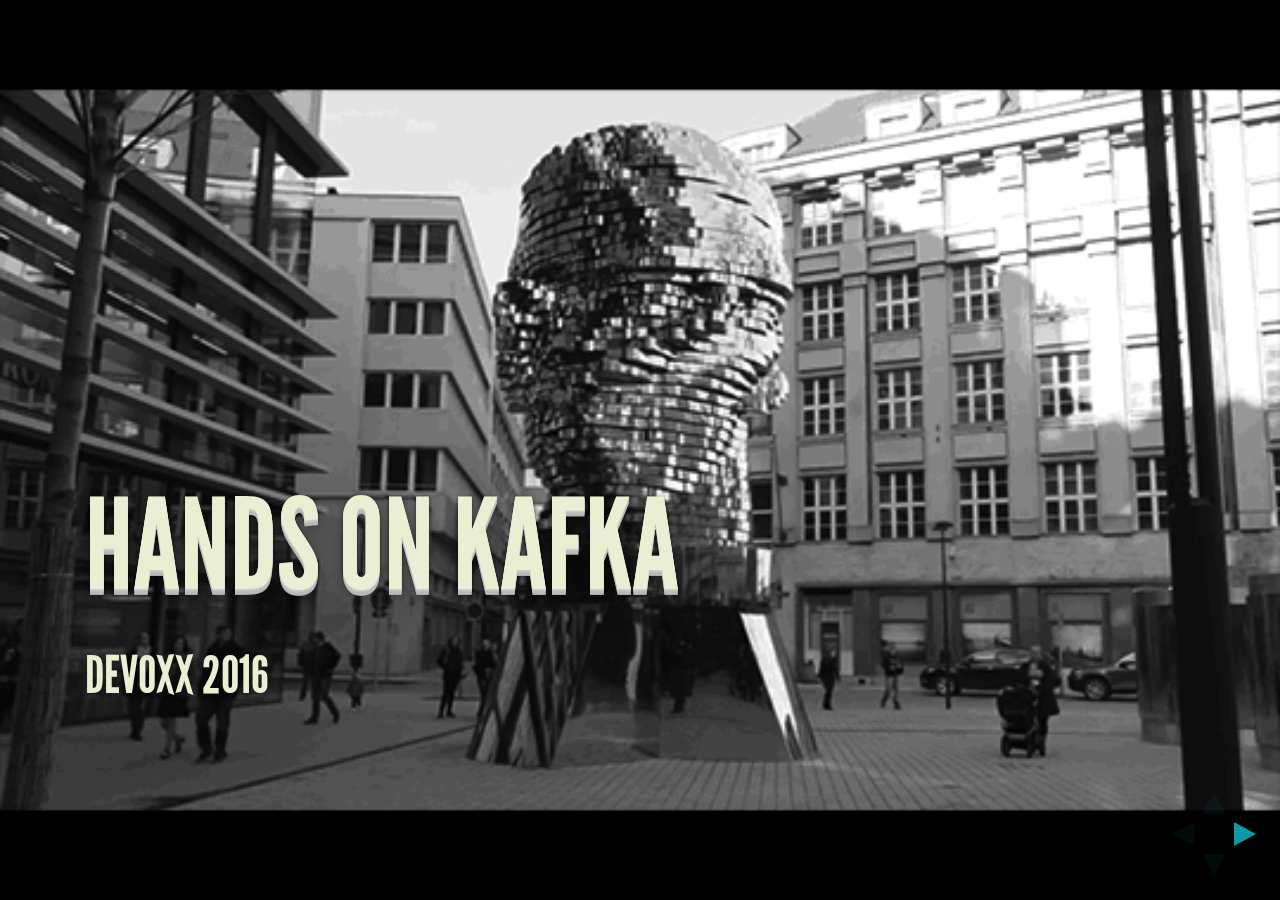
==== commit 4aef1a12: "remove spark" ====
--- a/reveal.js/index_scala.html
+++ b/reveal.js/index_scala.html
@@ -92,7 +92,7 @@
 Connected to localhost.
 Escape character is '^]'.
 						</code></pre>
-					</section>
+					</section>					
 				</section>
 
 				<section>
@@ -104,7 +104,7 @@
 					</section>
 					<section>
 						<h3>Modification de la configuration du serveur</h3>
-						<pre><code class="hljs" data-trim>
+						<pre><code class="hljs" data-trim>						
 //Changez la configuration par défaut avec 4 partitions
 vi config/server.properties
 ...
@@ -162,7 +162,7 @@
 //Broker 1
 //Lancez le noeud
 ./bin/kafka-server-start.sh config/server-1.properties
-
+							
 ...
 
 //Broker 2
@@ -240,7 +240,7 @@
                         <h3>Stockage des données</h3>
                         <pre><code class="hljs" data-trim>
 ls -l /tmp/kafka-logs-1 /tmp/kafka-logs-2
-
+                            
 /tmp/kafka-logs-1:
 total 16
 .
@@ -264,7 +264,7 @@
                         <h3>Stockage des données</h3>
                         <pre><code class="hljs" data-trim>
 ls -l /tmp/kafka-logs-*/devoxx-*/*
-
+                            
 /tmp/kafka-logs-1/devoxx-1/00000000000000000000.index
 /tmp/kafka-logs-1/devoxx-1/00000000000000000000.log
 /tmp/kafka-logs-1/devoxx-3/00000000000000000000.index
@@ -284,7 +284,7 @@
                         <p>Enfin, à l'intérieur des fichiers .log (segments) se trouvent les messages.</p>
                     </section>
 				</section>
-
+                
                 <section>
                     <h2>STEP_1</h2>
                     <h3>Codons un producteur</h3>
@@ -306,8 +306,8 @@
                         <p>Cette classe est une classe exécutable que vous pouvez lancer depuis Eclipse ou IntelliJ.</p>
                     </section>
                 </section>
-
-
+                
+                
                 <section data-background-video="http://i.imgur.com/zNJ4r1g.gifv">
                     <h2>STEP_1_1</h2>
                     <h3>Instanciation d'un KafkaProducer</h3>
@@ -325,7 +325,7 @@
                         <p><i>bootstrap.servers</i></p>
                         <p>Liste de host:port, séparés par des virgules, pour se connecter aux brokers Kafka. Pas besoin, de mettre la liste complète des brokers. Néanmoins c'est une bonne pratique d'en mettre au moins deux pour que votre producer soit tolérant à la panne d'un broker.</p>
                     </section>
-                    <section>
+                    <section>                        
                         <p><i>key.serializer</i> / <i>value.serializer</i></p>
                         <p>Les brokers Kafka manipulent les clés et valeurs des messages sous forme de byte arrays.</p>
                         <p>Mettre comme valeur le nom complet d'un classe qui implémente l'interface <i>org.apache.kafka.common.serialization.Serializer</i>.<p>
@@ -354,8 +354,8 @@
 }</code></pre>
                     </section>
                 </section>
-
-
+                
+                
                 <section>
                     <h2>STEP_1_2</h2>
                     <h3>Écriture dans le topic</h3>
@@ -507,7 +507,7 @@
 }</code></pre>
                     </section>
                 </section>
-
+                
                 <section>
                     <h2>STEP_2</h2>
                     <h3>Codons un consommateur</h3>
@@ -533,8 +533,8 @@
                         <p>Cette classe est une classe exécutable que vous pouvez lancer depuis Eclipse ou IntelliJ.</p>
                     </section>
                 </section>
-
-
+                
+                
                 <section>
                     <h2>STEP_2_1</h2>
                     <h3>Instanciation d'un KafkaConsumer</h3>
@@ -584,8 +584,8 @@
 }</code></pre>
                     </section>
                 </section>
-
-
+                
+                
                 <section>
                     <h2>STEP_2_2</h2>
                     <h3>Abonnement au topic et consommation</h3>
@@ -1286,6 +1286,22 @@
                         <p>Ecrire des lignes dans le fichier best-db-ever.txt</p>
                         <p>Elles sont automatiquement répliquées dans le fichier second-best-db-ever.txt avec une petite transformation apportée par notr KafkaStream!</p>
                     </section>
+                    <section>
+                        <p>
+                            Kafka Streams vous offre donc :
+                        </p>
+                        <ul>
+                            <li>Un processing message par message ("temps réel" pas micro-batch)</li>
+                            <li>Un DSL facile d'utilisation pour transformer vos messages</li>
+                            <li>Un mode distribué avec tolérance à la panne</li>
+                        </ul>
+                        <p>Sans avoir à sortir l'artillerie lourde (Storm, Spark Streaming...)</p>
+                        <p>Vous pouvez parfaitement intégrer un job Kafka Streams au sein d'une application.</p>
+                    </section>
+                    <section>
+                        <p>Il également possible de faire des aggregats sur un flux de données ou même des jointures sur plusieurs flux de données.</p>
+                        <p>Kafka Streams utilise pour cela l'abstraction KTable</p>
+                    </section>
                 </section>
 
                 <section>
@@ -1303,6 +1319,10 @@
                     <section>
                         <p>Développons un traitement qui analysera la charge moyenne de CPU des 5
                             dernières secondes.</p>
+                    </section>
+                    <section>
+                        <p>Dans Maven/SBT décommenter l'import des dependences de Spark</p>
+                        <p>Décommentez les méthodes de la classe ScalaSparkStreaming</p>
                     </section>
                 </section>
 
@@ -1421,8 +1441,8 @@
                         <p>Jetez un oeil à Confluent.io</p>
                     </section>
                 </section>
-
-
+                
+                
                 <section>
                     <h1>Merci</h1>
                 </section>
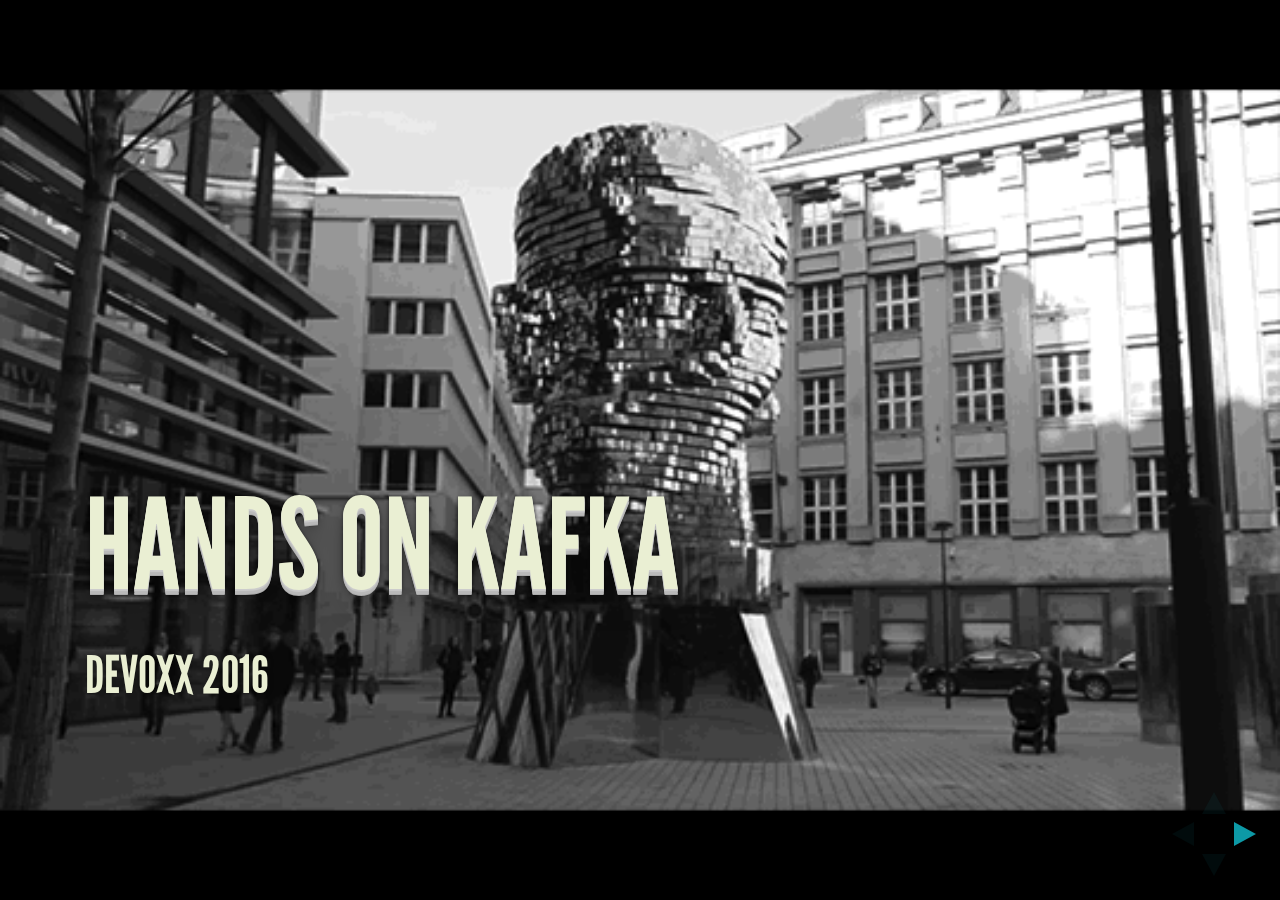
==== commit 4074385f: "wordcount" ====
--- a/reveal.js/index_scala.html
+++ b/reveal.js/index_scala.html
@@ -1302,6 +1302,15 @@
                         <p>Il également possible de faire des aggregats sur un flux de données ou même des jointures sur plusieurs flux de données.</p>
                         <p>Kafka Streams utilise pour cela l'abstraction KTable</p>
                     </section>
+                    <section>
+                        <p>Il également possible de faire des aggregats sur un flux de données ou même des jointures sur plusieurs flux de données.</p>
+                        <p>Kafka Streams utilise pour cela l'abstraction KTable qui représente un changelog stream</p>
+                    </section>
+                    <section>
+                        <p>Vous pouvez tenter de jouer avec cet API en observant la classe WordCountJob</p>
+                        <p>Bonus : Essayer de compter le nombre d'occurences des mots du livre la Métamorphose de Franz Kafka (src/main/resources/metamorphosis.txt)</p>
+                        <p>Cette fois-ci pas d'aide...:)</p>
+                    </section>
                 </section>
 
                 <section>
